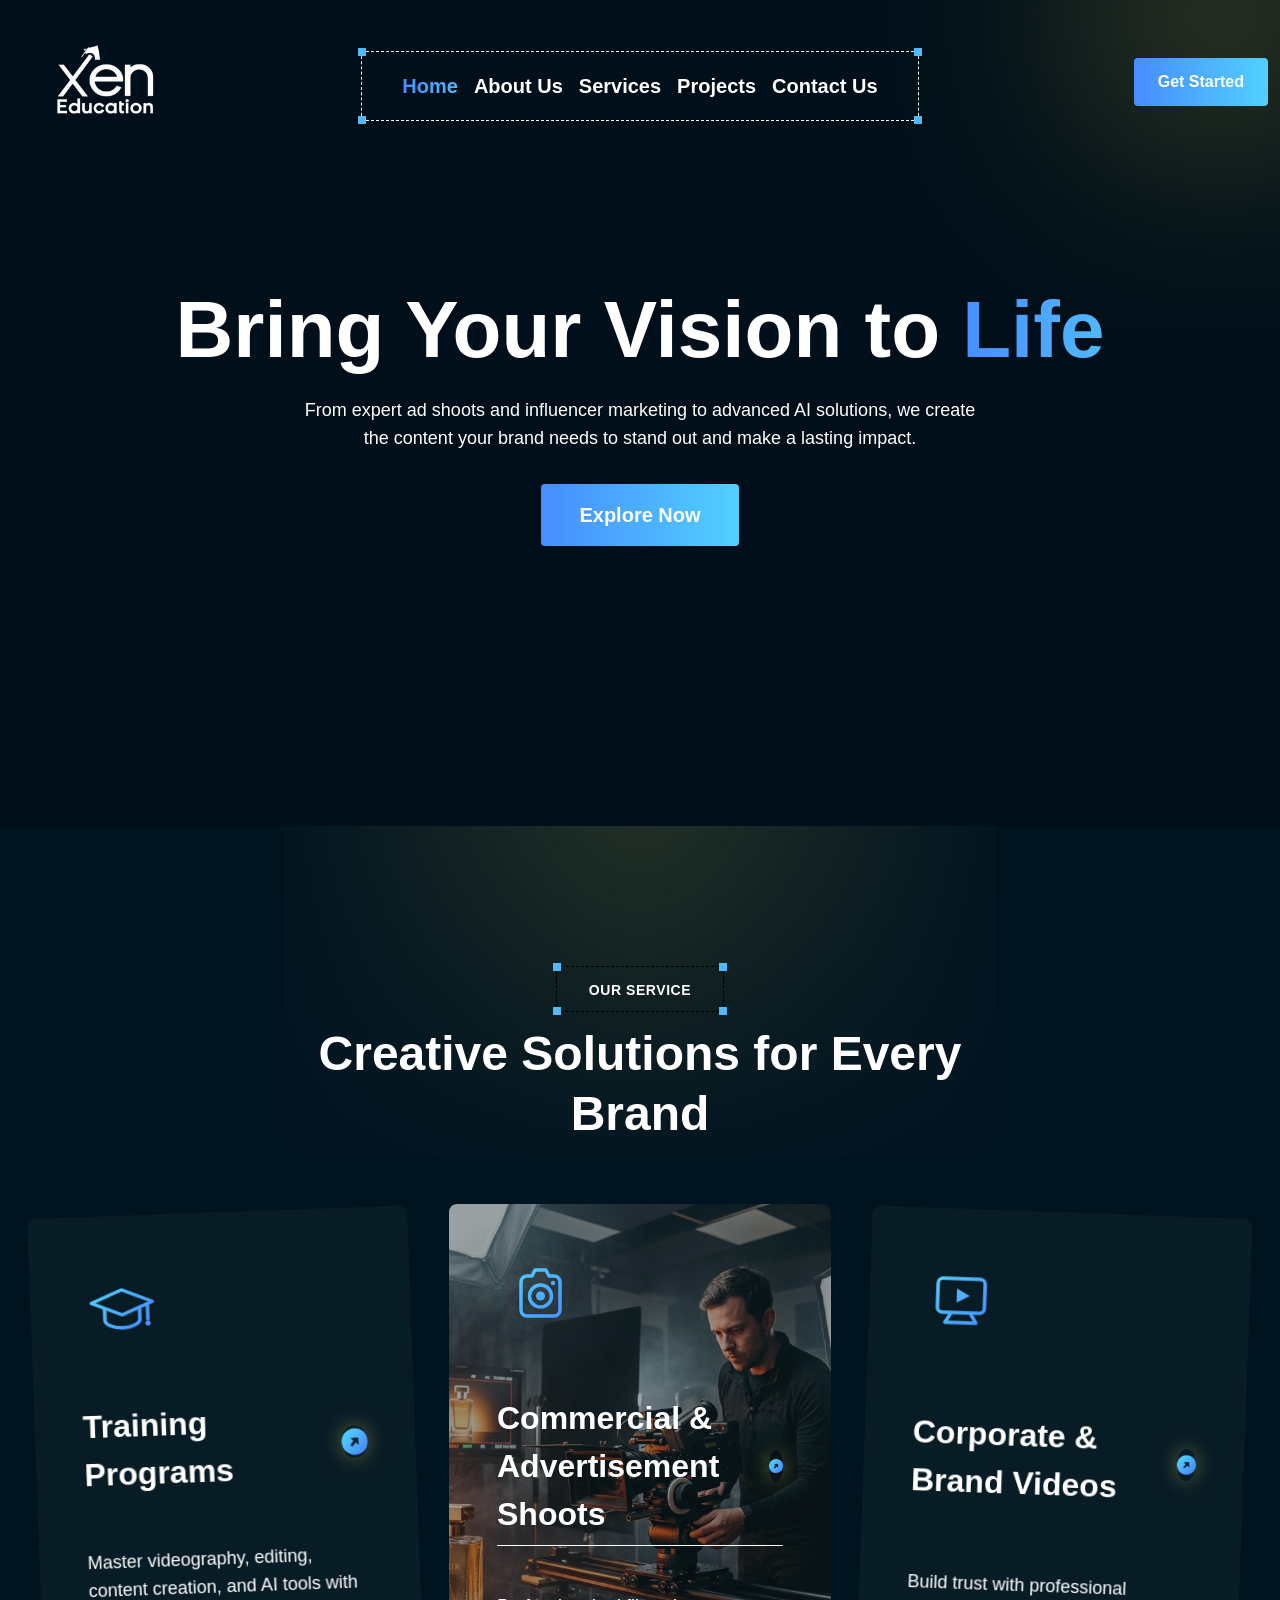
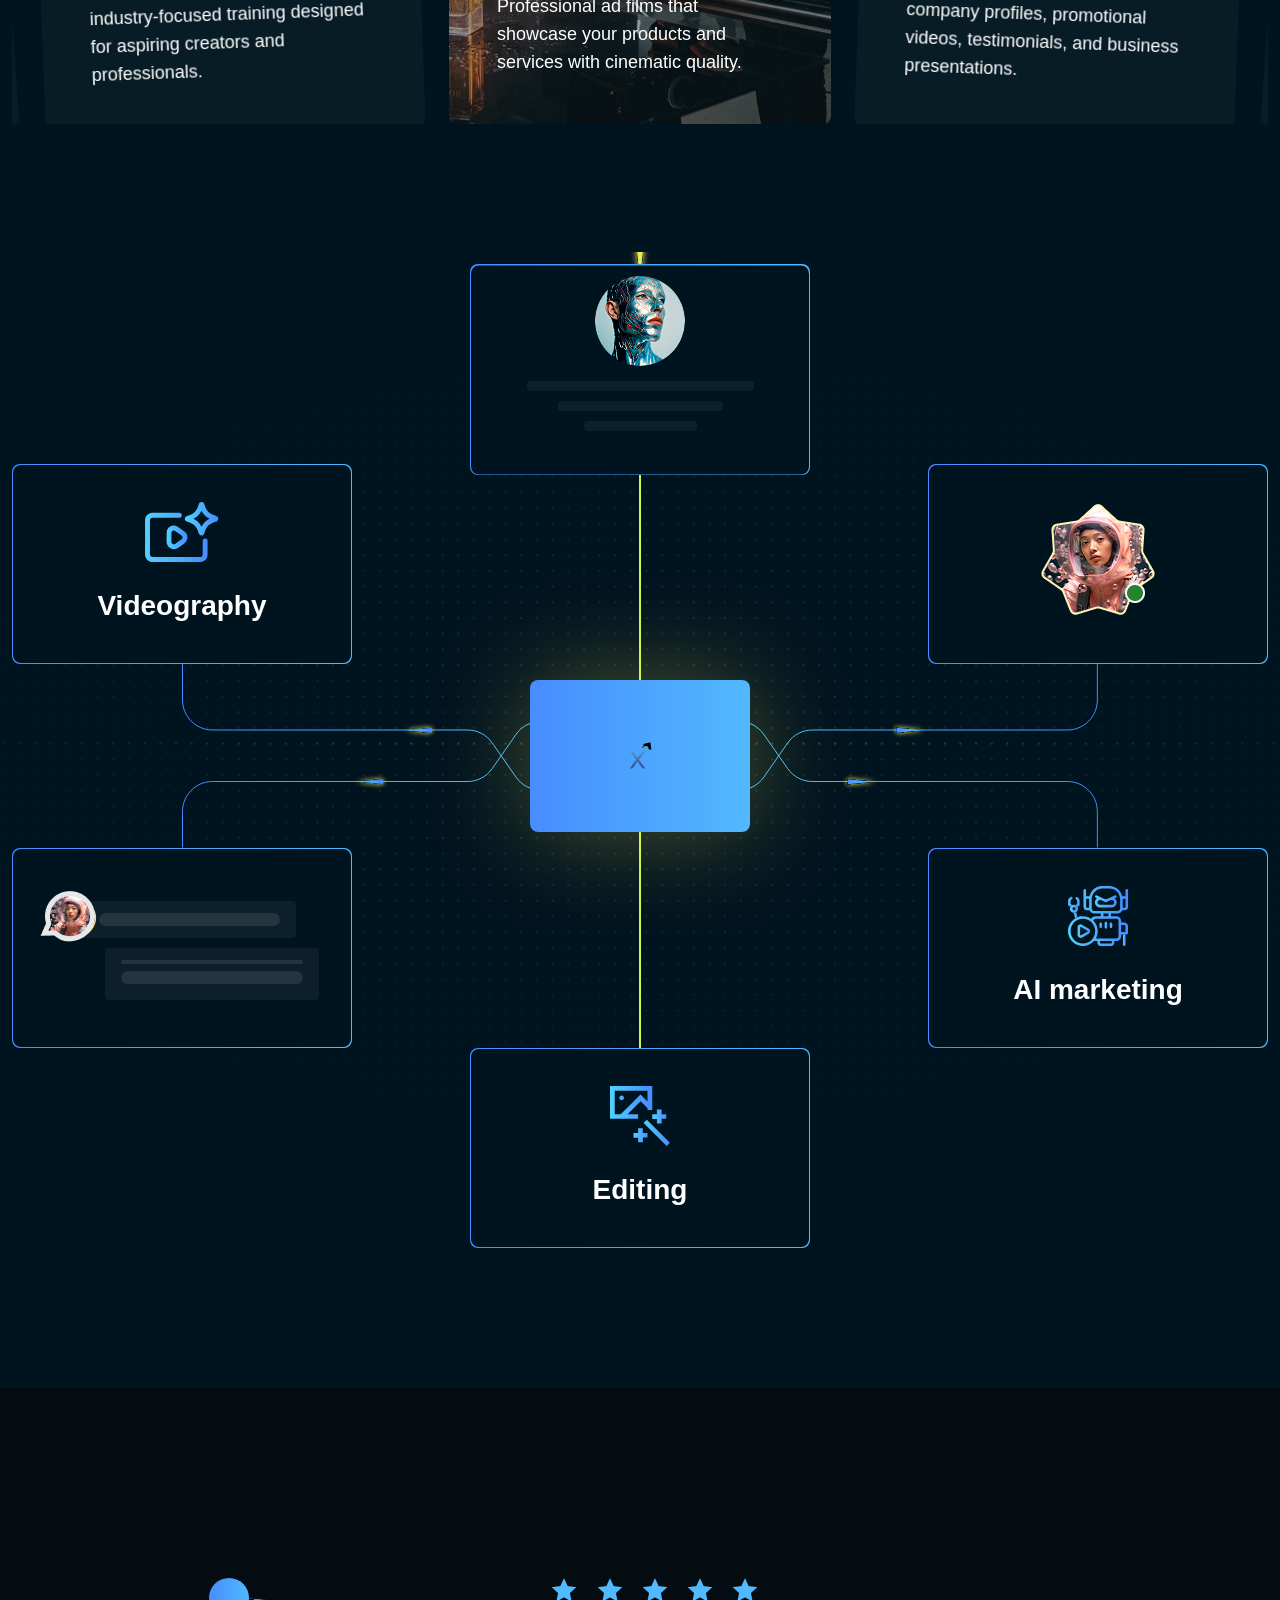
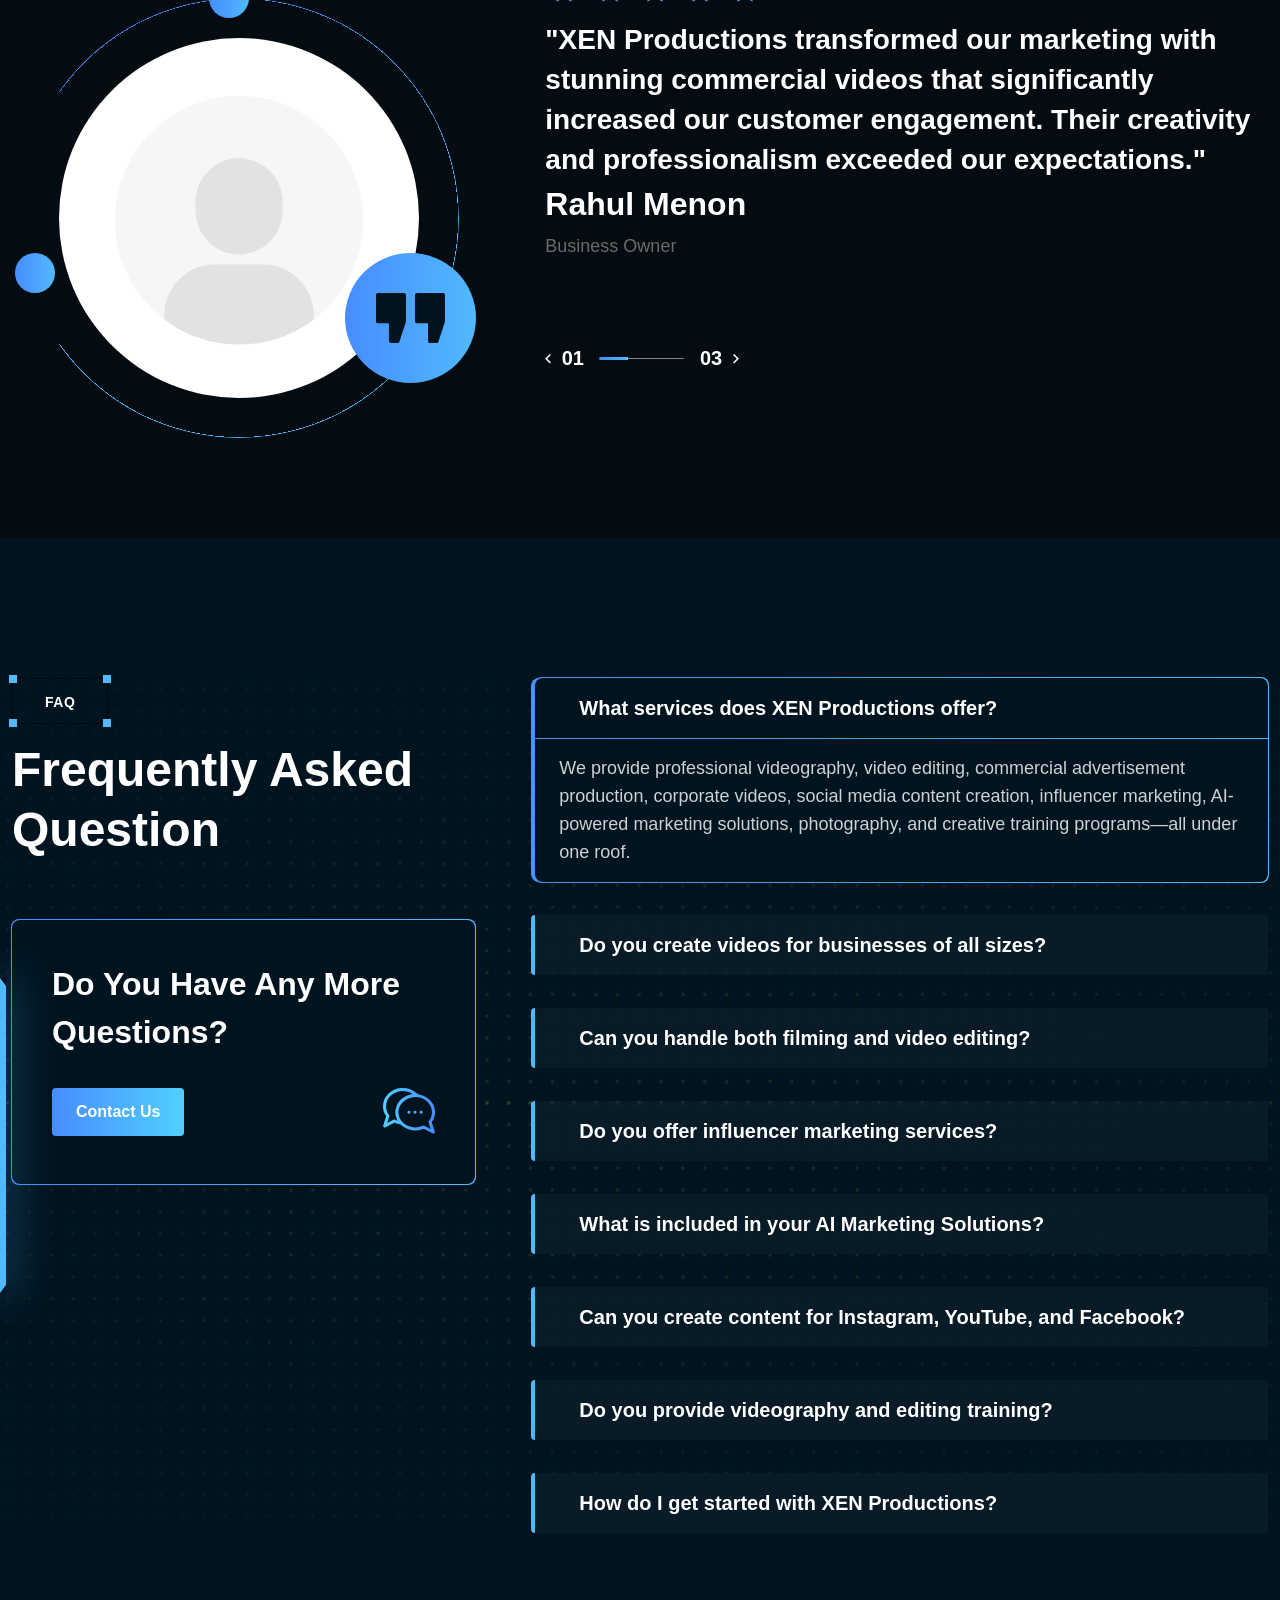
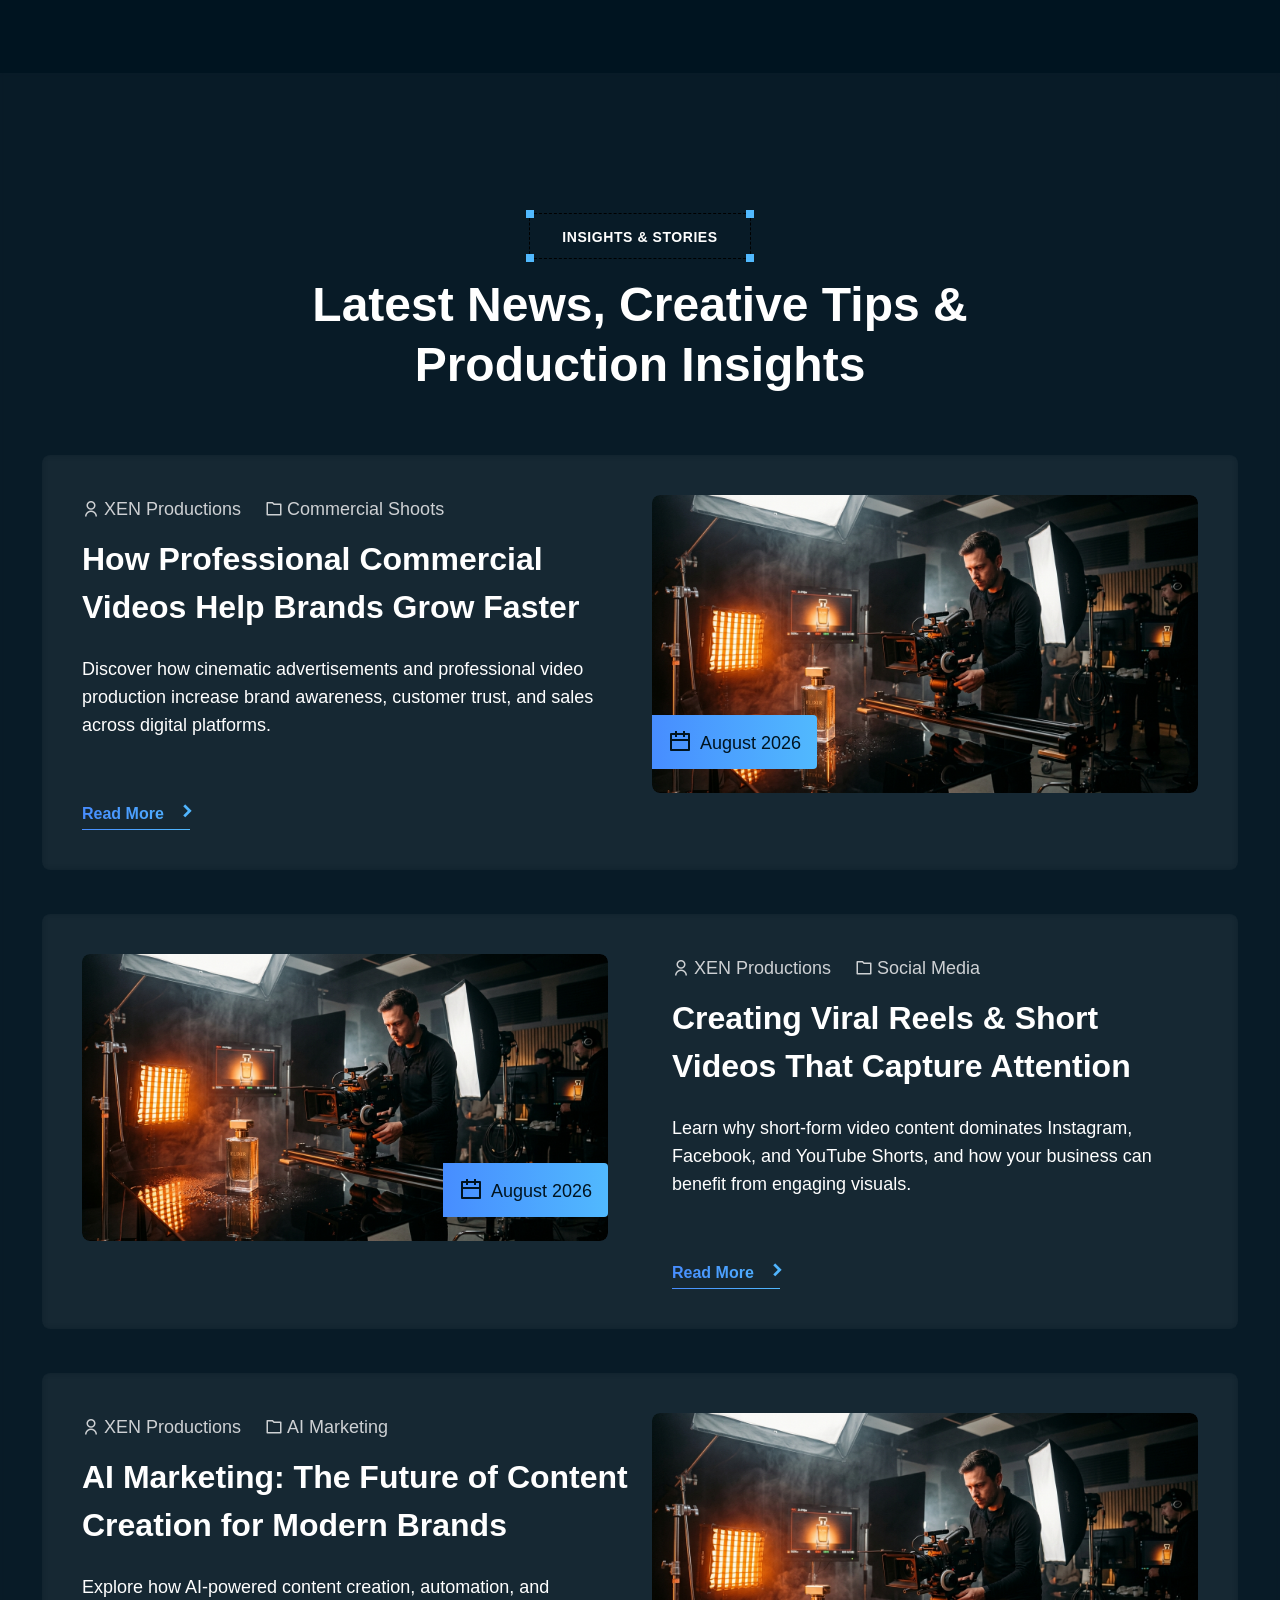
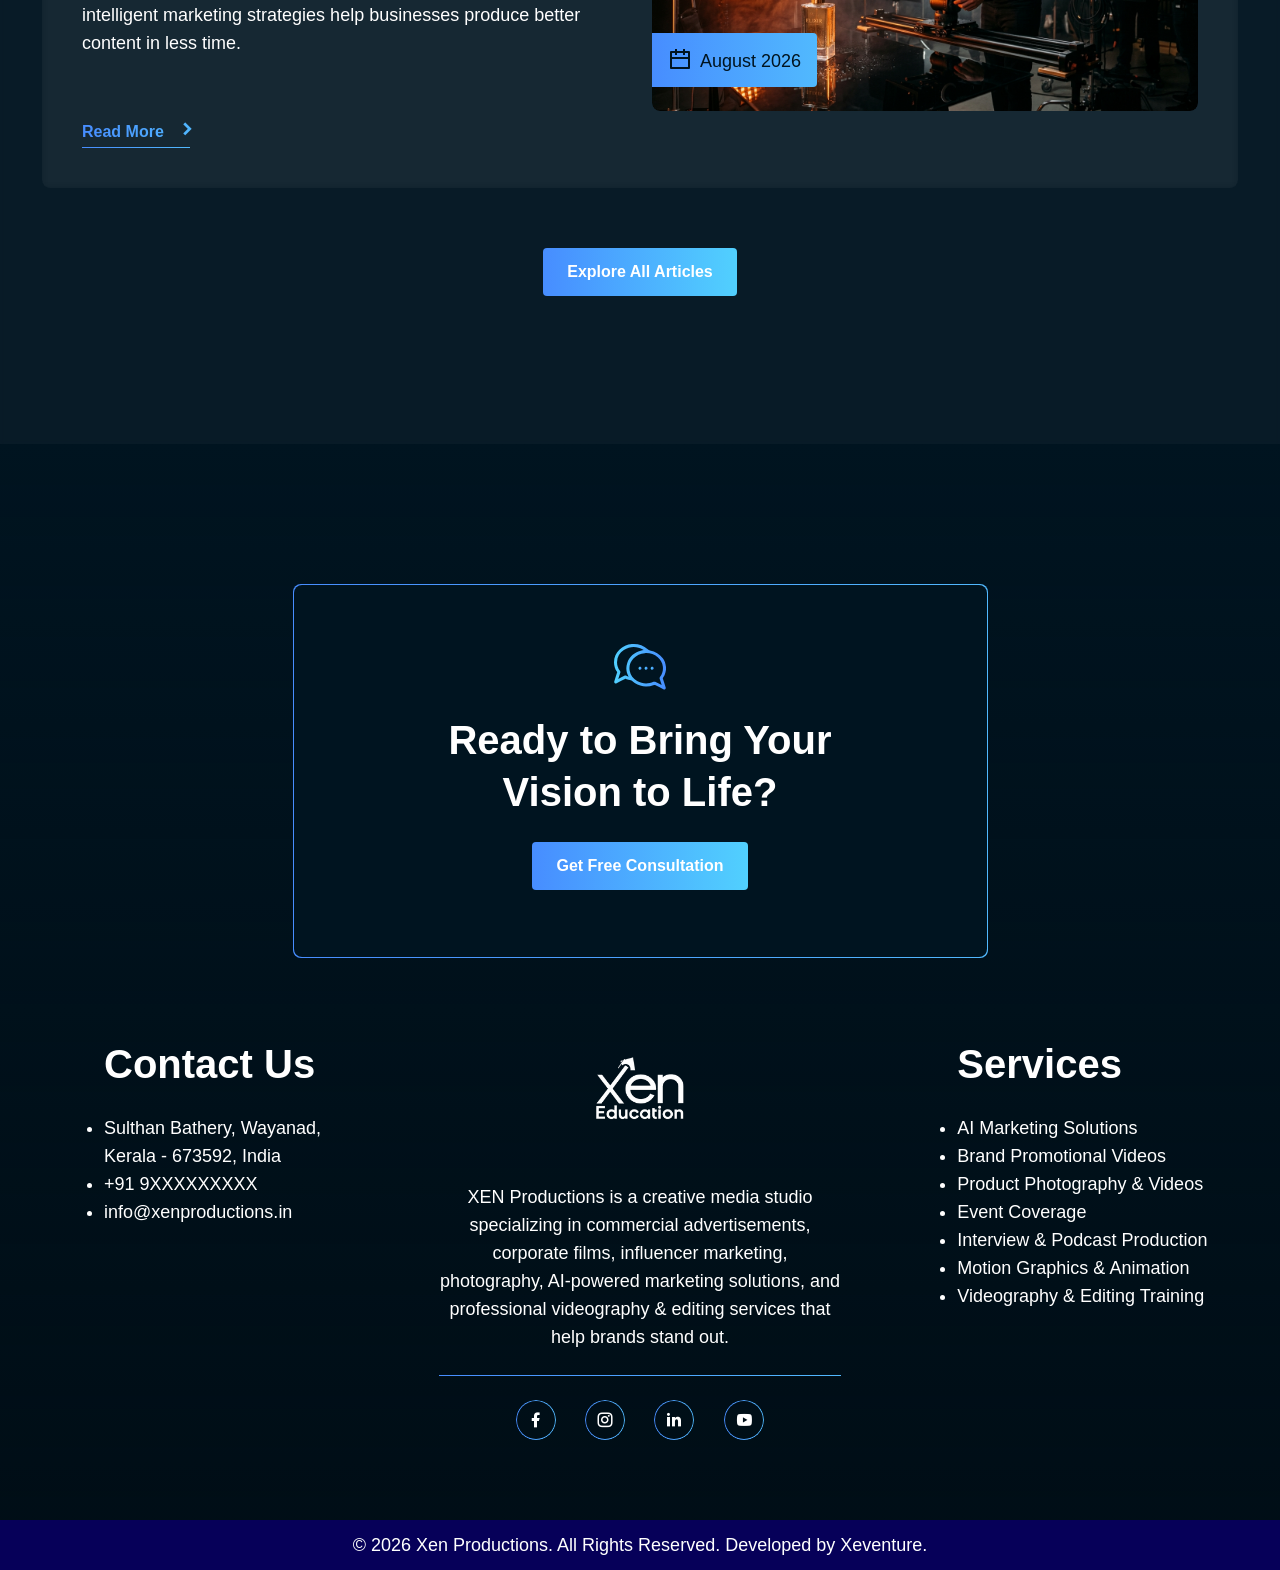
==== index.html @ 7afa9dec "logo in mobile screen" ====
<!DOCTYPE html>
<html lang="en">

<head>
    <meta charset="UTF-8">
    <meta name="viewport" content="width=device-width, initial-scale=1.0">
    <meta name="description"
        content="Vimato is a futuristic AI agent template designed for generating images, videos, and animations—ideal for creative platforms, SaaS tools, and tech startups.">
    <title>Xen Productions - Production Company </title>
    <link rel="icon" type="image/png" href="images/favicon-1.png">
    <link rel="stylesheet" href="css/bootstrap.min.css">
    <link rel="stylesheet" href="css/swiper.min.css">
    <link rel="stylesheet" href="css/offcanvas.css">
    <link rel="stylesheet" href="css/style.css">
    <link rel="stylesheet" href="css/remixicon.css">
    <link rel="stylesheet" href="css/main.css">
</head>
<style>
    .banner-img-area {
        height: 280px;
        visibility: hidden;
    }
</style>

<body>
    <!-- Offcanvas Area Start -->
    <div class="offcanvas-area">
        <div class="offcanvas-wrapper">
            <div class="offcanvas-top d-flex align-items-center justify-content-between">
                <div class="offcanvas-logo">
                    <a href="index.html" aria-label="Vimato Logo">
                        <img src="images/Logo (1).png" width="150" alt="logo">
                    </a>
                </div>
                <div class="offcanvas-close">
                    <button class="offcanvas-close-btn" aria-label="Close menu">
                        <svg width="37" height="38" viewBox="0 0 37 38" fill="none" xmlns="http://www.w3.org/2000/svg">
                            <path d="M9.19141 9.80762L27.5762 28.1924" stroke="currentColor" stroke-width="1.5"
                                stroke-linecap="round" stroke-linejoin="round"></path>
                            <path d="M9.19141 28.1924L27.5762 9.80761" stroke="currentColor" stroke-width="1.5"
                                stroke-linecap="round" stroke-linejoin="round"></path>
                        </svg>
                    </button>
                </div>
            </div>
            <div class="offcanvas-main">

                <div class="offcanvas-menu">
                    <nav></nav>
                </div>

                <div class="offcanvas-social">
                    <h4 class="offcanvas-title sm">Follow Us</h4>
                    <div class="offcanvas-social">
                        <ul>

                            <li><a href="#" aria-label="Facebook Link"><i class="ri-facebook-fill"></i></a></li>
                            <li><a href="#" aria-label="Instagram Link"><i class="ri-instagram-line"></i></a></li>
                        </ul>
                    </div>
                </div>
                <div class="header-button-area"></div>
            </div>
        </div>
    </div>
    <div class="offcanvas-overlay"></div>
    <!-- Offcanvas Area End -->

    <!-- Header Area Start -->
    <header>
        <div class="header-main-area header-main">
            <div class="container header-container">
                <div class="row align-items-center">
                    <div class="col-xl-2 col-lg-2 col-md-4 col-sm-5 col-5">
                        <div class="logo-wrapper">
                            <a href="index.html"><img src="images/white.png" aria-label="Link to Logo" alt="Vimato"></a>
                        </div>
                    </div>
                    <div class="col-xl-8 col-lg-8 col-md-4 col-sm-2 col-1 d-flex justify-content-center">
                        <div class="main-menu">
                            <div class="main-menu-shape"></div>
                            <nav class="mobile-menu-active">
                                <ul>
                                    <li>
                                        <a href="index.html" class="active"><span>Home</span></a>

                                    </li>
                                    <li>
                                        <a href="about.html"><span>About Us</span></a>
                                    </li>
                                    <li>
                                        <a href="service.html"><span>Services</span> </a>

                                    </li>
                                    <li>
                                        <a href="project.html"><span>Projects</span></a>

                                    </li>
                                    <li>
                                        <a href="contact.html"><span>Contact Us</span></a>
                                    </li>
                                </ul>
                            </nav>
                        </div>
                    </div>
                    <div class="col-xl-2 col-lg-2 col-md-4 col-sm-5 col-6">
                        <div class="nav-menu-right-area">
                            <div class="header-offcanvas-menu">
                                <a href="#" aria-label="Offcanvas Menu Fill"><i class="ri-menu-2-fill"></i></a>
                            </div>
                            <div class="button-wrapper">
                                <a class="primary-btn clickable" href="service-details.html">Get Started</a>
                            </div>
                        </div>
                    </div>
                </div>
            </div>
        </div>
    </header>
    <!-- Header Area End -->
    <main>
        <!-- Hero Area Start -->
        <section class="hero-banner-area hero-banner pt-140">
            <video class="hero-bg-video" autoplay muted loop playsinline>
                <source src="./videos/bannervideo.mp4" type="video/mp4">
            </video>
            <div class="hero-shape"></div>
            <div class="hero-banner-container">
                <h1 class="mb-16">Bring Your Vision to <span> Life</span></h1>
                <div class="hero-desc-wrapper mb-32">
                    <p>From expert ad shoots and influencer marketing to advanced AI solutions, we create the content
                        your brand needs to stand out and make a lasting impact.</p>
                </div>
                <div class="generated-form-wrapper">
                    <button class="primary-btn generate-btn" type="text">
                        <span>Explore Now</span>
                    </button>
                </div>
            </div>
            <div class="banner-img-area">
                <img src="images/bg.png" alt="">
            </div>
        </section>
        <!-- Hero Area End -->

        <!-- Service Area Start -->
        <section class="service-area pt-140 pb-140">
            <div class="container large-container">
                <div class="heading-container text-center">
                    <div class="section-heading-wrapper">
                        <div class="sub-heading mb-12">
                            <span>Our Service</span>
                        </div>
                        <h2 class="mb-60">Creative Solutions for Every Brand</h2>
                    </div>
                </div>
                <div class="service-carousel">
                    <div class="carousel">
                        <div class="swiper">
                            <div class="swiper-wrapper">

                                <!-- 1. Commercial & Advertisement Shoots — CAMERA icon -->
                                <div class="swiper-slide">
                                    <div class="single">
                                        <div class="single-card">
                                            <div class="top-icon">
                                                <svg width="87" height="87" viewBox="0 0 87 87" fill="none"
                                                    xmlns="http://www.w3.org/2000/svg">
                                                    <defs>
                                                        <linearGradient id="g_cam" x1="15" y1="15" x2="72" y2="72"
                                                            gradientUnits="userSpaceOnUse">
                                                            <stop offset="0" stop-color="#51d0fe"></stop>
                                                            <stop offset="1" stop-color="#478dff"></stop>
                                                        </linearGradient>
                                                    </defs>
                                                    <path
                                                        d="M30 24H35L38 18H49L52 24H57C60.3137 24 63 26.6863 63 30V58C63 61.3137 60.3137 64 57 64H30C26.6863 64 24 61.3137 24 58V30C24 26.6863 26.6863 24 30 24Z"
                                                        stroke="url(#g_cam)" stroke-width="3.5" stroke-linejoin="round">
                                                    </path>
                                                    <circle cx="43.5" cy="44" r="11" stroke="url(#g_cam)"
                                                        stroke-width="3.5"></circle>
                                                    <circle cx="43.5" cy="44" r="4.5" fill="url(#g_cam)"></circle>
                                                    <circle cx="56" cy="31" r="2.2" fill="url(#g_cam)"></circle>
                                                </svg>
                                            </div>
                                            <div class="action-button-area">
                                                <a href="service-details.html" class="clickable">
                                                    <h3 class="title-sm"> Commercial & Advertisement Shoots</h3>
                                                    <svg width="32" height="32" viewBox="0 0 32 32" fill="none"
                                                        xmlns="http://www.w3.org/2000/svg">
                                                        <path
                                                            d="M26.2831 3.74139C33.0488 9.41849 33.9323 19.517 28.2552 26.2827C22.5781 33.0484 12.4796 33.9319 5.71387 28.2548C-1.05183 22.5777 -1.93534 12.4792 3.74177 5.7135C9.41887 -1.05221 19.5174 -1.93571 26.2831 3.74139ZM17.2241 17.0266L20.9012 20.1119L20.1123 11.0954L11.0958 11.8843L14.7728 14.9696L10.659 19.8723L13.1103 21.9292L17.2241 17.0266Z"
                                                            fill="url(#arrow_2)"></path>
                                                        <defs>
                                                            <linearGradient id="arrow_2" x1="3.74177" y1="5.7135"
                                                                x2="28.2552" y2="26.2827"
                                                                gradientUnits="userSpaceOnUse">
                                                                <stop offset="0" stop-color="#51d0fe"></stop>
                                                                <stop offset="1" stop-color="#478dff"></stop>
                                                            </linearGradient>
                                                        </defs>
                                                    </svg>
                                                </a>
                                            </div>
                                            <p class="service-desc">Professional ad films that showcase your products
                                                and services with cinematic quality.</p>
                                        </div>
                                        <div class="card-image" style="background-image: url('images/sr1.png');"></div>
                                        <div class="active-shadow"></div>
                                    </div>
                                </div>

                                <!-- 2. Corporate & Brand Videos — PLAY SCREEN icon -->
                                <div class="swiper-slide">
                                    <div class="single">
                                        <div class="single-card">
                                            <div class="top-icon">
                                                <svg width="87" height="87" viewBox="0 0 87 87" fill="none"
                                                    xmlns="http://www.w3.org/2000/svg">
                                                    <defs>
                                                        <linearGradient id="g_play" x1="15" y1="20" x2="72" y2="68"
                                                            gradientUnits="userSpaceOnUse">
                                                            <stop offset="0" stop-color="#51d0fe"></stop>
                                                            <stop offset="1" stop-color="#478dff"></stop>
                                                        </linearGradient>
                                                    </defs>
                                                    <rect x="20" y="22" width="47" height="34" rx="5"
                                                        stroke="url(#g_play)" stroke-width="3.5"></rect>
                                                    <path d="M33 58L28 66H59L54 58" stroke="url(#g_play)"
                                                        stroke-width="3.5" stroke-linecap="round"
                                                        stroke-linejoin="round"></path>
                                                    <path d="M39 32L52 39L39 46V32Z" fill="url(#g_play)"></path>
                                                </svg>
                                            </div>
                                            <div class="action-button-area">
                                                <a href="service-details.html">
                                                    <h3 class="title-sm"> Corporate & Brand Videos</h3>
                                                    <svg width="32" height="32" viewBox="0 0 32 32" fill="none"
                                                        xmlns="http://www.w3.org/2000/svg">
                                                        <path
                                                            d="M26.2831 3.74139C33.0488 9.41849 33.9323 19.517 28.2552 26.2827C22.5781 33.0484 12.4796 33.9319 5.71387 28.2548C-1.05183 22.5777 -1.93534 12.4792 3.74177 5.7135C9.41887 -1.05221 19.5174 -1.93571 26.2831 3.74139ZM17.2241 17.0266L20.9012 20.1119L20.1123 11.0954L11.0958 11.8843L14.7728 14.9696L10.659 19.8723L13.1103 21.9292L17.2241 17.0266Z"
                                                            fill="url(#arrow_2)"></path>
                                                        <defs>
                                                            <linearGradient id="arrow_2" x1="3.74177" y1="5.7135"
                                                                x2="28.2552" y2="26.2827"
                                                                gradientUnits="userSpaceOnUse">
                                                                <stop offset="0" stop-color="#51d0fe"></stop>
                                                                <stop offset="1" stop-color="#478dff"></stop>
                                                            </linearGradient>
                                                        </defs>
                                                    </svg>
                                                </a>
                                            </div>
                                            <p class="service-desc">Build trust with professional company profiles,
                                                promotional videos, testimonials, and business presentations.</p>
                                        </div>
                                        <div class="card-image" style="background-image: url('images/sr2.png');"></div>
                                        <div class="active-shadow"></div>
                                    </div>
                                </div>

                                <!-- 3. Social Media Content Creation — PHONE / SHARE icon -->
                                <div class="swiper-slide">
                                    <div class="single">
                                        <div class="single-card">
                                            <div class="top-icon">
                                                <svg width="87" height="87" viewBox="0 0 87 87" fill="none"
                                                    xmlns="http://www.w3.org/2000/svg">
                                                    <defs>
                                                        <linearGradient id="g_soc" x1="20" y1="14" x2="68" y2="72"
                                                            gradientUnits="userSpaceOnUse">
                                                            <stop offset="0" stop-color="#51d0fe"></stop>
                                                            <stop offset="1" stop-color="#478dff"></stop>
                                                        </linearGradient>
                                                    </defs>
                                                    <rect x="28" y="14" width="26" height="46" rx="5"
                                                        stroke="url(#g_soc)" stroke-width="3.5"></rect>
                                                    <line x1="28" y1="49" x2="54" y2="49" stroke="url(#g_soc)"
                                                        stroke-width="3"></line>
                                                    <circle cx="41" cy="54.5" r="1.8" fill="url(#g_soc)"></circle>
                                                    <circle cx="64" cy="27" r="5.5" stroke="url(#g_soc)"
                                                        stroke-width="3"></circle>
                                                    <circle cx="66" cy="60" r="5.5" stroke="url(#g_soc)"
                                                        stroke-width="3"></circle>
                                                    <path d="M46 30L59 27" stroke="url(#g_soc)" stroke-width="3"></path>
                                                    <path d="M47 45L61 56" stroke="url(#g_soc)" stroke-width="3"></path>
                                                </svg>
                                            </div>
                                            <div class="action-button-area">
                                                <a href="service-details.html">
                                                    <h3 class="title-sm"> Social Media Content Creation</h3>
                                                    <svg width="32" height="32" viewBox="0 0 32 32" fill="none"
                                                        xmlns="http://www.w3.org/2000/svg">
                                                        <path
                                                            d="M26.2831 3.74139C33.0488 9.41849 33.9323 19.517 28.2552 26.2827C22.5781 33.0484 12.4796 33.9319 5.71387 28.2548C-1.05183 22.5777 -1.93534 12.4792 3.74177 5.7135C9.41887 -1.05221 19.5174 -1.93571 26.2831 3.74139ZM17.2241 17.0266L20.9012 20.1119L20.1123 11.0954L11.0958 11.8843L14.7728 14.9696L10.659 19.8723L13.1103 21.9292L17.2241 17.0266Z"
                                                            fill="url(#arrow_3)"></path>
                                                        <defs>
                                                            <linearGradient id="arrow_3" x1="3.74177" y1="5.7135"
                                                                x2="28.2552" y2="26.2827"
                                                                gradientUnits="userSpaceOnUse">
                                                                <stop offset="0" stop-color="#51d0fe"></stop>
                                                                <stop offset="1" stop-color="#478dff"></stop>
                                                            </linearGradient>
                                                        </defs>
                                                    </svg>
                                                </a>
                                            </div>
                                            <p class="service-desc">High-quality Instagram Reels, YouTube videos,
                                                Shorts, Facebook content, and promotional campaigns designed for maximum
                                                engagement.</p>
                                        </div>
                                        <div class="card-image" style="background-image: url('images/sr3.png');"></div>
                                        <div class="active-shadow"></div>
                                    </div>
                                </div>

                                <!-- 4. Professional Video Editing — CLAPPERBOARD icon -->
                                <div class="swiper-slide">
                                    <div class="single">
                                        <div class="single-card">
                                            <div class="top-icon">
                                                <svg width="87" height="87" viewBox="0 0 87 87" fill="none"
                                                    xmlns="http://www.w3.org/2000/svg">
                                                    <defs>
                                                        <linearGradient id="g_clap" x1="16" y1="18" x2="70" y2="68"
                                                            gradientUnits="userSpaceOnUse">
                                                            <stop offset="0" stop-color="#51d0fe"></stop>
                                                            <stop offset="1" stop-color="#478dff"></stop>
                                                        </linearGradient>
                                                    </defs>
                                                    <rect x="19" y="33" width="49" height="32" rx="4"
                                                        stroke="url(#g_clap)" stroke-width="3.5"></rect>
                                                    <path d="M19 33L23 20L68 27L64 33H19Z" stroke="url(#g_clap)"
                                                        stroke-width="3.5" stroke-linejoin="round"></path>
                                                    <path d="M31 22L35 32" stroke="url(#g_clap)" stroke-width="3">
                                                    </path>
                                                    <path d="M45 24.5L49 34.5" stroke="url(#g_clap)" stroke-width="3">
                                                    </path>
                                                    <path d="M38 47L47 52.5L38 58V47Z" fill="url(#g_clap)"></path>
                                                </svg>
                                            </div>
                                            <div class="action-button-area">
                                                <a href="service-details.html">
                                                    <h3 class="title-sm"> Professional Video Editing</h3>
                                                    <svg width="32" height="32" viewBox="0 0 32 32" fill="none"
                                                        xmlns="http://www.w3.org/2000/svg">
                                                        <path
                                                            d="M26.2831 3.74139C33.0488 9.41849 33.9323 19.517 28.2552 26.2827C22.5781 33.0484 12.4796 33.9319 5.71387 28.2548C-1.05183 22.5777 -1.93534 12.4792 3.74177 5.7135C9.41887 -1.05221 19.5174 -1.93571 26.2831 3.74139ZM17.2241 17.0266L20.9012 20.1119L20.1123 11.0954L11.0958 11.8843L14.7728 14.9696L10.659 19.8723L13.1103 21.9292L17.2241 17.0266Z"
                                                            fill="url(#arrow_4)"></path>
                                                        <defs>
                                                            <linearGradient id="arrow_4" x1="3.74177" y1="5.7135"
                                                                x2="28.2552" y2="26.2827"
                                                                gradientUnits="userSpaceOnUse">
                                                                <stop offset="0" stop-color="#51d0fe"></stop>
                                                                <stop offset="1" stop-color="#478dff"></stop>
                                                            </linearGradient>
                                                        </defs>
                                                    </svg>
                                                </a>
                                            </div>
                                            <p class="service-desc">From cinematic color grading and motion graphics to
                                                advanced visual effects, we transform raw footage into compelling
                                                stories.</p>
                                        </div>
                                        <div class="card-image" style="background-image: url('images/sr4.png');"></div>
                                        <div class="active-shadow"></div>
                                    </div>
                                </div>

                                <!-- 5. Influencer Marketing — MEGAPHONE icon -->
                                <div class="swiper-slide">
                                    <div class="single">
                                        <div class="single-card">
                                            <div class="top-icon">
                                                <svg width="87" height="87" viewBox="0 0 87 87" fill="none"
                                                    xmlns="http://www.w3.org/2000/svg">
                                                    <defs>
                                                        <linearGradient id="g_mega" x1="15" y1="20" x2="68" y2="66"
                                                            gradientUnits="userSpaceOnUse">
                                                            <stop offset="0" stop-color="#51d0fe"></stop>
                                                            <stop offset="1" stop-color="#478dff"></stop>
                                                        </linearGradient>
                                                    </defs>
                                                    <path d="M20 38V50H27L45 60V28L27 38H20Z" stroke="url(#g_mega)"
                                                        stroke-width="3.5" stroke-linejoin="round"></path>
                                                    <path d="M45 28C55 31 61 37 61 44C61 51 55 57 45 60"
                                                        stroke="url(#g_mega)" stroke-width="3.5" stroke-linecap="round">
                                                    </path>
                                                    <path d="M53 22C60 27 64 35 64 44C64 53 60 61 53 66"
                                                        stroke="url(#g_mega)" stroke-width="3" stroke-linecap="round">
                                                    </path>
                                                    <path d="M27 50V60C27 63 24.5 65 22 63L20 61V50"
                                                        fill="url(#g_mega)"></path>
                                                </svg>
                                            </div>
                                            <div class="action-button-area">
                                                <a href="service-details.html">
                                                    <h3 class="title-sm"> Influencer Marketing</h3>
                                                    <svg width="32" height="32" viewBox="0 0 32 32" fill="none"
                                                        xmlns="http://www.w3.org/2000/svg">
                                                        <path
                                                            d="M26.2831 3.74139C33.0488 9.41849 33.9323 19.517 28.2552 26.2827C22.5781 33.0484 12.4796 33.9319 5.71387 28.2548C-1.05183 22.5777 -1.93534 12.4792 3.74177 5.7135C9.41887 -1.05221 19.5174 -1.93571 26.2831 3.74139ZM17.2241 17.0266L20.9012 20.1119L20.1123 11.0954L11.0958 11.8843L14.7728 14.9696L10.659 19.8723L13.1103 21.9292L17.2241 17.0266Z"
                                                            fill="url(#arrow_5)"></path>
                                                        <defs>
                                                            <linearGradient id="arrow_5" x1="3.74177" y1="5.7135"
                                                                x2="28.2552" y2="26.2827"
                                                                gradientUnits="userSpaceOnUse">
                                                                <stop offset="0" stop-color="#51d0fe"></stop>
                                                                <stop offset="1" stop-color="#478dff"></stop>
                                                            </linearGradient>
                                                        </defs>
                                                    </svg>
                                                </a>
                                            </div>
                                            <p class="service-desc">Connect your brand with trusted creators to increase
                                                visibility, engagement, and sales through authentic collaborations.</p>
                                        </div>
                                        <div class="card-image" style="background-image: url('images/sr5.png');">
                                        </div>
                                        <div class="active-shadow"></div>
                                    </div>
                                </div>

                                <!-- 6. AI Marketing Solutions — AI CHIP icon -->
                                <div class="swiper-slide">
                                    <div class="single">
                                        <div class="single-card">
                                            <div class="top-icon">
                                                <svg width="87" height="87" viewBox="0 0 87 87" fill="none"
                                                    xmlns="http://www.w3.org/2000/svg">
                                                    <defs>
                                                        <linearGradient id="g_ai" x1="18" y1="18" x2="70" y2="70"
                                                            gradientUnits="userSpaceOnUse">
                                                            <stop offset="0" stop-color="#51d0fe"></stop>
                                                            <stop offset="1" stop-color="#478dff"></stop>
                                                        </linearGradient>
                                                    </defs>
                                                    <rect x="27" y="27" width="34" height="34" rx="6"
                                                        stroke="url(#g_ai)" stroke-width="3.5"></rect>
                                                    <circle cx="37" cy="39" r="2.5" fill="url(#g_ai)"></circle>
                                                    <circle cx="51" cy="39" r="2.5" fill="url(#g_ai)"></circle>
                                                    <path d="M36 50C39 53 45 53 48 50" stroke="url(#g_ai)"
                                                        stroke-width="3" stroke-linecap="round"></path>
                                                    <path d="M44 27V17" stroke="url(#g_ai)" stroke-width="3"
                                                        stroke-linecap="round"></path>
                                                    <path d="M27 40H17" stroke="url(#g_ai)" stroke-width="3"
                                                        stroke-linecap="round"></path>
                                                    <path d="M61 40H71" stroke="url(#g_ai)" stroke-width="3"
                                                        stroke-linecap="round"></path>
                                                    <path d="M27 52H17" stroke="url(#g_ai)" stroke-width="3"
                                                        stroke-linecap="round"></path>
                                                    <path d="M61 52H71" stroke="url(#g_ai)" stroke-width="3"
                                                        stroke-linecap="round"></path>
                                                </svg>
                                            </div>
                                            <div class="action-button-area">
                                                <a href="service-details.html">
                                                    <h3 class="title-sm"> AI Marketing Solutions</h3>
                                                    <svg width="32" height="32" viewBox="0 0 32 32" fill="none"
                                                        xmlns="http://www.w3.org/2000/svg">
                                                        <path
                                                            d="M26.2831 3.74139C33.0488 9.41849 33.9323 19.517 28.2552 26.2827C22.5781 33.0484 12.4796 33.9319 5.71387 28.2548C-1.05183 22.5777 -1.93534 12.4792 3.74177 5.7135C9.41887 -1.05221 19.5174 -1.93571 26.2831 3.74139ZM17.2241 17.0266L20.9012 20.1119L20.1123 11.0954L11.0958 11.8843L14.7728 14.9696L10.659 19.8723L13.1103 21.9292L17.2241 17.0266Z"
                                                            fill="url(#arrow_6)"></path>
                                                        <defs>
                                                            <linearGradient id="arrow_6" x1="3.74177" y1="5.7135"
                                                                x2="28.2552" y2="26.2827"
                                                                gradientUnits="userSpaceOnUse">
                                                                <stop offset="0" stop-color="#51d0fe"></stop>
                                                                <stop offset="1" stop-color="#478dff"></stop>
                                                            </linearGradient>
                                                        </defs>
                                                    </svg>
                                                </a>
                                            </div>
                                            <p class="service-desc">Leverage AI-powered content creation, automation,
                                                strategy, and analytics to grow your digital presence faster and
                                                smarter.</p>
                                        </div>
                                        <div class="card-image" style="background-image: url('images/sr6.png');"></div>
                                        <div class="active-shadow"></div>
                                    </div>
                                </div>

                                <!-- 7. Training Programs — GRADUATION CAP icon -->
                                <div class="swiper-slide">
                                    <div class="single">
                                        <div class="single-card">
                                            <div class="top-icon">
                                                <svg width="87" height="87" viewBox="0 0 87 87" fill="none"
                                                    xmlns="http://www.w3.org/2000/svg">
                                                    <defs>
                                                        <linearGradient id="g_grad" x1="15" y1="24" x2="70" y2="66"
                                                            gradientUnits="userSpaceOnUse">
                                                            <stop offset="0" stop-color="#51d0fe"></stop>
                                                            <stop offset="1" stop-color="#478dff"></stop>
                                                        </linearGradient>
                                                    </defs>
                                                    <path d="M43.5 26L74 38.5L43.5 51L13 38.5L43.5 26Z"
                                                        stroke="url(#g_grad)" stroke-width="3.5"
                                                        stroke-linejoin="round"></path>
                                                    <path d="M26 44V56C26 60 33.9 64 43.5 64C53.1 64 61 60 61 56V44"
                                                        stroke="url(#g_grad)" stroke-width="3.5"></path>
                                                    <path d="M69 41V56" stroke="url(#g_grad)" stroke-width="3.5"
                                                        stroke-linecap="round"></path>
                                                    <circle cx="69" cy="60" r="2.6" fill="url(#g_grad)"></circle>
                                                </svg>
                                            </div>
                                            <div class="action-button-area">
                                                <a href="service-details.html">
                                                    <h3 class="title-sm"> Training Programs</h3>
                                                    <svg width="32" height="32" viewBox="0 0 32 32" fill="none"
                                                        xmlns="http://www.w3.org/2000/svg">
                                                        <path
                                                            d="M26.2831 3.74139C33.0488 9.41849 33.9323 19.517 28.2552 26.2827C22.5781 33.0484 12.4796 33.9319 5.71387 28.2548C-1.05183 22.5777 -1.93534 12.4792 3.74177 5.7135C9.41887 -1.05221 19.5174 -1.93571 26.2831 3.74139ZM17.2241 17.0266L20.9012 20.1119L20.1123 11.0954L11.0958 11.8843L14.7728 14.9696L10.659 19.8723L13.1103 21.9292L17.2241 17.0266Z"
                                                            fill="url(#arrow_7)"></path>
                                                        <defs>
                                                            <linearGradient id="arrow_7" x1="3.74177" y1="5.7135"
                                                                x2="28.2552" y2="26.2827"
                                                                gradientUnits="userSpaceOnUse">
                                                                <stop offset="0" stop-color="#51d0fe"></stop>
                                                                <stop offset="1" stop-color="#478dff"></stop>
                                                            </linearGradient>
                                                        </defs>
                                                    </svg>
                                                </a>
                                            </div>
                                            <p class="service-desc">Master videography, editing, content creation, and
                                                AI tools with industry-focused training designed for aspiring creators
                                                and professionals.</p>
                                        </div>
                                        <div class="card-image" style="background-image: url('images/sr7.png');"></div>
                                        <div class="active-shadow"></div>
                                    </div>
                                </div>

                            </div>
                        </div>
                    </div>
                </div>
            </div>
        </section>
        <!-- Service Area End -->

        <!-- Gallery Area Start -->
        <!-- <section class="gallery-area pt-140" style="background-image: url('images/gallery-bg-img.png');"
            aria-label="Gallery Section">
            <div class="gallery-container">

                <div class="gallery-marquee-wrapper">
                    <div class="gallery-marquee-inner">
                        <div class="ratio ratio-1x1">
                            <img src="images/sr1.png" alt="gallery-img">
                            <div class="button-area">
                                <a class="explore-btn" href="#">
                                    <span>View Prompt</span>
                                </a>
                                <button aria-label="Copy Image" type="button"><i class="ri-file-copy-line"></i></button>
                            </div>
                        </div>
                        <div class="ratio ratio-1x1">
                            <img src="images/sr2.png" alt="gallery-img">
                            <div class="button-area">
                                <a class="explore-btn" href="#">
                                    <span>View Prompt</span>
                                </a>
                                <button aria-label="Copy Image" type="button"><i class="ri-file-copy-line"></i></button>
                            </div>
                        </div>
                        <div class="ratio ratio-1x1">
                            <img src="images/sr3.png" alt="gallery-img">
                            <div class="button-area">
                                <a class="explore-btn" href="#">
                                    <span>View Prompt</span>
                                </a>
                                <button aria-label="Copy Image" type="button"><i class="ri-file-copy-line"></i></button>
                            </div>
                        </div>
                        <div class="ratio ratio-1x1">
                            <img src="images/sr4.png" alt="gallery-img">
                            <div class="button-area">
                                <a class="explore-btn" href="#">
                                    <span>View Prompt</span>
                                </a>
                                <button aria-label="Copy Image" type="button"><i class="ri-file-copy-line"></i></button>
                            </div>
                        </div>
                        <div class="ratio ratio-1x1">
                            <img src="images/sr5.png" alt="gallery-img">
                            <div class="button-area">
                                <a class="explore-btn" href="#">
                                    <span>View Prompt</span>
                                </a>
                                <button aria-label="Copy Image" type="button"><i class="ri-file-copy-line"></i></button>
                            </div>
                        </div>
                        <div class="ratio ratio-1x1">
                            <img src="images/sr6.png" alt="gallery-img">
                            <div class="button-area">
                                <a class="explore-btn" href="#">
                                    <span>View Prompt</span>
                                </a>
                                <button aria-label="Copy Image" type="button"><i class="ri-file-copy-line"></i></button>
                            </div>
                        </div>
                        <div class="ratio ratio-1x1">
                            <img src="images/sr7.png" alt="gallery-img">
                            <div class="button-area">
                                <a class="explore-btn" href="#">
                                    <span>View Prompt</span>
                                </a>
                                <button aria-label="Copy Image" type="button"><i class="ri-file-copy-line"></i></button>
                            </div>
                        </div>
                    </div>
                </div>

                <div class="marquee-row pb-140">
                    <div class="marquee-block marquee1">
                        <ul class="marquee-item-list">
                            <li>
                                <svg width="75" height="75" viewBox="0 0 75 75" fill="none"
                                    xmlns="http://www.w3.org/2000/svg">
                                    <path
                                        d="M16.4983 28.75C16.2483 28 16.9983 27.5 17.7483 27.5C20.2483 27 22.7483 26.5 25.2483 26C29.9983 24.75 34.2483 22.75 37.4983 19C39.4983 16.75 40.7483 14.25 41.4983 11.25C42.4983 8 43.2483 4.75 43.9983 1.5C43.9983 0.5 44.2483 0 44.9983 0C45.7483 0 46.2483 0.5 46.4983 1.25C46.9983 3.25 47.2483 5.5 47.7483 7.5C48.9983 12.75 50.9983 17.5 55.2483 21C57.7483 23 60.7483 24.5 63.9983 25.5C66.9982 26.25 69.7482 26.75 72.7482 27.5C73.4982 27.75 73.9982 28 73.9982 28.75C73.9982 29.5 73.4982 30 72.4982 30.25C70.7482 30.5 68.9982 31 66.9982 31.25C62.9983 32.25 59.2482 33.5 55.9983 36C53.2483 38 50.9983 41 49.7483 44.25C48.2482 47.75 47.2483 51.5 46.7483 55.5C46.7483 56 46.4983 56.25 46.4983 56.75C46.2483 57.5 45.9983 57.75 45.2483 57.75C44.4983 57.75 43.9983 57.5 43.9983 56.75C43.7483 55.25 43.2483 53.75 42.9983 52.25C41.9983 48 40.7483 43.75 38.2483 40.25C35.9983 37.25 32.9983 35 29.4983 33.5C26.4983 32.25 23.4983 31.5 20.2483 31C19.4983 30.75 18.7483 30.75 17.9983 30.5C16.9983 30 16.2483 29.75 16.4983 28.75Z"
                                        fill="url(#paint0_linear_412_837_ga_01)"></path>
                                    <path
                                        d="M17 74C16.75 73.5 16.5 73.25 16.25 72.75C15.75 70.5 15.25 68.25 14.25 66.25C12.75 63.5 10.75 62 7.75 61C6.25 60.5 5 60.25 3.5 60C3 60 2.75 59.5 2.5 59.25C2.75 59 3.25 58.5 3.5 58.25C5 57.75 6.5 57.5 8 57.25C11.25 56.25 13.75 54.25 14.75 50.75C15.25 49 15.75 47.25 16.25 45.5C16.25 45.25 16.75 44.75 17 44.75C17.25 44.75 17.75 45 17.75 45.5C18.25 47 18.5 48.75 19 50.25C20.25 53.25 22.25 55.5 25.25 56.75C27 57.5 28.75 57.75 30.5 58.25H30.75C31 58.5 31.75 58.75 31.75 59.25C31.75 60 31.25 60 30.75 60.25C28.25 60.75 25.75 61.25 23.5 62.75C21.5 64 20.25 66 19.5 68.25C19 69.75 18.75 71.25 18.25 72.75C18 73.25 17.75 73.75 17.5 74C17.5 74 17.25 74 17 74Z"
                                        fill="url(#paint0_linear_412_837_ga_02)"></path>
                                    <path
                                        d="M70.5 12.5C70.25 12.75 69.75 12.75 69.5 13C67.5 13.5 66.25 14.75 65.75 16.75V17C65.5 17 65.25 17.25 65.25 17.5C65 17.25 65 17.25 64.75 17C64.25 15.25 63.5 14 61.75 13.25C61.25 13 60.75 13 60.25 12.75C60 12.75 60 12.5 59.5 12.25C62.5 11.75 64.25 10.25 64.75 7.25H65C65.25 7.25 65.5 7.25 65.75 7.5C66.25 10 67.75 11.25 70 11.75C70.25 11.75 70.25 12 70.5 12C70.5 12.25 70.5 12.25 70.5 12.5Z"
                                        fill="url(#paint0_linear_412_837_ga_03)"></path>
                                    <defs>
                                        <linearGradient id="paint0_linear_412_837_ga_01" x1="16.4492" y1="28.875"
                                            x2="73.9982" y2="28.875" gradientUnits="userSpaceOnUse">
                                            <stop offset="0" stop-color="#51d0fe"></stop>
                                            <stop offset="1" stop-color="#478dff"></stop>
                                        </linearGradient>
                                        <linearGradient id="paint0_linear_412_837_ga_02" x1="2.5" y1="59.375" x2="31.75"
                                            y2="59.375" gradientUnits="userSpaceOnUse">
                                            <stop offset="0" stop-color="#51d0fe"></stop>
                                            <stop offset="1" stop-color="#478dff"></stop>
                                        </linearGradient>
                                        <linearGradient id="paint0_linear_412_837_ga_03" x1="59.5" y1="12.375" x2="70.5"
                                            y2="12.375" gradientUnits="userSpaceOnUse">
                                            <stop offset="0" stop-color="#51d0fe"></stop>
                                            <stop offset="1" stop-color="#478dff"></stop>
                                        </linearGradient>
                                    </defs>
                                </svg>
                                <span>Animation Generator</span>
                            </li>
                            <li>
                                <svg width="75" height="75" viewBox="0 0 75 75" fill="none"
                                    xmlns="http://www.w3.org/2000/svg">
                                    <path
                                        d="M16.4983 28.75C16.2483 28 16.9983 27.5 17.7483 27.5C20.2483 27 22.7483 26.5 25.2483 26C29.9983 24.75 34.2483 22.75 37.4983 19C39.4983 16.75 40.7483 14.25 41.4983 11.25C42.4983 8 43.2483 4.75 43.9983 1.5C43.9983 0.5 44.2483 0 44.9983 0C45.7483 0 46.2483 0.5 46.4983 1.25C46.9983 3.25 47.2483 5.5 47.7483 7.5C48.9983 12.75 50.9983 17.5 55.2483 21C57.7483 23 60.7483 24.5 63.9983 25.5C66.9982 26.25 69.7482 26.75 72.7482 27.5C73.4982 27.75 73.9982 28 73.9982 28.75C73.9982 29.5 73.4982 30 72.4982 30.25C70.7482 30.5 68.9982 31 66.9982 31.25C62.9983 32.25 59.2482 33.5 55.9983 36C53.2483 38 50.9983 41 49.7483 44.25C48.2482 47.75 47.2483 51.5 46.7483 55.5C46.7483 56 46.4983 56.25 46.4983 56.75C46.2483 57.5 45.9983 57.75 45.2483 57.75C44.4983 57.75 43.9983 57.5 43.9983 56.75C43.7483 55.25 43.2483 53.75 42.9983 52.25C41.9983 48 40.7483 43.75 38.2483 40.25C35.9983 37.25 32.9983 35 29.4983 33.5C26.4983 32.25 23.4983 31.5 20.2483 31C19.4983 30.75 18.7483 30.75 17.9983 30.5C16.9983 30 16.2483 29.75 16.4983 28.75Z"
                                        fill="url(#paint0_linear_412_837_ga_04)"></path>
                                    <path
                                        d="M17 74C16.75 73.5 16.5 73.25 16.25 72.75C15.75 70.5 15.25 68.25 14.25 66.25C12.75 63.5 10.75 62 7.75 61C6.25 60.5 5 60.25 3.5 60C3 60 2.75 59.5 2.5 59.25C2.75 59 3.25 58.5 3.5 58.25C5 57.75 6.5 57.5 8 57.25C11.25 56.25 13.75 54.25 14.75 50.75C15.25 49 15.75 47.25 16.25 45.5C16.25 45.25 16.75 44.75 17 44.75C17.25 44.75 17.75 45 17.75 45.5C18.25 47 18.5 48.75 19 50.25C20.25 53.25 22.25 55.5 25.25 56.75C27 57.5 28.75 57.75 30.5 58.25H30.75C31 58.5 31.75 58.75 31.75 59.25C31.75 60 31.25 60 30.75 60.25C28.25 60.75 25.75 61.25 23.5 62.75C21.5 64 20.25 66 19.5 68.25C19 69.75 18.75 71.25 18.25 72.75C18 73.25 17.75 73.75 17.5 74C17.5 74 17.25 74 17 74Z"
                                        fill="url(#paint0_linear_412_837_ga_05)"></path>
                                    <path
                                        d="M70.5 12.5C70.25 12.75 69.75 12.75 69.5 13C67.5 13.5 66.25 14.75 65.75 16.75V17C65.5 17 65.25 17.25 65.25 17.5C65 17.25 65 17.25 64.75 17C64.25 15.25 63.5 14 61.75 13.25C61.25 13 60.75 13 60.25 12.75C60 12.75 60 12.5 59.5 12.25C62.5 11.75 64.25 10.25 64.75 7.25H65C65.25 7.25 65.5 7.25 65.75 7.5C66.25 10 67.75 11.25 70 11.75C70.25 11.75 70.25 12 70.5 12C70.5 12.25 70.5 12.25 70.5 12.5Z"
                                        fill="url(#paint0_linear_412_837_ga_06)"></path>
                                    <defs>
                                        <linearGradient id="paint0_linear_412_837_ga_04" x1="16.4492" y1="28.875"
                                            x2="73.9982" y2="28.875" gradientUnits="userSpaceOnUse">
                                            <stop offset="0" stop-color="#51d0fe"></stop>
                                            <stop offset="1" stop-color="#478dff"></stop>
                                        </linearGradient>
                                        <linearGradient id="paint0_linear_412_837_ga_05" x1="2.5" y1="59.375" x2="31.75"
                                            y2="59.375" gradientUnits="userSpaceOnUse">
                                            <stop offset="0" stop-color="#51d0fe"></stop>
                                            <stop offset="1" stop-color="#478dff"></stop>
                                        </linearGradient>
                                        <linearGradient id="paint0_linear_412_837_ga_06" x1="59.5" y1="12.375" x2="70.5"
                                            y2="12.375" gradientUnits="userSpaceOnUse">
                                            <stop offset="0" stop-color="#51d0fe"></stop>
                                            <stop offset="1" stop-color="#478dff"></stop>
                                        </linearGradient>
                                    </defs>
                                </svg>
                                <span>Video Generator</span>
                            </li>
                            <li>
                                <svg width="75" height="75" viewBox="0 0 75 75" fill="none"
                                    xmlns="http://www.w3.org/2000/svg">
                                    <path
                                        d="M16.4983 28.75C16.2483 28 16.9983 27.5 17.7483 27.5C20.2483 27 22.7483 26.5 25.2483 26C29.9983 24.75 34.2483 22.75 37.4983 19C39.4983 16.75 40.7483 14.25 41.4983 11.25C42.4983 8 43.2483 4.75 43.9983 1.5C43.9983 0.5 44.2483 0 44.9983 0C45.7483 0 46.2483 0.5 46.4983 1.25C46.9983 3.25 47.2483 5.5 47.7483 7.5C48.9983 12.75 50.9983 17.5 55.2483 21C57.7483 23 60.7483 24.5 63.9983 25.5C66.9982 26.25 69.7482 26.75 72.7482 27.5C73.4982 27.75 73.9982 28 73.9982 28.75C73.9982 29.5 73.4982 30 72.4982 30.25C70.7482 30.5 68.9982 31 66.9982 31.25C62.9983 32.25 59.2482 33.5 55.9983 36C53.2483 38 50.9983 41 49.7483 44.25C48.2482 47.75 47.2483 51.5 46.7483 55.5C46.7483 56 46.4983 56.25 46.4983 56.75C46.2483 57.5 45.9983 57.75 45.2483 57.75C44.4983 57.75 43.9983 57.5 43.9983 56.75C43.7483 55.25 43.2483 53.75 42.9983 52.25C41.9983 48 40.7483 43.75 38.2483 40.25C35.9983 37.25 32.9983 35 29.4983 33.5C26.4983 32.25 23.4983 31.5 20.2483 31C19.4983 30.75 18.7483 30.75 17.9983 30.5C16.9983 30 16.2483 29.75 16.4983 28.75Z"
                                        fill="url(#paint0_linear_412_837_ga_07)"></path>
                                    <path
                                        d="M17 74C16.75 73.5 16.5 73.25 16.25 72.75C15.75 70.5 15.25 68.25 14.25 66.25C12.75 63.5 10.75 62 7.75 61C6.25 60.5 5 60.25 3.5 60C3 60 2.75 59.5 2.5 59.25C2.75 59 3.25 58.5 3.5 58.25C5 57.75 6.5 57.5 8 57.25C11.25 56.25 13.75 54.25 14.75 50.75C15.25 49 15.75 47.25 16.25 45.5C16.25 45.25 16.75 44.75 17 44.75C17.25 44.75 17.75 45 17.75 45.5C18.25 47 18.5 48.75 19 50.25C20.25 53.25 22.25 55.5 25.25 56.75C27 57.5 28.75 57.75 30.5 58.25H30.75C31 58.5 31.75 58.75 31.75 59.25C31.75 60 31.25 60 30.75 60.25C28.25 60.75 25.75 61.25 23.5 62.75C21.5 64 20.25 66 19.5 68.25C19 69.75 18.75 71.25 18.25 72.75C18 73.25 17.75 73.75 17.5 74C17.5 74 17.25 74 17 74Z"
                                        fill="url(#paint0_linear_412_837_ga_08)"></path>
                                    <path
                                        d="M70.5 12.5C70.25 12.75 69.75 12.75 69.5 13C67.5 13.5 66.25 14.75 65.75 16.75V17C65.5 17 65.25 17.25 65.25 17.5C65 17.25 65 17.25 64.75 17C64.25 15.25 63.5 14 61.75 13.25C61.25 13 60.75 13 60.25 12.75C60 12.75 60 12.5 59.5 12.25C62.5 11.75 64.25 10.25 64.75 7.25H65C65.25 7.25 65.5 7.25 65.75 7.5C66.25 10 67.75 11.25 70 11.75C70.25 11.75 70.25 12 70.5 12C70.5 12.25 70.5 12.25 70.5 12.5Z"
                                        fill="url(#paint0_linear_412_837_ga_09)"></path>
                                    <defs>
                                        <linearGradient id="paint0_linear_412_837_ga_07" x1="16.4492" y1="28.875"
                                            x2="73.9982" y2="28.875" gradientUnits="userSpaceOnUse">
                                            <stop offset="0" stop-color="#51d0fe"></stop>
                                            <stop offset="1" stop-color="#478dff"></stop>
                                        </linearGradient>
                                        <linearGradient id="paint0_linear_412_837_ga_08" x1="2.5" y1="59.375" x2="31.75"
                                            y2="59.375" gradientUnits="userSpaceOnUse">
                                            <stop offset="0" stop-color="#51d0fe"></stop>
                                            <stop offset="1" stop-color="#478dff"></stop>
                                        </linearGradient>
                                        <linearGradient id="paint0_linear_412_837_ga_09" x1="59.5" y1="12.375" x2="70.5"
                                            y2="12.375" gradientUnits="userSpaceOnUse">
                                            <stop offset="0" stop-color="#51d0fe"></stop>
                                            <stop offset="1" stop-color="#478dff"></stop>
                                        </linearGradient>
                                    </defs>
                                </svg>
                                <span>Image Generator</span>
                            </li>
                        </ul>
                    </div>
                </div>
            </div>
        </section> -->
        <!-- Gallery Area End -->

        <!-- Generation Feature Area Start -->
        <section class="generation-feature-area pb-140">
            <div class="feature-inner" style="background-image: url(images/feature-bg.png);">
                <div class="container common-container">
                    <div class="feature-item-wrapper">
                        <div class="feature-item mt-200">
                            <div class="shape-path video-generation-path">
                                <svg width="455" height="127" viewBox="0 0 455 127" fill="none"
                                    xmlns="http://www.w3.org/2000/svg">
                                    <path id="motionPath"
                                        d="M454.861 126H358.675C348.866 126 339.677 121.205 334.067 113.16L310.135 78.8401C304.524 70.7947 295.335 66 285.527 66H30.5002C13.9316 66 0.500153 52.5685 0.500153 36V0"
                                        stroke="url(#paint0_linear_522_201)"></path>
                                    <defs>
                                        <linearGradient id="paint0_linear_522_201" x1="454.861" y1="63" x2="0.500151"
                                            y2="63" gradientUnits="userSpaceOnUse">
                                            <stop offset="0" stop-color="#51d0fe"></stop>
                                            <stop offset="1" stop-color="#478dff"></stop>
                                        </linearGradient>
                                    </defs>
                                </svg>
                                <!-- FOLLOWER SVG -->
                                <svg class="follower" width="35" height="15" viewBox="0 0 35 15" fill="none"
                                    xmlns="http://www.w3.org/2000/svg">
                                    <g filter="url(#filter0_d_522_207_genf_0011001)">
                                        <path d="M30 7.5L5 5V10L30 7.5Z"
                                            fill="url(#paint0_linear_522_207_genf_0011002)"></path>
                                    </g>
                                    <defs>
                                        <filter id="filter0_d_522_207_genf_0011001" x="0" y="0" width="35" height="15"
                                            filterUnits="userSpaceOnUse" color-interpolation-filters="sRGB">
                                            <feFlood flood-opacity="0" result="BackgroundImageFix"></feFlood>
                                            <feColorMatrix in="SourceAlpha" type="matrix"
                                                values="0 0 0 0 0 0 0 0 0 0 0 0 0 0 0 0 0 0 127 0" result="hardAlpha">
                                            </feColorMatrix>
                                            <feOffset></feOffset>
                                            <feGaussianBlur stdDeviation="2.5"></feGaussianBlur>
                                            <feComposite in2="hardAlpha" operator="out"></feComposite>
                                            <feColorMatrix type="matrix"
                                                values="0 0 0 0 0.992157 0 0 0 0 0.898039 0 0 0 0 0.313726 0 0 0 1 0">
                                            </feColorMatrix>
                                            <feBlend mode="normal" in2="BackgroundImageFix"
                                                result="effect1_dropShadow_522_207"></feBlend>
                                            <feBlend mode="normal" in="SourceGraphic" in2="effect1_dropShadow_522_207"
                                                result="shape"></feBlend>
                                        </filter>
                                        <linearGradient id="paint0_linear_522_207_genf_0011002" x1="30" y1="7.5" x2="5"
                                            y2="7.5" gradientUnits="userSpaceOnUse">
                                            <stop offset="0" stop-color="#51d0fe"></stop>
                                            <stop offset="1" stop-color="#478dff"></stop>
                                        </linearGradient>
                                    </defs>
                                </svg>
                            </div>
                            <svg width="74" height="60" viewBox="0 0 74 60" fill="none"
                                xmlns="http://www.w3.org/2000/svg">
                                <path
                                    d="M31.1961 59.9536C23.4201 59.9536 15.6441 59.8616 7.86805 59.9996C3.45091 60.0456 0 56.6407 0 52.1316C0.0920238 40.9047 0.0460288 29.6317 0.0460288 18.4048C0.0460288 14.6779 2.39263 11.7331 5.93555 10.9969C6.44168 10.9049 6.99382 10.8589 7.54597 10.8589C16.4263 10.8589 25.3066 10.8589 34.1869 10.8589C35.8433 10.8589 36.9016 11.8711 36.8556 13.3895C36.8096 14.4478 36.0734 15.4141 35.0151 15.6441C34.601 15.7361 34.1869 15.7362 33.8188 15.7362C25.2145 15.7362 16.5643 15.7362 7.96008 15.7362C5.84354 15.7362 4.96931 16.6104 4.96931 18.7269C4.96931 29.8618 4.96931 40.9507 4.96931 52.0856C4.96931 54.1561 5.84354 55.0303 7.96008 55.0303C23.5581 55.0303 39.1561 55.0303 54.7542 55.0303C56.7787 55.0303 57.6529 54.1561 57.699 52.1316C57.699 47.7604 57.699 43.4353 57.699 39.0642C57.699 37.2237 59.1713 36.0274 60.8278 36.5335C61.794 36.8096 62.5762 37.6838 62.5762 38.6961C62.5762 43.5734 62.6682 48.4046 62.5302 53.2819C62.4382 56.8708 59.2633 59.8616 55.6744 59.9076C50.245 59.9996 44.8616 59.9536 39.4322 59.9536C36.5795 59.9536 33.8648 59.9536 31.1961 59.9536Z"
                                    fill="url(#paint0_linear_876_4)"></path>
                                <path
                                    d="M39.8459 16.4723C39.8919 15.46 40.4901 14.5858 41.6404 14.1257C42.7907 13.6655 43.941 13.2974 45.0913 12.8833C48.8642 11.549 51.3949 8.97232 52.7292 5.19934C53.0973 4.14107 53.5115 3.03678 53.8795 1.97851C54.3857 0.690177 55.3519 0 56.5942 0C57.8366 0 58.8028 0.690177 59.2629 1.97851C59.6771 3.0828 60.0451 4.18708 60.4592 5.29137C61.7936 9.01834 64.3243 11.503 68.0052 12.8373C69.1095 13.2514 70.2598 13.6195 71.3641 14.0796C72.5604 14.5398 73.2966 15.552 73.2966 16.7483C73.2966 17.9446 72.6064 18.9569 71.3641 19.417C70.2138 19.8311 69.0635 20.2452 67.9132 20.6594C64.2782 21.9937 61.7936 24.4783 60.4592 28.1133C60.0451 29.2176 59.677 30.3679 59.2169 31.4722C58.7568 32.7605 57.7445 33.4967 56.5482 33.4967C55.3519 33.4967 54.3396 32.8065 53.8335 31.5182C53.4194 30.3679 53.0053 29.2176 52.5912 28.0673C51.2569 24.4783 48.7722 21.9937 45.1833 20.6594C44.033 20.2452 42.8827 19.8311 41.7324 19.417C40.4901 19.0029 39.7999 17.9907 39.8459 16.4723ZM48.4961 16.7943C52.1311 18.5888 54.7538 21.2575 56.5482 24.8004C58.3427 21.2115 60.9654 18.5888 64.5543 16.7943C60.9654 14.9999 58.2967 12.3772 56.5482 8.74226C54.7538 12.3772 52.0851 14.9999 48.4961 16.7943Z"
                                    fill="url(#paint1_linear_876_4)"></path>
                                <path
                                    d="M21.672 35.3832C21.672 33.5427 21.488 31.6562 21.7181 29.8158C22.4082 24.6624 28.2517 21.9477 32.6689 24.7084C35.1075 26.2268 37.5001 27.9293 39.7547 29.7237C43.4817 32.6225 43.3897 38.328 39.6167 41.1807C37.4081 42.8371 35.1995 44.4476 32.8989 45.9199C30.5063 47.4843 27.9757 47.5764 25.445 46.242C22.9144 44.9077 21.672 42.6991 21.58 39.8464C21.534 38.328 21.58 36.8556 21.58 35.3372C21.58 35.3832 21.626 35.3832 21.672 35.3832ZM26.4113 35.4292C26.4113 36.8096 26.4113 38.2359 26.4113 39.6163C26.4113 40.6746 26.7794 41.5028 27.7456 42.0089C28.7119 42.5151 29.5861 42.331 30.4603 41.7329C32.4388 40.3525 34.4173 38.9721 36.3498 37.5458C38.0063 36.3495 38.0063 34.509 36.3498 33.3127C34.3713 31.8863 32.3928 30.5059 30.4603 29.1256C29.5861 28.5274 28.7119 28.3434 27.7456 28.8495C26.7794 29.3556 26.4113 30.1839 26.4113 31.2421C26.4573 32.6225 26.4113 34.0028 26.4113 35.4292Z"
                                    fill="url(#paint2_linear_876_4)"></path>
                                <defs>
                                    <linearGradient id="paint0_linear_876_4" x1="2.33226e-07" y1="35.4295" x2="62.6063"
                                        y2="35.4295" gradientUnits="userSpaceOnUse">
                                        <stop offset="0" stop-color="#51d0fe"></stop>
                                        <stop offset="1" stop-color="#478dff"></stop>
                                    </linearGradient>
                                    <linearGradient id="paint1_linear_876_4" x1="39.8438" y1="16.7483" x2="73.2966"
                                        y2="16.7483" gradientUnits="userSpaceOnUse">
                                        <stop offset="0" stop-color="#51d0fe"></stop>
                                        <stop offset="1" stop-color="#478dff"></stop>
                                    </linearGradient>
                                    <linearGradient id="paint2_linear_876_4" x1="21.5596" y1="35.3917" x2="42.4989"
                                        y2="35.3917" gradientUnits="userSpaceOnUse">
                                        <stop offset="0" stop-color="#51d0fe"></stop>
                                        <stop offset="1" stop-color="#478dff"></stop>
                                    </linearGradient>
                                </defs>
                            </svg>
                            <h4 class="mt-24 title-xs">Videography </h4>
                        </div>
                        <div class="feature-item center-item">
                            <img src="images/rounded-img.png" alt="Feature Image">
                            <div class="skeleton-container">
                                <div class="skeleton skeleton-text"></div>
                                <div class="skeleton skeleton-text"></div>
                                <div class="skeleton skeleton-text"></div>
                            </div>
                        </div>
                        <div class="feature-item mt-200">
                            <div class="shape-path right-top">
                                <svg width="455" height="127" viewBox="0 0 455 127" fill="none"
                                    xmlns="http://www.w3.org/2000/svg">
                                    <path id="motionPath2"
                                        d="M0 126H96.1865C105.995 126 115.184 121.205 120.794 113.16L144.727 78.8401C150.337 70.7947 159.526 66 169.334 66H424.361C440.93 66 454.361 52.5685 454.361 36V0"
                                        stroke="url(#paint0_linear_522_218)"></path>
                                    <defs>
                                        <linearGradient id="paint0_linear_522_218" x1="1.69263e-06" y1="63" x2="454.361"
                                            y2="63" gradientUnits="userSpaceOnUse">
                                            <stop offset="0" stop-color="#51d0fe"></stop>
                                            <stop offset="1" stop-color="#478dff"></stop>
                                        </linearGradient>
                                    </defs>
                                </svg>

                                <!-- FOLLOWER SVG -->
                                <svg class="follower2" width="35" height="15" viewBox="0 0 35 15" fill="none"
                                    xmlns="http://www.w3.org/2000/svg">
                                    <g filter="url(#filter0_d_522_207_genf_0011003)">
                                        <path d="M30 7.5L5 5V10L30 7.5Z"
                                            fill="url(#paint0_linear_522_207_genf_0011004)"></path>
                                    </g>
                                    <defs>
                                        <filter id="filter0_d_522_207_genf_0011003" x="0" y="0" width="35" height="15"
                                            filterUnits="userSpaceOnUse" color-interpolation-filters="sRGB">
                                            <feFlood flood-opacity="0" result="BackgroundImageFix"></feFlood>
                                            <feColorMatrix in="SourceAlpha" type="matrix"
                                                values="0 0 0 0 0 0 0 0 0 0 0 0 0 0 0 0 0 0 127 0" result="hardAlpha">
                                            </feColorMatrix>
                                            <feOffset></feOffset>
                                            <feGaussianBlur stdDeviation="2.5"></feGaussianBlur>
                                            <feComposite in2="hardAlpha" operator="out"></feComposite>
                                            <feColorMatrix type="matrix"
                                                values="0 0 0 0 0.992157 0 0 0 0 0.898039 0 0 0 0 0.313726 0 0 0 1 0">
                                            </feColorMatrix>
                                            <feBlend mode="normal" in2="BackgroundImageFix"
                                                result="effect1_dropShadow_522_207"></feBlend>
                                            <feBlend mode="normal" in="SourceGraphic" in2="effect1_dropShadow_522_207"
                                                result="shape"></feBlend>
                                        </filter>
                                        <linearGradient id="paint0_linear_522_207_genf_0011004" x1="30" y1="7.5" x2="5"
                                            y2="7.5" gradientUnits="userSpaceOnUse">
                                            <stop offset="0" stop-color="#51d0fe"></stop>
                                            <stop offset="1" stop-color="#478dff"></stop>
                                        </linearGradient>
                                    </defs>
                                </svg>
                            </div>
                            <img src="images/image-generation.png" alt="">
                        </div>
                    </div>
                    <div class="logo-area-wrapper">
                        <div class="logo-wrapper">
                            <img src="images/favicon-1.png" alt="">
                        </div>
                    </div>
                    <div class="feature-item-wrapper">
                        <div class="feature-item message-feature-item">
                            <div class="shape-path">
                                <svg width="455" height="127" viewBox="0 0 455 127" fill="none"
                                    xmlns="http://www.w3.org/2000/svg">
                                    <path id="motionPath1"
                                        d="M454.861 0.5H358.675C348.866 0.5 339.677 5.29474 334.067 13.3401L310.135 47.6599C304.524 55.7053 295.335 60.5 285.527 60.5H30.5002C13.9316 60.5 0.500153 73.9315 0.500153 90.5V126.5"
                                        stroke="url(#paint0_linear_522_204)"></path>
                                    <defs>
                                        <linearGradient id="paint0_linear_522_204" x1="454.861" y1="63.5" x2="0.500151"
                                            y2="63.5" gradientUnits="userSpaceOnUse">
                                            <stop offset="0" stop-color="#51d0fe"></stop>
                                            <stop offset="1" stop-color="#478dff"></stop>
                                        </linearGradient>
                                    </defs>
                                </svg>
                                <!-- FOLLOWER SVG -->
                                <svg class="follower1" width="35" height="15" viewBox="0 0 35 15" fill="none"
                                    xmlns="http://www.w3.org/2000/svg">
                                    <g filter="url(#filter0_d_522_207_genf_0011008)">
                                        <path d="M30 7.5L5 5V10L30 7.5Z"
                                            fill="url(#paint0_linear_522_207_genf_0011009)"></path>
                                    </g>
                                    <defs>
                                        <filter id="filter0_d_522_207_genf_0011008" x="0" y="0" width="35" height="15"
                                            filterUnits="userSpaceOnUse" color-interpolation-filters="sRGB">
                                            <feFlood flood-opacity="0" result="BackgroundImageFix"></feFlood>
                                            <feColorMatrix in="SourceAlpha" type="matrix"
                                                values="0 0 0 0 0 0 0 0 0 0 0 0 0 0 0 0 0 0 127 0" result="hardAlpha">
                                            </feColorMatrix>
                                            <feOffset></feOffset>
                                            <feGaussianBlur stdDeviation="2.5"></feGaussianBlur>
                                            <feComposite in2="hardAlpha" operator="out"></feComposite>
                                            <feColorMatrix type="matrix"
                                                values="0 0 0 0 0.992157 0 0 0 0 0.898039 0 0 0 0 0.313726 0 0 0 1 0">
                                            </feColorMatrix>
                                            <feBlend mode="normal" in2="BackgroundImageFix"
                                                result="effect1_dropShadow_522_207"></feBlend>
                                            <feBlend mode="normal" in="SourceGraphic" in2="effect1_dropShadow_522_207"
                                                result="shape"></feBlend>
                                        </filter>
                                        <linearGradient id="paint0_linear_522_207_genf_0011009" x1="30" y1="7.5" x2="5"
                                            y2="7.5" gradientUnits="userSpaceOnUse">
                                            <stop offset="0" stop-color="#51d0fe"></stop>
                                            <stop offset="1" stop-color="#478dff"></stop>
                                        </linearGradient>
                                    </defs>
                                </svg>
                            </div>
                            <img src="images/message-icon.png" alt="feature image">
                            <div class="skeleton-container message-skeleton">
                                <div class="skeleton skeleton-text">
                                    <div class="inner-skeleton"></div>
                                </div>
                                <div class="skeleton-wrapper">
                                    <div class="skeleton skeleton-text">
                                        <div class="inner-skeleton thinner-skeleton"></div>
                                        <div class="inner-skeleton"></div>
                                    </div>
                                </div>
                            </div>
                        </div>
                        <div class="feature-item mt-200">
                            <svg width="60" height="60" viewBox="0 0 60 60" fill="none"
                                xmlns="http://www.w3.org/2000/svg">
                                <path
                                    d="M42.257 0.0156749C42.257 7.96238 42.257 15.9248 42.257 23.9028C40.6896 23.9028 39.1693 23.9028 37.5548 23.9028C37.5548 23.4326 37.5705 22.9467 37.5392 22.4765C37.5235 22.2884 37.4608 22.0376 37.3354 21.9122C35.1097 19.6552 32.8683 17.4295 30.6269 15.1881C30.5956 15.1567 30.5643 15.1567 30.5956 15.1724C26.2539 19.5141 21.9436 23.8244 17.6019 28.1505C21.0658 28.1505 24.5925 28.1505 28.1348 28.1505C28.1348 29.7335 28.1348 31.2539 28.1348 32.8526C18.7617 32.8526 9.37304 32.8526 0 32.8526C0 21.9122 0 10.9718 0 0C14.0909 0.015674 28.1818 0.0156749 42.257 0.0156749ZM37.5078 15.4702C37.5078 11.7712 37.5078 8.26018 37.5078 4.74921C26.5517 4.74921 15.6426 4.74921 4.73354 4.74921C4.73354 12.5705 4.73354 20.3448 4.73354 28.1661C6.55172 28.1661 8.35423 28.1505 10.1411 28.1818C10.5956 28.1818 10.8934 28.0407 11.2069 27.7273C17.4608 21.4577 23.7147 15.2038 29.9843 8.93417C30.1411 8.77743 30.3135 8.62069 30.4859 8.44828C32.8213 10.7837 35.1097 13.0721 37.5078 15.4702Z"
                                    fill="url(#paint0_linear_876_34_genf_01)"></path>
                                <path
                                    d="M59.9219 56.7869C58.9031 57.8214 57.8216 58.9185 56.7557 60C49.0598 52.3041 41.3482 44.5925 33.668 36.9123C34.7338 35.8465 35.8153 34.765 36.8655 33.7305C44.5144 41.3794 52.2416 49.1066 59.9219 56.7869Z"
                                    fill="url(#paint1_linear_876_34)"></path>
                                <path
                                    d="M51.6141 28.1664C53.2128 28.1664 54.7332 28.1664 56.2849 28.1664C56.2849 29.7338 56.2849 31.2385 56.2849 32.8372C54.7646 32.8372 53.2285 32.8372 51.6298 32.8372C51.6298 34.4359 51.6298 35.972 51.6298 37.5237C50.0467 37.5237 48.5263 37.5237 46.9432 37.5237C46.9432 35.9877 46.9432 34.4516 46.9432 32.8842C45.3602 32.8842 43.8398 32.8842 42.2881 32.8842C42.2881 31.3011 42.2881 29.7808 42.2881 28.1977C43.8085 28.1977 45.3132 28.1977 46.8962 28.1977C46.8962 26.6146 46.8962 25.0943 46.8962 23.5269C48.495 23.5269 50.031 23.5269 51.5984 23.5269C51.6141 25.0472 51.6141 26.5676 51.6141 28.1664Z"
                                    fill="url(#paint2_linear_876_34_genf_02)"></path>
                                <path
                                    d="M32.8524 46.9437C34.4669 46.9437 35.9716 46.9437 37.5076 46.9437C37.5076 48.4955 37.5076 50.0315 37.5076 51.6146C35.9872 51.6146 34.4669 51.6146 32.8838 51.6146C32.8838 53.1977 32.8838 54.718 32.8838 56.2854C31.285 56.2854 29.749 56.2854 28.1816 56.2854C28.1816 54.7494 28.1816 53.229 28.1816 51.6459C26.5985 51.6459 25.0781 51.6459 23.5107 51.6459C23.5107 50.0629 23.5107 48.5425 23.5107 46.9594C25.0311 46.9594 26.5672 46.9594 28.1346 46.9594C28.1346 45.3763 28.1346 43.856 28.1346 42.2886C29.7176 42.2886 31.238 42.2886 32.8368 42.2886C32.8524 43.8089 32.8524 45.345 32.8524 46.9437Z"
                                    fill="url(#paint3_linear_876_34_genf_03)"></path>
                                <path
                                    d="M14.091 11.7084C14.1067 12.9937 13.0565 14.0752 11.7712 14.0752C10.486 14.0909 9.42015 13.0407 9.40447 11.7554C9.3888 10.4545 10.4233 9.40435 11.7242 9.38867C13.0095 9.38867 14.0753 10.4232 14.091 11.7084Z"
                                    fill="url(#paint4_linear_876_34)"></path>
                                <defs>
                                    <linearGradient id="paint0_linear_876_34_genf_01" x1="1.5742e-07" y1="16.4263"
                                        x2="42.257" y2="16.4263" gradientUnits="userSpaceOnUse">
                                        <stop offset="0" stop-color="#51d0fe"></stop>
                                        <stop offset="1" stop-color="#478dff"></stop>
                                    </linearGradient>
                                    <linearGradient id="paint1_linear_876_34" x1="33.668" y1="46.8653" x2="59.9219"
                                        y2="46.8653" gradientUnits="userSpaceOnUse">
                                        <stop offset="0" stop-color="#51d0fe"></stop>
                                        <stop offset="1" stop-color="#478dff"></stop>
                                    </linearGradient>
                                    <linearGradient id="paint2_linear_876_34_genf_02" x1="42.2881" y1="30.5253"
                                        x2="56.2849" y2="30.5253" gradientUnits="userSpaceOnUse">
                                        <stop offset="0" stop-color="#51d0fe"></stop>
                                        <stop offset="1" stop-color="#478dff"></stop>
                                    </linearGradient>
                                    <linearGradient id="paint3_linear_876_34_genf_03" x1="23.5107" y1="49.287"
                                        x2="37.5076" y2="49.287" gradientUnits="userSpaceOnUse">
                                        <stop offset="0" stop-color="#51d0fe"></stop>
                                        <stop offset="1" stop-color="#478dff"></stop>
                                    </linearGradient>
                                    <linearGradient id="paint4_linear_876_34" x1="9.4043" y1="11.732" x2="14.0912"
                                        y2="11.732" gradientUnits="userSpaceOnUse">
                                        <stop offset="0" stop-color="#51d0fe"></stop>
                                        <stop offset="1" stop-color="#478dff"></stop>
                                    </linearGradient>
                                </defs>
                            </svg>
                            <h5 class="mt-24">Editing</h5>
                        </div>
                        <div class="feature-item">
                            <div class="shape-path right-bottom">
                                <svg width="455" height="127" viewBox="0 0 455 127" fill="none"
                                    xmlns="http://www.w3.org/2000/svg">
                                    <path id="motionPath3"
                                        d="M0 0.5H96.1865C105.995 0.5 115.184 5.29474 120.794 13.3401L144.727 47.6599C150.337 55.7053 159.526 60.5 169.334 60.5H424.361C440.93 60.5 454.361 73.9315 454.361 90.5V126.5"
                                        stroke="url(#paint0_linear_522_221)"></path>
                                    <defs>
                                        <linearGradient id="paint0_linear_522_221" x1="1.69263e-06" y1="63.5"
                                            x2="454.361" y2="63.5" gradientUnits="userSpaceOnUse">
                                            <stop offset="0" stop-color="#51d0fe"></stop>
                                            <stop offset="1" stop-color="#478dff"></stop>
                                        </linearGradient>
                                    </defs>
                                </svg>

                                <!-- FOLLOWER SVG -->
                                <svg class="follower3" width="35" height="15" viewBox="0 0 35 15" fill="none"
                                    xmlns="http://www.w3.org/2000/svg">
                                    <g filter="url(#filter0_d_522_207_genf_00110015)">
                                        <path d="M30 7.5L5 5V10L30 7.5Z" fill="url(#paint0_linear_522_2016)"></path>
                                    </g>
                                    <defs>
                                        <filter id="filter0_d_522_207_genf_00110015" x="0" y="0" width="35" height="15"
                                            filterUnits="userSpaceOnUse" color-interpolation-filters="sRGB">
                                            <feFlood flood-opacity="0" result="BackgroundImageFix"></feFlood>
                                            <feColorMatrix in="SourceAlpha" type="matrix"
                                                values="0 0 0 0 0 0 0 0 0 0 0 0 0 0 0 0 0 0 127 0" result="hardAlpha">
                                            </feColorMatrix>
                                            <feOffset></feOffset>
                                            <feGaussianBlur stdDeviation="2.5"></feGaussianBlur>
                                            <feComposite in2="hardAlpha" operator="out"></feComposite>
                                            <feColorMatrix type="matrix"
                                                values="0 0 0 0 0.992157 0 0 0 0 0.898039 0 0 0 0 0.313726 0 0 0 1 0">
                                            </feColorMatrix>
                                            <feBlend mode="normal" in2="BackgroundImageFix"
                                                result="effect1_dropShadow_522_207"></feBlend>
                                            <feBlend mode="normal" in="SourceGraphic" in2="effect1_dropShadow_522_207"
                                                result="shape"></feBlend>
                                        </filter>
                                        <linearGradient id="paint0_linear_522_2016" x1="30" y1="7.5" x2="5" y2="7.5"
                                            gradientUnits="userSpaceOnUse">
                                            <stop offset="0" stop-color="#51d0fe"></stop>
                                            <stop offset="1" stop-color="#478dff"></stop>
                                        </linearGradient>
                                    </defs>
                                </svg>
                            </div>
                            <svg width="61" height="60" viewBox="0 0 61 60" fill="none"
                                xmlns="http://www.w3.org/2000/svg">
                                <path
                                    d="M60.0843 3.83903C60.0843 9.82479 60.0843 15.7949 60.0843 21.7806C59.9276 21.812 59.9432 21.953 59.9119 22.047C59.3165 23.52 58.2509 24.2408 56.6683 24.2564C56.0415 24.2564 55.4147 24.2721 54.788 24.2564C54.5373 24.2564 54.3806 24.3034 54.2395 24.5542C53.2367 26.5755 51.56 27.5157 49.3193 27.5157C47.439 27.5157 45.5743 27.547 43.6939 27.5C43.0672 27.4844 42.9261 27.6881 42.9888 28.2522C43.0358 28.7222 43.0358 29.1923 42.9888 29.6624C42.9418 30.1638 43.0828 30.3362 43.6156 30.3205C45.3079 30.2892 47.0159 30.2735 48.7082 30.3519C50.6669 30.4302 52.3435 31.7935 52.939 33.6895C53.127 34.3006 53.174 34.9117 53.1583 35.5385C53.1427 36.4943 53.1583 36.4943 54.1298 36.4943C54.835 36.4943 55.5401 36.4787 56.2452 36.4943C58.2353 36.557 59.6925 37.8733 59.9746 39.8476C59.9746 42.3547 59.9746 44.8619 59.9746 47.369C59.7709 48.1525 59.3635 48.4815 58.58 48.5129C58.2509 48.5285 57.9219 48.5285 57.5928 48.5442C56.731 48.5442 55.8692 48.5442 55.0073 48.5442C54.5373 48.5285 54.0672 48.5442 53.5971 48.5129C53.2523 48.4815 53.1113 48.5755 53.1427 48.9516C53.174 49.453 53.1583 49.9701 53.1427 50.4715C53.0957 52.6026 51.6854 54.3733 49.617 54.8904C48.7082 55.1097 47.7837 55.0157 46.8749 55.0157C46.5145 55.0157 46.3891 55.1097 46.4048 55.4701C46.4361 55.8932 46.4204 56.332 46.4048 56.755C46.3264 58.5884 45.0729 59.9359 43.2552 59.9516C39.6825 59.9986 36.1099 59.9986 32.5372 59.9516C30.7509 59.9359 29.4817 58.604 29.4033 56.8177C29.3877 56.3633 29.372 55.9245 29.4033 55.4701C29.419 55.1097 29.2936 55 28.9332 55C28.1184 55.0157 27.2879 55.0784 26.4731 54.9374C26.1441 54.8747 25.9874 54.9687 25.7837 55.1881C22.1013 59.0271 17.6355 60.6254 12.3705 59.7793C2.01299 58.1183 -3.34599 46.1468 2.2637 37.2778C3.5016 35.3191 5.1469 33.7522 7.05858 32.4673C7.84205 32.0755 8.62553 31.6838 9.40901 31.292C10.7409 30.8533 12.0885 30.4616 13.4988 30.3519C16.8677 30.0855 20.0016 30.8063 22.8691 32.6553C23.0572 32.7807 23.1825 32.906 23.3706 32.6083C24.4047 30.9473 25.956 30.2579 27.8677 30.3049C29.3093 30.3362 30.7666 30.2892 32.2082 30.3205C32.6783 30.3362 32.882 30.2422 32.835 29.7251C32.7879 29.161 32.7879 28.5969 32.835 28.0328C32.8663 27.594 32.6939 27.5314 32.3022 27.5314C30.3748 27.547 28.4318 27.5314 26.5045 27.547C24.2637 27.547 22.6028 26.6069 21.5842 24.6012C21.4589 24.3504 21.3022 24.2878 21.0358 24.2878C20.315 24.3034 19.5942 24.3034 18.8734 24.2878C16.8677 24.2564 15.5045 22.8775 15.4888 20.8718C15.4888 15.4031 15.4888 9.93448 15.4888 4.46582C15.4888 3.52564 16.0215 2.9302 16.805 2.94587C17.5728 2.96154 18.0586 3.54131 18.0586 4.46582C18.0586 6.20513 18.0743 7.94445 18.0429 9.68377C18.0429 10.1068 18.1683 10.2009 18.5757 10.1852C19.3592 10.1539 20.1426 10.1539 20.9261 10.1852C21.3335 10.2009 21.4745 10.0598 21.5999 9.68377C23.1512 4.74787 26.4418 1.61396 31.456 0.32906C31.9105 0.203704 32.4119 0.250712 32.835 0C36.1569 0 39.4788 0 42.8008 0C42.9888 0.235043 43.2709 0.109687 43.4902 0.156695C48.9589 1.25356 52.5316 4.45015 54.1925 9.77779C54.2865 10.1068 54.4432 10.1852 54.7566 10.1852C55.4931 10.1539 56.2452 10.1539 56.9817 10.1852C57.3891 10.2009 57.4518 10.0598 57.4518 9.68377C57.4361 7.88177 57.4361 6.09545 57.4518 4.29345C57.4518 3.60399 57.8435 3.11824 58.4546 2.96154C59.0501 2.82052 59.5828 3.11824 59.9119 3.74502C59.9902 3.77636 60.0373 3.8077 60.0843 3.83903ZM27.8677 52.3832C28.0087 52.3989 28.0714 52.4146 28.1184 52.4146C34.9033 52.4146 41.6726 52.4302 48.4575 52.4146C49.7737 52.4146 50.5729 51.5527 50.5729 50.2052C50.5729 45.2223 50.5729 40.2393 50.5729 35.2564C50.5729 35.0371 50.5729 34.8177 50.5259 34.614C50.2908 33.5641 49.476 32.8747 48.3321 32.8747C41.4219 32.859 34.5116 32.859 27.5857 32.859C27.476 32.859 27.3506 32.8747 27.2409 32.8903C26.5045 32.9687 25.9717 33.3448 25.58 33.9559C25.3449 34.3319 25.3449 34.5983 25.6896 34.9587C29.184 38.8134 30.4218 43.2949 29.372 48.3875C29.0899 49.7821 28.5572 51.067 27.8677 52.3832ZM37.9119 24.9302C41.7666 24.9302 45.6056 24.9302 49.4603 24.9302C51.0586 24.9302 52.1241 23.896 52.1398 22.3134C52.1555 19.2735 52.1868 16.218 52.1241 13.1781C52.0145 7.16098 47.3136 2.58547 41.2965 2.5698C39.0244 2.5698 36.768 2.5698 34.4959 2.5698C33.8221 2.5698 33.164 2.61681 32.5216 2.74217C27.2566 3.79203 23.731 8.06981 23.6996 13.4601C23.6839 16.359 23.6996 19.2422 23.6996 22.141C23.6996 23.943 24.7181 24.9616 26.5358 24.9616C30.3278 24.9302 34.1199 24.9302 37.9119 24.9302ZM14.8933 32.8747C8.13978 32.8747 2.63977 38.3747 2.63977 45.1282C2.6241 51.9132 8.15545 57.4288 14.909 57.4288C21.6782 57.4288 27.1783 51.8975 27.1626 45.1126C27.1312 38.3433 21.6469 32.859 14.8933 32.8747ZM37.9276 55C36.4703 55 34.9973 55 33.5401 55C31.8948 55 31.9105 55 32.0045 56.6453C32.0358 57.1154 32.2395 57.3818 32.7253 57.3818C36.2039 57.3818 39.6669 57.3818 43.1455 57.3818C43.6313 57.3818 43.8663 57.1311 43.8663 56.661C43.8663 56.2693 43.8506 55.8775 43.882 55.4858C43.9133 55.0941 43.7723 54.9844 43.3805 55C41.5629 55 39.7452 55 37.9276 55ZM53.1583 42.4801C53.1583 43.4829 53.174 44.4701 53.1583 45.473C53.1583 45.7707 53.1897 45.9274 53.5501 45.9274C54.7096 45.896 55.8535 45.896 57.013 45.9274C57.3734 45.9274 57.4204 45.7864 57.4204 45.473C57.4048 43.7493 57.4204 42.0413 57.4048 40.3177C57.4048 39.5029 56.966 39.0641 56.1199 39.0485C55.258 39.0328 54.3962 39.0641 53.5344 39.0328C53.221 39.0328 53.127 39.1268 53.1427 39.4245C53.174 40.4431 53.1583 41.4616 53.1583 42.4801ZM21.1298 17.1895C21.1298 15.8419 21.1141 14.4943 21.1455 13.1467C21.1455 12.8177 21.0828 12.708 20.7381 12.708C20.0016 12.7393 19.2495 12.7237 18.513 12.708C18.2153 12.708 18.1056 12.7707 18.1056 13.0841C18.1213 15.6539 18.1056 18.2393 18.1213 20.8091C18.1213 21.4046 18.372 21.6396 18.9831 21.6553C19.5315 21.671 20.08 21.6396 20.6284 21.671C21.0358 21.7023 21.1612 21.5926 21.1455 21.1695C21.1141 19.8533 21.1298 18.5214 21.1298 17.1895ZM54.7253 17.1581C54.7253 18.5214 54.741 19.8846 54.7253 21.2479C54.7253 21.5299 54.7566 21.6866 55.1014 21.671C55.6498 21.6396 56.1982 21.671 56.7467 21.6553C57.2481 21.6553 57.5145 21.3889 57.5145 20.9032C57.5145 18.2863 57.5145 15.6695 57.5301 13.0684C57.5301 12.7863 57.4361 12.708 57.1697 12.708C56.5116 12.7237 55.8378 12.7393 55.1797 12.708C54.8036 12.6923 54.741 12.8177 54.741 13.1781C54.741 14.51 54.7253 15.8419 54.7253 17.1581ZM37.9276 27.5157C37.2224 27.5157 36.5173 27.5314 35.8278 27.5157C35.5301 27.5 35.4204 27.594 35.4361 27.9074C35.4518 28.5656 35.4518 29.2393 35.4361 29.8975C35.4361 30.1795 35.4831 30.3205 35.8122 30.3205C37.2224 30.3049 38.617 30.3049 40.0273 30.3205C40.3407 30.3205 40.4347 30.2265 40.419 29.9131C40.4033 29.2707 40.3877 28.6282 40.419 27.9858C40.4347 27.6411 40.3563 27.5 39.9803 27.5314C39.2908 27.5314 38.617 27.5157 37.9276 27.5157Z"
                                    fill="url(#paint0_linear_877_43)"></path>
                                <path
                                    d="M57.5924 48.5127C57.5924 51.819 57.5924 55.1096 57.5924 58.4158C57.5924 59.3717 57.0127 59.9985 56.1978 59.9358C55.4771 59.8731 55.0226 59.3717 55.007 58.6039C54.9913 56.6765 55.007 54.7335 55.007 52.8061C55.007 51.3802 55.007 49.9543 55.007 48.5284C55.8688 48.5127 56.7306 48.5127 57.5924 48.5127Z"
                                    fill="url(#paint1_linear_877_43)"></path>
                                <path
                                    d="M7.08995 32.4674C6.61986 30.6027 6.14977 28.738 5.67969 26.8734C6.58852 26.9047 7.43467 26.701 8.21815 26.2466C8.62556 27.9232 9.03297 29.5999 9.44037 31.2922C8.6569 31.6839 7.87342 32.0756 7.08995 32.4674Z"
                                    fill="url(#paint2_linear_877_43)"></path>
                                <path
                                    d="M8.21828 26.2465C7.4348 26.701 6.58864 26.9047 5.67981 26.8733C2.68693 26.4346 1.18266 23.8021 2.32653 21.0129C2.35787 20.9502 2.35787 20.8719 2.37354 20.7935C2.87497 20.1041 3.45474 19.493 4.20688 19.0699C5.39776 18.5998 6.57298 18.5841 7.76386 19.0699C8.54734 19.493 9.15845 20.1041 9.6442 20.8562C10.177 22.0941 10.271 23.332 9.65987 24.5856C9.33081 25.275 8.81372 25.7921 8.21828 26.2465ZM6.00887 24.2722C6.83936 24.2722 7.49748 23.6141 7.51315 22.7992C7.52882 21.9844 6.85503 21.3106 6.04021 21.295C5.19406 21.2793 4.5046 21.9531 4.5046 22.7992C4.5046 23.6141 5.17839 24.2722 6.00887 24.2722Z"
                                    fill="url(#paint3_linear_877_43)"></path>
                                <path
                                    d="M4.20689 19.07C3.45475 19.4931 2.87498 20.1042 2.37355 20.7937C1.6841 20.4019 1.11999 19.8848 0.508881 19.3834C0.242499 19.164 0.132812 18.8506 0.132812 18.4902C0.148482 16.9546 0.148482 15.4033 0.164152 13.8677C0.164152 13.4603 0.336516 13.1156 0.634237 12.8335C1.22968 12.2694 1.82512 11.7053 2.42056 11.1569C3.01601 10.6241 3.81515 10.6241 4.30091 11.1569C4.78666 11.6897 4.72398 12.4575 4.15988 13.0372C4.14421 13.0529 4.12854 13.0686 4.11287 13.0842C2.20119 14.1811 2.76529 16.0458 2.70262 17.7224C2.68695 17.9418 2.87498 18.0045 3.01601 18.1142C3.42341 18.4276 3.81515 18.7409 4.20689 19.07Z"
                                    fill="url(#paint4_linear_877_43)"></path>
                                <path
                                    d="M9.64384 20.856C9.17375 20.1039 8.56264 19.4928 7.76349 19.0697C7.82617 19.0227 7.87318 18.9443 7.93586 18.913C9.00139 18.4586 9.39313 17.6594 9.18942 16.5469C9.17375 16.4685 9.17375 16.3902 9.18942 16.3118C9.37746 15.0583 9.0484 14.0241 8.04555 13.1466C7.40309 12.5825 7.48144 11.7363 8.02988 11.2349C8.60965 10.7178 9.31478 10.7962 9.94156 11.4386C11.7749 13.3503 11.7749 13.3503 11.7592 15.9984C11.7592 16.8603 11.7436 17.7221 11.7436 18.5682C11.7436 19.1324 11.5242 19.5868 11.0384 19.9002C10.584 20.2135 10.1139 20.5426 9.64384 20.856Z"
                                    fill="url(#paint5_linear_877_43)"></path>
                                <path
                                    d="M39.2124 39.268C39.2124 39.9575 39.2281 40.6313 39.2124 41.3207C39.1967 42.1042 38.6796 42.6526 37.9589 42.6683C37.2067 42.684 36.6426 42.1512 36.6426 41.3364C36.6269 39.9418 36.6269 38.5629 36.6426 37.1683C36.6583 36.4005 37.2067 35.8521 37.9275 35.8521C38.6483 35.8521 39.1811 36.3848 39.2124 37.1683C39.2124 37.1996 39.2124 37.2466 39.2124 37.278C39.2124 37.9361 39.2124 38.6099 39.2124 39.268Z"
                                    fill="url(#paint6_linear_877_43)"></path>
                                <path
                                    d="M34.0572 39.2523C34.0572 39.7381 34.0728 40.2239 34.0572 40.7096C34.0258 41.4461 33.5557 41.9475 32.8663 41.9788C32.1455 42.0102 31.5344 41.5558 31.503 40.8193C31.456 39.7851 31.456 38.7509 31.503 37.7167C31.5344 36.9803 32.1298 36.5102 32.8349 36.5415C33.5401 36.5729 34.0258 37.0899 34.0572 37.8421C34.0728 38.3122 34.0572 38.7823 34.0572 39.2523Z"
                                    fill="url(#paint7_linear_877_43)"></path>
                                <path
                                    d="M41.7824 39.268C41.7824 38.7822 41.7667 38.2965 41.7824 37.8107C41.8137 37.0743 42.3308 36.5572 43.0516 36.5415C43.7567 36.5415 44.3208 37.0273 44.3522 37.7637C44.3835 38.7509 44.3835 39.7538 44.3522 40.7409C44.3208 41.5087 43.741 41.9945 43.0046 41.9632C42.2995 41.9318 41.8137 41.4147 41.798 40.6469C41.7824 40.1925 41.7824 39.7381 41.7824 39.268Z"
                                    fill="url(#paint8_linear_877_43)"></path>
                                <path
                                    d="M46.6716 12.3007C47.7214 13.1626 48.3796 14.1811 48.6146 15.4817C49.1474 18.5059 46.8753 21.3577 43.804 21.4047C39.824 21.4517 35.8283 21.4674 31.8482 21.4047C29.6858 21.3577 28.1188 20.2295 27.2884 18.2082C26.4892 16.2965 26.975 14.1654 28.5106 12.7395C28.9807 12.3007 28.8553 12.1754 28.3696 12.003C28.1659 11.9403 27.9778 11.8307 27.7898 11.7366C27.116 11.3762 26.8653 10.7025 27.163 10.06C27.4451 9.43322 28.1502 9.11983 28.8396 9.40188C29.6545 9.73094 30.4379 10.1227 31.2371 10.4831C33.3055 11.4389 35.3895 12.3791 37.4579 13.3349C37.7713 13.476 38.0063 13.4133 38.2884 13.2879C41.0305 12.0187 43.7884 10.7651 46.5305 9.51157C46.9066 9.3392 47.2984 9.21385 47.7214 9.35487C48.2385 9.52724 48.5362 9.9033 48.5989 10.4204C48.6773 10.9845 48.4266 11.4076 47.9408 11.6896C47.5334 11.909 47.126 12.0814 46.6716 12.3007ZM37.7399 18.8349C39.6986 18.8349 41.6417 18.8349 43.6003 18.8349C44.6815 18.8349 45.559 18.2238 45.9351 17.268C46.3112 16.2965 46.0761 15.3093 45.3553 14.5728C44.7286 13.9304 43.381 13.711 42.5818 14.1184C41.2969 14.7765 39.965 15.325 38.6488 15.9361C38.1003 16.1868 37.5832 16.2181 37.0191 15.9517C35.6402 15.2936 34.2456 14.6825 32.8667 14.0557C32.6944 13.9774 32.522 13.899 32.3183 13.8834C30.7827 13.7737 29.5291 14.8235 29.4821 16.2651C29.4351 17.7067 30.579 18.8036 32.1146 18.8193C33.9949 18.8506 35.8753 18.8349 37.7399 18.8349Z"
                                    fill="url(#paint9_linear_877_43)"></path>
                                <path
                                    d="M9.58111 44.8307C9.62811 43.6869 9.45575 42.2609 9.64378 40.835C9.91016 38.845 12.0099 37.6854 13.7805 38.6256C16.2093 39.9105 18.5911 41.2737 20.9415 42.7153C22.8062 43.8592 22.6808 46.523 20.7535 47.6826C19.0612 48.6854 17.3375 49.6413 15.6295 50.6285C15.1438 50.9105 14.658 51.1926 14.1566 51.4746C11.9472 52.7125 9.64378 51.4119 9.58111 48.8578C9.54977 47.6199 9.58111 46.3663 9.58111 44.8307ZM12.1509 45.1128C12.1509 46.3037 12.1509 47.4945 12.1509 48.6854C12.1509 49.4062 12.3703 49.5316 12.9971 49.1712C15.0654 47.996 17.1181 46.8208 19.1865 45.6299C19.829 45.2695 19.8133 45.0344 19.1865 44.674C17.1025 43.4831 15.0184 42.2923 12.9344 41.1171C12.3703 40.788 12.1509 40.9133 12.1509 41.5558C12.1509 42.731 12.1509 43.9219 12.1509 45.1128Z"
                                    fill="url(#paint10_linear_877_43)"></path>
                                <defs>
                                    <linearGradient id="paint0_linear_877_43" x1="2.23831e-07" y1="30" x2="60.0843"
                                        y2="30" gradientUnits="userSpaceOnUse">
                                        <stop offset="0" stop-color="#51d0fe"></stop>
                                        <stop offset="1" stop-color="#478dff"></stop>
                                    </linearGradient>
                                    <linearGradient id="paint1_linear_877_43" x1="55" y1="54.2264" x2="57.5924"
                                        y2="54.2264" gradientUnits="userSpaceOnUse">
                                        <stop offset="0" stop-color="#51d0fe"></stop>
                                        <stop offset="1" stop-color="#478dff"></stop>
                                    </linearGradient>
                                    <linearGradient id="paint2_linear_877_43" x1="5.67969" y1="29.357" x2="9.44037"
                                        y2="29.357" gradientUnits="userSpaceOnUse">
                                        <stop offset="0" stop-color="#51d0fe"></stop>
                                        <stop offset="1" stop-color="#478dff"></stop>
                                    </linearGradient>
                                    <linearGradient id="paint3_linear_877_43" x1="1.94336" y1="22.7939" x2="10.082"
                                        y2="22.7939" gradientUnits="userSpaceOnUse">
                                        <stop offset="0" stop-color="#51d0fe"></stop>
                                        <stop offset="1" stop-color="#478dff"></stop>
                                    </linearGradient>
                                    <linearGradient id="paint4_linear_877_43" x1="0.132813" y1="15.7755" x2="4.62779"
                                        y2="15.7755" gradientUnits="userSpaceOnUse">
                                        <stop offset="0" stop-color="#51d0fe"></stop>
                                        <stop offset="1" stop-color="#478dff"></stop>
                                    </linearGradient>
                                    <linearGradient id="paint5_linear_877_43" x1="7.59082" y1="15.8758" x2="11.7618"
                                        y2="15.8758" gradientUnits="userSpaceOnUse">
                                        <stop offset="0" stop-color="#51d0fe"></stop>
                                        <stop offset="1" stop-color="#478dff"></stop>
                                    </linearGradient>
                                    <linearGradient id="paint6_linear_877_43" x1="36.6309" y1="39.2603" x2="39.2194"
                                        y2="39.2603" gradientUnits="userSpaceOnUse">
                                        <stop offset="0" stop-color="#51d0fe"></stop>
                                        <stop offset="1" stop-color="#478dff"></stop>
                                    </linearGradient>
                                    <linearGradient id="paint7_linear_877_43" x1="31.4678" y1="39.2602" x2="34.0641"
                                        y2="39.2602" gradientUnits="userSpaceOnUse">
                                        <stop offset="0" stop-color="#51d0fe"></stop>
                                        <stop offset="1" stop-color="#478dff"></stop>
                                    </linearGradient>
                                    <linearGradient id="paint8_linear_877_43" x1="41.7754" y1="39.253" x2="44.3757"
                                        y2="39.253" gradientUnits="userSpaceOnUse">
                                        <stop offset="0" stop-color="#51d0fe"></stop>
                                        <stop offset="1" stop-color="#478dff"></stop>
                                    </linearGradient>
                                    <linearGradient id="paint9_linear_877_43" x1="26.9082" y1="15.37" x2="48.6923"
                                        y2="15.37" gradientUnits="userSpaceOnUse">
                                        <stop offset="0" stop-color="#51d0fe"></stop>
                                        <stop offset="1" stop-color="#478dff"></stop>
                                    </linearGradient>
                                    <linearGradient id="paint10_linear_877_43" x1="9.55371" y1="45.121" x2="22.2719"
                                        y2="45.121" gradientUnits="userSpaceOnUse">
                                        <stop offset="0" stop-color="#51d0fe"></stop>
                                        <stop offset="1" stop-color="#478dff"></stop>
                                    </linearGradient>
                                </defs>
                            </svg>
                            <h5 class="mt-24">AI marketing</h5>
                        </div>
                    </div>
                </div>
            </div>
        </section>
        <!-- Generation Feature Area End -->

        <!-- Pricing Table Area Start -->
        <!-- <section class="pricing-area pb-140" style="background-image: url('images/pricing-table-bg.png');">
            <div class="container common-container">
                <div class="row">
                    <div class="col-xl-4 col-lg-4 col-md-12">
                        <div class="pricing-table-left-area">
                            <div class="section-heading-wrapper">
                                <div class="sub-heading mb-16">
                                    <span>Pricing Plan</span>
                                </div>
                                <h2 class="mb-60">Find the Perfect Plan That Fits With Your Needs</h2>
                            </div>
                            <div class="plan-option">
                                <div class="billing-labels">
                                    <span>Monthly</span>
                                    <input type="checkbox" id="billing-toggle">
                                    <label class="switch-wrapper" for="billing-toggle">
                                        <span class="slider"></span>
                                    </label>
                                    <span>Yearly</span>
                                </div>
                            </div>
                            <div class="floating-img-wrapper">
                                <img src="images/pricing-section-img.png" alt="Floating Image">
                            </div>
                        </div>
                    </div>
                    <div class="col-xl-8 col-lg-8 col-md-12">
                        <div class="pricing-table-right-area">
                            <div class="pricing-content">
                                <div class="monthly-container">
                                    <div class="pricing-item popular-item">
                                        <div class="pricing-label">
                                            <h3 class="popular-tag title-xss">Popular</h3>
                                            <h3 class="mb-30">Pro Plan</h3>
                                            <div class="price-wrapper mb-24">
                                                <h2 class="price-ammount">$40</h2>
                                                <p>/Month</p>
                                            </div>
                                            <a href="service-details.html" class="secondary-btn-black">Get Started</a>
                                        </div>
                                        <div class="pricing-feature">
                                            <ul>
                                                <li><i class="ri-check-line"></i>50 AI-generated images/month</li>
                                                <li><i class="ri-check-line"></i>Standard resolution (1080p)</li>
                                                <li><i class="ri-check-line"></i>Basic customization options</li>
                                                <li><i class="ri-check-line"></i>Commercial usage rights</li>
                                                <li><i class="ri-check-line"></i>API access for automation</li>
                                                <li><i class="ri-check-line"></i>Official email support</li>

                                            </ul>
                                        </div>
                                    </div>
                                    <div class="pricing-item">
                                        <div class="pricing-label">
                                            <h3 class="mb-60">Basic Plan</h3>
                                            <div class="price-wrapper mb-24">
                                                <h2 class="price-ammount">$29</h2>
                                                <p>/Month</p>
                                            </div>
                                            <a class="explore-btn" href="service-details.html">
                                                <span>Get Started</span>
                                            </a>
                                        </div>
                                        <div class="pricing-feature">
                                            <ul>
                                                <li><i class="ri-check-line"></i>50 AI-generated images/month</li>
                                                <li><i class="ri-check-line"></i>Standard resolution (1080p)</li>
                                                <li><i class="ri-check-line"></i>Basic customization options</li>
                                                <li><i class="ri-check-line"></i>Commercial usage rights</li>
                                                <li><i class="ri-check-line"></i>API access for automation</li>
                                                <li><i class="ri-check-line"></i>Official email support</li>

                                            </ul>
                                        </div>
                                    </div>
                                </div>
                                <div class="yearly-container">
                                    <div class="pricing-item popular-item">
                                        <div class="pricing-label">
                                            <h3 class="popular-tag title-xss">Popular</h3>
                                            <h3 class="mb-30">Pro Plan</h3>
                                            <div class="price-wrapper mb-24">
                                                <h2 class="price-ammount">$60</h2>
                                                <p>/Year</p>
                                            </div>
                                            <a href="service-details.html" class="secondary-btn-black">Get Started</a>
                                        </div>
                                        <div class="pricing-feature">
                                            <ul>
                                                <li><i class="ri-check-line"></i>50 AI-generated images/month</li>
                                                <li><i class="ri-check-line"></i>Standard resolution (1080p)</li>
                                                <li><i class="ri-check-line"></i>Basic customization options</li>
                                                <li><i class="ri-check-line"></i>Commercial usage rights</li>
                                                <li><i class="ri-check-line"></i>API access for automation</li>
                                                <li><i class="ri-check-line"></i>Official email support</li>

                                            </ul>
                                        </div>
                                    </div>
                                    <div class="pricing-item">
                                        <div class="pricing-label">
                                            <h3 class="mb-60">Basic Plan</h3>
                                            <div class="price-wrapper mb-24">
                                                <h2 class="price-ammount">$32</h2>
                                                <p>/Year</p>
                                            </div>
                                            <a class="explore-btn" href="service-details.html">
                                                <span>Get Started</span>
                                            </a>
                                        </div>
                                        <div class="pricing-feature">
                                            <ul>
                                                <li><i class="ri-check-line"></i>50 AI-generated images/month</li>
                                                <li><i class="ri-check-line"></i>Standard resolution (1080p)</li>
                                                <li><i class="ri-check-line"></i>Basic customization options</li>
                                                <li><i class="ri-check-line"></i>Commercial usage rights</li>
                                                <li><i class="ri-check-line"></i>API access for automation</li>
                                                <li><i class="ri-check-line"></i>Official email support</li>

                                            </ul>
                                        </div>
                                    </div>
                                </div>
                            </div>
                        </div>
                    </div>
                </div>
            </div>
        </section> -->
        <!-- Pricing Table Area End -->

        <!-- Testimonials Area Start  -->
        <section class="testimonials-area pt-140 pb-140" style="
    background-image:
        linear-gradient(rgba(0, 0, 0, 0.55), rgba(0, 0, 0, 0.55)),
        url('./images/im (1).jpg');
    background-size: cover;
    background-position: center;
">
          
            <div class="container common-container">
                <div class="testimonial-carrousel">
                    <div class="swiper-wrapper">
                        <div class="single-testimonial-card swiper-slide">
                            <div class="row">
                                <div class="col-xl-5 col-lg-5 col-md-12 col-sm-12">
                                    <div class="left-wrapper">
                                        <div class="testimonial-image">
                                            <div class="testimonial-ring"></div>
                                            <img src="images/testi.png" alt="testimonial-1-image">
                                        </div>
                                        <div class="quote-icon">
                                            <svg width="83" height="60" viewBox="0 0 83 60" fill="none"
                                                xmlns="http://www.w3.org/2000/svg">
                                                <g clip-path="url(#clip0_testimonial_1)">
                                                    <path
                                                        d="M0 1.81942C0.649548 0.408859 1.76596 0 3.26804 0C13.2142 0.0408859 23.1401 0.0204429 33.0863 0.0204429C35.2583 0.0204429 36.1311 0.899489 36.1311 3.08688C36.1311 13.1244 36.1311 23.1618 36.1108 33.1993C36.1108 33.9148 35.989 34.6712 35.7657 35.3458C33.3096 42.8279 30.8332 50.2896 28.3568 57.7717C27.7885 59.4889 27.0983 60 25.3324 60C23.0589 60 20.7855 60 18.5324 60C16.5026 60 15.6094 59.1005 15.6094 57.0562C15.6094 50.5349 15.6094 43.9932 15.6094 37.4719C15.6094 37.1448 15.6094 36.8382 15.6094 36.4089C15.2441 36.4089 14.9599 36.4089 14.6757 36.4089C10.819 36.4089 6.94204 36.3884 3.08535 36.4293C1.58327 36.4497 0.527757 35.9387 0 34.4668C0 23.5911 0 12.6951 0 1.81942Z"
                                                        fill="#001420"></path>
                                                    <path
                                                        d="M62.5192 36.4089C62.1132 36.4089 61.8087 36.4089 61.5246 36.4089C57.607 36.4089 53.6894 36.4089 49.7718 36.4089C47.8232 36.4089 46.8691 35.4481 46.8691 33.506C46.8691 23.305 46.8691 13.104 46.8691 2.90296C46.8691 0.960883 47.8232 0.0205078 49.7718 0.0205078C59.8804 0.0205078 69.9687 0.0205078 80.0773 0.0205078C82.0868 0.0205078 83.0002 0.94044 83.0002 2.96429C83.0002 13.104 83.0002 23.2641 82.9799 33.4038C82.9799 34.0171 82.8581 34.6508 82.6754 35.2437C80.1991 42.8076 77.7024 50.351 75.2057 57.8944C74.6982 59.4481 73.9675 60.0001 72.3436 60.0001C69.989 60.0205 67.6344 60.0205 65.3001 60.0001C63.4326 60.0001 62.5192 59.0801 62.5192 57.1789C62.5192 50.6168 62.5192 44.075 62.5192 37.5128C62.5192 37.1858 62.5192 36.8587 62.5192 36.4089Z"
                                                        fill="#001420"></path>
                                                </g>
                                                <defs>
                                                    <clipPath id="clip0_testimonial_1">
                                                        <rect width="83" height="60" fill="white"></rect>
                                                    </clipPath>
                                                </defs>
                                            </svg>

                                        </div>
                                    </div>
                                </div>
                                <div class="col-xl-7 col-lg-7 col-md-12 col-sm-12">
                                    <div class="right-wrapper">
                                        <div class="rating">
                                            <i class="ri-star-fill"></i>
                                            <i class="ri-star-fill"></i>
                                            <i class="ri-star-fill"></i>
                                            <i class="ri-star-fill"></i>
                                            <i class="ri-star-fill"></i>
                                        </div>

                                        <h3 class="title-xs">
                                            "XEN Productions transformed our marketing with stunning commercial videos
                                            that significantly increased our customer engagement. Their creativity and
                                            professionalism exceeded our expectations."


                                        </h3>
                                        <div class="testimonial-author">
                                            <h4>
                                                Rahul Menon

                                            </h4>
                                            <p>
                                                Business Owner
                                            </p>
                                        </div>
                                    </div>
                                </div>
                            </div>
                        </div>
                        <div class="single-testimonial-card swiper-slide">
                            <div class="row">
                                <div class="col-xl-5 col-lg-5 col-md-12 col-sm-12">
                                    <div class="left-wrapper">
                                        <div class="testimonial-image">
                                            <div class="testimonial-ring"></div>
                                            <img src="images/testi.png" alt="testimonial-1-image">
                                        </div>
                                        <div class="quote-icon">
                                            <svg width="83" height="60" viewBox="0 0 83 60" fill="none"
                                                xmlns="http://www.w3.org/2000/svg">
                                                <g clip-path="url(#clip0_testimonial_1_001)">
                                                    <path
                                                        d="M0 1.81942C0.649548 0.408859 1.76596 0 3.26804 0C13.2142 0.0408859 23.1401 0.0204429 33.0863 0.0204429C35.2583 0.0204429 36.1311 0.899489 36.1311 3.08688C36.1311 13.1244 36.1311 23.1618 36.1108 33.1993C36.1108 33.9148 35.989 34.6712 35.7657 35.3458C33.3096 42.8279 30.8332 50.2896 28.3568 57.7717C27.7885 59.4889 27.0983 60 25.3324 60C23.0589 60 20.7855 60 18.5324 60C16.5026 60 15.6094 59.1005 15.6094 57.0562C15.6094 50.5349 15.6094 43.9932 15.6094 37.4719C15.6094 37.1448 15.6094 36.8382 15.6094 36.4089C15.2441 36.4089 14.9599 36.4089 14.6757 36.4089C10.819 36.4089 6.94204 36.3884 3.08535 36.4293C1.58327 36.4497 0.527757 35.9387 0 34.4668C0 23.5911 0 12.6951 0 1.81942Z"
                                                        fill="#001420"></path>
                                                    <path
                                                        d="M62.5192 36.4089C62.1132 36.4089 61.8087 36.4089 61.5246 36.4089C57.607 36.4089 53.6894 36.4089 49.7718 36.4089C47.8232 36.4089 46.8691 35.4481 46.8691 33.506C46.8691 23.305 46.8691 13.104 46.8691 2.90296C46.8691 0.960883 47.8232 0.0205078 49.7718 0.0205078C59.8804 0.0205078 69.9687 0.0205078 80.0773 0.0205078C82.0868 0.0205078 83.0002 0.94044 83.0002 2.96429C83.0002 13.104 83.0002 23.2641 82.9799 33.4038C82.9799 34.0171 82.8581 34.6508 82.6754 35.2437C80.1991 42.8076 77.7024 50.351 75.2057 57.8944C74.6982 59.4481 73.9675 60.0001 72.3436 60.0001C69.989 60.0205 67.6344 60.0205 65.3001 60.0001C63.4326 60.0001 62.5192 59.0801 62.5192 57.1789C62.5192 50.6168 62.5192 44.075 62.5192 37.5128C62.5192 37.1858 62.5192 36.8587 62.5192 36.4089Z"
                                                        fill="#001420"></path>
                                                </g>
                                                <defs>
                                                    <clipPath id="clip0_testimonial_1_001">
                                                        <rect width="83" height="60" fill="white"></rect>
                                                    </clipPath>
                                                </defs>
                                            </svg>

                                        </div>
                                    </div>
                                </div>
                                <div class="col-xl-7 col-lg-7 col-md-12 col-sm-12">
                                    <div class="right-wrapper">
                                        <div class="rating">
                                            <i class="ri-star-fill"></i>
                                            <i class="ri-star-fill"></i>
                                            <i class="ri-star-fill"></i>
                                            <i class="ri-star-fill"></i>
                                            <i class="ri-star-fill"></i>
                                        </div>

                                        <h5>
                                            "The influencer campaign managed by XEN Productions generated outstanding
                                            reach and helped us build a stronger online presence."

                                        </h5>
                                        <div class="testimonial-author">
                                            <h4>

                                                Aiswarya Nair

                                            </h4>
                                            <p>
                                                Brand Manager </p>
                                        </div>
                                    </div>
                                </div>
                            </div>
                        </div>
                        <div class="single-testimonial-card swiper-slide">
                            <div class="row">
                                <div class="col-xl-5 col-lg-5 col-md-12 col-sm-12">
                                    <div class="left-wrapper">
                                        <div class="testimonial-image">
                                            <div class="testimonial-ring"></div>
                                            <img src="images/testi.png" alt="testimonial-1-image">
                                        </div>
                                        <div class="quote-icon">
                                            <svg width="83" height="60" viewBox="0 0 83 60" fill="none"
                                                xmlns="http://www.w3.org/2000/svg">
                                                <g clip-path="url(#clip0_testimonial_1_0001212)">
                                                    <path
                                                        d="M0 1.81942C0.649548 0.408859 1.76596 0 3.26804 0C13.2142 0.0408859 23.1401 0.0204429 33.0863 0.0204429C35.2583 0.0204429 36.1311 0.899489 36.1311 3.08688C36.1311 13.1244 36.1311 23.1618 36.1108 33.1993C36.1108 33.9148 35.989 34.6712 35.7657 35.3458C33.3096 42.8279 30.8332 50.2896 28.3568 57.7717C27.7885 59.4889 27.0983 60 25.3324 60C23.0589 60 20.7855 60 18.5324 60C16.5026 60 15.6094 59.1005 15.6094 57.0562C15.6094 50.5349 15.6094 43.9932 15.6094 37.4719C15.6094 37.1448 15.6094 36.8382 15.6094 36.4089C15.2441 36.4089 14.9599 36.4089 14.6757 36.4089C10.819 36.4089 6.94204 36.3884 3.08535 36.4293C1.58327 36.4497 0.527757 35.9387 0 34.4668C0 23.5911 0 12.6951 0 1.81942Z"
                                                        fill="#001420"></path>
                                                    <path
                                                        d="M62.5192 36.4089C62.1132 36.4089 61.8087 36.4089 61.5246 36.4089C57.607 36.4089 53.6894 36.4089 49.7718 36.4089C47.8232 36.4089 46.8691 35.4481 46.8691 33.506C46.8691 23.305 46.8691 13.104 46.8691 2.90296C46.8691 0.960883 47.8232 0.0205078 49.7718 0.0205078C59.8804 0.0205078 69.9687 0.0205078 80.0773 0.0205078C82.0868 0.0205078 83.0002 0.94044 83.0002 2.96429C83.0002 13.104 83.0002 23.2641 82.9799 33.4038C82.9799 34.0171 82.8581 34.6508 82.6754 35.2437C80.1991 42.8076 77.7024 50.351 75.2057 57.8944C74.6982 59.4481 73.9675 60.0001 72.3436 60.0001C69.989 60.0205 67.6344 60.0205 65.3001 60.0001C63.4326 60.0001 62.5192 59.0801 62.5192 57.1789C62.5192 50.6168 62.5192 44.075 62.5192 37.5128C62.5192 37.1858 62.5192 36.8587 62.5192 36.4089Z"
                                                        fill="#001420"></path>
                                                </g>
                                                <defs>
                                                    <clipPath id="clip0_testimonial_1_0001212">
                                                        <rect width="83" height="60" fill="white"></rect>
                                                    </clipPath>
                                                </defs>
                                            </svg>

                                        </div>
                                    </div>
                                </div>
                                <div class="col-xl-7 col-lg-7 col-md-12 col-sm-12">
                                    <div class="right-wrapper">
                                        <div class="rating">
                                            <i class="ri-star-fill"></i>
                                            <i class="ri-star-fill"></i>
                                            <i class="ri-star-fill"></i>
                                            <i class="ri-star-fill"></i>
                                            <i class="ri-star-fill"></i>
                                        </div>

                                        <h5>
                                            "From filming to editing, every detail was handled with precision. The final
                                            video perfectly represented our brand."


                                        </h5>
                                        <div class="testimonial-author">
                                            <h4>
                                                Arjun Thomas

                                            </h4>
                                            <p>
                                                Startup Founder
                                            </p>
                                        </div>
                                    </div>
                                </div>
                            </div>
                        </div>
                    </div>
                </div>

                <div class="testimonial-pagination">
                    <div class="testimonial-pagination-btn prev-btn">
                        <i class="ri-arrow-left-s-line"></i> <span>01</span>
                    </div>
                    <div class="testimonial-swiper-pagination"></div>
                    <div class="testimonial-pagination-btn next-btn">
                        <span>05</span> <i class="ri-arrow-right-s-line"></i>
                    </div>
                </div>
            </div>
        </section>
        <!-- Testimonials Area End -->

        <!-- FAQ Area Start -->
        <section class="faq-area pt-140 pb-140" style="background-image: url('images/background.png');">
            <div class="section-prop">
                <div class="prop"></div>
            </div>
            <div class="container common-container">
                <div class="row  gx-0 gy-4">
                    <div class="col-xl-5 col-lg-5 col-md-12 col-sm-12">
                        <div class="left-wrapper">
                            <div class="section-heading-wrapper">
                                <div class="sub-heading mb-16">
                                    <span>FAQ</span>
                                </div>
                                <h2 class="mb-60">Frequently Asked Question</h2>
                            </div>
                            <div class="cta-area">
                                <h3 class="title-sm">
                                    Do You Have Any More Questions?
                                </h3>
                                <div class="cta-bottom-content">
                                    <div class="button-wrapper">
                                        <a class="primary-btn clickable" href="contact.html">Contact Us</a>
                                    </div>
                                    <div class="cta-icon">
                                        <svg width="52" height="46" viewBox="0 0 52 46" fill="none"
                                            xmlns="http://www.w3.org/2000/svg">
                                            <path
                                                d="M52 25.6804C51.8372 26.5299 51.7016 27.393 51.5116 28.2425C51.0504 30.2653 50.2093 32.1262 49.0291 33.8389C48.8256 34.1355 48.7984 34.3783 48.907 34.7154C49.843 37.6147 50.7791 40.514 51.688 43.4132C52.0543 44.573 51.2674 45.5978 50.1143 45.49C49.8566 45.463 49.5988 45.3551 49.3546 45.2337C46.5872 43.8448 43.8061 42.4423 41.0387 41.0264C40.686 40.8511 40.4011 40.8376 40.0484 40.9725C33.2925 43.4807 26.8215 42.9278 20.7033 39.0845C19.5909 38.3833 18.6277 37.4124 17.5967 36.5763C17.3932 36.4145 17.149 36.2527 16.9048 36.2257C15.1955 35.9965 13.5269 35.5649 11.9261 34.9042C11.5734 34.7558 11.3156 34.7828 10.9765 34.9581C8.19543 36.3875 5.40083 37.7765 2.61981 39.1924C2.03647 39.4891 1.4667 39.5565 0.896925 39.2059C0.272889 38.8148 0.0693993 38.1136 0.327153 37.291C1.24964 34.3917 2.17213 31.5059 3.09461 28.6201C3.18958 28.3235 3.18958 28.1077 2.99965 27.8245C-1.74844 20.7583 -0.785258 11.6694 5.36014 5.73596C8.86016 2.36469 13.0656 0.490267 17.8951 0.0857144C23.9048 -0.413233 29.2227 1.25892 33.7402 5.29095C34.4185 5.89778 35.0968 6.24839 36.0057 6.41021C41.2964 7.38114 45.624 9.97027 48.7984 14.3394C50.5484 16.7667 51.5795 19.4772 51.8915 22.4575C51.905 22.5923 51.9593 22.7137 51.9864 22.8485C52 23.7925 52 24.7364 52 25.6804ZM47.6589 40.9455C47.6046 40.7297 47.5775 40.6084 47.5368 40.487C46.9399 38.6126 46.3566 36.7381 45.7325 34.8772C45.4612 34.0681 45.5697 33.4208 46.0852 32.7196C48.3236 29.7124 49.3004 26.3277 48.8391 22.6058C48.3779 18.8704 46.6279 15.7823 43.7654 13.3415C40.0348 10.1456 35.6801 8.82404 30.8099 9.17465C26.3467 9.49829 22.494 11.2109 19.4416 14.4878C16.1994 17.9534 14.8428 22.0664 15.6974 26.7592C16.5249 31.3037 19.1567 34.7019 23.118 36.9809C28.4223 40.015 33.9437 40.2308 39.56 37.8709C40.3061 37.5607 40.9573 37.5338 41.6763 37.9248C43.0329 38.653 44.403 39.3273 45.7732 40.015C46.3837 40.3117 46.9806 40.6084 47.6589 40.9455ZM29.8874 6.11354C29.6704 5.96521 29.5076 5.84384 29.3177 5.73596C22.7789 2.00059 16.2265 1.98711 9.87761 6.04612C5.59076 8.78359 3.23027 12.8291 3.06748 17.9669C2.97252 21.1899 3.98997 24.1026 5.92991 26.6648C6.43185 27.3256 6.55394 27.9459 6.28262 28.728C5.65859 30.562 5.08882 32.4094 4.50548 34.2434C4.45121 34.4187 4.41052 34.6075 4.32912 34.8772C6.39115 33.8254 8.35822 32.8679 10.2982 31.8431C11.0443 31.452 11.709 31.425 12.4551 31.8026C13.0927 32.1128 13.7846 32.3285 14.5579 32.6387C14.4222 32.3555 14.3408 32.2072 14.273 32.0588C12.1431 27.811 11.709 23.3744 13.2691 18.8974C15.5075 12.4785 20.2149 8.64874 26.6587 6.7878C27.7033 6.49112 28.775 6.34279 29.8874 6.11354Z"
                                                fill="url(#paint0_linear_faq_cta)"></path>
                                            <path
                                                d="M25.9943 25.7871C25.1397 25.7871 24.4749 25.0993 24.4885 24.2363C24.5021 23.4002 25.1668 22.7529 26.0079 22.7529C26.8625 22.7529 27.5408 23.4407 27.5273 24.3037C27.5137 25.1263 26.8354 25.7871 25.9943 25.7871Z"
                                                fill="url(#paint1_linear_faq_cta)"></path>
                                            <path
                                                d="M32.0858 25.7871C31.2311 25.7871 30.5664 25.1128 30.5664 24.2363C30.58 23.4002 31.2447 22.7529 32.0858 22.7529C32.9405 22.7529 33.6188 23.4407 33.6052 24.3037C33.6052 25.1263 32.9269 25.7871 32.0858 25.7871Z"
                                                fill="url(#paint2_linear_faq_cta)"></path>
                                            <path
                                                d="M38.1885 25.7873C37.3203 25.7873 36.6556 25.113 36.6691 24.25C36.6827 23.4139 37.3475 22.7666 38.1885 22.7666C39.0432 22.7666 39.7215 23.4543 39.7079 24.3039C39.6944 25.1265 39.0161 25.7873 38.1885 25.7873Z"
                                                fill="url(#paint3_linear_faq_cta)"></path>
                                            <defs>
                                                <linearGradient id="paint0_linear_faq_cta" x1="1.93715e-07" y1="22.7489"
                                                    x2="52" y2="22.7489" gradientUnits="userSpaceOnUse">
                                                    <stop offset="0" stop-color="#51d0fe"></stop>
                                                    <stop offset="1" stop-color="#478dff"></stop>
                                                </linearGradient>
                                                <linearGradient id="paint1_linear_faq_cta" x1="24.4883" y1="24.27"
                                                    x2="27.5275" y2="24.27" gradientUnits="userSpaceOnUse">
                                                    <stop offset="0" stop-color="#51d0fe"></stop>
                                                    <stop offset="1" stop-color="#478dff"></stop>
                                                </linearGradient>
                                                <linearGradient id="paint2_linear_faq_cta" x1="30.5664" y1="24.27"
                                                    x2="33.6054" y2="24.27" gradientUnits="userSpaceOnUse">
                                                    <stop offset="0" stop-color="#51d0fe"></stop>
                                                    <stop offset="1" stop-color="#478dff"></stop>
                                                </linearGradient>
                                                <linearGradient id="paint3_linear_faq_cta" x1="36.6689" y1="24.2769"
                                                    x2="39.7081" y2="24.2769" gradientUnits="userSpaceOnUse">
                                                    <stop offset="0" stop-color="#51d0fe"></stop>
                                                    <stop offset="1" stop-color="#478dff"></stop>
                                                </linearGradient>
                                            </defs>
                                        </svg>
                                    </div>
                                </div>
                            </div>
                        </div>
                    </div>
                    <div class="col-xl-7 col-lg-7 col-md-12 col-sm-12">
                        <div class="right-wrapper">
                            <div class="right-wrapper">

                                <!-- FAQ 1 -->
                                <div class="single-qa-item single-qa-item-active">
                                    <div class="question question-active">
                                        <div class="q-left-items">
                                            <span class="icon">
                                                <!-- Keep your existing SVG icon here -->
                                            </span>
                                            <h5 class="title-xss">What services does XEN Productions offer?</h5>
                                        </div>
                                        <span class="q-right-icon">
                                            <!-- Keep your existing arrow SVG -->
                                        </span>
                                    </div>
                                    <p class="answer answer-active">
                                        We provide professional videography, video editing, commercial advertisement
                                        production,
                                        corporate videos, social media content creation, influencer marketing,
                                        AI-powered marketing
                                        solutions, photography, and creative training programs—all under one roof.
                                    </p>
                                </div>

                                <!-- FAQ 2 -->
                                <div class="single-qa-item">
                                    <div class="question">
                                        <div class="q-left-items">
                                            <span class="icon">
                                                <!-- Existing SVG -->
                                            </span>
                                            <h5 class="title-xss">Do you create videos for businesses of all sizes?</h5>
                                        </div>
                                        <span class="q-right-icon">
                                            <!-- Existing SVG -->
                                        </span>
                                    </div>
                                    <p class="answer">
                                        Absolutely. Whether you're a startup, small business, established company, or
                                        personal
                                        brand, we create customized video content that aligns with your goals, audience,
                                        and budget.
                                    </p>
                                </div>

                             

                                <!-- FAQ 4 -->
                                <div class="single-qa-item">
                                    <div class="question">
                                        <div class="q-left-items">
                                            <span class="icon"></span>
                                            <h5 class="title-xss">Can you handle both filming and video editing?</h5>
                                        </div>
                                        <span class="q-right-icon"></span>
                                    </div>
                                    <p class="answer">
                                        Yes. Our team manages the complete production process—from concept development
                                        and scripting
                                        to filming, editing, color grading, motion graphics, sound design, and final
                                        delivery.
                                    </p>
                                </div>

                                <!-- FAQ 5 -->
                                <div class="single-qa-item">
                                    <div class="question">
                                        <div class="q-left-items">
                                            <span class="icon"></span>
                                            <h5 class="title-xss">Do you offer influencer marketing services?</h5>
                                        </div>
                                        <span class="q-right-icon"></span>
                                    </div>
                                    <p class="answer">
                                        Yes. We connect brands with the right influencers to create authentic campaigns
                                        that increase
                                        brand awareness, engagement, and customer trust across multiple social media
                                        platforms.
                                    </p>
                                </div>

                                <!-- FAQ 6 -->
                                <div class="single-qa-item">
                                    <div class="question">
                                        <div class="q-left-items">
                                            <span class="icon"></span>
                                            <h5 class="title-xss">What is included in your AI Marketing Solutions?</h5>
                                        </div>
                                        <span class="q-right-icon"></span>
                                    </div>
                                    <p class="answer">
                                        Our AI Marketing services include AI-generated content, marketing strategy,
                                        automated content
                                        workflows, AI-assisted video creation, social media optimization, and
                                        data-driven campaign
                                        planning to help brands grow faster.
                                    </p>
                                </div>

                         

                                <!-- FAQ 8 -->
                                <div class="single-qa-item">
                                    <div class="question">
                                        <div class="q-left-items">
                                            <span class="icon"></span>
                                            <h5 class="title-xss">Can you create content for Instagram, YouTube, and
                                                Facebook?</h5>
                                        </div>
                                        <span class="q-right-icon"></span>
                                    </div>
                                    <p class="answer">
                                        Definitely. We produce platform-optimized content including Instagram Reels,
                                        YouTube videos,
                                        YouTube Shorts, Facebook videos, TikTok content, and promotional advertisements
                                        designed to
                                        maximize engagement.
                                    </p>
                                </div>

                                <!-- FAQ 9 -->
                                <div class="single-qa-item">
                                    <div class="question">
                                        <div class="q-left-items">
                                            <span class="icon"></span>
                                            <h5 class="title-xss">Do you provide videography and editing training?</h5>
                                        </div>
                                        <span class="q-right-icon"></span>
                                    </div>
                                    <p class="answer">
                                        Yes. XEN Productions offers practical training in videography, professional
                                        video editing,
                                        cinematic storytelling, AI content creation, color grading, and
                                        industry-standard editing
                                        software to help aspiring creators build successful careers.
                                    </p>
                                </div>

                                <!-- FAQ 10 -->
                                <div class="single-qa-item">
                                    <div class="question">
                                        <div class="q-left-items">
                                            <span class="icon"></span>
                                            <h5 class="title-xss">How do I get started with XEN Productions?</h5>
                                        </div>
                                        <span class="q-right-icon"></span>
                                    </div>
                                    <p class="answer">
                                        Simply contact us through our website, phone, or email. We'll discuss your
                                        project,
                                        understand your requirements, prepare a customized proposal, and guide you
                                        through every
                                        stage of the production process.
                                    </p>
                                </div>

                            </div>
                        </div>
                    </div>
                </div>
            </div>
        </section>
        <!-- FAQ Area End -->

        <!-- Blog & News Area -->
        <section class="blog-news-area pt-140 pb-140">
            <div class="container">
                <div class="heading-container text-center">
                    <div class="section-heading-wrapper">
                        <div class="sub-heading mb-16">
                            <span>Insights & Stories</span>
                        </div>
                        <h2 class="mb-60">Latest News, Creative Tips & Production Insights</h2>
                    </div>
                </div>

                <div class="blog-card-wrapper">

                    <!-- Blog 1 -->
                    <article class="p-40 mb-44">
                        <div class="row">

                            <div class="col-xl-6 col-lg-6 col-md-12 col-sm-12">
                                <div class="blog-content">
                                    <div class="meta">
                                        <span><i class="ri-user-line"></i>XEN Productions</span>
                                        <span><i class="ri-folder-line"></i>Commercial Shoots</span>
                                    </div>

                                    <h3 class="title-sm">
                                        <a href="blog-details.html">
                                            How Professional Commercial Videos Help Brands Grow Faster
                                        </a>
                                    </h3>

                                    <p>
                                        Discover how cinematic advertisements and professional video production
                                        increase brand awareness, customer trust, and sales across digital platforms.
                                    </p>

                                    <a href="blog-details.html" class="read-more-btn">
                                        Read More
                                        <i class="ri-arrow-right-s-line"></i>
                                    </a>
                                </div>
                            </div>

                            <div class="col-xl-6 col-lg-6 col-md-12 col-sm-12">
                                <div class="blog-image image-hover-zoom">
                                    <a href="blog-details.html">
                                        <img src="images/sr1.png" alt="Commercial Video Production">
                                    </a>

                                    <div class="news-date">
                                        <span>
                                            <a href="blog.html">
                                                <i class="ri-calendar-line"></i>August 2026
                                            </a>
                                        </span>
                                    </div>
                                </div>
                            </div>

                        </div>
                    </article>

                    <!-- Blog 2 -->
                    <article class="p-40 mb-44">
                        <div class="row">

                            <div class="col-xl-6 col-lg-6 col-md-12 col-sm-12">
                                <div class="blog-image image-hover-zoom">
                                    <a href="blog-details.html">
                                        <img src="images/sr1.png" alt="Social Media Content">
                                    </a>

                                    <div class="news-date">
                                        <span>
                                            <a href="blog.html">
                                                <i class="ri-calendar-line"></i>August 2026
                                            </a>
                                        </span>
                                    </div>
                                </div>
                            </div>

                            <div class="col-xl-6 col-lg-6 col-md-12 col-sm-12">
                                <div class="blog-content">
                                    <div class="meta">
                                        <span><i class="ri-user-line"></i>XEN Productions</span>
                                        <span><i class="ri-folder-line"></i>Social Media</span>
                                    </div>

                                    <h3 class="title-sm">
                                        <a href="blog-details.html">
                                            Creating Viral Reels & Short Videos That Capture Attention
                                        </a>
                                    </h3>

                                    <p>
                                        Learn why short-form video content dominates Instagram, Facebook, and
                                        YouTube Shorts, and how your business can benefit from engaging visuals.
                                    </p>

                                    <a href="blog-details.html" class="read-more-btn">
                                        Read More
                                        <i class="ri-arrow-right-s-line"></i>
                                    </a>
                                </div>
                            </div>

                        </div>
                    </article>

                    <!-- Blog 3 -->
                    <article class="p-40 mb-44">
                        <div class="row">

                            <div class="col-xl-6 col-lg-6 col-md-12 col-sm-12">
                                <div class="blog-content">
                                    <div class="meta">
                                        <span><i class="ri-user-line"></i>XEN Productions</span>
                                        <span><i class="ri-folder-line"></i>AI Marketing</span>
                                    </div>

                                    <h3 class="title-sm">
                                        <a href="blog-details.html">
                                            AI Marketing: The Future of Content Creation for Modern Brands
                                        </a>
                                    </h3>

                                    <p>
                                        Explore how AI-powered content creation, automation, and intelligent
                                        marketing strategies help businesses produce better content in less time.
                                    </p>

                                    <a href="blog-details.html" class="read-more-btn">
                                        Read More
                                        <i class="ri-arrow-right-s-line"></i>
                                    </a>
                                </div>
                            </div>

                            <div class="col-xl-6 col-lg-6 col-md-12 col-sm-12">
                                <div class="blog-image image-hover-zoom">
                                    <a href="blog-details.html">
                                        <img src="images/sr1.png" alt="AI Marketing">
                                    </a>

                                    <div class="news-date">
                                        <span>
                                            <a href="blog.html">
                                                <i class="ri-calendar-line"></i>August 2026
                                            </a>
                                        </span>
                                    </div>
                                </div>
                            </div>

                        </div>
                    </article>

                </div>

                <div class="see-all-blog pt-60 text-center">
                    <a href="blog.html" class="primary-btn">
                        Explore All Articles
                    </a>
                </div>

            </div>
        </section>
        <!-- Blog & News Area End -->

    </main>

    <footer class="footer-area pt-140">
        <div class="bg-overly"></div>
        <div class="container common-container">
            <div class="cta-area mb-80">
                <span class="cta-icon">
                    <svg width="52" height="46" viewBox="0 0 52 46" fill="none" xmlns="http://www.w3.org/2000/svg">
                        <path
                            d="M52 25.6804C51.8372 26.5299 51.7016 27.393 51.5116 28.2425C51.0504 30.2653 50.2093 32.1262 49.0291 33.8389C48.8256 34.1355 48.7984 34.3783 48.907 34.7154C49.843 37.6147 50.7791 40.514 51.688 43.4132C52.0543 44.573 51.2674 45.5978 50.1143 45.49C49.8566 45.463 49.5988 45.3551 49.3546 45.2337C46.5872 43.8448 43.8061 42.4423 41.0387 41.0264C40.686 40.8511 40.4011 40.8376 40.0484 40.9725C33.2925 43.4807 26.8215 42.9278 20.7033 39.0845C19.5909 38.3833 18.6277 37.4124 17.5967 36.5763C17.3932 36.4145 17.149 36.2527 16.9048 36.2257C15.1955 35.9965 13.5269 35.5649 11.9261 34.9042C11.5734 34.7558 11.3156 34.7828 10.9765 34.9581C8.19543 36.3875 5.40083 37.7765 2.61981 39.1924C2.03647 39.4891 1.4667 39.5565 0.896925 39.2059C0.272889 38.8148 0.0693993 38.1136 0.327153 37.291C1.24964 34.3917 2.17213 31.5059 3.09461 28.6201C3.18958 28.3235 3.18958 28.1077 2.99965 27.8245C-1.74844 20.7583 -0.785258 11.6694 5.36014 5.73596C8.86016 2.36469 13.0656 0.490267 17.8951 0.0857144C23.9048 -0.413233 29.2227 1.25892 33.7402 5.29095C34.4185 5.89778 35.0968 6.24839 36.0057 6.41021C41.2964 7.38114 45.624 9.97027 48.7984 14.3394C50.5484 16.7667 51.5795 19.4772 51.8915 22.4575C51.905 22.5923 51.9593 22.7137 51.9864 22.8485C52 23.7925 52 24.7364 52 25.6804ZM47.6589 40.9455C47.6046 40.7297 47.5775 40.6084 47.5368 40.487C46.9399 38.6126 46.3566 36.7381 45.7325 34.8772C45.4612 34.0681 45.5697 33.4208 46.0852 32.7196C48.3236 29.7124 49.3004 26.3277 48.8391 22.6058C48.3779 18.8704 46.6279 15.7823 43.7654 13.3415C40.0348 10.1456 35.6801 8.82404 30.8099 9.17465C26.3467 9.49829 22.494 11.2109 19.4416 14.4878C16.1994 17.9534 14.8428 22.0664 15.6974 26.7592C16.5249 31.3037 19.1567 34.7019 23.118 36.9809C28.4223 40.015 33.9437 40.2308 39.56 37.8709C40.3061 37.5607 40.9573 37.5338 41.6763 37.9248C43.0329 38.653 44.403 39.3273 45.7732 40.015C46.3837 40.3117 46.9806 40.6084 47.6589 40.9455ZM29.8874 6.11354C29.6704 5.96521 29.5076 5.84384 29.3177 5.73596C22.7789 2.00059 16.2265 1.98711 9.87761 6.04612C5.59076 8.78359 3.23027 12.8291 3.06748 17.9669C2.97252 21.1899 3.98997 24.1026 5.92991 26.6648C6.43185 27.3256 6.55394 27.9459 6.28262 28.728C5.65859 30.562 5.08882 32.4094 4.50548 34.2434C4.45121 34.4187 4.41052 34.6075 4.32912 34.8772C6.39115 33.8254 8.35822 32.8679 10.2982 31.8431C11.0443 31.452 11.709 31.425 12.4551 31.8026C13.0927 32.1128 13.7846 32.3285 14.5579 32.6387C14.4222 32.3555 14.3408 32.2072 14.273 32.0588C12.1431 27.811 11.709 23.3744 13.2691 18.8974C15.5075 12.4785 20.2149 8.64874 26.6587 6.7878C27.7033 6.49112 28.775 6.34279 29.8874 6.11354Z"
                            fill="url(#paint0_linear_0_1)"></path>
                        <path
                            d="M25.9943 25.7871C25.1397 25.7871 24.4749 25.0993 24.4885 24.2363C24.5021 23.4002 25.1668 22.7529 26.0079 22.7529C26.8625 22.7529 27.5408 23.4407 27.5273 24.3037C27.5137 25.1263 26.8354 25.7871 25.9943 25.7871Z"
                            fill="url(#paint1_linear_0_1)"></path>
                        <path
                            d="M32.0858 25.7871C31.2311 25.7871 30.5664 25.1128 30.5664 24.2363C30.58 23.4002 31.2447 22.7529 32.0858 22.7529C32.9405 22.7529 33.6188 23.4407 33.6052 24.3037C33.6052 25.1263 32.9269 25.7871 32.0858 25.7871Z"
                            fill="url(#paint2_linear_0_1)"></path>
                        <path
                            d="M38.1885 25.7873C37.3203 25.7873 36.6556 25.113 36.6691 24.25C36.6827 23.4139 37.3475 22.7666 38.1885 22.7666C39.0432 22.7666 39.7215 23.4543 39.7079 24.3039C39.6944 25.1265 39.0161 25.7873 38.1885 25.7873Z"
                            fill="url(#paint3_linear_0_1)"></path>
                        <defs>
                            <linearGradient id="paint0_linear_0_1" x1="1.93715e-07" y1="22.7489" x2="52" y2="22.7489"
                                gradientUnits="userSpaceOnUse">
                                <stop offset="0" stop-color="#51d0fe"></stop>
                                <stop offset="1" stop-color="#478dff"></stop>
                            </linearGradient>
                            <linearGradient id="paint1_linear_0_1" x1="24.4883" y1="24.27" x2="27.5275" y2="24.27"
                                gradientUnits="userSpaceOnUse">
                                <stop offset="0" stop-color="#51d0fe"></stop>
                                <stop offset="1" stop-color="#478dff"></stop>
                            </linearGradient>
                            <linearGradient id="paint2_linear_0_1" x1="30.5664" y1="24.27" x2="33.6054" y2="24.27"
                                gradientUnits="userSpaceOnUse">
                                <stop offset="0" stop-color="#51d0fe"></stop>
                                <stop offset="1" stop-color="#478dff"></stop>
                            </linearGradient>
                            <linearGradient id="paint3_linear_0_1" x1="36.6689" y1="24.2769" x2="39.7081" y2="24.2769"
                                gradientUnits="userSpaceOnUse">
                                <stop offset="0" stop-color="#51d0fe"></stop>
                                <stop offset="1" stop-color="#478dff"></stop>
                            </linearGradient>
                        </defs>
                    </svg>

                </span>
                <h3>
                    Ready to Bring Your Vision to Life?
                </h3>

                <div class="cta-btn">
                    <a href="contact.html" class="primary-btn clickable">
                        Get Free Consultation
                    </a>
                </div>

            </div>
            <div class="main-footer mb-80">
                <div class="row gy-4">

                    <div class="col-xl-4 col-lg-4 col-md-12 col-sm-12">
                        <div class="newsletter">
                            <h3>
                                Contact Us
                            </h3>

                            <ul>
                                <li>
                                    Sulthan Bathery, Wayanad,<br>
                                    Kerala - 673592, India
                                </li>

                                <li>
                                    <a href="tel:+919XXXXXXXXX">

                                        +91 9XXXXXXXXX

                                    </a>
                                </li>

                                <li><a href="mailto:info@xenproductions.in" target="_blank">

                                        info@xenproductions.in

                                    </a></li>


                            </ul>

                        </div>
                    </div>





                    <div class="col-xl-4 col-lg-4 col-md-6 col-sm-12">
                        <div class="footer-links company-info">

                            <a href="index.html" class="logo">
                                <img src="images/white.png" width="170" alt="XEN Productions Logo">
                            </a>

                            <p>
                                XEN Productions is a creative media studio specializing in commercial
                                advertisements, corporate films, influencer marketing, photography,
                                AI-powered marketing solutions, and professional videography & editing
                                services that help brands stand out.
                            </p>

                            <div class="social-icons">

                                <a href="https://facebook.com/" target="_blank" aria-label="Facebook">
                                    <span class="icon">
                                        <i class="ri-facebook-fill"></i>
                                    </span>
                                </a>

                                <a href="https://instagram.com/" target="_blank" aria-label="Instagram">
                                    <span class="icon">
                                        <i class="ri-instagram-line"></i>
                                    </span>
                                </a>

                                <a href="https://www.linkedin.com/" target="_blank" aria-label="LinkedIn">
                                    <span class="icon">
                                        <i class="ri-linkedin-fill"></i>
                                    </span>
                                </a>

                                <a href="https://www.youtube.com/" target="_blank" aria-label="YouTube">
                                    <span class="icon">
                                        <i class="ri-youtube-fill"></i>
                                    </span>
                                </a>

                            </div>

                        </div>
                    </div>
                    <div class="col-xl-4 col-lg-4 col-md-12 col-sm-12">
                        <div class="newsletter">
                            <h3>
                                Services
                            </h3>

                            <ul>
                                <li>AI Marketing Solutions</li>
                                <li>Brand Promotional Videos</li>
                                <li>Product Photography & Videos</li>
                                <li>Event Coverage</li>
                                <li>Interview & Podcast Production</li>
                                <li>Motion Graphics & Animation</li>
                                <li>Videography & Editing Training</li>
                            </ul>

                        </div>
                    </div>
                </div>
            </div>
        </div>
        <div class="copyright">
            <div class="container-fluid">
                <p>
                    © 2026 <a href="index.html">Xen Productions</a>. All Rights Reserved. Developed by <a
                        href="https://xeventure.com/">Xeventure</a>.
                </p>
            </div>
        </div>
    </footer>

    <script src="js/gsap.min.js"></script>
    <script src="js/MotionPathPlugin.min.js"></script>
    <script src="js/jquery3.7.1.js"></script>
    <script src="js/bootstrap.min.js"></script>
    <script src="js/swiper.min.js"></script>
    <script src="js/main.js"></script>


</body>

</html>
---- css/offcanvas.css ----
.offcanvas-area {
    position: fixed;
    top: 0;
    right: 0;
    width: 450px;
    height: 100%;
    z-index: 99999;
    padding: 50px 50px;
    overflow-y: scroll;
    overflow-x: hidden;
    scrollbar-width: none;
    background: var(--zo-common-white);
    overscroll-behavior-y: contain;
    -webkit-transform: translateX(calc(100% + 80px));
    -moz-transform: translateX(calc(100% + 80px));
    -ms-transform: translateX(calc(100% + 80px));
    -o-transform: translateX(calc(100% + 80px));
    transform: translateX(calc(100% + 80px));
    transition: all 0.5s ease-in-out;
}

.offcanvas-area.opened {
    -webkit-transform: translateX(0);
    -moz-transform: translateX(0);
    -ms-transform: translateX(0);
    -o-transform: translateX(0);
    transform: translateX(0);
}

@media only screen and (max-width: 400px) {
    .offcanvas-area {
        padding: 35px 30px;
    }
}

@media (max-width: 575px) {
    .offcanvas-area {
        width: 100%;
    }
}

@media only screen and (min-width: 576px) and (max-width: 767px) {
    .offcanvas-area {
        width: 450px;
    }
}

.body-overlay {
    position: fixed;
    top: 0;
    left: 0;
    z-index: 9999;
    width: 100%;
    height: 100%;
    visibility: hidden;
    opacity: 0;
    transition: 0.45s ease-in-out;
    background: rgba(248, 73, 73, 0.4);
}

.body-overlay.opened {
    opacity: 1;
    visibility: visible;
}

@media(min-width:1201px) {
    .header-button-area {
        display: none;
    }
}
.offcanvas-top {
    border-bottom: 1px solid var(--zo-common-black);
    padding-bottom: 30px;
}
.offcanvas-close-btn {
    background: none;
    border: none;
}
.offcanvas-close-btn svg {
    width: 34px;
    height: 34px;
    fill: var(--zo-common-black);
    transition: all 0.3s;
}
.offcanvas-title {
    margin-bottom: 18px;
    color: var(--zo-common-black);
    margin-top: 24px;
}
.offcanvas-content p {
    color: var(--zo-common-black);
    padding-bottom: 18px;
}
.offcanvas-contact .contact-info-list {
    display: flex;
    flex-direction: row;
    gap: 15px;
    align-items: center;
    justify-content: left;
    margin-bottom: 10px;
}
.offcanvas-social ul {
    display: flex;
    flex-direction: row;
    gap: 15px;
}
.header-button-area .header-right-area{
    display: flex;
    gap: 15px;
    margin-top: 40px;
}
.header-button-area .offcanvas-open-btn {
    display: none;
}
.offcanvas-main .contact-btn-wrapper  .orrange-btn {
    padding: 12px 25px;
}
/* Off Canvas Overlay */
.offcanvas-overlay {
    position: fixed;
    top: 0;
    left: 0;
    width: 100%;
    height: 100%;
    background: rgba(0, 0, 0, 0.6);
    opacity: 0;
    visibility: hidden;
    transition: all 0.4s ease-in-out;
    z-index: 9998;
}
.offcanvas-overlay.opened {
    opacity: 1;
    visibility: visible;
}
/*----------------------------------------*/
/* 6.2 Mobile css
  /*----------------------------------------*/
.offcanvas-menu li.active .menu-close {
    transform: rotate(90deg);
}
.offcanvas-social ul {
    list-style: none;
    margin: 0;
    padding: 0;
}
.offcanvas-social ul li i{
    font-size: 20px;
    color: var(--zo-common-black);
    transition: all 0.3s ease-in-out;
}
.offcanvas-social ul li:hover i {
    color: var(--zo-theme-primary);
}
.menu-close {
    position: absolute;
    right: 0;
    top: 0;
    height: 34px;
    width: 34px;
    font-size: 16px;
    line-height: 29px;
    text-align: center;
    border: 1px solid rgba(1, 15, 28, 0.12);
}

.menu-close i {
    transition: all 0.3s;
}
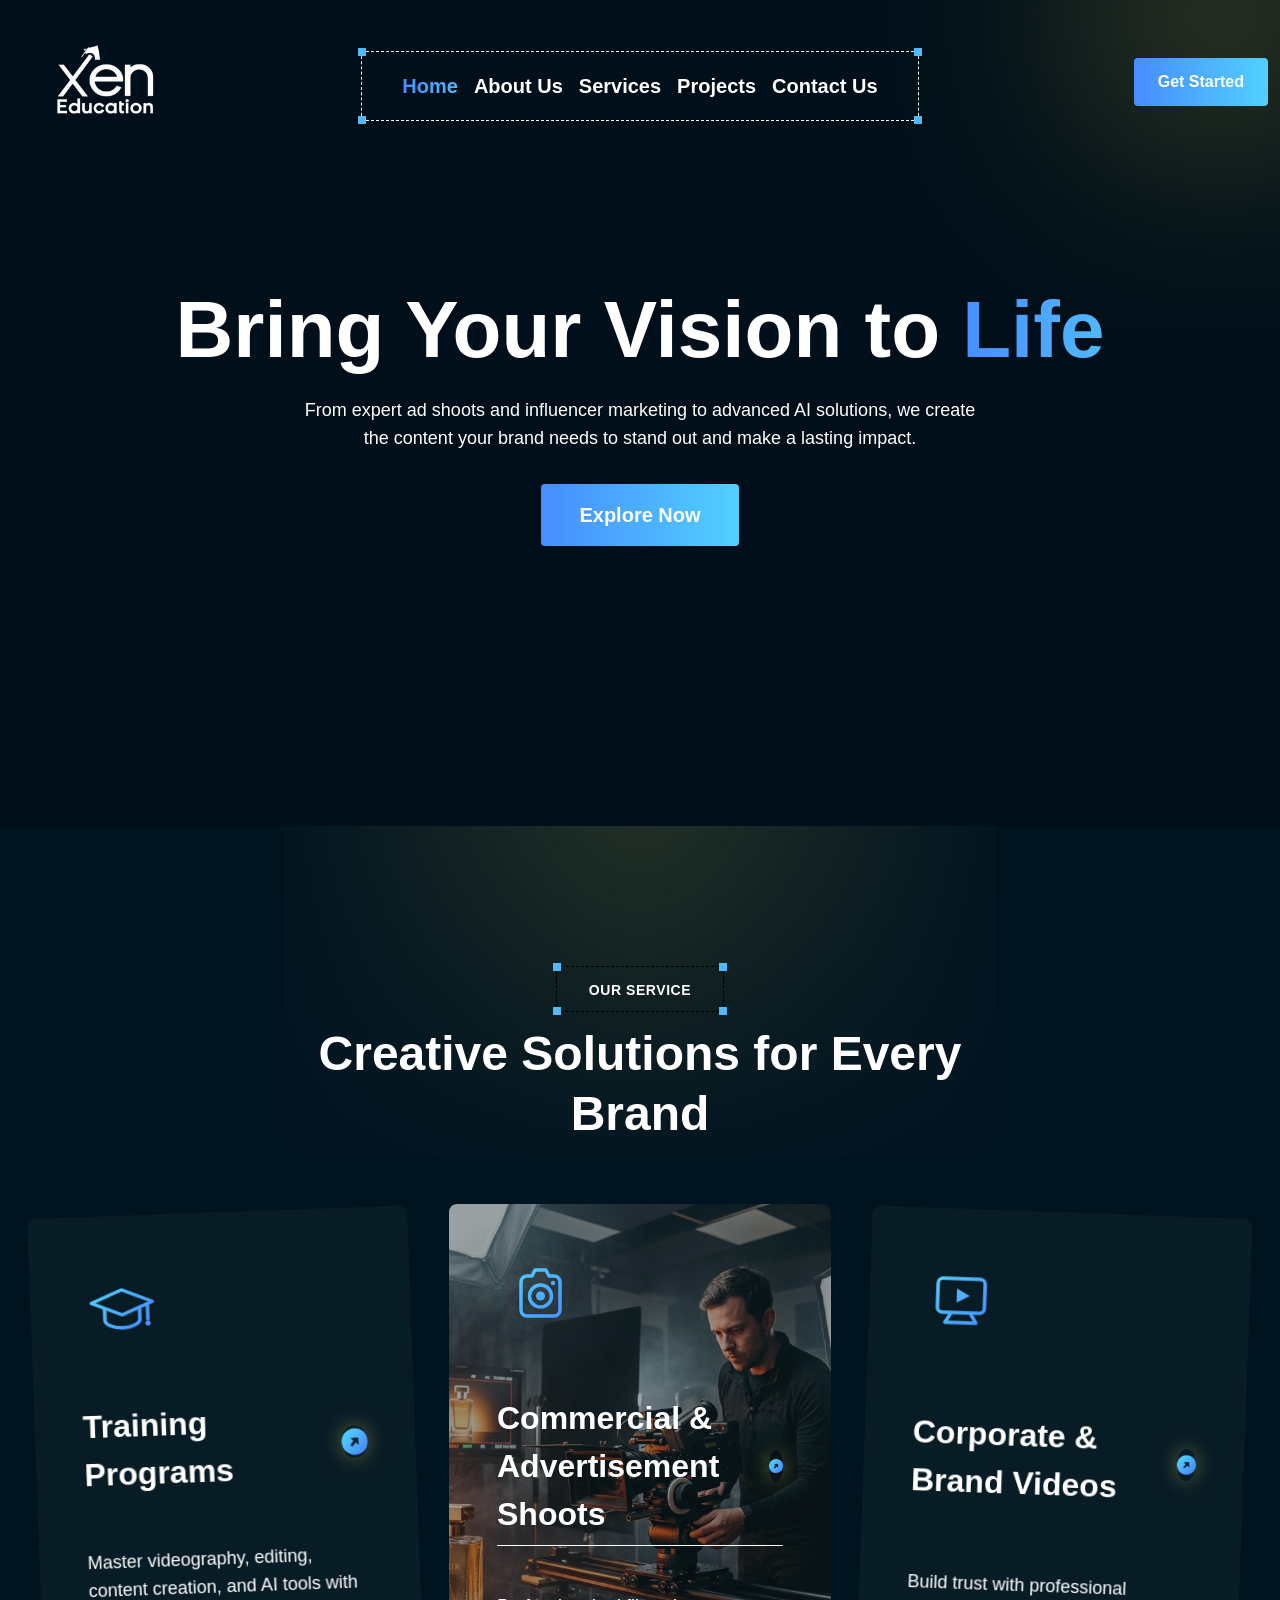
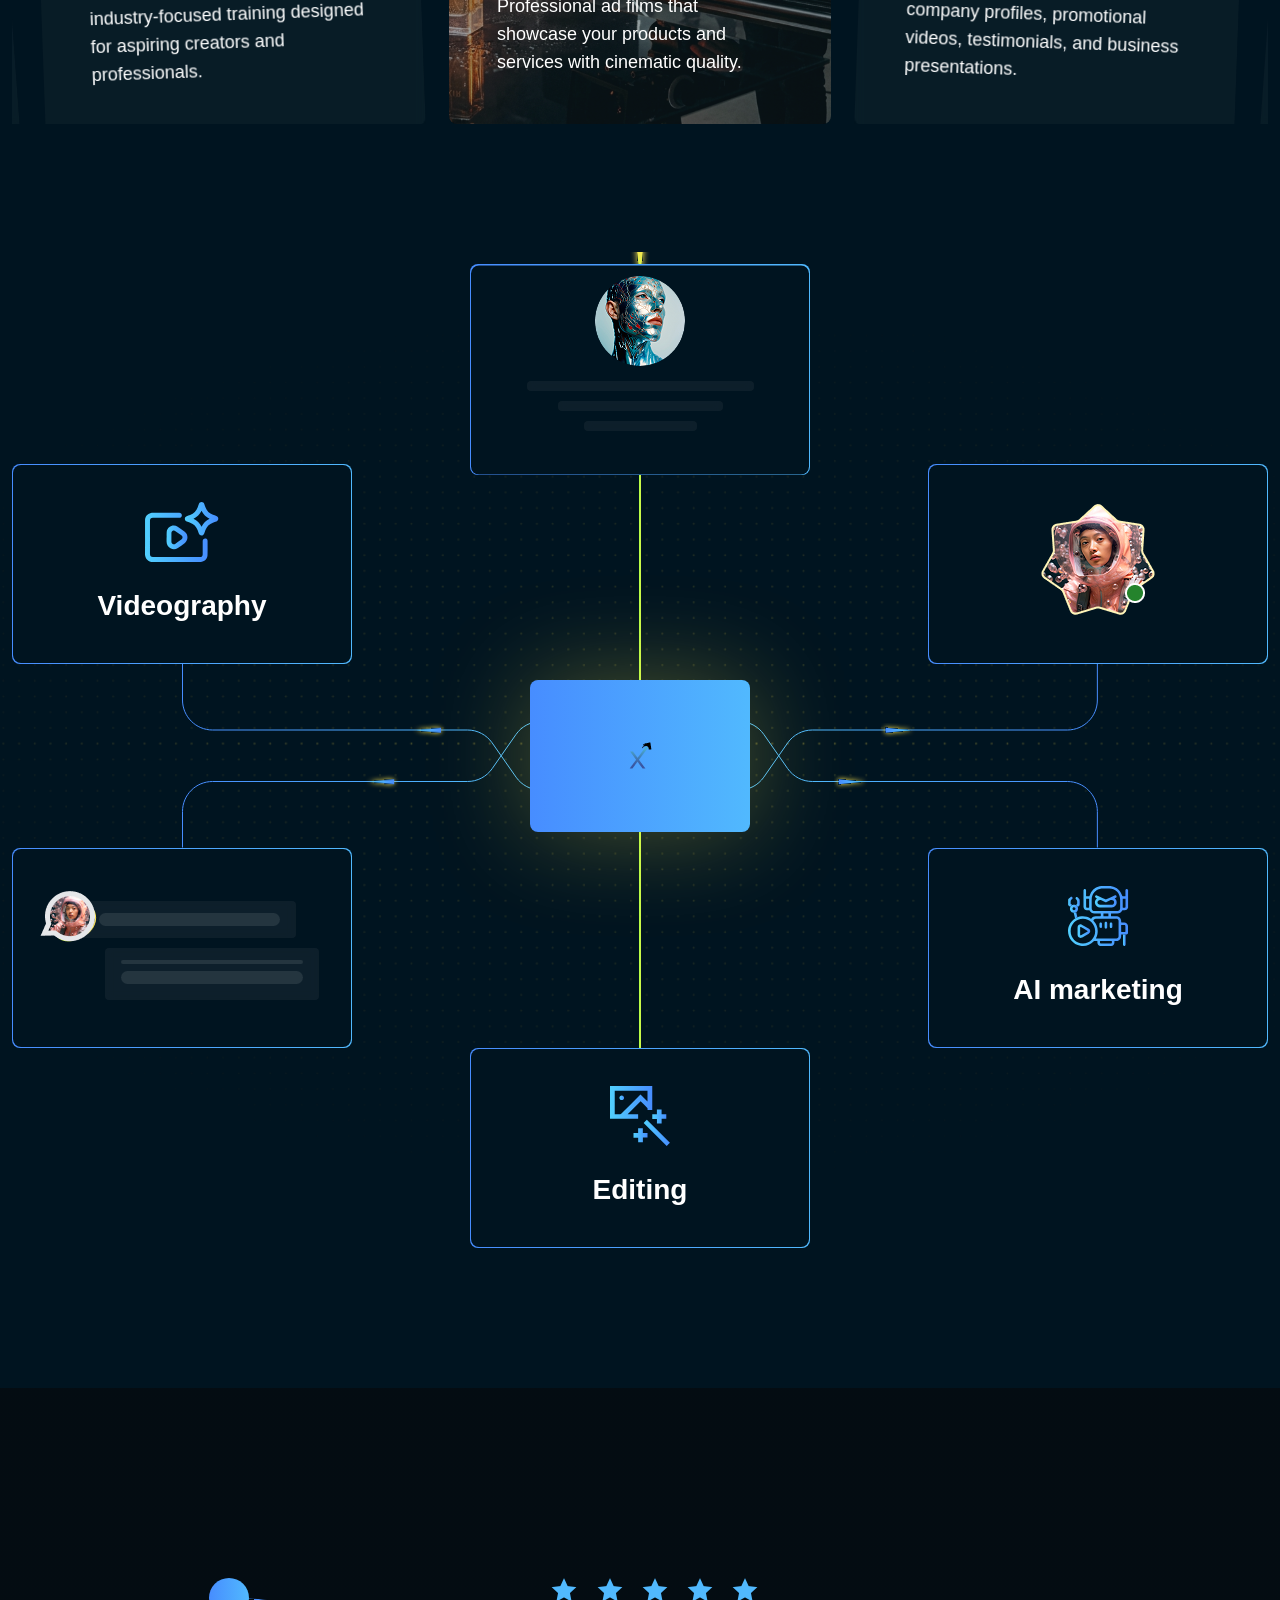
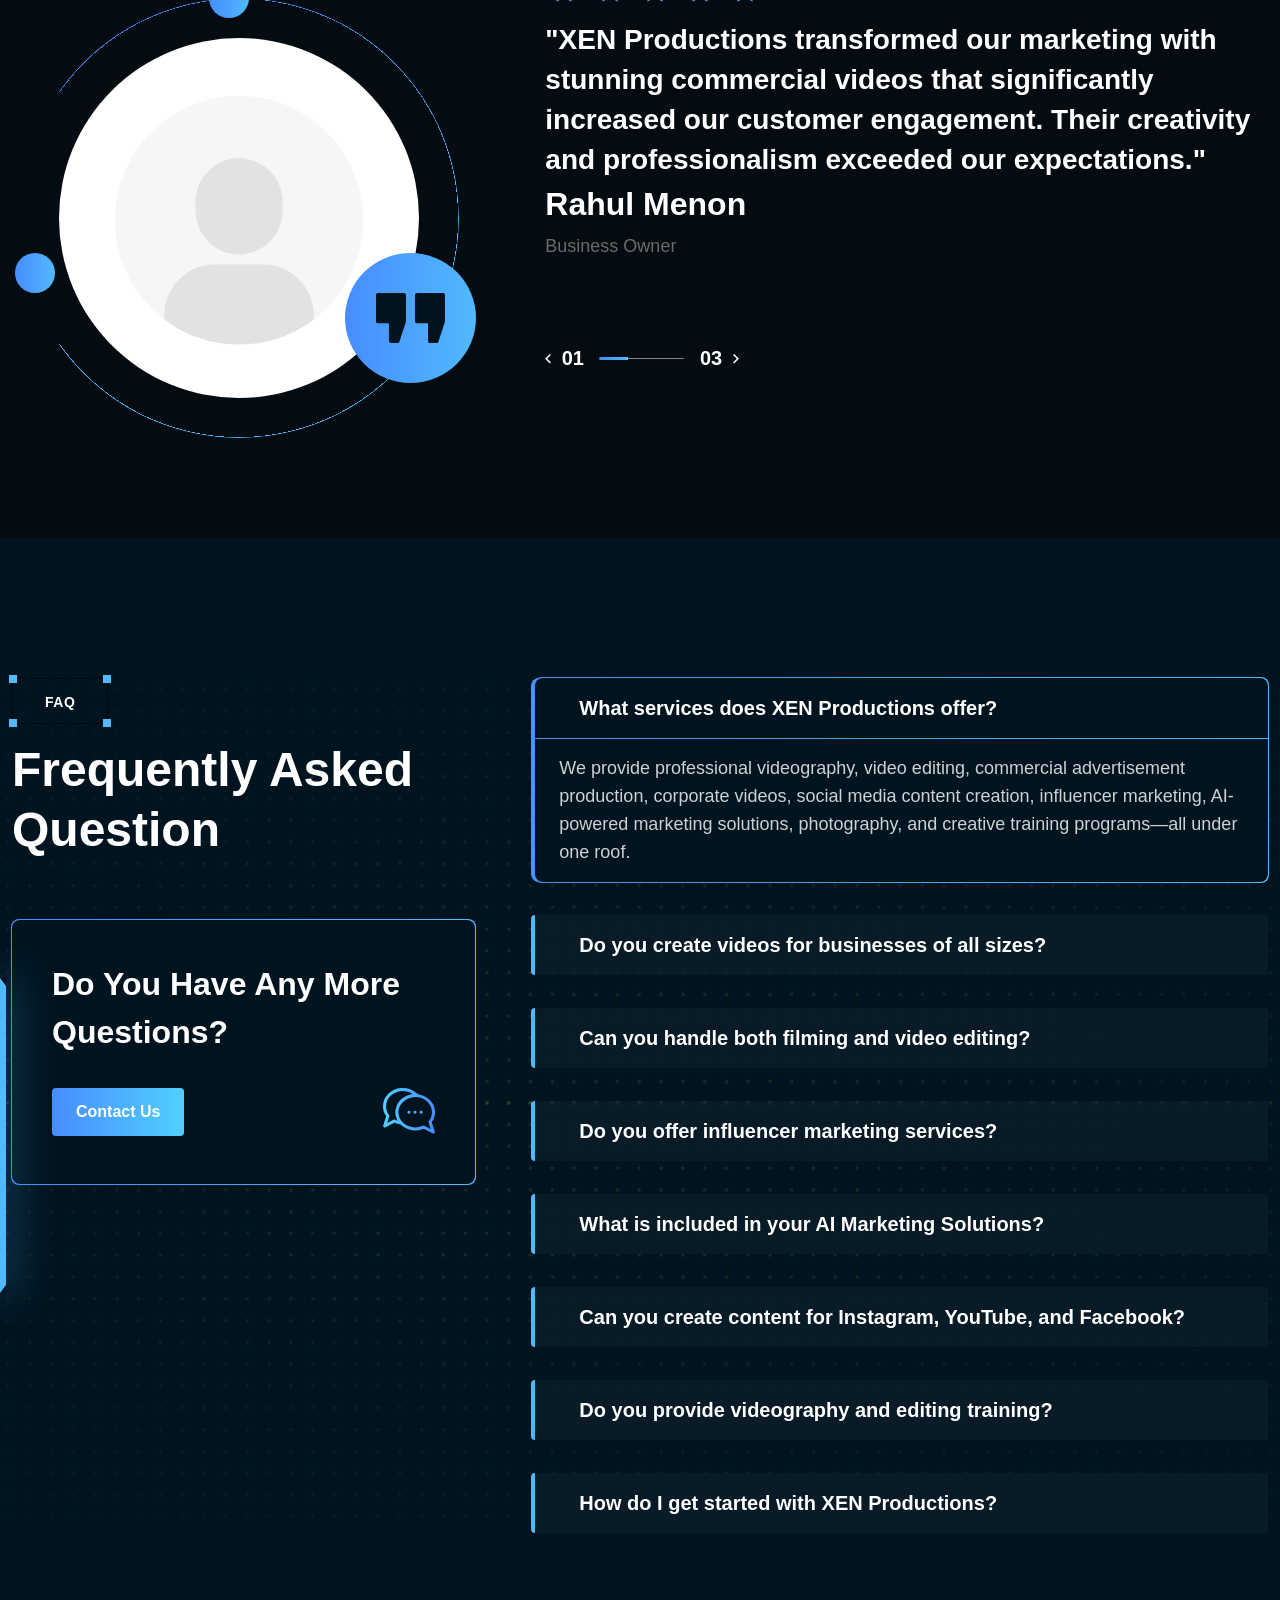
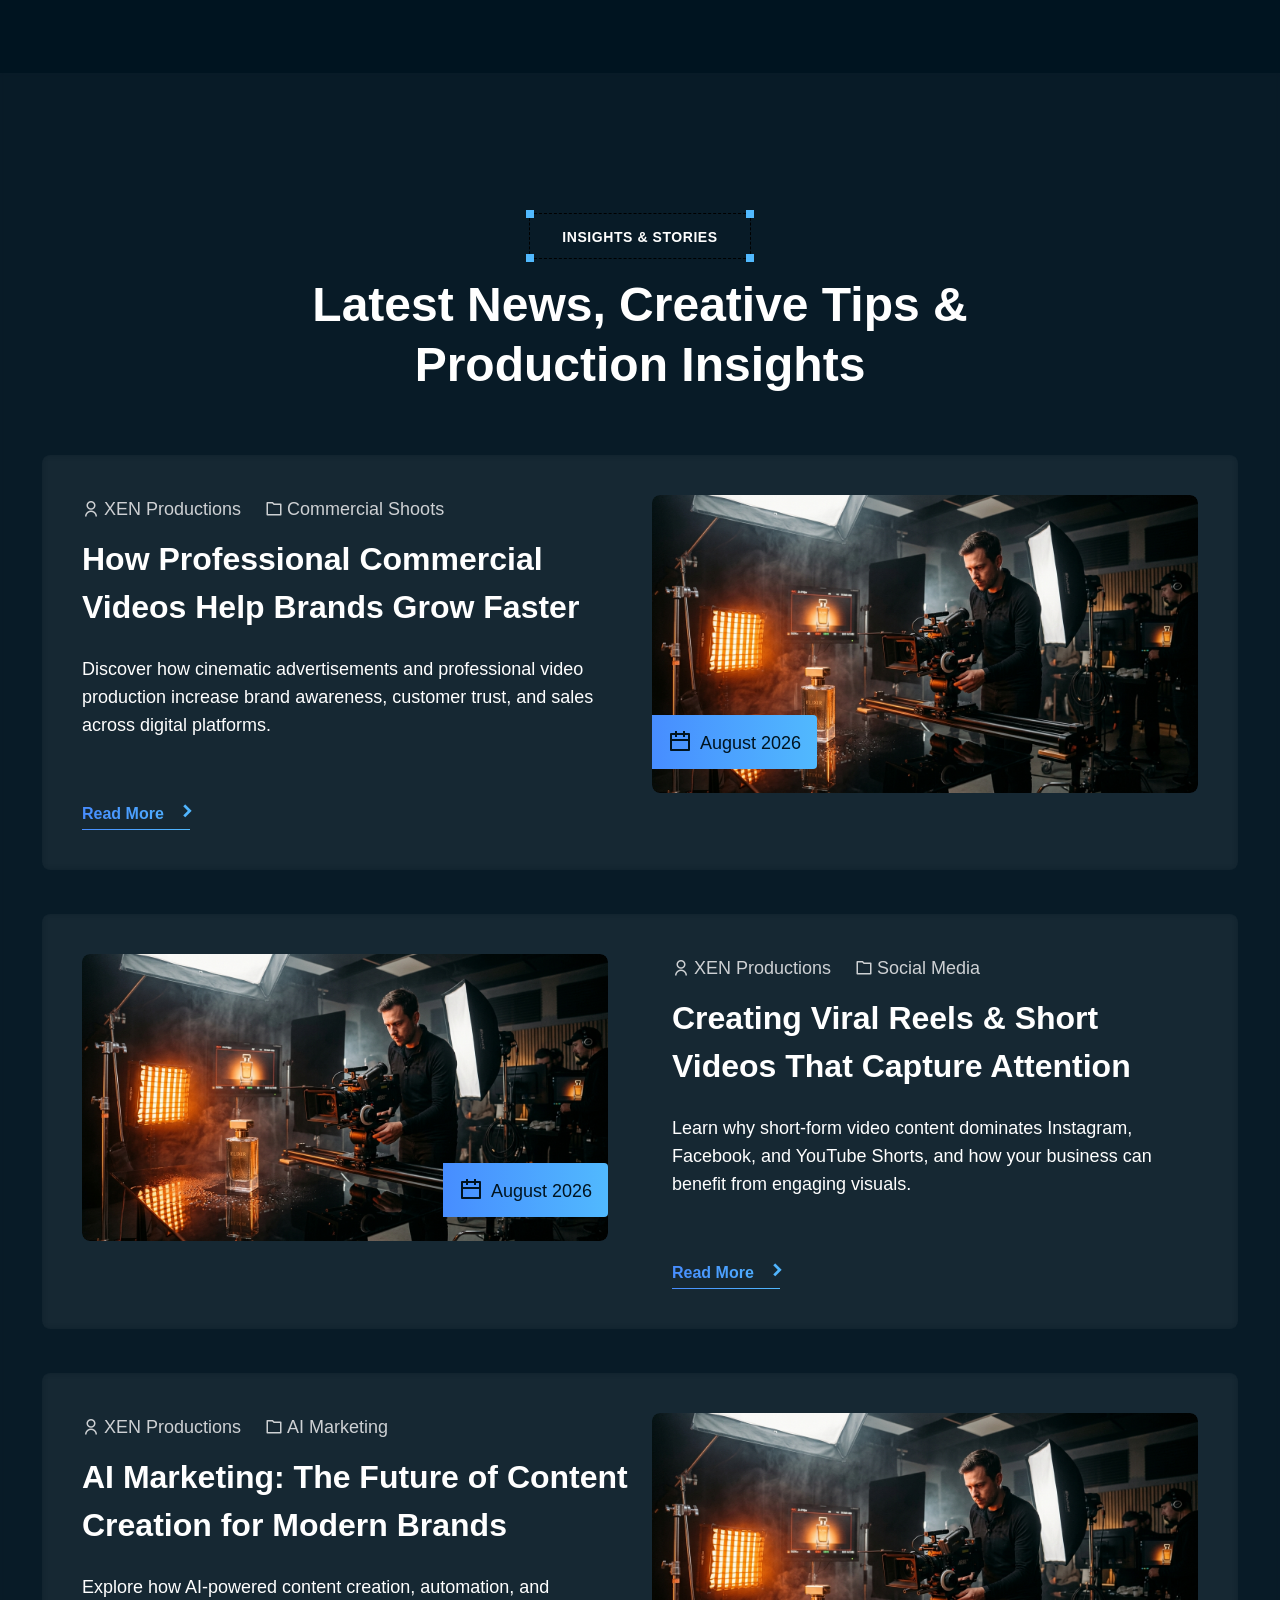
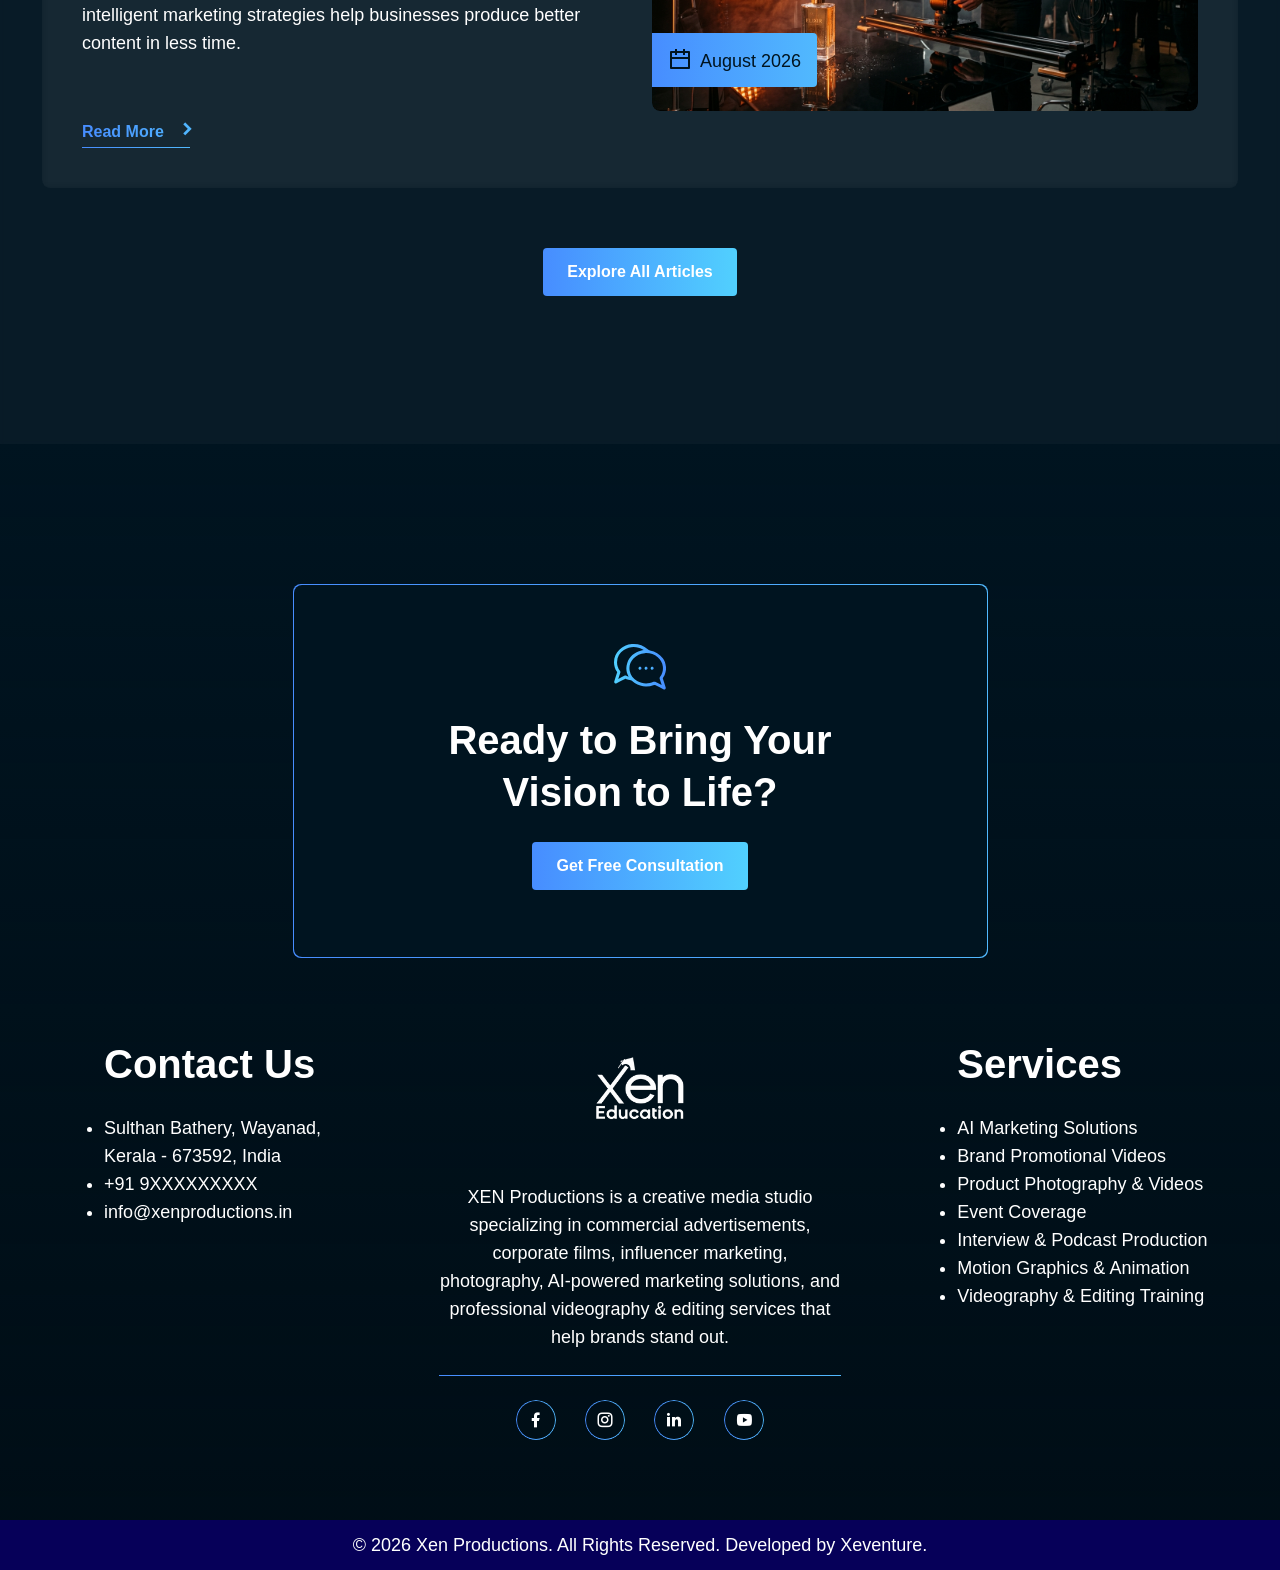
==== commit 638064e5: "logo mobile" ====
--- a/index.html
+++ b/index.html
@@ -5,7 +5,7 @@
     <meta charset="UTF-8">
     <meta name="viewport" content="width=device-width, initial-scale=1.0">
     <meta name="description"
-        content="Vimato is a futuristic AI agent template designed for generating images, videos, and animations—ideal for creative platforms, SaaS tools, and tech startups.">
+        content=" is a futuristic AI agent template designed for generating images, videos, and animations—ideal for creative platforms, SaaS tools, and tech startups.">
     <title>Xen Productions - Production Company </title>
     <link rel="icon" type="image/png" href="images/favicon-1.png">
     <link rel="stylesheet" href="css/bootstrap.min.css">
@@ -28,7 +28,7 @@
         <div class="offcanvas-wrapper">
             <div class="offcanvas-top d-flex align-items-center justify-content-between">
                 <div class="offcanvas-logo">
-                    <a href="index.html" aria-label="Vimato Logo">
+                    <a href="index.html" aria-label=" Logo">
                         <img src="images/Logo (1).png" width="150" alt="logo">
                     </a>
                 </div>
@@ -73,7 +73,7 @@
                 <div class="row align-items-center">
                     <div class="col-xl-2 col-lg-2 col-md-4 col-sm-5 col-5">
                         <div class="logo-wrapper">
-                            <a href="index.html"><img src="images/white.png" aria-label="Link to Logo" alt="Vimato"></a>
+                            <a href="index.html"><img src="images/white.png" aria-label="Link to Logo" alt=""></a>
                         </div>
                     </div>
                     <div class="col-xl-8 col-lg-8 col-md-4 col-sm-2 col-1 d-flex justify-content-center">
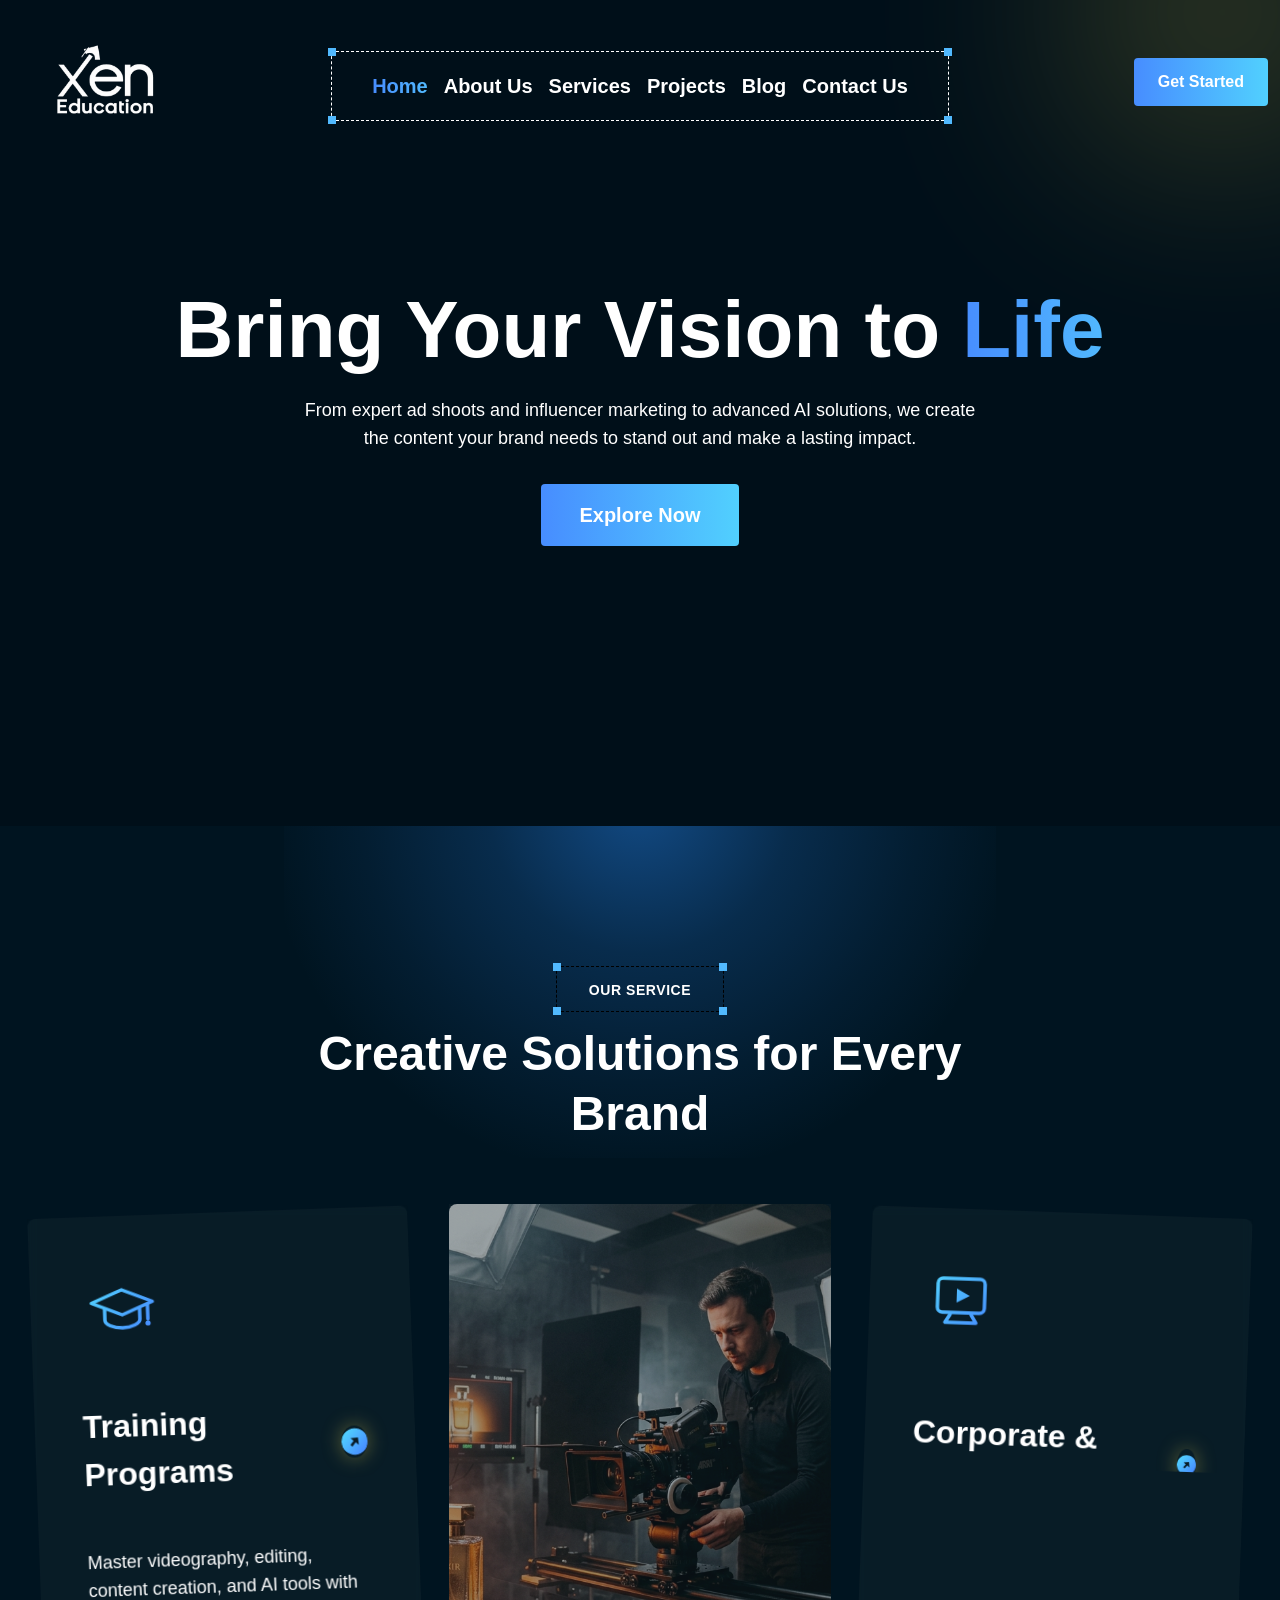
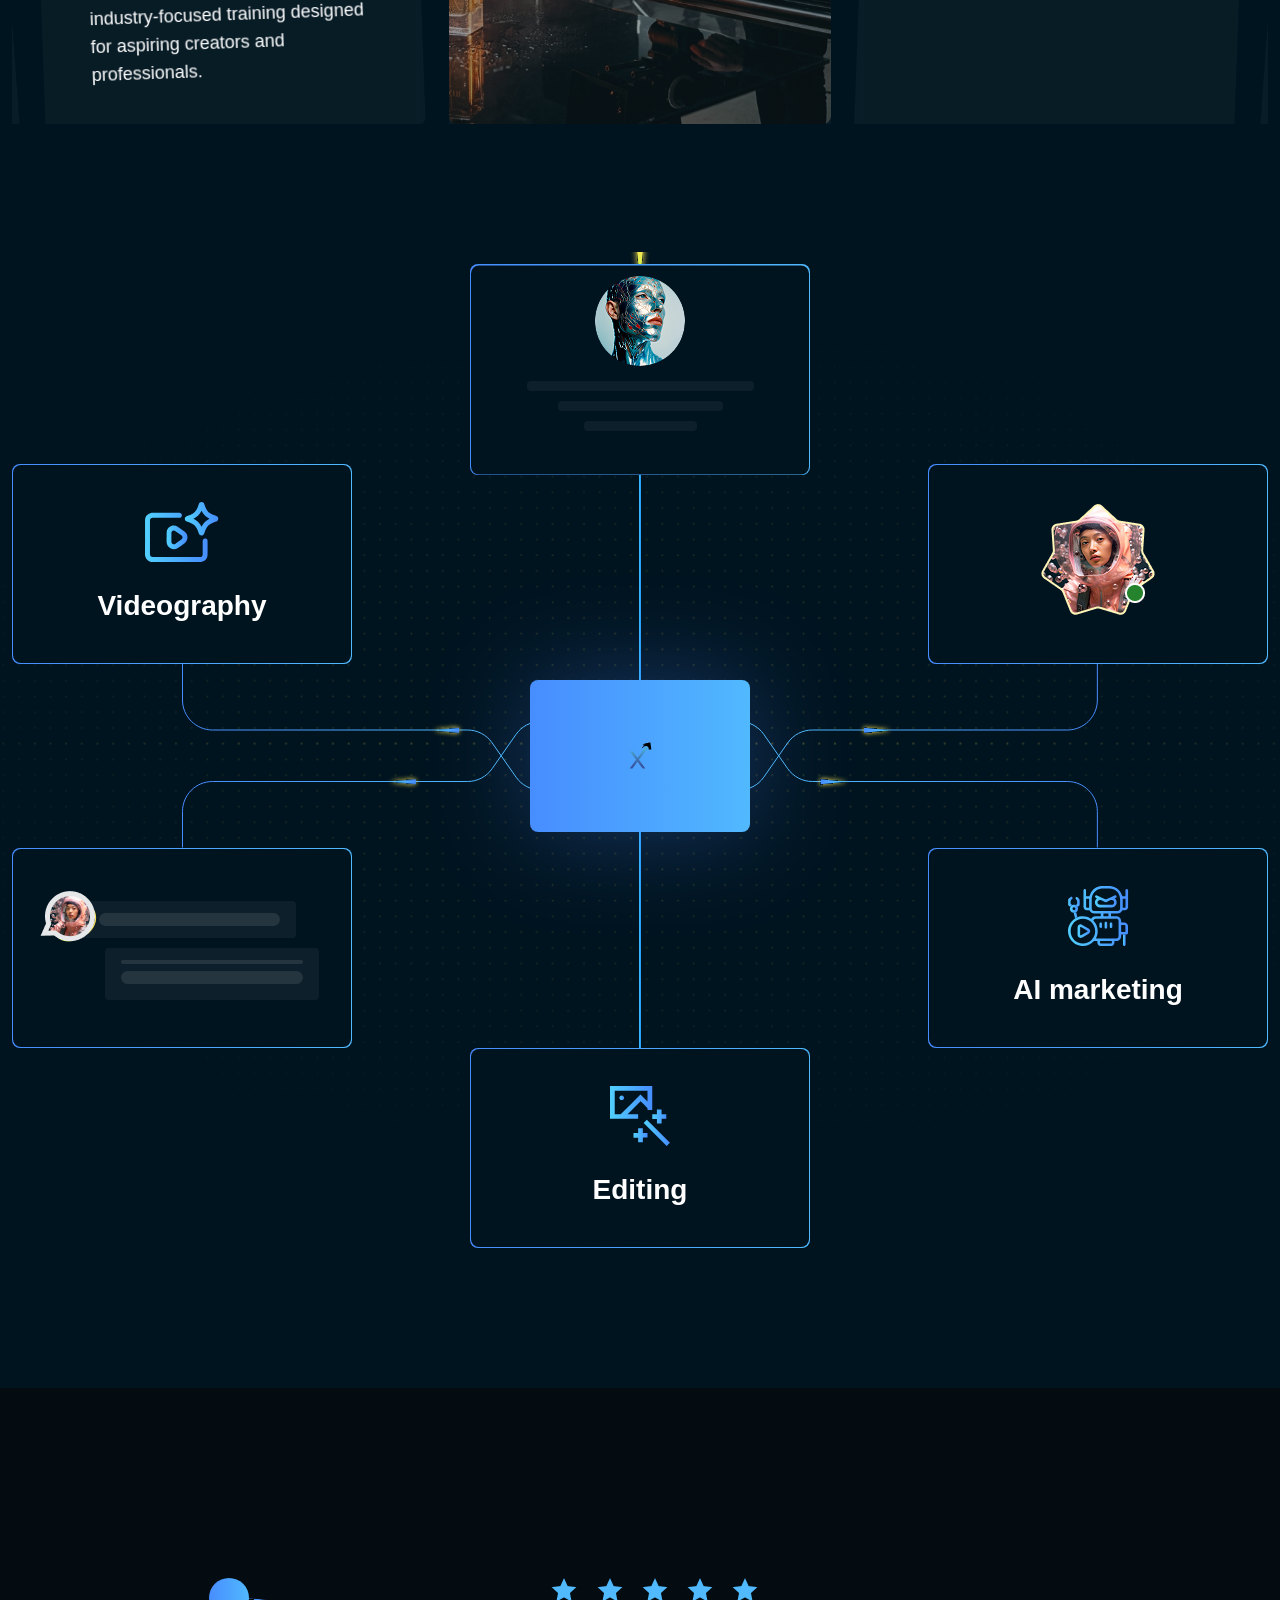
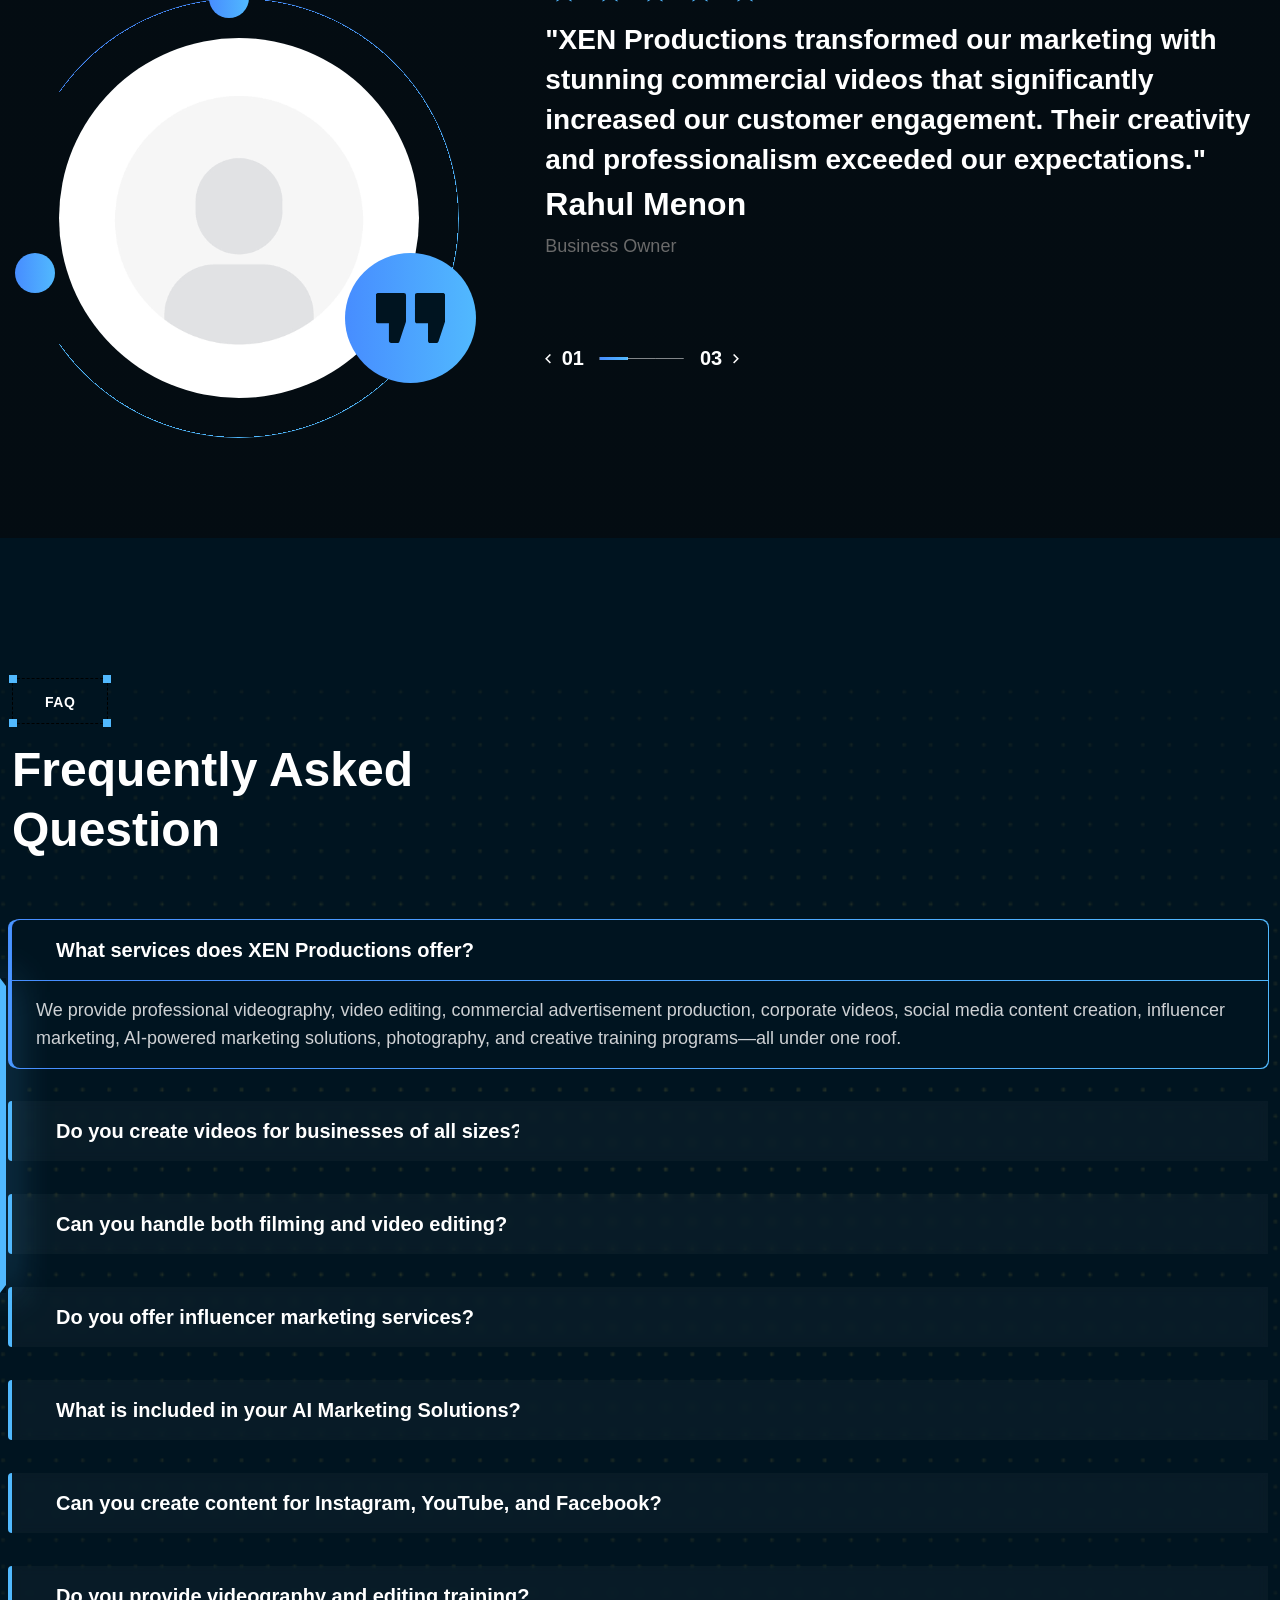
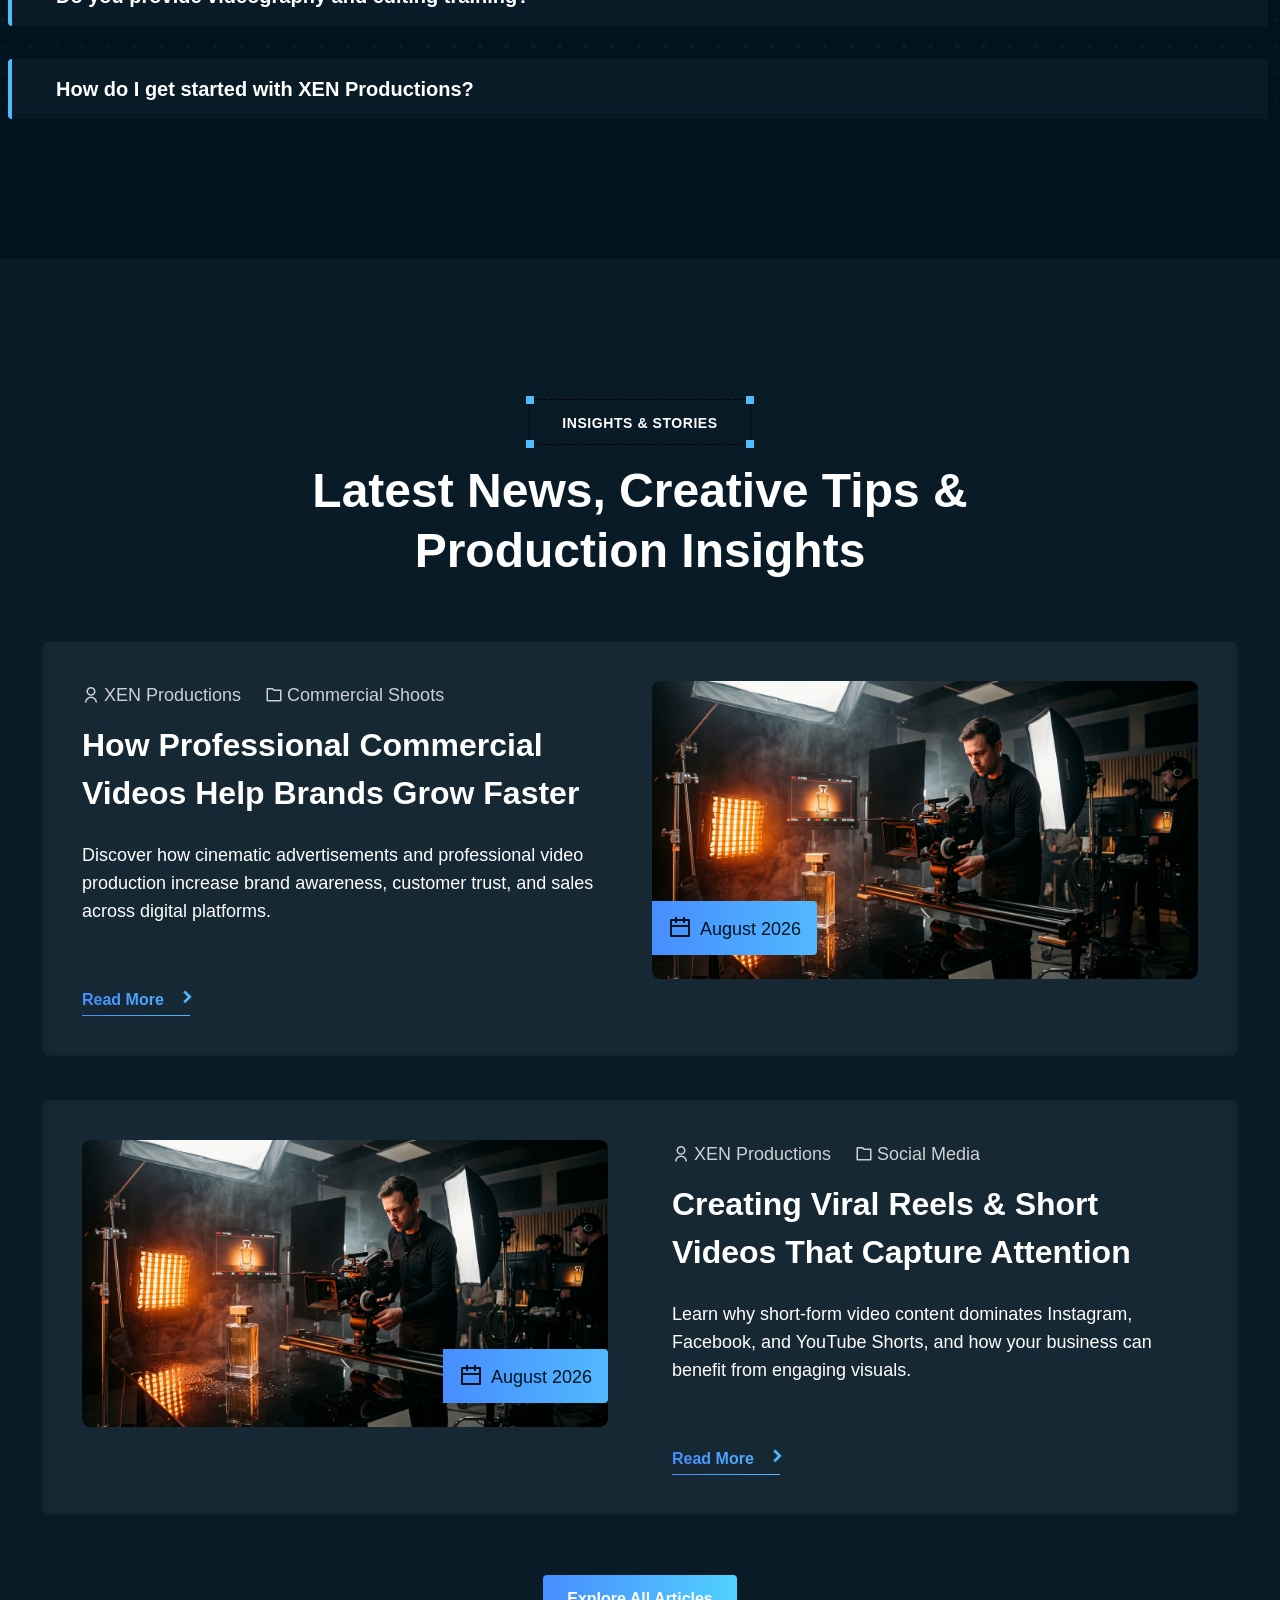
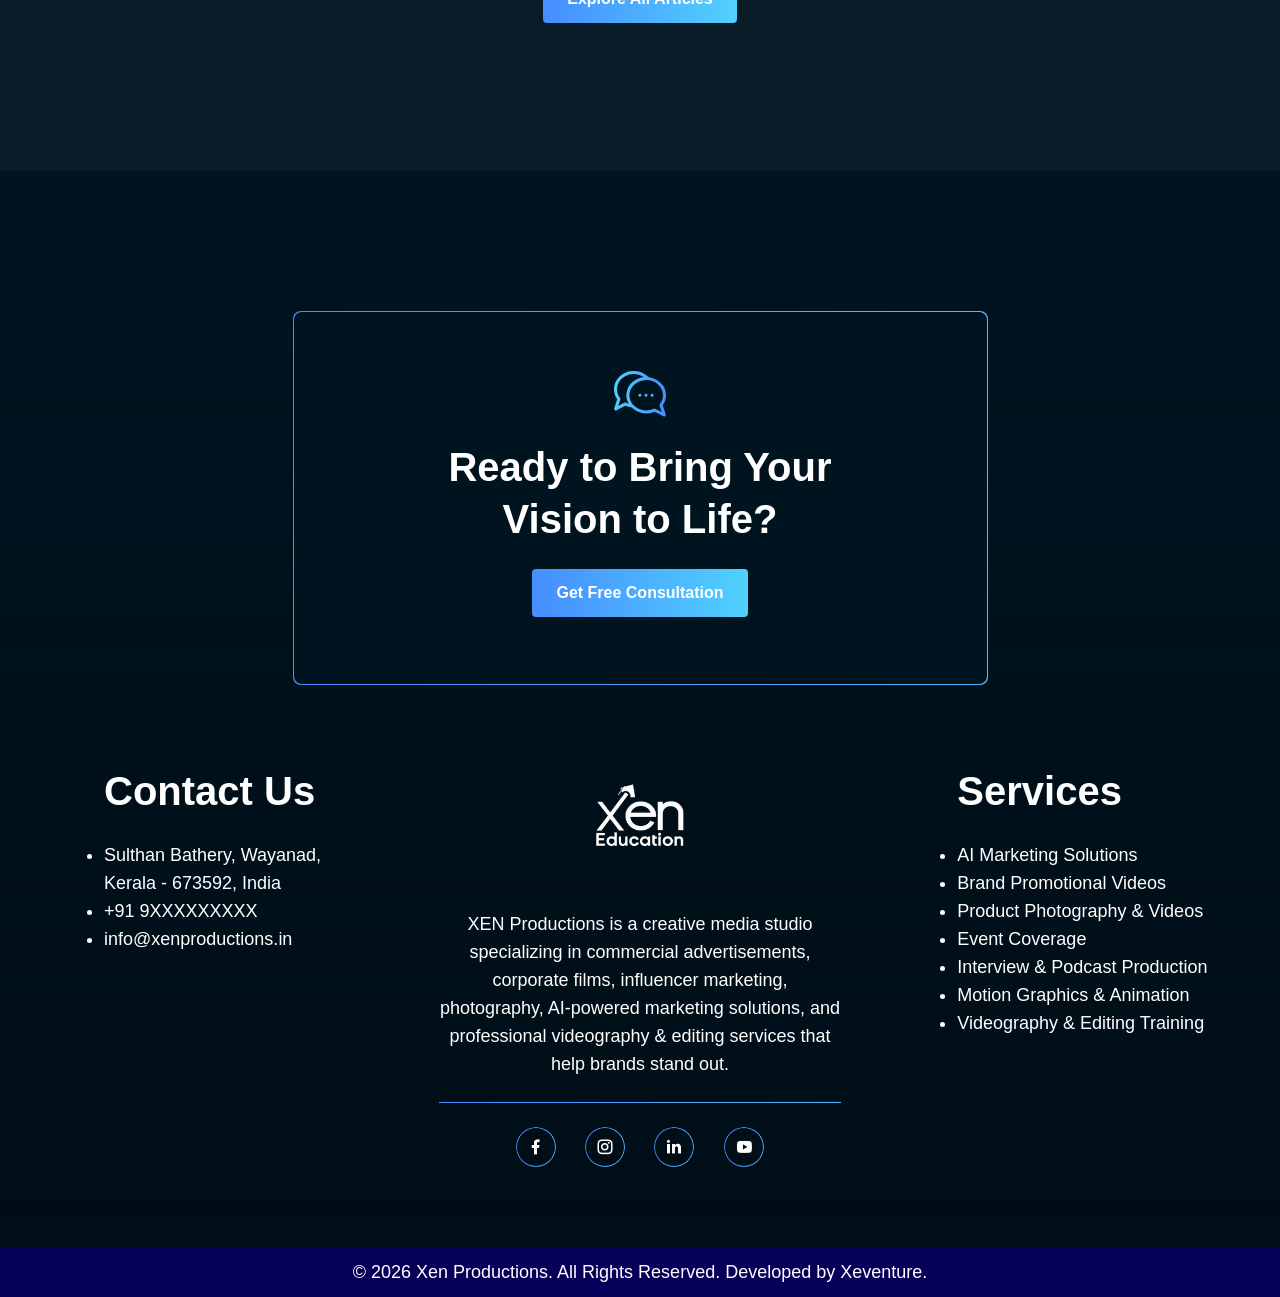
==== commit b40093b4: "blog detls" ====
--- a/index.html
+++ b/index.html
@@ -94,6 +94,10 @@
                                     </li>
                                     <li>
                                         <a href="project.html"><span>Projects</span></a>
+
+                                    </li>
+                                     <li>
+                                        <a href="blog.html"><span>Blog</span></a>
 
                                     </li>
                                     <li>
@@ -1463,75 +1467,22 @@
         <!-- Testimonials Area End -->
 
         <!-- FAQ Area Start -->
-        <section class="faq-area pt-140 pb-140" style="background-image: url('images/background.png');">
+        <section class="faq-area pt-140 pb-140 " style="background-image: url('images/background.png'); ">
             <div class="section-prop">
                 <div class="prop"></div>
             </div>
             <div class="container common-container">
                 <div class="row  gx-0 gy-4">
-                    <div class="col-xl-5 col-lg-5 col-md-12 col-sm-12">
-                        <div class="left-wrapper">
-                            <div class="section-heading-wrapper">
-                                <div class="sub-heading mb-16">
-                                    <span>FAQ</span>
-                                </div>
-                                <h2 class="mb-60">Frequently Asked Question</h2>
-                            </div>
-                            <div class="cta-area">
-                                <h3 class="title-sm">
-                                    Do You Have Any More Questions?
-                                </h3>
-                                <div class="cta-bottom-content">
-                                    <div class="button-wrapper">
-                                        <a class="primary-btn clickable" href="contact.html">Contact Us</a>
-                                    </div>
-                                    <div class="cta-icon">
-                                        <svg width="52" height="46" viewBox="0 0 52 46" fill="none"
-                                            xmlns="http://www.w3.org/2000/svg">
-                                            <path
-                                                d="M52 25.6804C51.8372 26.5299 51.7016 27.393 51.5116 28.2425C51.0504 30.2653 50.2093 32.1262 49.0291 33.8389C48.8256 34.1355 48.7984 34.3783 48.907 34.7154C49.843 37.6147 50.7791 40.514 51.688 43.4132C52.0543 44.573 51.2674 45.5978 50.1143 45.49C49.8566 45.463 49.5988 45.3551 49.3546 45.2337C46.5872 43.8448 43.8061 42.4423 41.0387 41.0264C40.686 40.8511 40.4011 40.8376 40.0484 40.9725C33.2925 43.4807 26.8215 42.9278 20.7033 39.0845C19.5909 38.3833 18.6277 37.4124 17.5967 36.5763C17.3932 36.4145 17.149 36.2527 16.9048 36.2257C15.1955 35.9965 13.5269 35.5649 11.9261 34.9042C11.5734 34.7558 11.3156 34.7828 10.9765 34.9581C8.19543 36.3875 5.40083 37.7765 2.61981 39.1924C2.03647 39.4891 1.4667 39.5565 0.896925 39.2059C0.272889 38.8148 0.0693993 38.1136 0.327153 37.291C1.24964 34.3917 2.17213 31.5059 3.09461 28.6201C3.18958 28.3235 3.18958 28.1077 2.99965 27.8245C-1.74844 20.7583 -0.785258 11.6694 5.36014 5.73596C8.86016 2.36469 13.0656 0.490267 17.8951 0.0857144C23.9048 -0.413233 29.2227 1.25892 33.7402 5.29095C34.4185 5.89778 35.0968 6.24839 36.0057 6.41021C41.2964 7.38114 45.624 9.97027 48.7984 14.3394C50.5484 16.7667 51.5795 19.4772 51.8915 22.4575C51.905 22.5923 51.9593 22.7137 51.9864 22.8485C52 23.7925 52 24.7364 52 25.6804ZM47.6589 40.9455C47.6046 40.7297 47.5775 40.6084 47.5368 40.487C46.9399 38.6126 46.3566 36.7381 45.7325 34.8772C45.4612 34.0681 45.5697 33.4208 46.0852 32.7196C48.3236 29.7124 49.3004 26.3277 48.8391 22.6058C48.3779 18.8704 46.6279 15.7823 43.7654 13.3415C40.0348 10.1456 35.6801 8.82404 30.8099 9.17465C26.3467 9.49829 22.494 11.2109 19.4416 14.4878C16.1994 17.9534 14.8428 22.0664 15.6974 26.7592C16.5249 31.3037 19.1567 34.7019 23.118 36.9809C28.4223 40.015 33.9437 40.2308 39.56 37.8709C40.3061 37.5607 40.9573 37.5338 41.6763 37.9248C43.0329 38.653 44.403 39.3273 45.7732 40.015C46.3837 40.3117 46.9806 40.6084 47.6589 40.9455ZM29.8874 6.11354C29.6704 5.96521 29.5076 5.84384 29.3177 5.73596C22.7789 2.00059 16.2265 1.98711 9.87761 6.04612C5.59076 8.78359 3.23027 12.8291 3.06748 17.9669C2.97252 21.1899 3.98997 24.1026 5.92991 26.6648C6.43185 27.3256 6.55394 27.9459 6.28262 28.728C5.65859 30.562 5.08882 32.4094 4.50548 34.2434C4.45121 34.4187 4.41052 34.6075 4.32912 34.8772C6.39115 33.8254 8.35822 32.8679 10.2982 31.8431C11.0443 31.452 11.709 31.425 12.4551 31.8026C13.0927 32.1128 13.7846 32.3285 14.5579 32.6387C14.4222 32.3555 14.3408 32.2072 14.273 32.0588C12.1431 27.811 11.709 23.3744 13.2691 18.8974C15.5075 12.4785 20.2149 8.64874 26.6587 6.7878C27.7033 6.49112 28.775 6.34279 29.8874 6.11354Z"
-                                                fill="url(#paint0_linear_faq_cta)"></path>
-                                            <path
-                                                d="M25.9943 25.7871C25.1397 25.7871 24.4749 25.0993 24.4885 24.2363C24.5021 23.4002 25.1668 22.7529 26.0079 22.7529C26.8625 22.7529 27.5408 23.4407 27.5273 24.3037C27.5137 25.1263 26.8354 25.7871 25.9943 25.7871Z"
-                                                fill="url(#paint1_linear_faq_cta)"></path>
-                                            <path
-                                                d="M32.0858 25.7871C31.2311 25.7871 30.5664 25.1128 30.5664 24.2363C30.58 23.4002 31.2447 22.7529 32.0858 22.7529C32.9405 22.7529 33.6188 23.4407 33.6052 24.3037C33.6052 25.1263 32.9269 25.7871 32.0858 25.7871Z"
-                                                fill="url(#paint2_linear_faq_cta)"></path>
-                                            <path
-                                                d="M38.1885 25.7873C37.3203 25.7873 36.6556 25.113 36.6691 24.25C36.6827 23.4139 37.3475 22.7666 38.1885 22.7666C39.0432 22.7666 39.7215 23.4543 39.7079 24.3039C39.6944 25.1265 39.0161 25.7873 38.1885 25.7873Z"
-                                                fill="url(#paint3_linear_faq_cta)"></path>
-                                            <defs>
-                                                <linearGradient id="paint0_linear_faq_cta" x1="1.93715e-07" y1="22.7489"
-                                                    x2="52" y2="22.7489" gradientUnits="userSpaceOnUse">
-                                                    <stop offset="0" stop-color="#51d0fe"></stop>
-                                                    <stop offset="1" stop-color="#478dff"></stop>
-                                                </linearGradient>
-                                                <linearGradient id="paint1_linear_faq_cta" x1="24.4883" y1="24.27"
-                                                    x2="27.5275" y2="24.27" gradientUnits="userSpaceOnUse">
-                                                    <stop offset="0" stop-color="#51d0fe"></stop>
-                                                    <stop offset="1" stop-color="#478dff"></stop>
-                                                </linearGradient>
-                                                <linearGradient id="paint2_linear_faq_cta" x1="30.5664" y1="24.27"
-                                                    x2="33.6054" y2="24.27" gradientUnits="userSpaceOnUse">
-                                                    <stop offset="0" stop-color="#51d0fe"></stop>
-                                                    <stop offset="1" stop-color="#478dff"></stop>
-                                                </linearGradient>
-                                                <linearGradient id="paint3_linear_faq_cta" x1="36.6689" y1="24.2769"
-                                                    x2="39.7081" y2="24.2769" gradientUnits="userSpaceOnUse">
-                                                    <stop offset="0" stop-color="#51d0fe"></stop>
-                                                    <stop offset="1" stop-color="#478dff"></stop>
-                                                </linearGradient>
-                                            </defs>
-                                        </svg>
-                                    </div>
-                                </div>
-                            </div>
-                        </div>
-                    </div>
-                    <div class="col-xl-7 col-lg-7 col-md-12 col-sm-12">
+                   
+                    <div class="col-xl-12 col-lg-7 col-md-12 col-sm-12">
                         <div class="right-wrapper">
                             <div class="right-wrapper">
-
+   <div class="section-heading-wrapper">
+                                <div class="sub-heading mb-16">
+                                    <span class="">FAQ</span>
+                                </div>
+                                <h2 class="mb-60 ">Frequently Asked <br> Question</h2>
+                            </div>
                                 <!-- FAQ 1 -->
                                 <div class="single-qa-item single-qa-item-active">
                                     <div class="question question-active">
@@ -1804,53 +1755,7 @@
                         </div>
                     </article>
 
-                    <!-- Blog 3 -->
-                    <article class="p-40 mb-44">
-                        <div class="row">
-
-                            <div class="col-xl-6 col-lg-6 col-md-12 col-sm-12">
-                                <div class="blog-content">
-                                    <div class="meta">
-                                        <span><i class="ri-user-line"></i>XEN Productions</span>
-                                        <span><i class="ri-folder-line"></i>AI Marketing</span>
-                                    </div>
-
-                                    <h3 class="title-sm">
-                                        <a href="blog-details.html">
-                                            AI Marketing: The Future of Content Creation for Modern Brands
-                                        </a>
-                                    </h3>
-
-                                    <p>
-                                        Explore how AI-powered content creation, automation, and intelligent
-                                        marketing strategies help businesses produce better content in less time.
-                                    </p>
-
-                                    <a href="blog-details.html" class="read-more-btn">
-                                        Read More
-                                        <i class="ri-arrow-right-s-line"></i>
-                                    </a>
-                                </div>
-                            </div>
-
-                            <div class="col-xl-6 col-lg-6 col-md-12 col-sm-12">
-                                <div class="blog-image image-hover-zoom">
-                                    <a href="blog-details.html">
-                                        <img src="images/sr1.png" alt="AI Marketing">
-                                    </a>
-
-                                    <div class="news-date">
-                                        <span>
-                                            <a href="blog.html">
-                                                <i class="ri-calendar-line"></i>August 2026
-                                            </a>
-                                        </span>
-                                    </div>
-                                </div>
-                            </div>
-
-                        </div>
-                    </article>
+                 
 
                 </div>
 
--- a/css/main.css
+++ b/css/main.css
@@ -2423,7 +2423,7 @@
 }
 
 .widget-container .categories-widget li input:checked+.check-ui {
-  border-color: #d7ff36;
+  border-color: #3690ff;
 }
 
 .widget-container .categories-widget li input:checked+.check-ui::after {
@@ -2436,7 +2436,7 @@
 }
 
 .widget-container .categories-widget li:hover .check-ui {
-  border-color: #d7ff36;
+  border-color: #3690ff;
 }
 
 body::after {
@@ -2521,7 +2521,7 @@
   }
 
   50% {
-    box-shadow: 0 0 110px rgba(249, 231, 80, 0.5);
+    box-shadow: 0 0 110px rgba(80, 170, 249, 0.5);
   }
 
   100% {
@@ -3378,8 +3378,13 @@
   transform: translateX(-50%);
   width: 712px;
   height: 712px;
-  background-image: url("[data-uri]");
-  background-size: cover;
+background-image: radial-gradient(
+    circle,
+    rgba(40, 140, 255, 0.45) 0%,
+    rgba(40, 140, 255, 0.20) 30%,
+    rgba(40, 140, 255, 0.08) 55%,
+    transparent 75%
+);  background-size: cover;
   background-position: center;
   z-index: -1;
 }
@@ -3951,7 +3956,7 @@
 .generation-feature-area .logo-area-wrapper .logo-wrapper {
   position: relative;
   background: var(--zo-common-gradient);
-  box-shadow: 0px 0px 100px 0px rgba(249, 231, 80, 0.3);
+  box-shadow: 0px 0px 100px 0px rgba(80, 131, 249, 0.3);
   text-align: center;
   max-width: 220px;
   width: 100%;
@@ -4011,8 +4016,7 @@
   transform: translateX(-50%);
   width: 2px;
   height: 652px;
-  background-image: url("data:image/svg+xml,%3Csvg%20width%3D%221%22%20height%3D%22652%22%20viewBox%3D%220%200%201%20652%22%20fill%3D%22none%22%20xmlns%3D%22http%3A%2F%2Fwww.w3.org%2F2000%2Fsvg%22%3E%3Cpath%20d%3D%22M0.5%200L0.500028%20652%22%20stroke%3D%22url(%23paint0_linear_522_145)%22%2F%3E%3Cdefs%3E%3ClinearGradient%20id%3D%22paint0_linear_522_145%22%20x1%3D%220.500014%22%20y1%3D%22326%22%20x2%3D%221.50001%22%20y2%3D%22326%22%20gradientUnits%3D%22userSpaceOnUse%22%3E%3Cstop%20stop-color%3D%22%23B8FF47%22%2F%3E%3Cstop%20offset%3D%221%22%20stop-color%3D%22%23FEE551%22%2F%3E%3C%2FlinearGradient%3E%3C%2Fdefs%3E%3C%2Fsvg%3E");
-  background-position: center center;
+background-image: url("data:image/svg+xml,%3Csvg%20width%3D%221%22%20height%3D%22652%22%20viewBox%3D%220%200%201%20652%22%20fill%3D%22none%22%20xmlns%3D%22http%3A%2F%2Fwww.w3.org%2F2000%2Fsvg%22%3E%3Cpath%20d%3D%22M0.5%200L0.500028%20652%22%20stroke%3D%22url(%23paint0_linear_522_145)%22%2F%3E%3Cdefs%3E%3ClinearGradient%20id%3D%22paint0_linear_522_145%22%20x1%3D%220.500014%22%20y1%3D%22326%22%20x2%3D%221.50001%22%20y2%3D%22326%22%20gradientUnits%3D%22userSpaceOnUse%22%3E%3Cstop%20stop-color%3D%22%2338B6FF%22%2F%3E%3Cstop%20offset%3D%221%22%20stop-color%3D%22%23006BFF%22%2F%3E%3C%2FlinearGradient%3E%3C%2Fdefs%3E%3C%2Fsvg%3E");  background-position: center center;
   background-size: cover;
   background-repeat: no-repeat;
 }
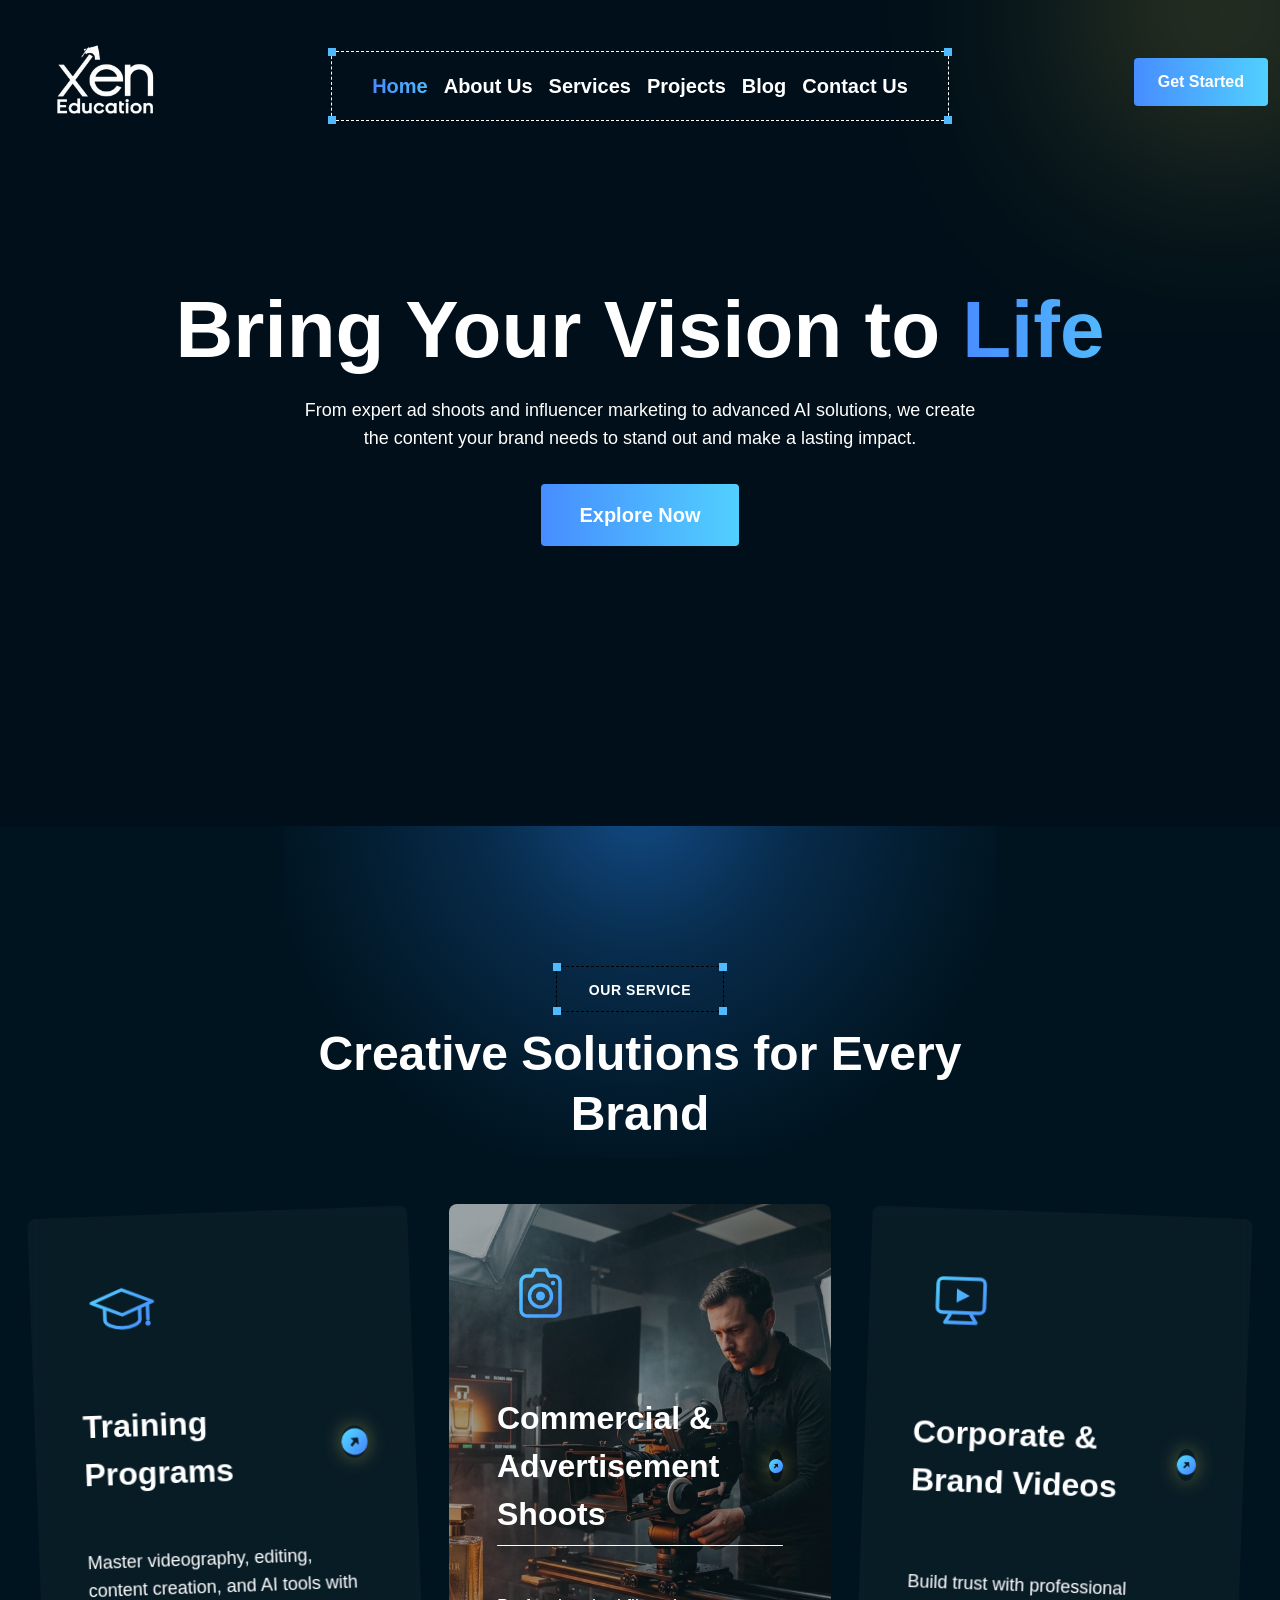
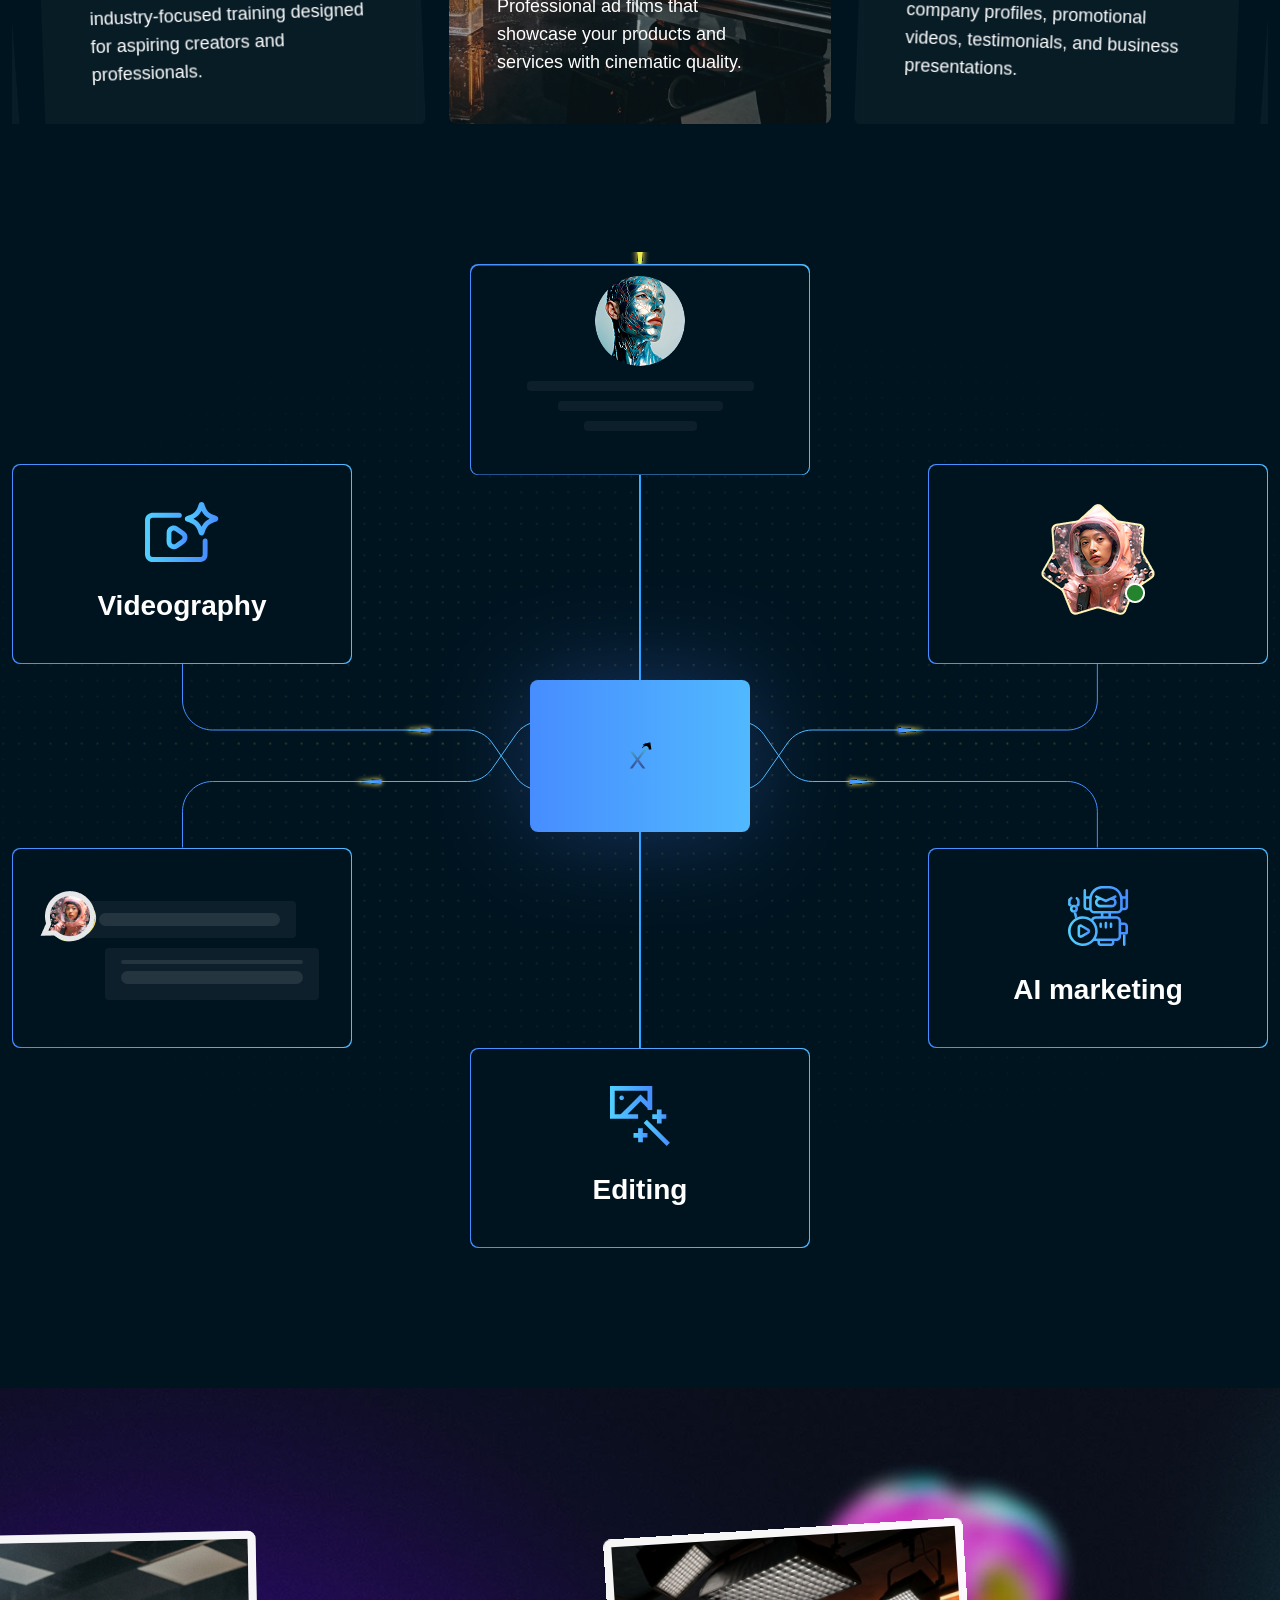
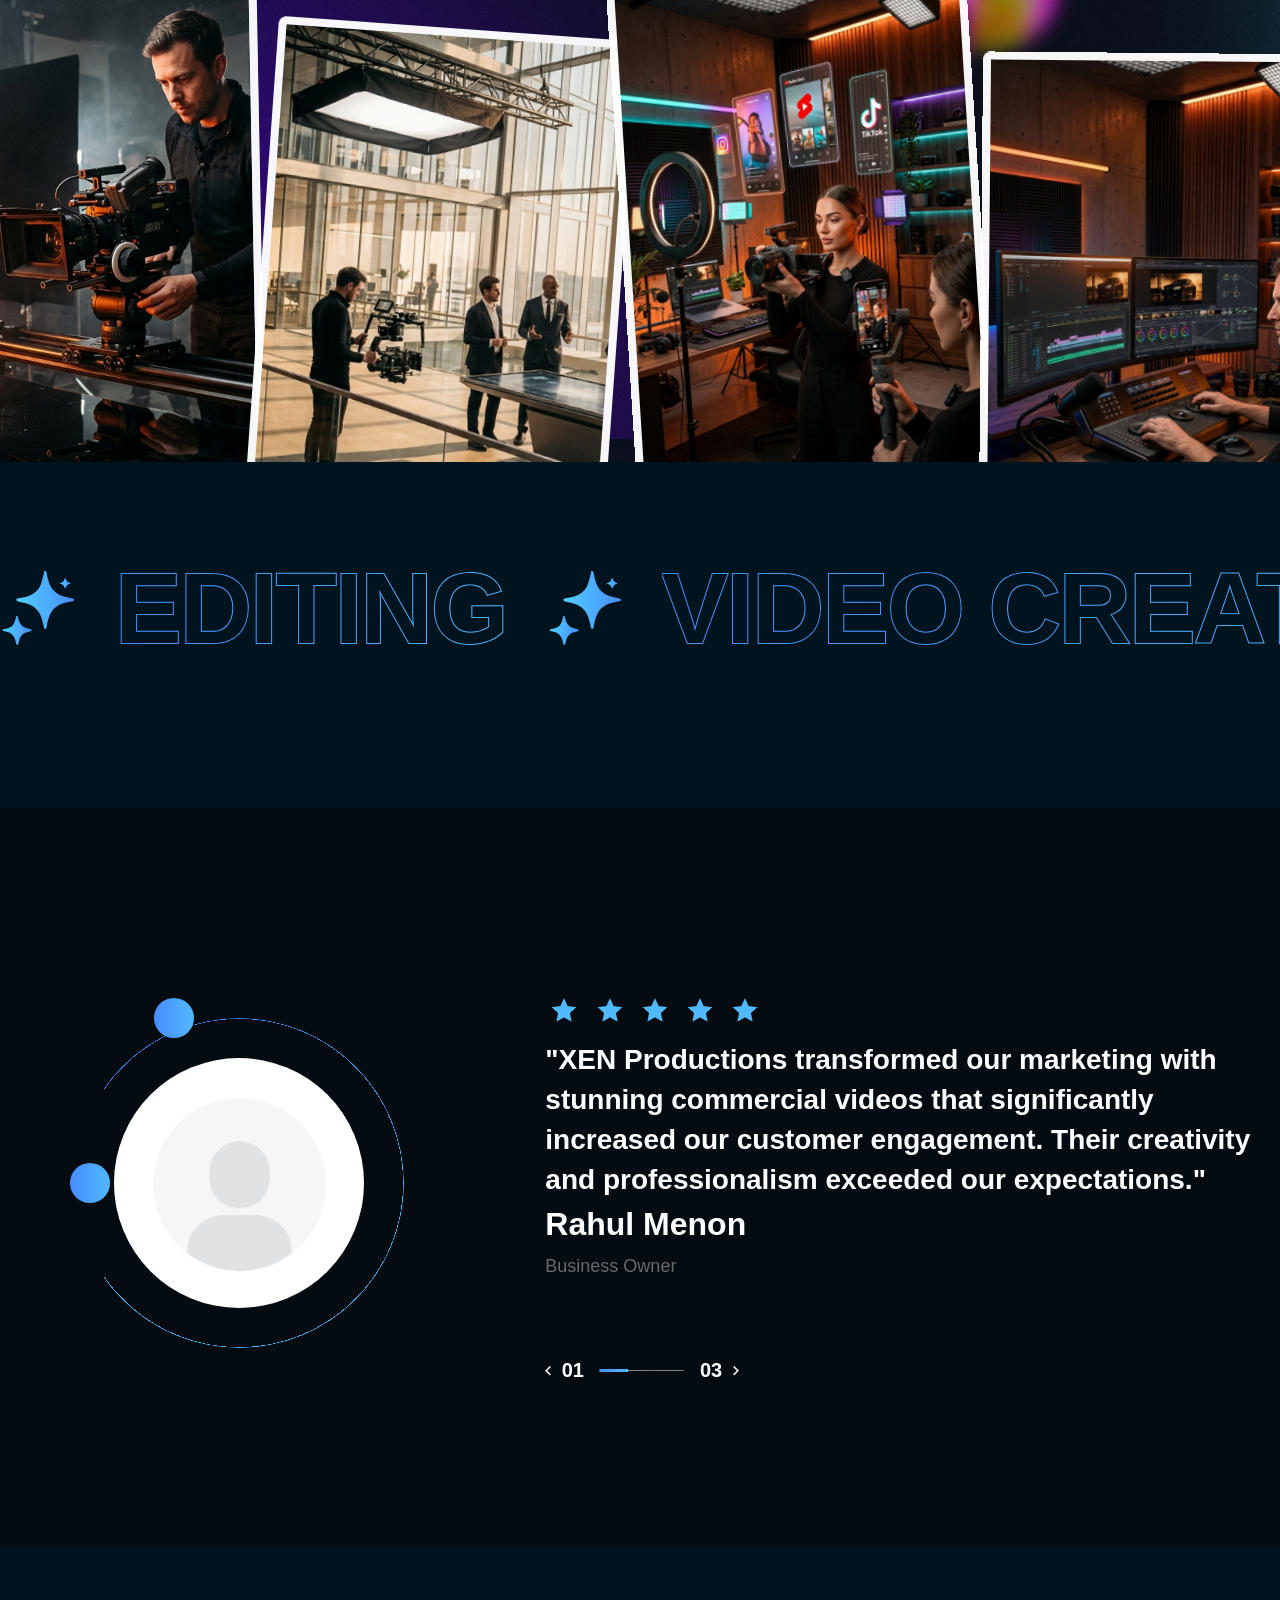
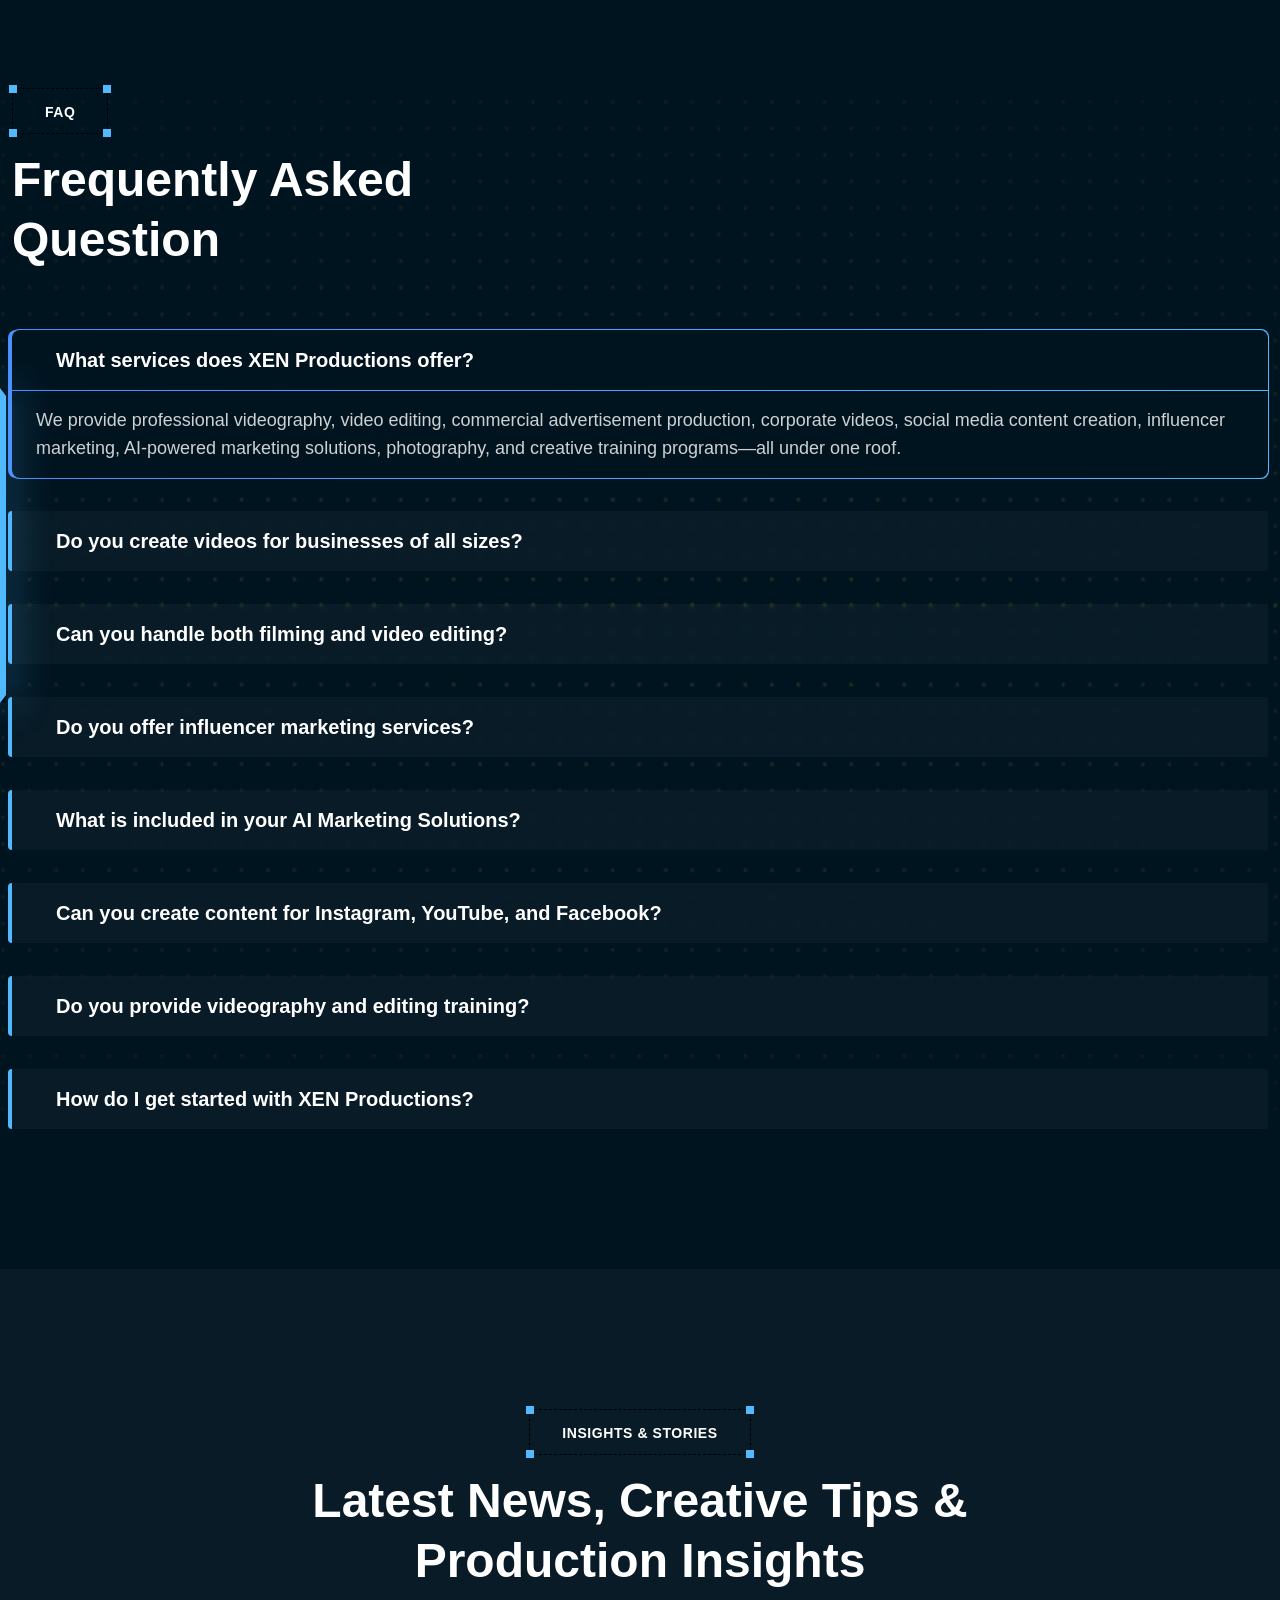
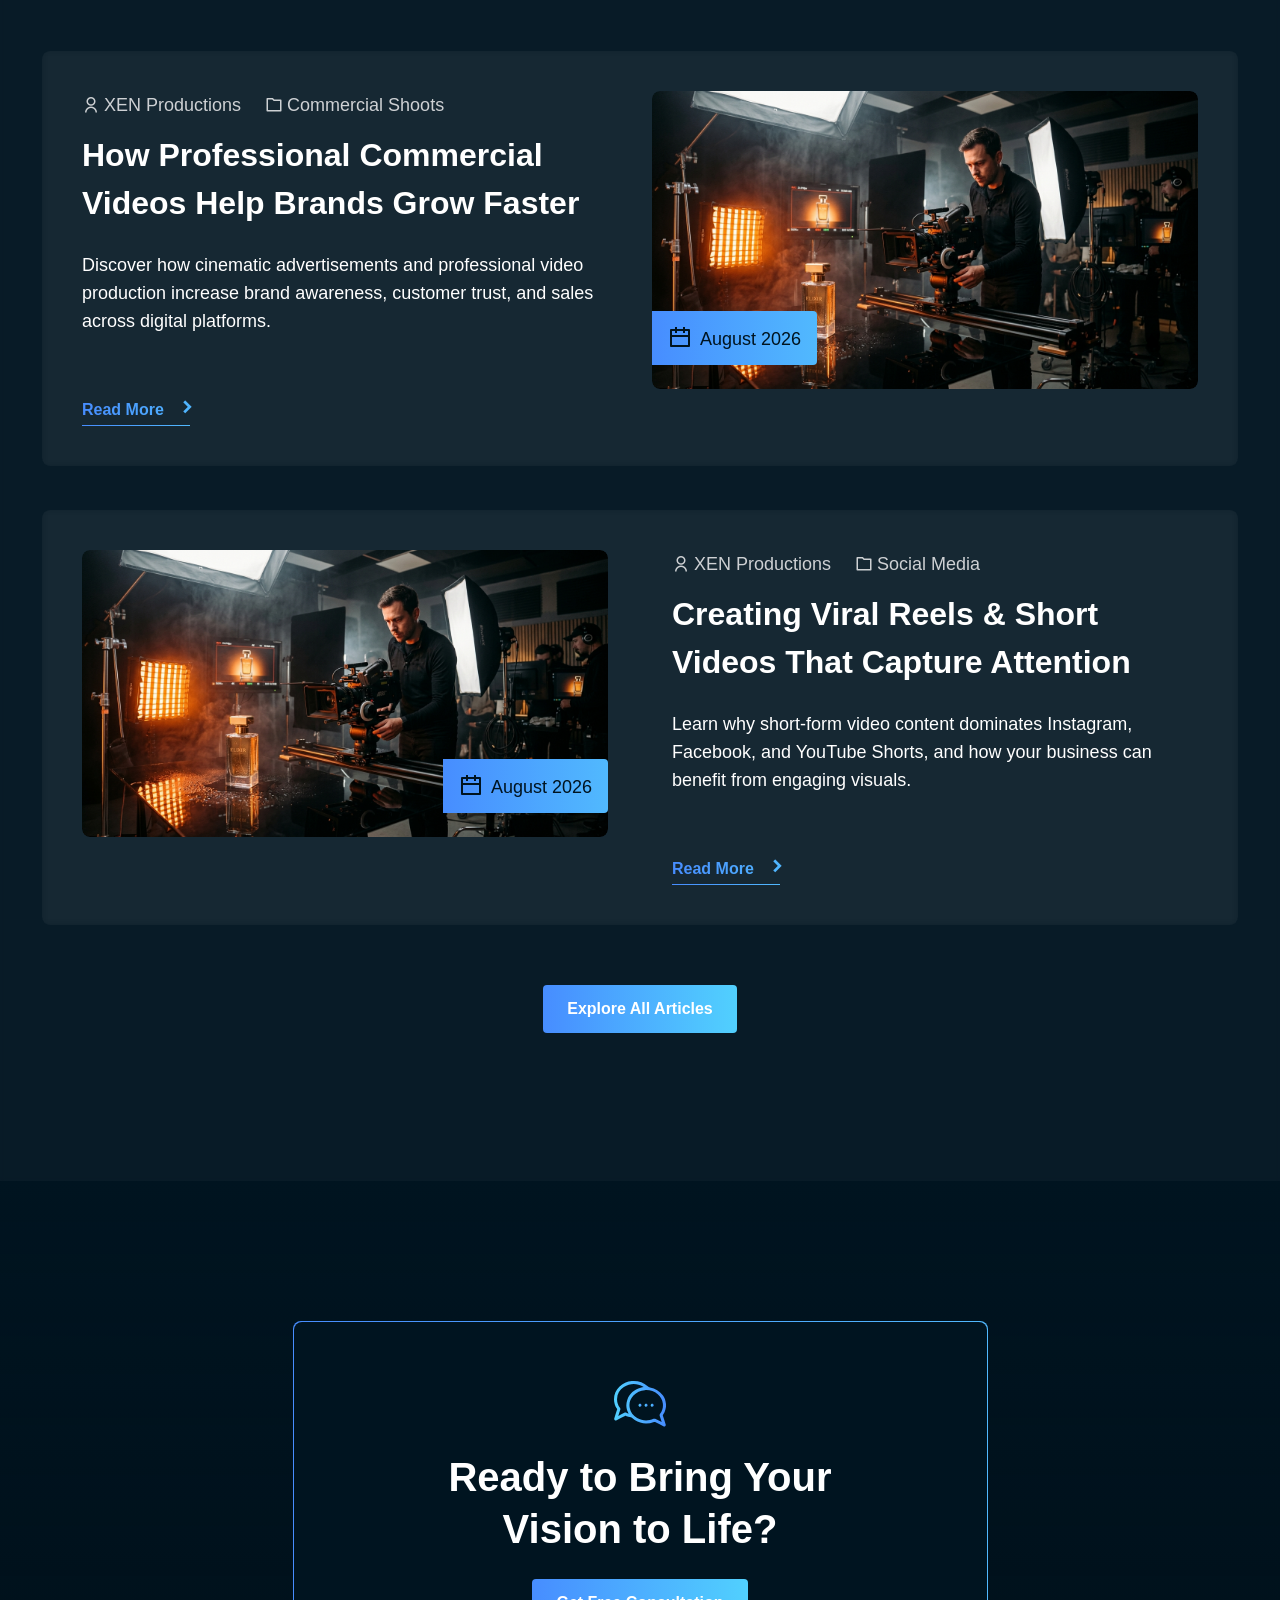
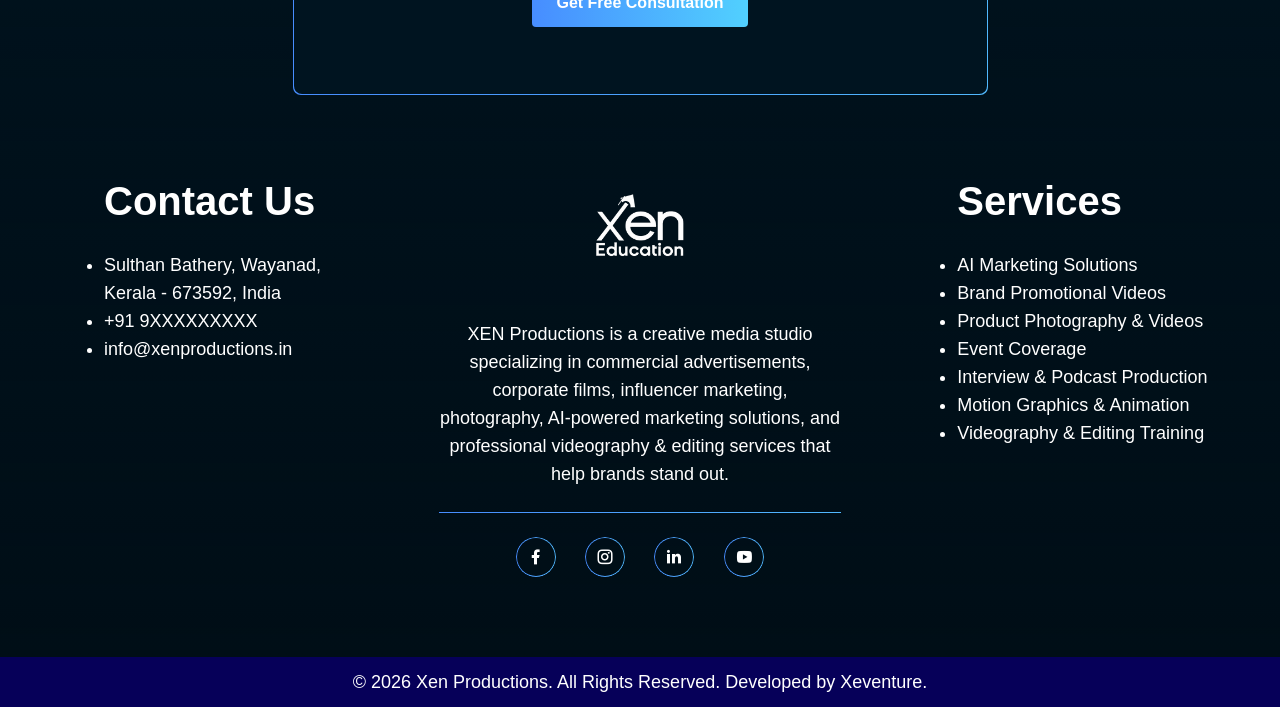
==== commit 5e5d7b4f: "project section in index" ====
--- a/index.html
+++ b/index.html
@@ -96,7 +96,7 @@
                                         <a href="project.html"><span>Projects</span></a>
 
                                     </li>
-                                     <li>
+                                    <li>
                                         <a href="blog.html"><span>Blog</span></a>
 
                                     </li>
@@ -113,7 +113,7 @@
                                 <a href="#" aria-label="Offcanvas Menu Fill"><i class="ri-menu-2-fill"></i></a>
                             </div>
                             <div class="button-wrapper">
-                                <a class="primary-btn clickable" href="service-details.html">Get Started</a>
+                                <a class="primary-btn clickable" href="service.html">Get Started</a>
                             </div>
                         </div>
                     </div>
@@ -188,7 +188,7 @@
                                                 </svg>
                                             </div>
                                             <div class="action-button-area">
-                                                <a href="service-details.html" class="clickable">
+                                                <a href="service.html" class="clickable">
                                                     <h3 class="title-sm"> Commercial & Advertisement Shoots</h3>
                                                     <svg width="32" height="32" viewBox="0 0 32 32" fill="none"
                                                         xmlns="http://www.w3.org/2000/svg">
@@ -237,7 +237,7 @@
                                                 </svg>
                                             </div>
                                             <div class="action-button-area">
-                                                <a href="service-details.html">
+                                                <a href="service.html">
                                                     <h3 class="title-sm"> Corporate & Brand Videos</h3>
                                                     <svg width="32" height="32" viewBox="0 0 32 32" fill="none"
                                                         xmlns="http://www.w3.org/2000/svg">
@@ -291,7 +291,7 @@
                                                 </svg>
                                             </div>
                                             <div class="action-button-area">
-                                                <a href="service-details.html">
+                                                <a href="service.html">
                                                     <h3 class="title-sm"> Social Media Content Creation</h3>
                                                     <svg width="32" height="32" viewBox="0 0 32 32" fill="none"
                                                         xmlns="http://www.w3.org/2000/svg">
@@ -344,7 +344,7 @@
                                                 </svg>
                                             </div>
                                             <div class="action-button-area">
-                                                <a href="service-details.html">
+                                                <a href="service.html">
                                                     <h3 class="title-sm"> Professional Video Editing</h3>
                                                     <svg width="32" height="32" viewBox="0 0 32 32" fill="none"
                                                         xmlns="http://www.w3.org/2000/svg">
@@ -398,7 +398,7 @@
                                                 </svg>
                                             </div>
                                             <div class="action-button-area">
-                                                <a href="service-details.html">
+                                                <a href="service.html">
                                                     <h3 class="title-sm"> Influencer Marketing</h3>
                                                     <svg width="32" height="32" viewBox="0 0 32 32" fill="none"
                                                         xmlns="http://www.w3.org/2000/svg">
@@ -458,7 +458,7 @@
                                                 </svg>
                                             </div>
                                             <div class="action-button-area">
-                                                <a href="service-details.html">
+                                                <a href="service.html">
                                                     <h3 class="title-sm"> AI Marketing Solutions</h3>
                                                     <svg width="32" height="32" viewBox="0 0 32 32" fill="none"
                                                         xmlns="http://www.w3.org/2000/svg">
@@ -510,7 +510,7 @@
                                                 </svg>
                                             </div>
                                             <div class="action-button-area">
-                                                <a href="service-details.html">
+                                                <a href="service.html">
                                                     <h3 class="title-sm"> Training Programs</h3>
                                                     <svg width="32" height="32" viewBox="0 0 32 32" fill="none"
                                                         xmlns="http://www.w3.org/2000/svg">
@@ -546,182 +546,7 @@
         <!-- Service Area End -->
 
         <!-- Gallery Area Start -->
-        <!-- <section class="gallery-area pt-140" style="background-image: url('images/gallery-bg-img.png');"
-            aria-label="Gallery Section">
-            <div class="gallery-container">
-
-                <div class="gallery-marquee-wrapper">
-                    <div class="gallery-marquee-inner">
-                        <div class="ratio ratio-1x1">
-                            <img src="images/sr1.png" alt="gallery-img">
-                            <div class="button-area">
-                                <a class="explore-btn" href="#">
-                                    <span>View Prompt</span>
-                                </a>
-                                <button aria-label="Copy Image" type="button"><i class="ri-file-copy-line"></i></button>
-                            </div>
-                        </div>
-                        <div class="ratio ratio-1x1">
-                            <img src="images/sr2.png" alt="gallery-img">
-                            <div class="button-area">
-                                <a class="explore-btn" href="#">
-                                    <span>View Prompt</span>
-                                </a>
-                                <button aria-label="Copy Image" type="button"><i class="ri-file-copy-line"></i></button>
-                            </div>
-                        </div>
-                        <div class="ratio ratio-1x1">
-                            <img src="images/sr3.png" alt="gallery-img">
-                            <div class="button-area">
-                                <a class="explore-btn" href="#">
-                                    <span>View Prompt</span>
-                                </a>
-                                <button aria-label="Copy Image" type="button"><i class="ri-file-copy-line"></i></button>
-                            </div>
-                        </div>
-                        <div class="ratio ratio-1x1">
-                            <img src="images/sr4.png" alt="gallery-img">
-                            <div class="button-area">
-                                <a class="explore-btn" href="#">
-                                    <span>View Prompt</span>
-                                </a>
-                                <button aria-label="Copy Image" type="button"><i class="ri-file-copy-line"></i></button>
-                            </div>
-                        </div>
-                        <div class="ratio ratio-1x1">
-                            <img src="images/sr5.png" alt="gallery-img">
-                            <div class="button-area">
-                                <a class="explore-btn" href="#">
-                                    <span>View Prompt</span>
-                                </a>
-                                <button aria-label="Copy Image" type="button"><i class="ri-file-copy-line"></i></button>
-                            </div>
-                        </div>
-                        <div class="ratio ratio-1x1">
-                            <img src="images/sr6.png" alt="gallery-img">
-                            <div class="button-area">
-                                <a class="explore-btn" href="#">
-                                    <span>View Prompt</span>
-                                </a>
-                                <button aria-label="Copy Image" type="button"><i class="ri-file-copy-line"></i></button>
-                            </div>
-                        </div>
-                        <div class="ratio ratio-1x1">
-                            <img src="images/sr7.png" alt="gallery-img">
-                            <div class="button-area">
-                                <a class="explore-btn" href="#">
-                                    <span>View Prompt</span>
-                                </a>
-                                <button aria-label="Copy Image" type="button"><i class="ri-file-copy-line"></i></button>
-                            </div>
-                        </div>
-                    </div>
-                </div>
-
-                <div class="marquee-row pb-140">
-                    <div class="marquee-block marquee1">
-                        <ul class="marquee-item-list">
-                            <li>
-                                <svg width="75" height="75" viewBox="0 0 75 75" fill="none"
-                                    xmlns="http://www.w3.org/2000/svg">
-                                    <path
-                                        d="M16.4983 28.75C16.2483 28 16.9983 27.5 17.7483 27.5C20.2483 27 22.7483 26.5 25.2483 26C29.9983 24.75 34.2483 22.75 37.4983 19C39.4983 16.75 40.7483 14.25 41.4983 11.25C42.4983 8 43.2483 4.75 43.9983 1.5C43.9983 0.5 44.2483 0 44.9983 0C45.7483 0 46.2483 0.5 46.4983 1.25C46.9983 3.25 47.2483 5.5 47.7483 7.5C48.9983 12.75 50.9983 17.5 55.2483 21C57.7483 23 60.7483 24.5 63.9983 25.5C66.9982 26.25 69.7482 26.75 72.7482 27.5C73.4982 27.75 73.9982 28 73.9982 28.75C73.9982 29.5 73.4982 30 72.4982 30.25C70.7482 30.5 68.9982 31 66.9982 31.25C62.9983 32.25 59.2482 33.5 55.9983 36C53.2483 38 50.9983 41 49.7483 44.25C48.2482 47.75 47.2483 51.5 46.7483 55.5C46.7483 56 46.4983 56.25 46.4983 56.75C46.2483 57.5 45.9983 57.75 45.2483 57.75C44.4983 57.75 43.9983 57.5 43.9983 56.75C43.7483 55.25 43.2483 53.75 42.9983 52.25C41.9983 48 40.7483 43.75 38.2483 40.25C35.9983 37.25 32.9983 35 29.4983 33.5C26.4983 32.25 23.4983 31.5 20.2483 31C19.4983 30.75 18.7483 30.75 17.9983 30.5C16.9983 30 16.2483 29.75 16.4983 28.75Z"
-                                        fill="url(#paint0_linear_412_837_ga_01)"></path>
-                                    <path
-                                        d="M17 74C16.75 73.5 16.5 73.25 16.25 72.75C15.75 70.5 15.25 68.25 14.25 66.25C12.75 63.5 10.75 62 7.75 61C6.25 60.5 5 60.25 3.5 60C3 60 2.75 59.5 2.5 59.25C2.75 59 3.25 58.5 3.5 58.25C5 57.75 6.5 57.5 8 57.25C11.25 56.25 13.75 54.25 14.75 50.75C15.25 49 15.75 47.25 16.25 45.5C16.25 45.25 16.75 44.75 17 44.75C17.25 44.75 17.75 45 17.75 45.5C18.25 47 18.5 48.75 19 50.25C20.25 53.25 22.25 55.5 25.25 56.75C27 57.5 28.75 57.75 30.5 58.25H30.75C31 58.5 31.75 58.75 31.75 59.25C31.75 60 31.25 60 30.75 60.25C28.25 60.75 25.75 61.25 23.5 62.75C21.5 64 20.25 66 19.5 68.25C19 69.75 18.75 71.25 18.25 72.75C18 73.25 17.75 73.75 17.5 74C17.5 74 17.25 74 17 74Z"
-                                        fill="url(#paint0_linear_412_837_ga_02)"></path>
-                                    <path
-                                        d="M70.5 12.5C70.25 12.75 69.75 12.75 69.5 13C67.5 13.5 66.25 14.75 65.75 16.75V17C65.5 17 65.25 17.25 65.25 17.5C65 17.25 65 17.25 64.75 17C64.25 15.25 63.5 14 61.75 13.25C61.25 13 60.75 13 60.25 12.75C60 12.75 60 12.5 59.5 12.25C62.5 11.75 64.25 10.25 64.75 7.25H65C65.25 7.25 65.5 7.25 65.75 7.5C66.25 10 67.75 11.25 70 11.75C70.25 11.75 70.25 12 70.5 12C70.5 12.25 70.5 12.25 70.5 12.5Z"
-                                        fill="url(#paint0_linear_412_837_ga_03)"></path>
-                                    <defs>
-                                        <linearGradient id="paint0_linear_412_837_ga_01" x1="16.4492" y1="28.875"
-                                            x2="73.9982" y2="28.875" gradientUnits="userSpaceOnUse">
-                                            <stop offset="0" stop-color="#51d0fe"></stop>
-                                            <stop offset="1" stop-color="#478dff"></stop>
-                                        </linearGradient>
-                                        <linearGradient id="paint0_linear_412_837_ga_02" x1="2.5" y1="59.375" x2="31.75"
-                                            y2="59.375" gradientUnits="userSpaceOnUse">
-                                            <stop offset="0" stop-color="#51d0fe"></stop>
-                                            <stop offset="1" stop-color="#478dff"></stop>
-                                        </linearGradient>
-                                        <linearGradient id="paint0_linear_412_837_ga_03" x1="59.5" y1="12.375" x2="70.5"
-                                            y2="12.375" gradientUnits="userSpaceOnUse">
-                                            <stop offset="0" stop-color="#51d0fe"></stop>
-                                            <stop offset="1" stop-color="#478dff"></stop>
-                                        </linearGradient>
-                                    </defs>
-                                </svg>
-                                <span>Animation Generator</span>
-                            </li>
-                            <li>
-                                <svg width="75" height="75" viewBox="0 0 75 75" fill="none"
-                                    xmlns="http://www.w3.org/2000/svg">
-                                    <path
-                                        d="M16.4983 28.75C16.2483 28 16.9983 27.5 17.7483 27.5C20.2483 27 22.7483 26.5 25.2483 26C29.9983 24.75 34.2483 22.75 37.4983 19C39.4983 16.75 40.7483 14.25 41.4983 11.25C42.4983 8 43.2483 4.75 43.9983 1.5C43.9983 0.5 44.2483 0 44.9983 0C45.7483 0 46.2483 0.5 46.4983 1.25C46.9983 3.25 47.2483 5.5 47.7483 7.5C48.9983 12.75 50.9983 17.5 55.2483 21C57.7483 23 60.7483 24.5 63.9983 25.5C66.9982 26.25 69.7482 26.75 72.7482 27.5C73.4982 27.75 73.9982 28 73.9982 28.75C73.9982 29.5 73.4982 30 72.4982 30.25C70.7482 30.5 68.9982 31 66.9982 31.25C62.9983 32.25 59.2482 33.5 55.9983 36C53.2483 38 50.9983 41 49.7483 44.25C48.2482 47.75 47.2483 51.5 46.7483 55.5C46.7483 56 46.4983 56.25 46.4983 56.75C46.2483 57.5 45.9983 57.75 45.2483 57.75C44.4983 57.75 43.9983 57.5 43.9983 56.75C43.7483 55.25 43.2483 53.75 42.9983 52.25C41.9983 48 40.7483 43.75 38.2483 40.25C35.9983 37.25 32.9983 35 29.4983 33.5C26.4983 32.25 23.4983 31.5 20.2483 31C19.4983 30.75 18.7483 30.75 17.9983 30.5C16.9983 30 16.2483 29.75 16.4983 28.75Z"
-                                        fill="url(#paint0_linear_412_837_ga_04)"></path>
-                                    <path
-                                        d="M17 74C16.75 73.5 16.5 73.25 16.25 72.75C15.75 70.5 15.25 68.25 14.25 66.25C12.75 63.5 10.75 62 7.75 61C6.25 60.5 5 60.25 3.5 60C3 60 2.75 59.5 2.5 59.25C2.75 59 3.25 58.5 3.5 58.25C5 57.75 6.5 57.5 8 57.25C11.25 56.25 13.75 54.25 14.75 50.75C15.25 49 15.75 47.25 16.25 45.5C16.25 45.25 16.75 44.75 17 44.75C17.25 44.75 17.75 45 17.75 45.5C18.25 47 18.5 48.75 19 50.25C20.25 53.25 22.25 55.5 25.25 56.75C27 57.5 28.75 57.75 30.5 58.25H30.75C31 58.5 31.75 58.75 31.75 59.25C31.75 60 31.25 60 30.75 60.25C28.25 60.75 25.75 61.25 23.5 62.75C21.5 64 20.25 66 19.5 68.25C19 69.75 18.75 71.25 18.25 72.75C18 73.25 17.75 73.75 17.5 74C17.5 74 17.25 74 17 74Z"
-                                        fill="url(#paint0_linear_412_837_ga_05)"></path>
-                                    <path
-                                        d="M70.5 12.5C70.25 12.75 69.75 12.75 69.5 13C67.5 13.5 66.25 14.75 65.75 16.75V17C65.5 17 65.25 17.25 65.25 17.5C65 17.25 65 17.25 64.75 17C64.25 15.25 63.5 14 61.75 13.25C61.25 13 60.75 13 60.25 12.75C60 12.75 60 12.5 59.5 12.25C62.5 11.75 64.25 10.25 64.75 7.25H65C65.25 7.25 65.5 7.25 65.75 7.5C66.25 10 67.75 11.25 70 11.75C70.25 11.75 70.25 12 70.5 12C70.5 12.25 70.5 12.25 70.5 12.5Z"
-                                        fill="url(#paint0_linear_412_837_ga_06)"></path>
-                                    <defs>
-                                        <linearGradient id="paint0_linear_412_837_ga_04" x1="16.4492" y1="28.875"
-                                            x2="73.9982" y2="28.875" gradientUnits="userSpaceOnUse">
-                                            <stop offset="0" stop-color="#51d0fe"></stop>
-                                            <stop offset="1" stop-color="#478dff"></stop>
-                                        </linearGradient>
-                                        <linearGradient id="paint0_linear_412_837_ga_05" x1="2.5" y1="59.375" x2="31.75"
-                                            y2="59.375" gradientUnits="userSpaceOnUse">
-                                            <stop offset="0" stop-color="#51d0fe"></stop>
-                                            <stop offset="1" stop-color="#478dff"></stop>
-                                        </linearGradient>
-                                        <linearGradient id="paint0_linear_412_837_ga_06" x1="59.5" y1="12.375" x2="70.5"
-                                            y2="12.375" gradientUnits="userSpaceOnUse">
-                                            <stop offset="0" stop-color="#51d0fe"></stop>
-                                            <stop offset="1" stop-color="#478dff"></stop>
-                                        </linearGradient>
-                                    </defs>
-                                </svg>
-                                <span>Video Generator</span>
-                            </li>
-                            <li>
-                                <svg width="75" height="75" viewBox="0 0 75 75" fill="none"
-                                    xmlns="http://www.w3.org/2000/svg">
-                                    <path
-                                        d="M16.4983 28.75C16.2483 28 16.9983 27.5 17.7483 27.5C20.2483 27 22.7483 26.5 25.2483 26C29.9983 24.75 34.2483 22.75 37.4983 19C39.4983 16.75 40.7483 14.25 41.4983 11.25C42.4983 8 43.2483 4.75 43.9983 1.5C43.9983 0.5 44.2483 0 44.9983 0C45.7483 0 46.2483 0.5 46.4983 1.25C46.9983 3.25 47.2483 5.5 47.7483 7.5C48.9983 12.75 50.9983 17.5 55.2483 21C57.7483 23 60.7483 24.5 63.9983 25.5C66.9982 26.25 69.7482 26.75 72.7482 27.5C73.4982 27.75 73.9982 28 73.9982 28.75C73.9982 29.5 73.4982 30 72.4982 30.25C70.7482 30.5 68.9982 31 66.9982 31.25C62.9983 32.25 59.2482 33.5 55.9983 36C53.2483 38 50.9983 41 49.7483 44.25C48.2482 47.75 47.2483 51.5 46.7483 55.5C46.7483 56 46.4983 56.25 46.4983 56.75C46.2483 57.5 45.9983 57.75 45.2483 57.75C44.4983 57.75 43.9983 57.5 43.9983 56.75C43.7483 55.25 43.2483 53.75 42.9983 52.25C41.9983 48 40.7483 43.75 38.2483 40.25C35.9983 37.25 32.9983 35 29.4983 33.5C26.4983 32.25 23.4983 31.5 20.2483 31C19.4983 30.75 18.7483 30.75 17.9983 30.5C16.9983 30 16.2483 29.75 16.4983 28.75Z"
-                                        fill="url(#paint0_linear_412_837_ga_07)"></path>
-                                    <path
-                                        d="M17 74C16.75 73.5 16.5 73.25 16.25 72.75C15.75 70.5 15.25 68.25 14.25 66.25C12.75 63.5 10.75 62 7.75 61C6.25 60.5 5 60.25 3.5 60C3 60 2.75 59.5 2.5 59.25C2.75 59 3.25 58.5 3.5 58.25C5 57.75 6.5 57.5 8 57.25C11.25 56.25 13.75 54.25 14.75 50.75C15.25 49 15.75 47.25 16.25 45.5C16.25 45.25 16.75 44.75 17 44.75C17.25 44.75 17.75 45 17.75 45.5C18.25 47 18.5 48.75 19 50.25C20.25 53.25 22.25 55.5 25.25 56.75C27 57.5 28.75 57.75 30.5 58.25H30.75C31 58.5 31.75 58.75 31.75 59.25C31.75 60 31.25 60 30.75 60.25C28.25 60.75 25.75 61.25 23.5 62.75C21.5 64 20.25 66 19.5 68.25C19 69.75 18.75 71.25 18.25 72.75C18 73.25 17.75 73.75 17.5 74C17.5 74 17.25 74 17 74Z"
-                                        fill="url(#paint0_linear_412_837_ga_08)"></path>
-                                    <path
-                                        d="M70.5 12.5C70.25 12.75 69.75 12.75 69.5 13C67.5 13.5 66.25 14.75 65.75 16.75V17C65.5 17 65.25 17.25 65.25 17.5C65 17.25 65 17.25 64.75 17C64.25 15.25 63.5 14 61.75 13.25C61.25 13 60.75 13 60.25 12.75C60 12.75 60 12.5 59.5 12.25C62.5 11.75 64.25 10.25 64.75 7.25H65C65.25 7.25 65.5 7.25 65.75 7.5C66.25 10 67.75 11.25 70 11.75C70.25 11.75 70.25 12 70.5 12C70.5 12.25 70.5 12.25 70.5 12.5Z"
-                                        fill="url(#paint0_linear_412_837_ga_09)"></path>
-                                    <defs>
-                                        <linearGradient id="paint0_linear_412_837_ga_07" x1="16.4492" y1="28.875"
-                                            x2="73.9982" y2="28.875" gradientUnits="userSpaceOnUse">
-                                            <stop offset="0" stop-color="#51d0fe"></stop>
-                                            <stop offset="1" stop-color="#478dff"></stop>
-                                        </linearGradient>
-                                        <linearGradient id="paint0_linear_412_837_ga_08" x1="2.5" y1="59.375" x2="31.75"
-                                            y2="59.375" gradientUnits="userSpaceOnUse">
-                                            <stop offset="0" stop-color="#51d0fe"></stop>
-                                            <stop offset="1" stop-color="#478dff"></stop>
-                                        </linearGradient>
-                                        <linearGradient id="paint0_linear_412_837_ga_09" x1="59.5" y1="12.375" x2="70.5"
-                                            y2="12.375" gradientUnits="userSpaceOnUse">
-                                            <stop offset="0" stop-color="#51d0fe"></stop>
-                                            <stop offset="1" stop-color="#478dff"></stop>
-                                        </linearGradient>
-                                    </defs>
-                                </svg>
-                                <span>Image Generator</span>
-                            </li>
-                        </ul>
-                    </div>
-                </div>
-            </div>
-        </section> -->
+     
         <!-- Gallery Area End -->
 
         <!-- Generation Feature Area Start -->
@@ -1132,6 +957,191 @@
         </section>
         <!-- Generation Feature Area End -->
 
+
+
+
+
+   <section class="gallery-area pt-140" style="background-image: url('images/gallery-bg-img.png');"
+            aria-label="Gallery Section">
+            <div class="gallery-container">
+
+                <div class="gallery-marquee-wrapper">
+                    <div class="gallery-marquee-inner">
+                        <div class="ratio ratio-1x1">
+                            <img src="images/sr1.png" alt="gallery-img">
+                            <div class="button-area">
+                                <a class="explore-btn" href="project.html">
+                                    <span>View Projects</span>
+                                </a>
+                            </div>
+                        </div>
+                        <div class="ratio ratio-1x1">
+                            <img src="images/sr2.png" alt="gallery-img">
+                            <div class="button-area">
+                                <a class="explore-btn" href="project.html">
+                                    <span>View Projects</span>
+                                </a>
+                            </div>
+                        </div>
+                        <div class="ratio ratio-1x1">
+                            <img src="images/sr3.png" alt="gallery-img">
+                            <div class="button-area">
+                                <a class="explore-btn" href="project.html">
+                                    <span>View Projects</span>
+                                </a>
+                            </div>
+                        </div>
+                        <div class="ratio ratio-1x1">
+                            <img src="images/sr4.png" alt="gallery-img">
+                            <div class="button-area">
+                                <a class="explore-btn" href="project.html">
+                                    <span>View Projects</span>
+                                </a>
+                            </div>
+                        </div>
+                        <div class="ratio ratio-1x1">
+                            <img src="images/sr5.png" alt="gallery-img">
+                            <div class="button-area">
+                                <a class="explore-btn" href="project.html">
+                                    <span>View Projects</span>
+                                </a>
+                            </div>
+                        </div>
+                        <div class="ratio ratio-1x1">
+                            <img src="images/sr6.png" alt="gallery-img">
+                            <div class="button-area">
+                                <a class="explore-btn" href="project.html">
+                                    <span>View Projects</span>
+                                </a>
+                            </div>
+                        </div>
+                        <div class="ratio ratio-1x1">
+                            <img src="images/sr7.png" alt="gallery-img">
+                            <div class="button-area">
+                                <a class="explore-btn" href="project.html">
+                                    <span>View Projects</span>
+                                </a>
+                            </div>
+                        </div>
+                    </div>
+                </div>
+
+                <div class="marquee-row pb-140">
+                    <div class="marquee-block marquee1">
+                        <ul class="marquee-item-list">
+                            <li>
+                                <svg width="75" height="75" viewBox="0 0 75 75" fill="none"
+                                    xmlns="http://www.w3.org/2000/svg">
+                                    <path
+                                        d="M16.4983 28.75C16.2483 28 16.9983 27.5 17.7483 27.5C20.2483 27 22.7483 26.5 25.2483 26C29.9983 24.75 34.2483 22.75 37.4983 19C39.4983 16.75 40.7483 14.25 41.4983 11.25C42.4983 8 43.2483 4.75 43.9983 1.5C43.9983 0.5 44.2483 0 44.9983 0C45.7483 0 46.2483 0.5 46.4983 1.25C46.9983 3.25 47.2483 5.5 47.7483 7.5C48.9983 12.75 50.9983 17.5 55.2483 21C57.7483 23 60.7483 24.5 63.9983 25.5C66.9982 26.25 69.7482 26.75 72.7482 27.5C73.4982 27.75 73.9982 28 73.9982 28.75C73.9982 29.5 73.4982 30 72.4982 30.25C70.7482 30.5 68.9982 31 66.9982 31.25C62.9983 32.25 59.2482 33.5 55.9983 36C53.2483 38 50.9983 41 49.7483 44.25C48.2482 47.75 47.2483 51.5 46.7483 55.5C46.7483 56 46.4983 56.25 46.4983 56.75C46.2483 57.5 45.9983 57.75 45.2483 57.75C44.4983 57.75 43.9983 57.5 43.9983 56.75C43.7483 55.25 43.2483 53.75 42.9983 52.25C41.9983 48 40.7483 43.75 38.2483 40.25C35.9983 37.25 32.9983 35 29.4983 33.5C26.4983 32.25 23.4983 31.5 20.2483 31C19.4983 30.75 18.7483 30.75 17.9983 30.5C16.9983 30 16.2483 29.75 16.4983 28.75Z"
+                                        fill="url(#paint0_linear_412_837_ga_01)"></path>
+                                    <path
+                                        d="M17 74C16.75 73.5 16.5 73.25 16.25 72.75C15.75 70.5 15.25 68.25 14.25 66.25C12.75 63.5 10.75 62 7.75 61C6.25 60.5 5 60.25 3.5 60C3 60 2.75 59.5 2.5 59.25C2.75 59 3.25 58.5 3.5 58.25C5 57.75 6.5 57.5 8 57.25C11.25 56.25 13.75 54.25 14.75 50.75C15.25 49 15.75 47.25 16.25 45.5C16.25 45.25 16.75 44.75 17 44.75C17.25 44.75 17.75 45 17.75 45.5C18.25 47 18.5 48.75 19 50.25C20.25 53.25 22.25 55.5 25.25 56.75C27 57.5 28.75 57.75 30.5 58.25H30.75C31 58.5 31.75 58.75 31.75 59.25C31.75 60 31.25 60 30.75 60.25C28.25 60.75 25.75 61.25 23.5 62.75C21.5 64 20.25 66 19.5 68.25C19 69.75 18.75 71.25 18.25 72.75C18 73.25 17.75 73.75 17.5 74C17.5 74 17.25 74 17 74Z"
+                                        fill="url(#paint0_linear_412_837_ga_02)"></path>
+                                    <path
+                                        d="M70.5 12.5C70.25 12.75 69.75 12.75 69.5 13C67.5 13.5 66.25 14.75 65.75 16.75V17C65.5 17 65.25 17.25 65.25 17.5C65 17.25 65 17.25 64.75 17C64.25 15.25 63.5 14 61.75 13.25C61.25 13 60.75 13 60.25 12.75C60 12.75 60 12.5 59.5 12.25C62.5 11.75 64.25 10.25 64.75 7.25H65C65.25 7.25 65.5 7.25 65.75 7.5C66.25 10 67.75 11.25 70 11.75C70.25 11.75 70.25 12 70.5 12C70.5 12.25 70.5 12.25 70.5 12.5Z"
+                                        fill="url(#paint0_linear_412_837_ga_03)"></path>
+                                    <defs>
+                                        <linearGradient id="paint0_linear_412_837_ga_01" x1="16.4492" y1="28.875"
+                                            x2="73.9982" y2="28.875" gradientUnits="userSpaceOnUse">
+                                            <stop offset="0" stop-color="#51d0fe"></stop>
+                                            <stop offset="1" stop-color="#478dff"></stop>
+                                        </linearGradient>
+                                        <linearGradient id="paint0_linear_412_837_ga_02" x1="2.5" y1="59.375" x2="31.75"
+                                            y2="59.375" gradientUnits="userSpaceOnUse">
+                                            <stop offset="0" stop-color="#51d0fe"></stop>
+                                            <stop offset="1" stop-color="#478dff"></stop>
+                                        </linearGradient>
+                                        <linearGradient id="paint0_linear_412_837_ga_03" x1="59.5" y1="12.375" x2="70.5"
+                                            y2="12.375" gradientUnits="userSpaceOnUse">
+                                            <stop offset="0" stop-color="#51d0fe"></stop>
+                                            <stop offset="1" stop-color="#478dff"></stop>
+                                        </linearGradient>
+                                    </defs>
+                                </svg>
+                                <span>Editing</span>
+                            </li>
+                            <li>
+                                <svg width="75" height="75" viewBox="0 0 75 75" fill="none"
+                                    xmlns="http://www.w3.org/2000/svg">
+                                    <path
+                                        d="M16.4983 28.75C16.2483 28 16.9983 27.5 17.7483 27.5C20.2483 27 22.7483 26.5 25.2483 26C29.9983 24.75 34.2483 22.75 37.4983 19C39.4983 16.75 40.7483 14.25 41.4983 11.25C42.4983 8 43.2483 4.75 43.9983 1.5C43.9983 0.5 44.2483 0 44.9983 0C45.7483 0 46.2483 0.5 46.4983 1.25C46.9983 3.25 47.2483 5.5 47.7483 7.5C48.9983 12.75 50.9983 17.5 55.2483 21C57.7483 23 60.7483 24.5 63.9983 25.5C66.9982 26.25 69.7482 26.75 72.7482 27.5C73.4982 27.75 73.9982 28 73.9982 28.75C73.9982 29.5 73.4982 30 72.4982 30.25C70.7482 30.5 68.9982 31 66.9982 31.25C62.9983 32.25 59.2482 33.5 55.9983 36C53.2483 38 50.9983 41 49.7483 44.25C48.2482 47.75 47.2483 51.5 46.7483 55.5C46.7483 56 46.4983 56.25 46.4983 56.75C46.2483 57.5 45.9983 57.75 45.2483 57.75C44.4983 57.75 43.9983 57.5 43.9983 56.75C43.7483 55.25 43.2483 53.75 42.9983 52.25C41.9983 48 40.7483 43.75 38.2483 40.25C35.9983 37.25 32.9983 35 29.4983 33.5C26.4983 32.25 23.4983 31.5 20.2483 31C19.4983 30.75 18.7483 30.75 17.9983 30.5C16.9983 30 16.2483 29.75 16.4983 28.75Z"
+                                        fill="url(#paint0_linear_412_837_ga_04)"></path>
+                                    <path
+                                        d="M17 74C16.75 73.5 16.5 73.25 16.25 72.75C15.75 70.5 15.25 68.25 14.25 66.25C12.75 63.5 10.75 62 7.75 61C6.25 60.5 5 60.25 3.5 60C3 60 2.75 59.5 2.5 59.25C2.75 59 3.25 58.5 3.5 58.25C5 57.75 6.5 57.5 8 57.25C11.25 56.25 13.75 54.25 14.75 50.75C15.25 49 15.75 47.25 16.25 45.5C16.25 45.25 16.75 44.75 17 44.75C17.25 44.75 17.75 45 17.75 45.5C18.25 47 18.5 48.75 19 50.25C20.25 53.25 22.25 55.5 25.25 56.75C27 57.5 28.75 57.75 30.5 58.25H30.75C31 58.5 31.75 58.75 31.75 59.25C31.75 60 31.25 60 30.75 60.25C28.25 60.75 25.75 61.25 23.5 62.75C21.5 64 20.25 66 19.5 68.25C19 69.75 18.75 71.25 18.25 72.75C18 73.25 17.75 73.75 17.5 74C17.5 74 17.25 74 17 74Z"
+                                        fill="url(#paint0_linear_412_837_ga_05)"></path>
+                                    <path
+                                        d="M70.5 12.5C70.25 12.75 69.75 12.75 69.5 13C67.5 13.5 66.25 14.75 65.75 16.75V17C65.5 17 65.25 17.25 65.25 17.5C65 17.25 65 17.25 64.75 17C64.25 15.25 63.5 14 61.75 13.25C61.25 13 60.75 13 60.25 12.75C60 12.75 60 12.5 59.5 12.25C62.5 11.75 64.25 10.25 64.75 7.25H65C65.25 7.25 65.5 7.25 65.75 7.5C66.25 10 67.75 11.25 70 11.75C70.25 11.75 70.25 12 70.5 12C70.5 12.25 70.5 12.25 70.5 12.5Z"
+                                        fill="url(#paint0_linear_412_837_ga_06)"></path>
+                                    <defs>
+                                        <linearGradient id="paint0_linear_412_837_ga_04" x1="16.4492" y1="28.875"
+                                            x2="73.9982" y2="28.875" gradientUnits="userSpaceOnUse">
+                                            <stop offset="0" stop-color="#51d0fe"></stop>
+                                            <stop offset="1" stop-color="#478dff"></stop>
+                                        </linearGradient>
+                                        <linearGradient id="paint0_linear_412_837_ga_05" x1="2.5" y1="59.375" x2="31.75"
+                                            y2="59.375" gradientUnits="userSpaceOnUse">
+                                            <stop offset="0" stop-color="#51d0fe"></stop>
+                                            <stop offset="1" stop-color="#478dff"></stop>
+                                        </linearGradient>
+                                        <linearGradient id="paint0_linear_412_837_ga_06" x1="59.5" y1="12.375" x2="70.5"
+                                            y2="12.375" gradientUnits="userSpaceOnUse">
+                                            <stop offset="0" stop-color="#51d0fe"></stop>
+                                            <stop offset="1" stop-color="#478dff"></stop>
+                                        </linearGradient>
+                                    </defs>
+                                </svg>
+                                <span>Video Creation</span>
+                            </li>
+                            <li>
+                                <svg width="75" height="75" viewBox="0 0 75 75" fill="none"
+                                    xmlns="http://www.w3.org/2000/svg">
+                                    <path
+                                        d="M16.4983 28.75C16.2483 28 16.9983 27.5 17.7483 27.5C20.2483 27 22.7483 26.5 25.2483 26C29.9983 24.75 34.2483 22.75 37.4983 19C39.4983 16.75 40.7483 14.25 41.4983 11.25C42.4983 8 43.2483 4.75 43.9983 1.5C43.9983 0.5 44.2483 0 44.9983 0C45.7483 0 46.2483 0.5 46.4983 1.25C46.9983 3.25 47.2483 5.5 47.7483 7.5C48.9983 12.75 50.9983 17.5 55.2483 21C57.7483 23 60.7483 24.5 63.9983 25.5C66.9982 26.25 69.7482 26.75 72.7482 27.5C73.4982 27.75 73.9982 28 73.9982 28.75C73.9982 29.5 73.4982 30 72.4982 30.25C70.7482 30.5 68.9982 31 66.9982 31.25C62.9983 32.25 59.2482 33.5 55.9983 36C53.2483 38 50.9983 41 49.7483 44.25C48.2482 47.75 47.2483 51.5 46.7483 55.5C46.7483 56 46.4983 56.25 46.4983 56.75C46.2483 57.5 45.9983 57.75 45.2483 57.75C44.4983 57.75 43.9983 57.5 43.9983 56.75C43.7483 55.25 43.2483 53.75 42.9983 52.25C41.9983 48 40.7483 43.75 38.2483 40.25C35.9983 37.25 32.9983 35 29.4983 33.5C26.4983 32.25 23.4983 31.5 20.2483 31C19.4983 30.75 18.7483 30.75 17.9983 30.5C16.9983 30 16.2483 29.75 16.4983 28.75Z"
+                                        fill="url(#paint0_linear_412_837_ga_07)"></path>
+                                    <path
+                                        d="M17 74C16.75 73.5 16.5 73.25 16.25 72.75C15.75 70.5 15.25 68.25 14.25 66.25C12.75 63.5 10.75 62 7.75 61C6.25 60.5 5 60.25 3.5 60C3 60 2.75 59.5 2.5 59.25C2.75 59 3.25 58.5 3.5 58.25C5 57.75 6.5 57.5 8 57.25C11.25 56.25 13.75 54.25 14.75 50.75C15.25 49 15.75 47.25 16.25 45.5C16.25 45.25 16.75 44.75 17 44.75C17.25 44.75 17.75 45 17.75 45.5C18.25 47 18.5 48.75 19 50.25C20.25 53.25 22.25 55.5 25.25 56.75C27 57.5 28.75 57.75 30.5 58.25H30.75C31 58.5 31.75 58.75 31.75 59.25C31.75 60 31.25 60 30.75 60.25C28.25 60.75 25.75 61.25 23.5 62.75C21.5 64 20.25 66 19.5 68.25C19 69.75 18.75 71.25 18.25 72.75C18 73.25 17.75 73.75 17.5 74C17.5 74 17.25 74 17 74Z"
+                                        fill="url(#paint0_linear_412_837_ga_08)"></path>
+                                    <path
+                                        d="M70.5 12.5C70.25 12.75 69.75 12.75 69.5 13C67.5 13.5 66.25 14.75 65.75 16.75V17C65.5 17 65.25 17.25 65.25 17.5C65 17.25 65 17.25 64.75 17C64.25 15.25 63.5 14 61.75 13.25C61.25 13 60.75 13 60.25 12.75C60 12.75 60 12.5 59.5 12.25C62.5 11.75 64.25 10.25 64.75 7.25H65C65.25 7.25 65.5 7.25 65.75 7.5C66.25 10 67.75 11.25 70 11.75C70.25 11.75 70.25 12 70.5 12C70.5 12.25 70.5 12.25 70.5 12.5Z"
+                                        fill="url(#paint0_linear_412_837_ga_09)"></path>
+                                    <defs>
+                                        <linearGradient id="paint0_linear_412_837_ga_07" x1="16.4492" y1="28.875"
+                                            x2="73.9982" y2="28.875" gradientUnits="userSpaceOnUse">
+                                            <stop offset="0" stop-color="#51d0fe"></stop>
+                                            <stop offset="1" stop-color="#478dff"></stop>
+                                        </linearGradient>
+                                        <linearGradient id="paint0_linear_412_837_ga_08" x1="2.5" y1="59.375" x2="31.75"
+                                            y2="59.375" gradientUnits="userSpaceOnUse">
+                                            <stop offset="0" stop-color="#51d0fe"></stop>
+                                            <stop offset="1" stop-color="#478dff"></stop>
+                                        </linearGradient>
+                                        <linearGradient id="paint0_linear_412_837_ga_09" x1="59.5" y1="12.375" x2="70.5"
+                                            y2="12.375" gradientUnits="userSpaceOnUse">
+                                            <stop offset="0" stop-color="#51d0fe"></stop>
+                                            <stop offset="1" stop-color="#478dff"></stop>
+                                        </linearGradient>
+                                    </defs>
+                                </svg>
+                                <span>AI Marketing</span>
+                            </li>
+                        </ul>
+                    </div>
+                </div>
+            </div>
+        </section>
+
+
+
+
+
+
+
+
+
+
+
+
         <!-- Pricing Table Area Start -->
         <!-- <section class="pricing-area pb-140" style="background-image: url('images/pricing-table-bg.png');">
             <div class="container common-container">
@@ -1171,7 +1181,7 @@
                                                 <h2 class="price-ammount">$40</h2>
                                                 <p>/Month</p>
                                             </div>
-                                            <a href="service-details.html" class="secondary-btn-black">Get Started</a>
+                                            <a href="service.html" class="secondary-btn-black">Get Started</a>
                                         </div>
                                         <div class="pricing-feature">
                                             <ul>
@@ -1192,7 +1202,7 @@
                                                 <h2 class="price-ammount">$29</h2>
                                                 <p>/Month</p>
                                             </div>
-                                            <a class="explore-btn" href="service-details.html">
+                                            <a class="explore-btn" href="service.html">
                                                 <span>Get Started</span>
                                             </a>
                                         </div>
@@ -1218,7 +1228,7 @@
                                                 <h2 class="price-ammount">$60</h2>
                                                 <p>/Year</p>
                                             </div>
-                                            <a href="service-details.html" class="secondary-btn-black">Get Started</a>
+                                            <a href="service.html" class="secondary-btn-black">Get Started</a>
                                         </div>
                                         <div class="pricing-feature">
                                             <ul>
@@ -1239,7 +1249,7 @@
                                                 <h2 class="price-ammount">$32</h2>
                                                 <p>/Year</p>
                                             </div>
-                                            <a class="explore-btn" href="service-details.html">
+                                            <a class="explore-btn" href="service.html">
                                                 <span>Get Started</span>
                                             </a>
                                         </div>
@@ -1272,7 +1282,7 @@
     background-size: cover;
     background-position: center;
 ">
-          
+
             <div class="container common-container">
                 <div class="testimonial-carrousel">
                     <div class="swiper-wrapper">
@@ -1282,27 +1292,9 @@
                                     <div class="left-wrapper">
                                         <div class="testimonial-image">
                                             <div class="testimonial-ring"></div>
-                                            <img src="images/testi.png" alt="testimonial-1-image">
-                                        </div>
-                                        <div class="quote-icon">
-                                            <svg width="83" height="60" viewBox="0 0 83 60" fill="none"
-                                                xmlns="http://www.w3.org/2000/svg">
-                                                <g clip-path="url(#clip0_testimonial_1)">
-                                                    <path
-                                                        d="M0 1.81942C0.649548 0.408859 1.76596 0 3.26804 0C13.2142 0.0408859 23.1401 0.0204429 33.0863 0.0204429C35.2583 0.0204429 36.1311 0.899489 36.1311 3.08688C36.1311 13.1244 36.1311 23.1618 36.1108 33.1993C36.1108 33.9148 35.989 34.6712 35.7657 35.3458C33.3096 42.8279 30.8332 50.2896 28.3568 57.7717C27.7885 59.4889 27.0983 60 25.3324 60C23.0589 60 20.7855 60 18.5324 60C16.5026 60 15.6094 59.1005 15.6094 57.0562C15.6094 50.5349 15.6094 43.9932 15.6094 37.4719C15.6094 37.1448 15.6094 36.8382 15.6094 36.4089C15.2441 36.4089 14.9599 36.4089 14.6757 36.4089C10.819 36.4089 6.94204 36.3884 3.08535 36.4293C1.58327 36.4497 0.527757 35.9387 0 34.4668C0 23.5911 0 12.6951 0 1.81942Z"
-                                                        fill="#001420"></path>
-                                                    <path
-                                                        d="M62.5192 36.4089C62.1132 36.4089 61.8087 36.4089 61.5246 36.4089C57.607 36.4089 53.6894 36.4089 49.7718 36.4089C47.8232 36.4089 46.8691 35.4481 46.8691 33.506C46.8691 23.305 46.8691 13.104 46.8691 2.90296C46.8691 0.960883 47.8232 0.0205078 49.7718 0.0205078C59.8804 0.0205078 69.9687 0.0205078 80.0773 0.0205078C82.0868 0.0205078 83.0002 0.94044 83.0002 2.96429C83.0002 13.104 83.0002 23.2641 82.9799 33.4038C82.9799 34.0171 82.8581 34.6508 82.6754 35.2437C80.1991 42.8076 77.7024 50.351 75.2057 57.8944C74.6982 59.4481 73.9675 60.0001 72.3436 60.0001C69.989 60.0205 67.6344 60.0205 65.3001 60.0001C63.4326 60.0001 62.5192 59.0801 62.5192 57.1789C62.5192 50.6168 62.5192 44.075 62.5192 37.5128C62.5192 37.1858 62.5192 36.8587 62.5192 36.4089Z"
-                                                        fill="#001420"></path>
-                                                </g>
-                                                <defs>
-                                                    <clipPath id="clip0_testimonial_1">
-                                                        <rect width="83" height="60" fill="white"></rect>
-                                                    </clipPath>
-                                                </defs>
-                                            </svg>
-
-                                        </div>
+                                            <img src="images/testi.png" width="250" alt="testimonial-1-image">
+                                        </div>
+
                                     </div>
                                 </div>
                                 <div class="col-xl-7 col-lg-7 col-md-12 col-sm-12">
@@ -1341,27 +1333,9 @@
                                     <div class="left-wrapper">
                                         <div class="testimonial-image">
                                             <div class="testimonial-ring"></div>
-                                            <img src="images/testi.png" alt="testimonial-1-image">
-                                        </div>
-                                        <div class="quote-icon">
-                                            <svg width="83" height="60" viewBox="0 0 83 60" fill="none"
-                                                xmlns="http://www.w3.org/2000/svg">
-                                                <g clip-path="url(#clip0_testimonial_1_001)">
-                                                    <path
-                                                        d="M0 1.81942C0.649548 0.408859 1.76596 0 3.26804 0C13.2142 0.0408859 23.1401 0.0204429 33.0863 0.0204429C35.2583 0.0204429 36.1311 0.899489 36.1311 3.08688C36.1311 13.1244 36.1311 23.1618 36.1108 33.1993C36.1108 33.9148 35.989 34.6712 35.7657 35.3458C33.3096 42.8279 30.8332 50.2896 28.3568 57.7717C27.7885 59.4889 27.0983 60 25.3324 60C23.0589 60 20.7855 60 18.5324 60C16.5026 60 15.6094 59.1005 15.6094 57.0562C15.6094 50.5349 15.6094 43.9932 15.6094 37.4719C15.6094 37.1448 15.6094 36.8382 15.6094 36.4089C15.2441 36.4089 14.9599 36.4089 14.6757 36.4089C10.819 36.4089 6.94204 36.3884 3.08535 36.4293C1.58327 36.4497 0.527757 35.9387 0 34.4668C0 23.5911 0 12.6951 0 1.81942Z"
-                                                        fill="#001420"></path>
-                                                    <path
-                                                        d="M62.5192 36.4089C62.1132 36.4089 61.8087 36.4089 61.5246 36.4089C57.607 36.4089 53.6894 36.4089 49.7718 36.4089C47.8232 36.4089 46.8691 35.4481 46.8691 33.506C46.8691 23.305 46.8691 13.104 46.8691 2.90296C46.8691 0.960883 47.8232 0.0205078 49.7718 0.0205078C59.8804 0.0205078 69.9687 0.0205078 80.0773 0.0205078C82.0868 0.0205078 83.0002 0.94044 83.0002 2.96429C83.0002 13.104 83.0002 23.2641 82.9799 33.4038C82.9799 34.0171 82.8581 34.6508 82.6754 35.2437C80.1991 42.8076 77.7024 50.351 75.2057 57.8944C74.6982 59.4481 73.9675 60.0001 72.3436 60.0001C69.989 60.0205 67.6344 60.0205 65.3001 60.0001C63.4326 60.0001 62.5192 59.0801 62.5192 57.1789C62.5192 50.6168 62.5192 44.075 62.5192 37.5128C62.5192 37.1858 62.5192 36.8587 62.5192 36.4089Z"
-                                                        fill="#001420"></path>
-                                                </g>
-                                                <defs>
-                                                    <clipPath id="clip0_testimonial_1_001">
-                                                        <rect width="83" height="60" fill="white"></rect>
-                                                    </clipPath>
-                                                </defs>
-                                            </svg>
-
-                                        </div>
+                                            <img src="images/testi.png" width="250" alt="testimonial-1-image">
+                                        </div>
+                                        v>
                                     </div>
                                 </div>
                                 <div class="col-xl-7 col-lg-7 col-md-12 col-sm-12">
@@ -1398,27 +1372,9 @@
                                     <div class="left-wrapper">
                                         <div class="testimonial-image">
                                             <div class="testimonial-ring"></div>
-                                            <img src="images/testi.png" alt="testimonial-1-image">
-                                        </div>
-                                        <div class="quote-icon">
-                                            <svg width="83" height="60" viewBox="0 0 83 60" fill="none"
-                                                xmlns="http://www.w3.org/2000/svg">
-                                                <g clip-path="url(#clip0_testimonial_1_0001212)">
-                                                    <path
-                                                        d="M0 1.81942C0.649548 0.408859 1.76596 0 3.26804 0C13.2142 0.0408859 23.1401 0.0204429 33.0863 0.0204429C35.2583 0.0204429 36.1311 0.899489 36.1311 3.08688C36.1311 13.1244 36.1311 23.1618 36.1108 33.1993C36.1108 33.9148 35.989 34.6712 35.7657 35.3458C33.3096 42.8279 30.8332 50.2896 28.3568 57.7717C27.7885 59.4889 27.0983 60 25.3324 60C23.0589 60 20.7855 60 18.5324 60C16.5026 60 15.6094 59.1005 15.6094 57.0562C15.6094 50.5349 15.6094 43.9932 15.6094 37.4719C15.6094 37.1448 15.6094 36.8382 15.6094 36.4089C15.2441 36.4089 14.9599 36.4089 14.6757 36.4089C10.819 36.4089 6.94204 36.3884 3.08535 36.4293C1.58327 36.4497 0.527757 35.9387 0 34.4668C0 23.5911 0 12.6951 0 1.81942Z"
-                                                        fill="#001420"></path>
-                                                    <path
-                                                        d="M62.5192 36.4089C62.1132 36.4089 61.8087 36.4089 61.5246 36.4089C57.607 36.4089 53.6894 36.4089 49.7718 36.4089C47.8232 36.4089 46.8691 35.4481 46.8691 33.506C46.8691 23.305 46.8691 13.104 46.8691 2.90296C46.8691 0.960883 47.8232 0.0205078 49.7718 0.0205078C59.8804 0.0205078 69.9687 0.0205078 80.0773 0.0205078C82.0868 0.0205078 83.0002 0.94044 83.0002 2.96429C83.0002 13.104 83.0002 23.2641 82.9799 33.4038C82.9799 34.0171 82.8581 34.6508 82.6754 35.2437C80.1991 42.8076 77.7024 50.351 75.2057 57.8944C74.6982 59.4481 73.9675 60.0001 72.3436 60.0001C69.989 60.0205 67.6344 60.0205 65.3001 60.0001C63.4326 60.0001 62.5192 59.0801 62.5192 57.1789C62.5192 50.6168 62.5192 44.075 62.5192 37.5128C62.5192 37.1858 62.5192 36.8587 62.5192 36.4089Z"
-                                                        fill="#001420"></path>
-                                                </g>
-                                                <defs>
-                                                    <clipPath id="clip0_testimonial_1_0001212">
-                                                        <rect width="83" height="60" fill="white"></rect>
-                                                    </clipPath>
-                                                </defs>
-                                            </svg>
-
-                                        </div>
+                                            <img src="images/testi.png" width="250" alt="testimonial-1-image">
+                                        </div>
+
                                     </div>
                                 </div>
                                 <div class="col-xl-7 col-lg-7 col-md-12 col-sm-12">
@@ -1473,16 +1429,16 @@
             </div>
             <div class="container common-container">
                 <div class="row  gx-0 gy-4">
-                   
+
                     <div class="col-xl-12 col-lg-7 col-md-12 col-sm-12">
                         <div class="right-wrapper">
                             <div class="right-wrapper">
-   <div class="section-heading-wrapper">
-                                <div class="sub-heading mb-16">
-                                    <span class="">FAQ</span>
-                                </div>
-                                <h2 class="mb-60 ">Frequently Asked <br> Question</h2>
-                            </div>
+                                <div class="section-heading-wrapper">
+                                    <div class="sub-heading mb-16">
+                                        <span class="">FAQ</span>
+                                    </div>
+                                    <h2 class="mb-60 ">Frequently Asked <br> Question</h2>
+                                </div>
                                 <!-- FAQ 1 -->
                                 <div class="single-qa-item single-qa-item-active">
                                     <div class="question question-active">
@@ -1526,7 +1482,7 @@
                                     </p>
                                 </div>
 
-                             
+
 
                                 <!-- FAQ 4 -->
                                 <div class="single-qa-item">
@@ -1580,7 +1536,7 @@
                                     </p>
                                 </div>
 
-                         
+
 
                                 <!-- FAQ 8 -->
                                 <div class="single-qa-item">
@@ -1755,7 +1711,7 @@
                         </div>
                     </article>
 
-                 
+
 
                 </div>
 
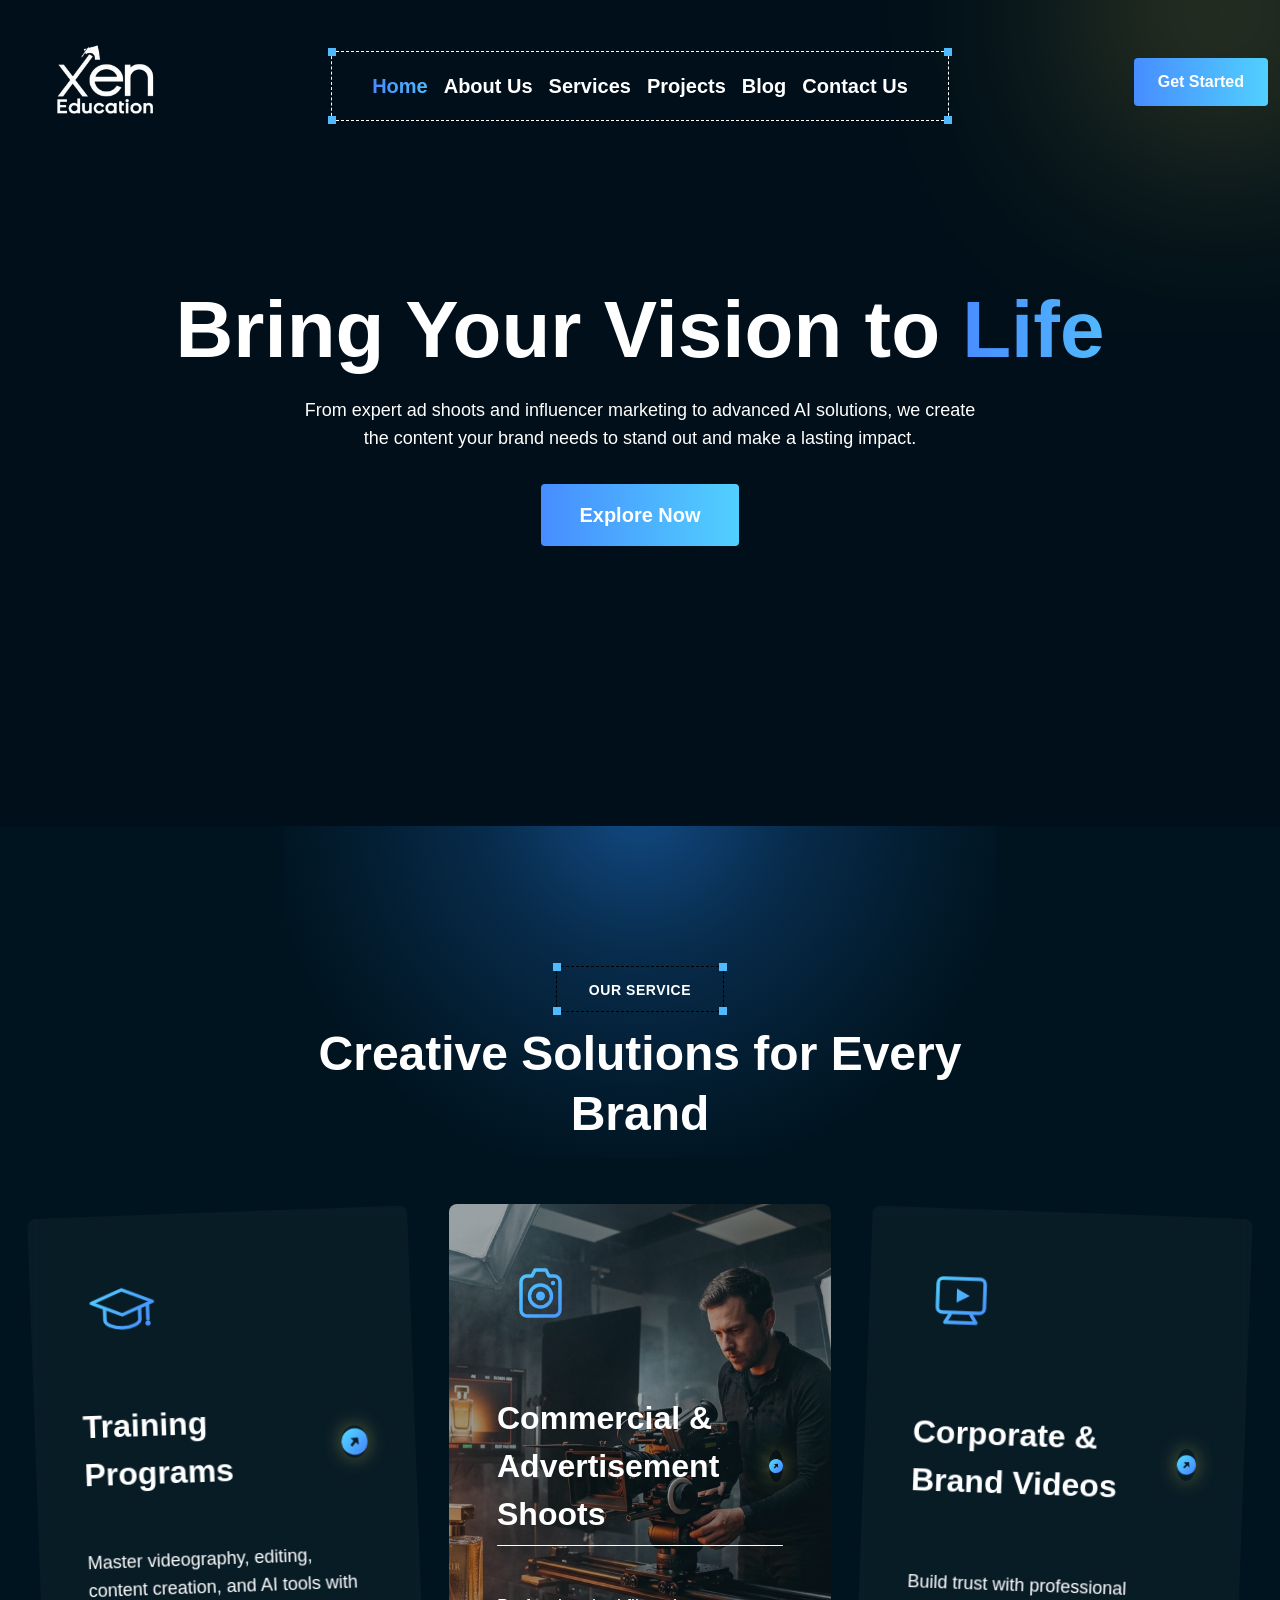
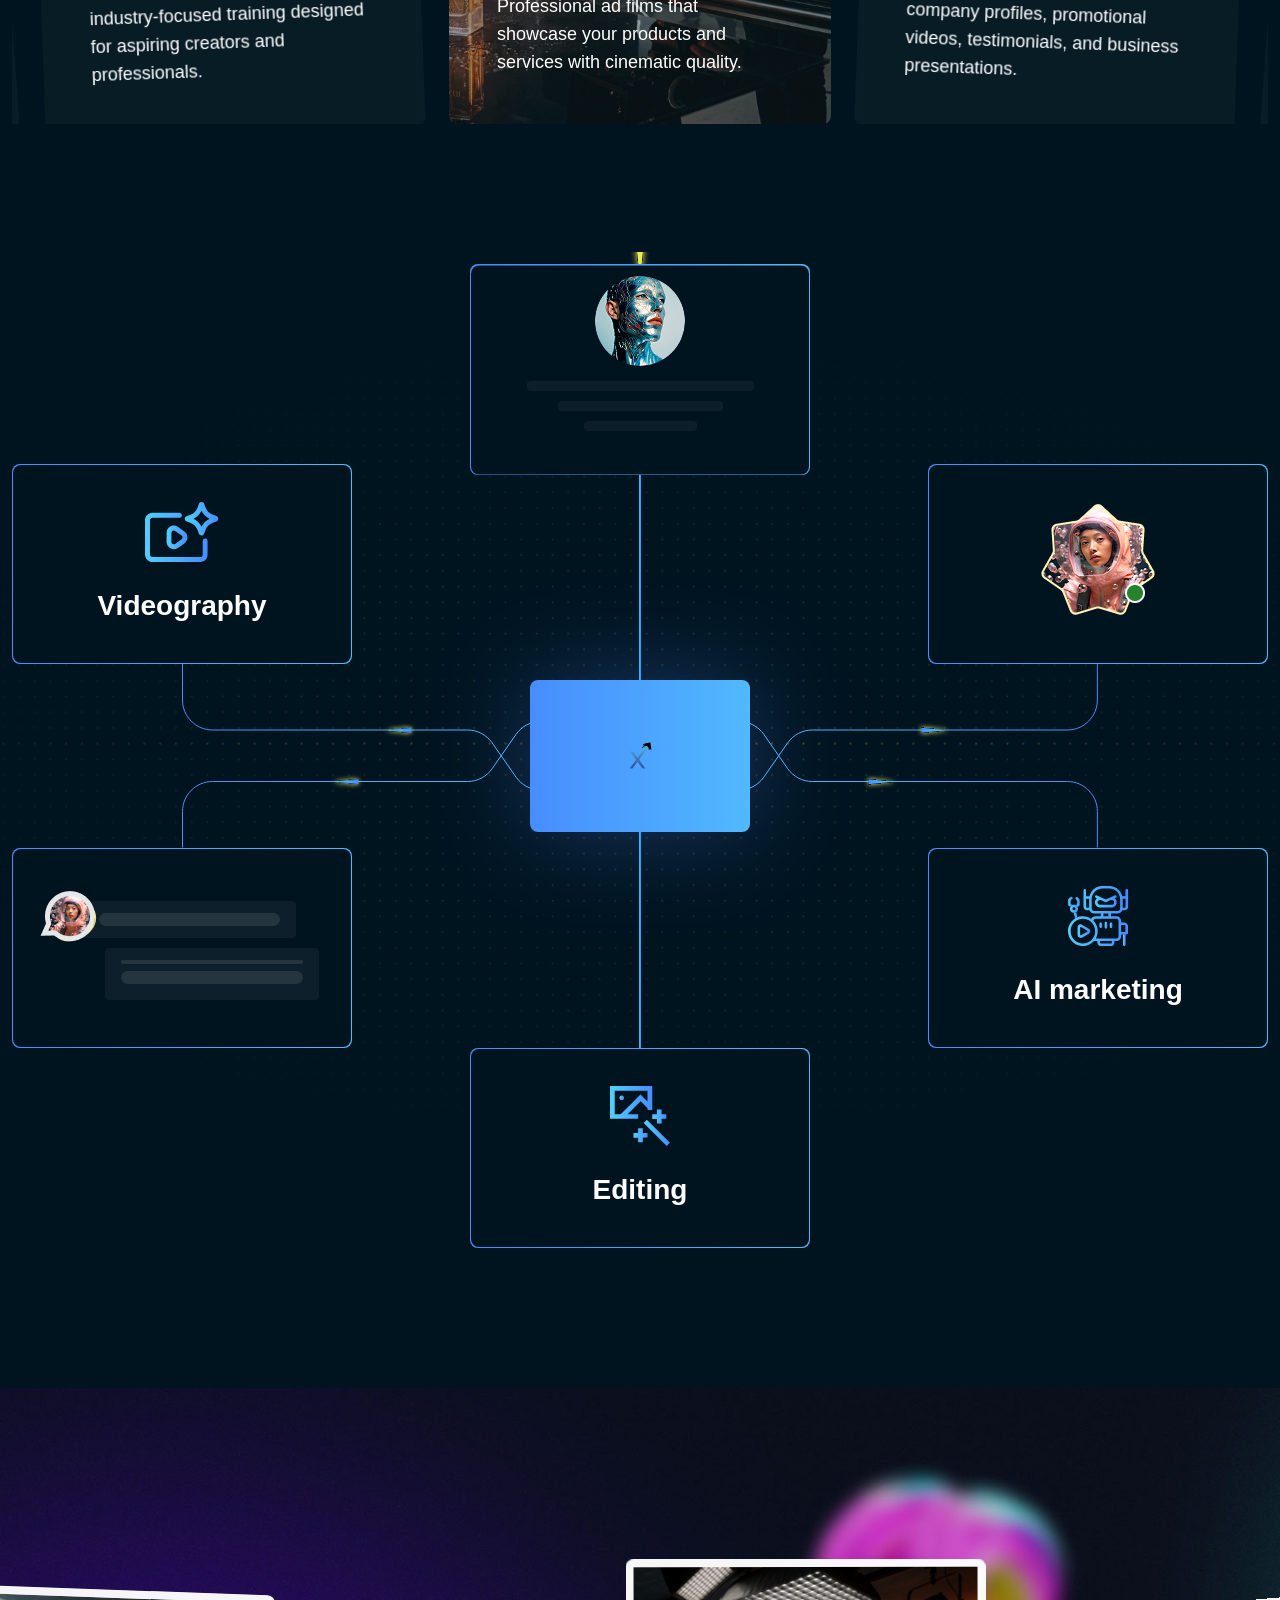
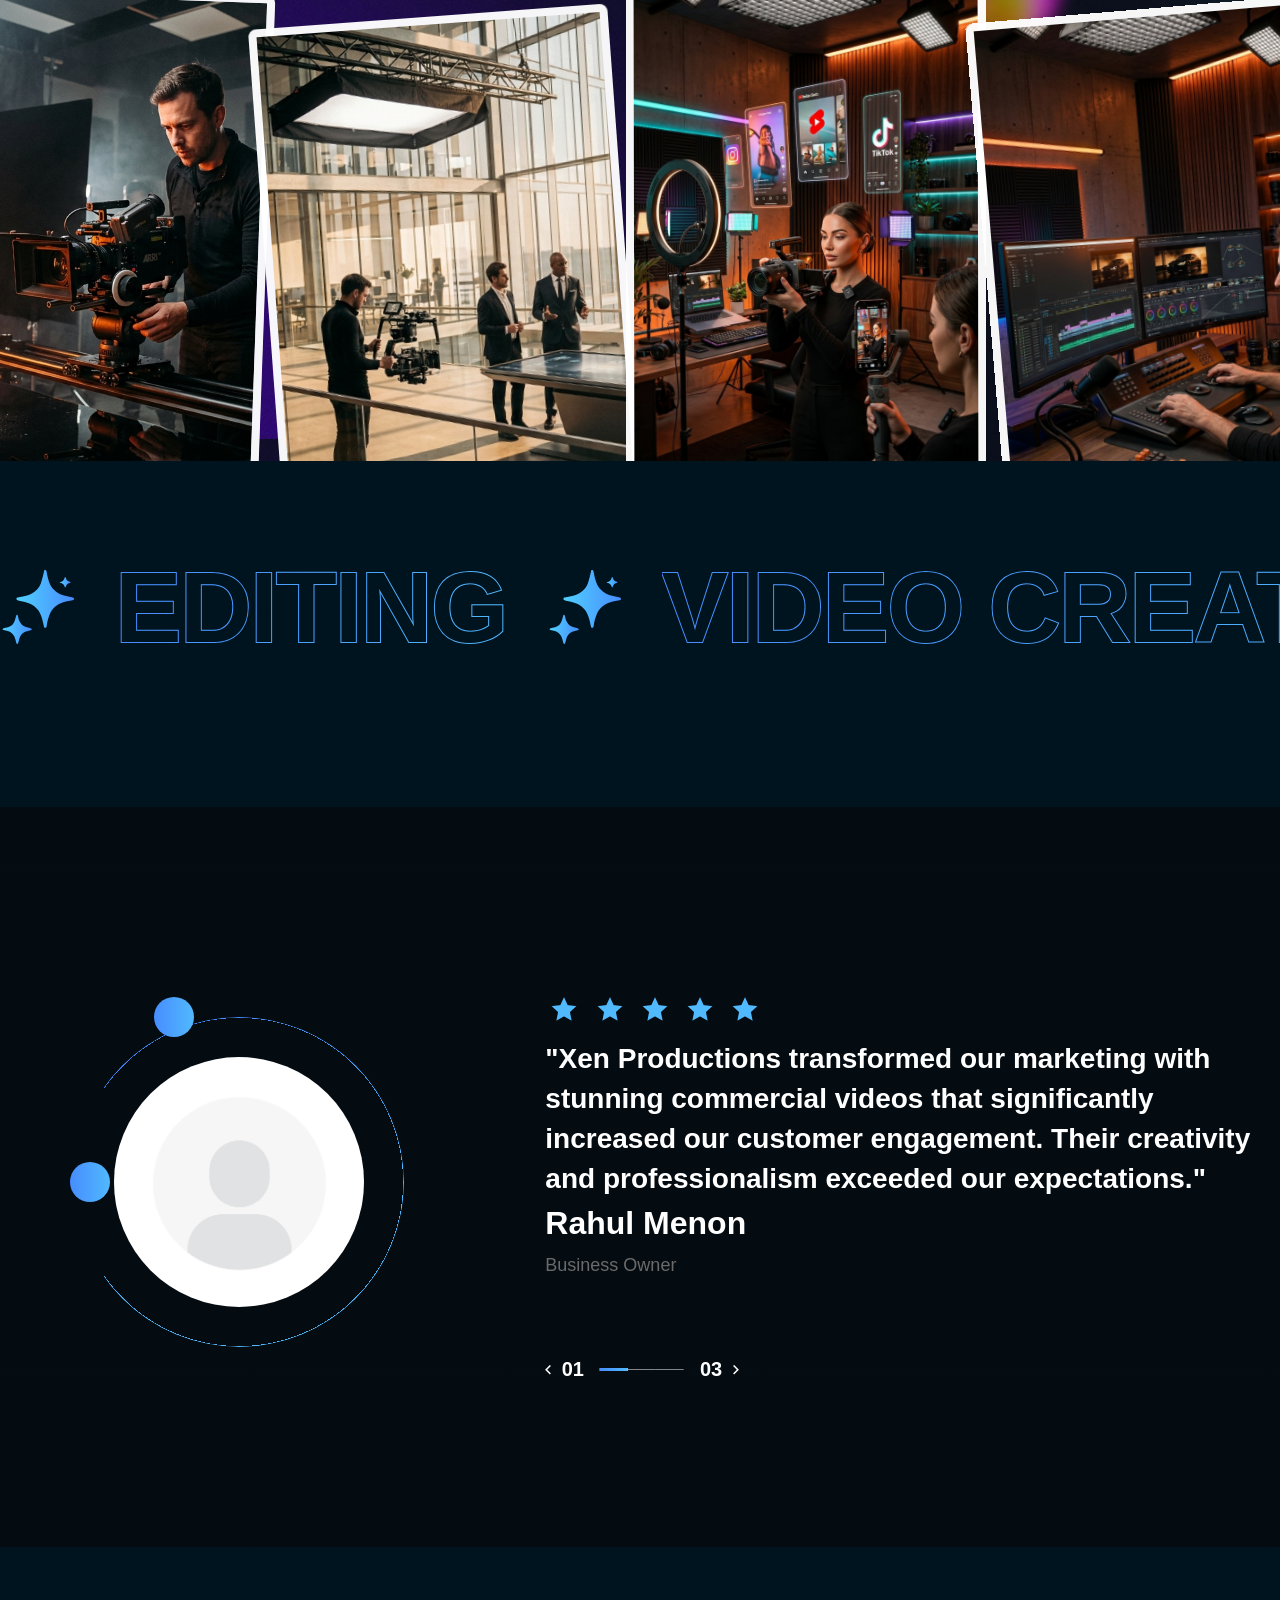
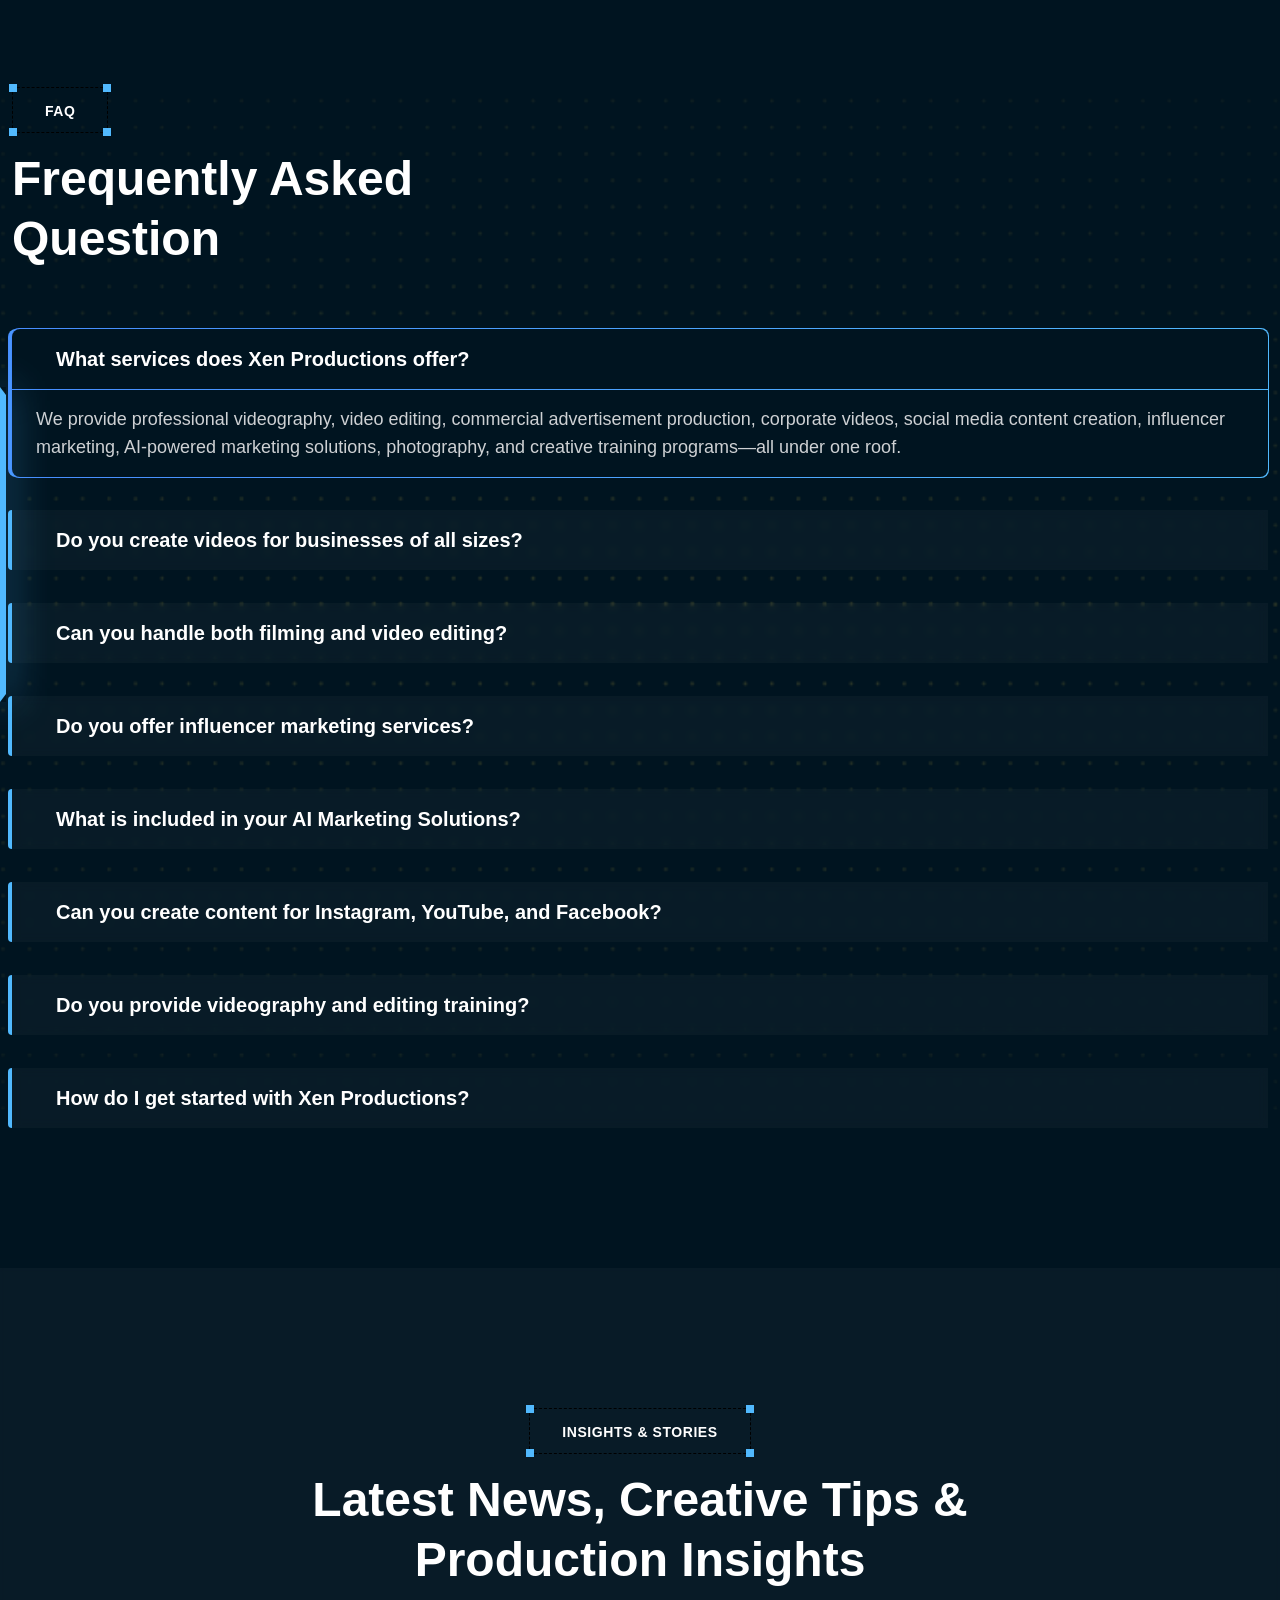
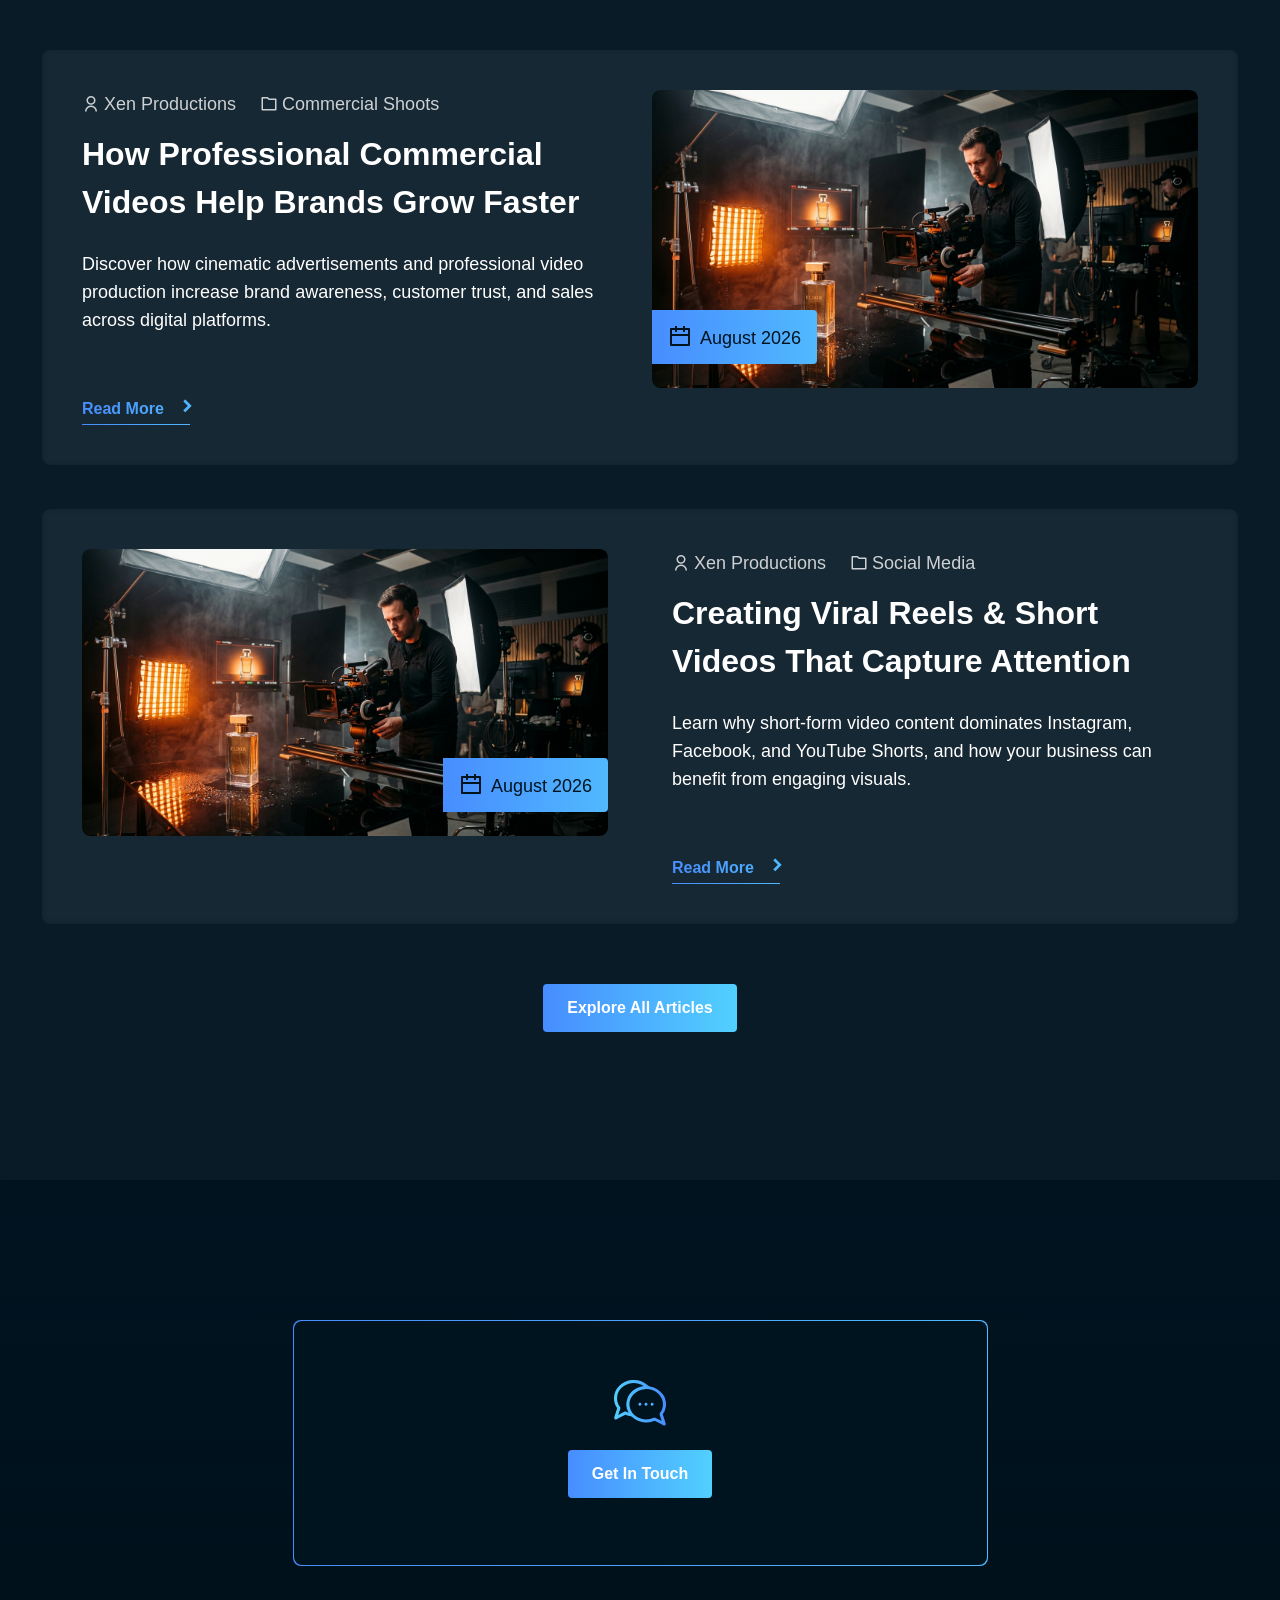
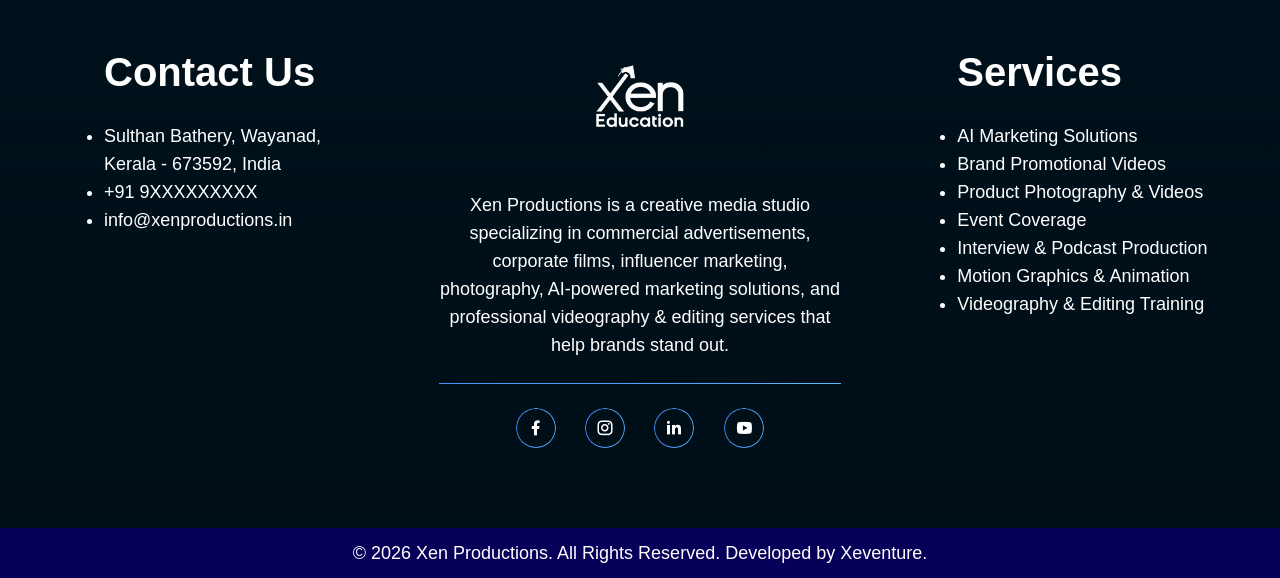
==== commit 57877daa: "some changes" ====
--- a/index.html
+++ b/index.html
@@ -1308,7 +1308,7 @@
                                         </div>
 
                                         <h3 class="title-xs">
-                                            "XEN Productions transformed our marketing with stunning commercial videos
+                                            "Xen Productions transformed our marketing with stunning commercial videos
                                             that significantly increased our customer engagement. Their creativity and
                                             professionalism exceeded our expectations."
 
@@ -1349,7 +1349,7 @@
                                         </div>
 
                                         <h5>
-                                            "The influencer campaign managed by XEN Productions generated outstanding
+                                            "The influencer campaign managed by Xen Productions generated outstanding
                                             reach and helped us build a stronger online presence."
 
                                         </h5>
@@ -1446,7 +1446,7 @@
                                             <span class="icon">
                                                 <!-- Keep your existing SVG icon here -->
                                             </span>
-                                            <h5 class="title-xss">What services does XEN Productions offer?</h5>
+                                            <h5 class="title-xss">What services does Xen Productions offer?</h5>
                                         </div>
                                         <span class="q-right-icon">
                                             <!-- Keep your existing arrow SVG -->
@@ -1567,7 +1567,7 @@
                                         <span class="q-right-icon"></span>
                                     </div>
                                     <p class="answer">
-                                        Yes. XEN Productions offers practical training in videography, professional
+                                        Yes. Xen Productions offers practical training in videography, professional
                                         video editing,
                                         cinematic storytelling, AI content creation, color grading, and
                                         industry-standard editing
@@ -1580,7 +1580,7 @@
                                     <div class="question">
                                         <div class="q-left-items">
                                             <span class="icon"></span>
-                                            <h5 class="title-xss">How do I get started with XEN Productions?</h5>
+                                            <h5 class="title-xss">How do I get started with Xen Productions?</h5>
                                         </div>
                                         <span class="q-right-icon"></span>
                                     </div>
@@ -1622,7 +1622,7 @@
                             <div class="col-xl-6 col-lg-6 col-md-12 col-sm-12">
                                 <div class="blog-content">
                                     <div class="meta">
-                                        <span><i class="ri-user-line"></i>XEN Productions</span>
+                                        <span><i class="ri-user-line"></i>Xen Productions</span>
                                         <span><i class="ri-folder-line"></i>Commercial Shoots</span>
                                     </div>
 
@@ -1686,7 +1686,7 @@
                             <div class="col-xl-6 col-lg-6 col-md-12 col-sm-12">
                                 <div class="blog-content">
                                     <div class="meta">
-                                        <span><i class="ri-user-line"></i>XEN Productions</span>
+                                        <span><i class="ri-user-line"></i>Xen Productions</span>
                                         <span><i class="ri-folder-line"></i>Social Media</span>
                                     </div>
 
@@ -1770,13 +1770,11 @@
                     </svg>
 
                 </span>
-                <h3>
-                    Ready to Bring Your Vision to Life?
-                </h3>
+               
 
                 <div class="cta-btn">
                     <a href="contact.html" class="primary-btn clickable">
-                        Get Free Consultation
+                        Get In Touch
                     </a>
                 </div>
 
@@ -1824,11 +1822,11 @@
                         <div class="footer-links company-info">
 
                             <a href="index.html" class="logo">
-                                <img src="images/white.png" width="170" alt="XEN Productions Logo">
+                                <img src="images/white.png" width="170" alt="Xen Productions Logo">
                             </a>
 
                             <p>
-                                XEN Productions is a creative media studio specializing in commercial
+                                Xen Productions is a creative media studio specializing in commercial
                                 advertisements, corporate films, influencer marketing, photography,
                                 AI-powered marketing solutions, and professional videography & editing
                                 services that help brands stand out.
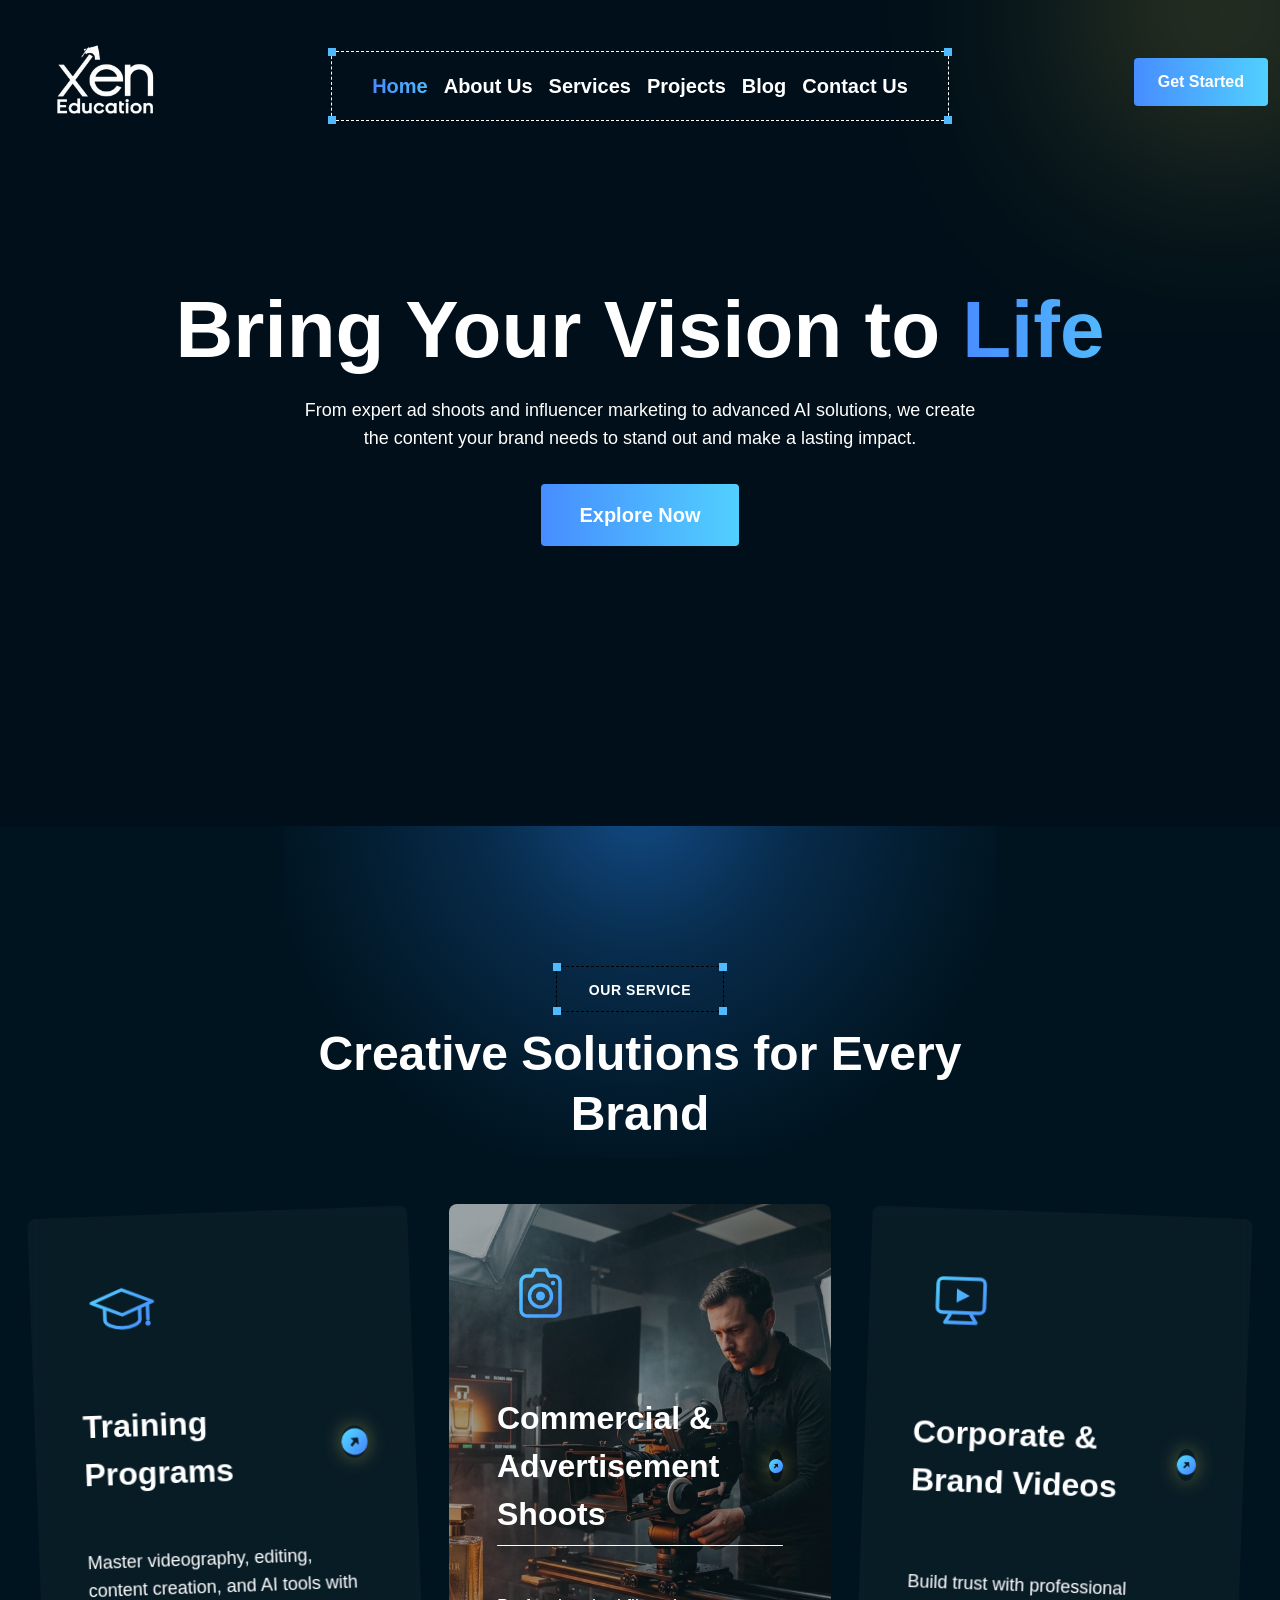
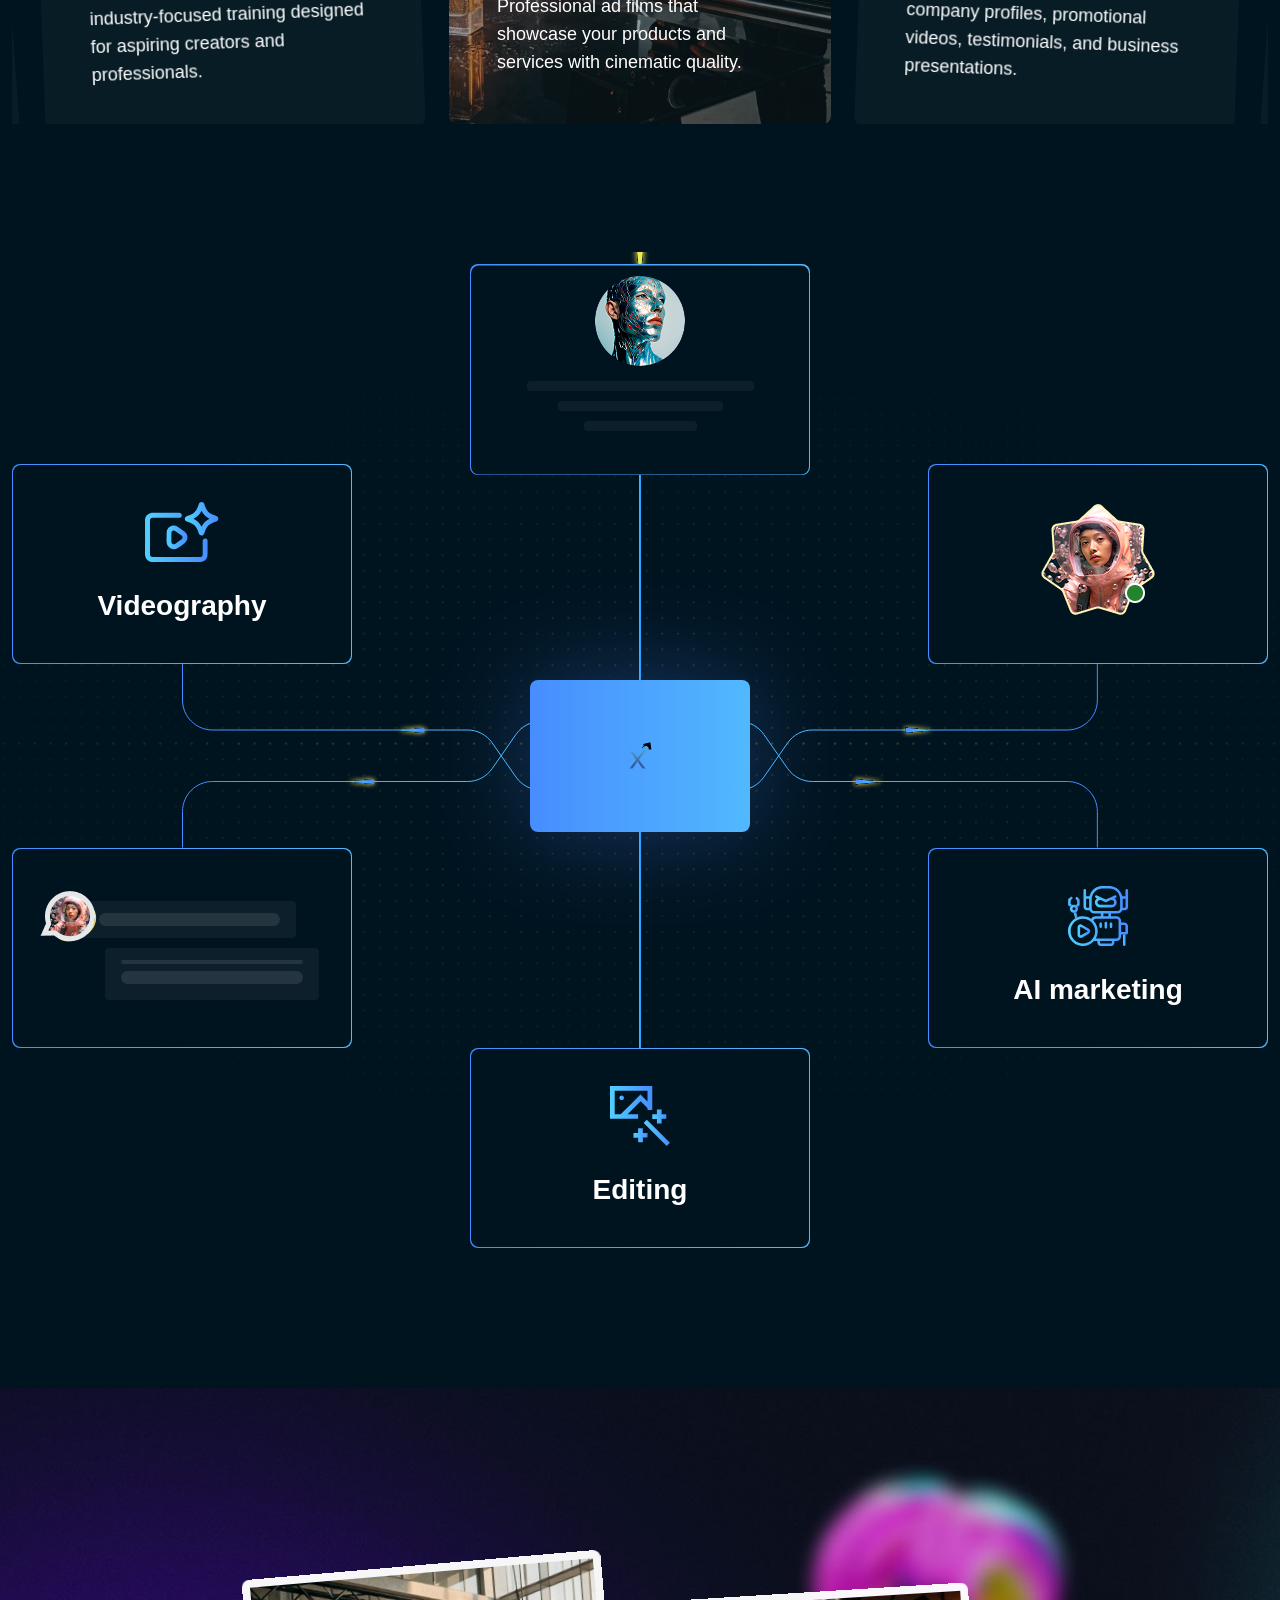
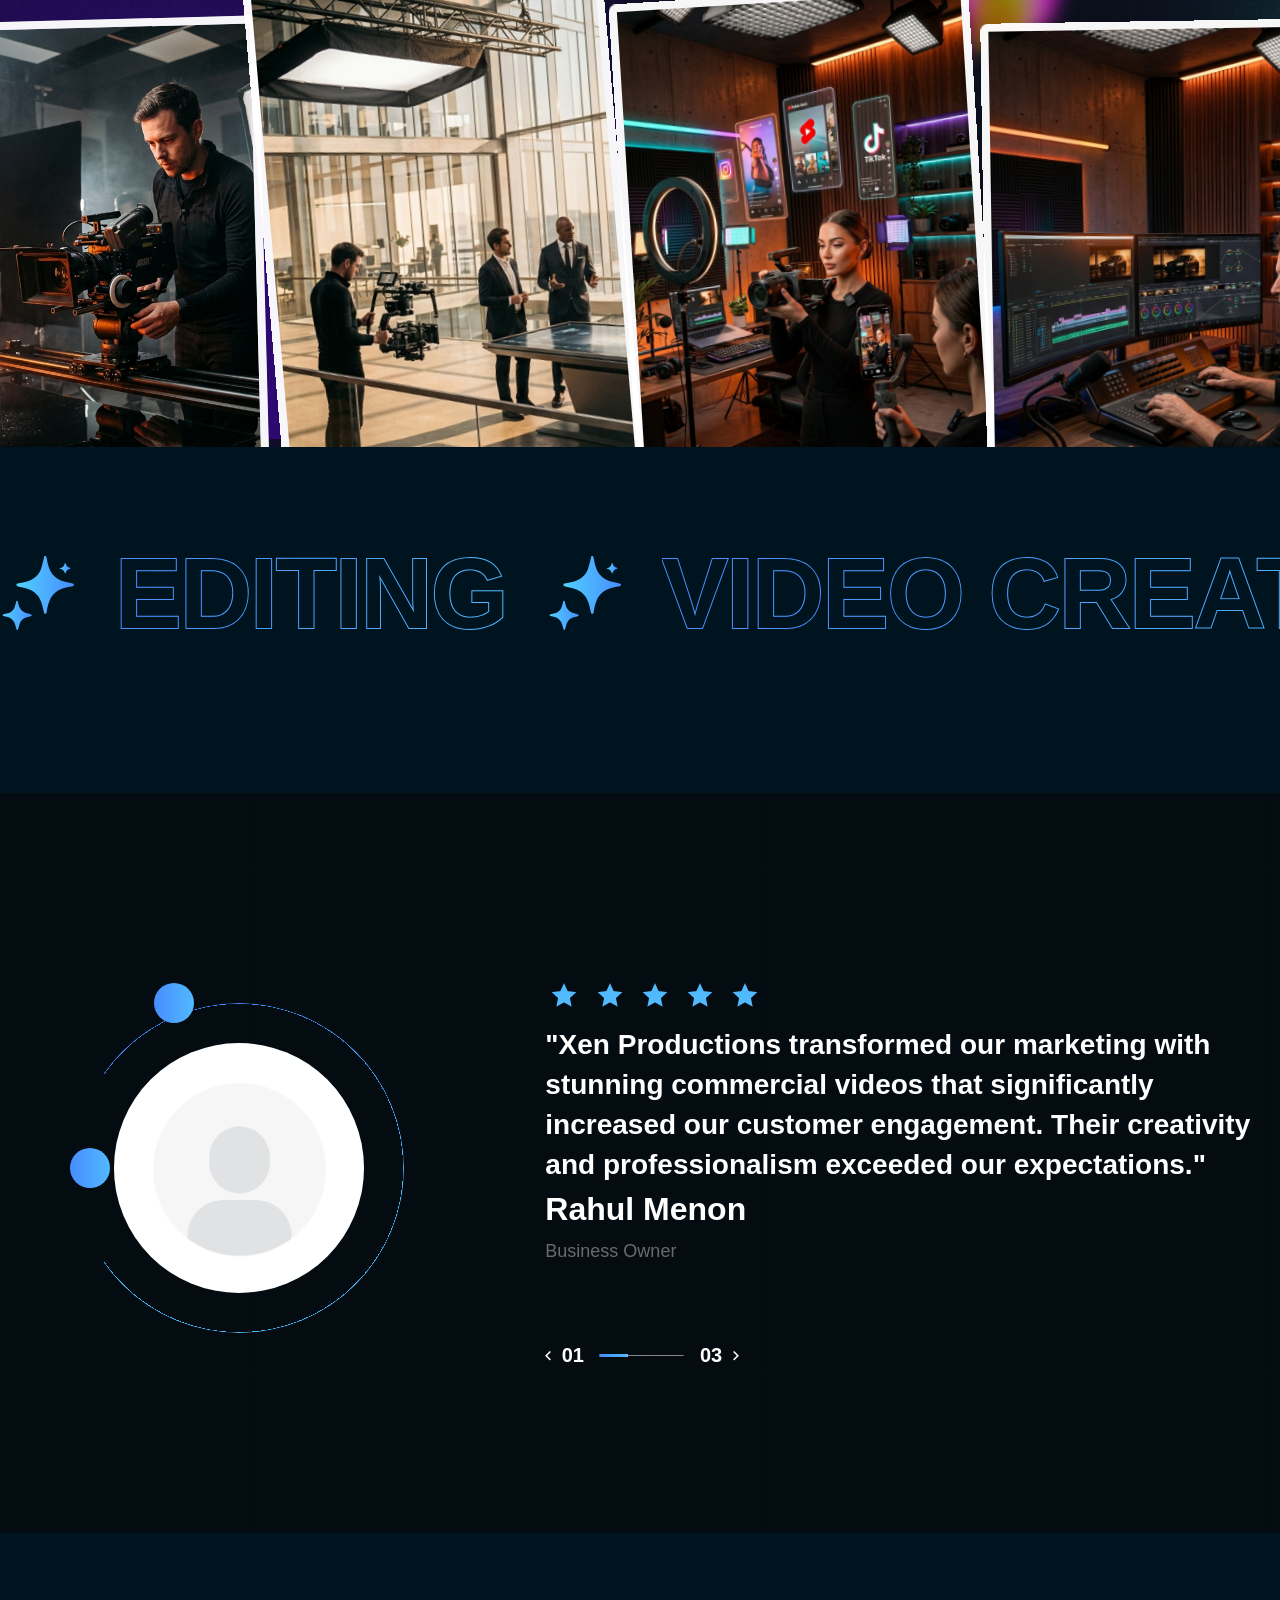
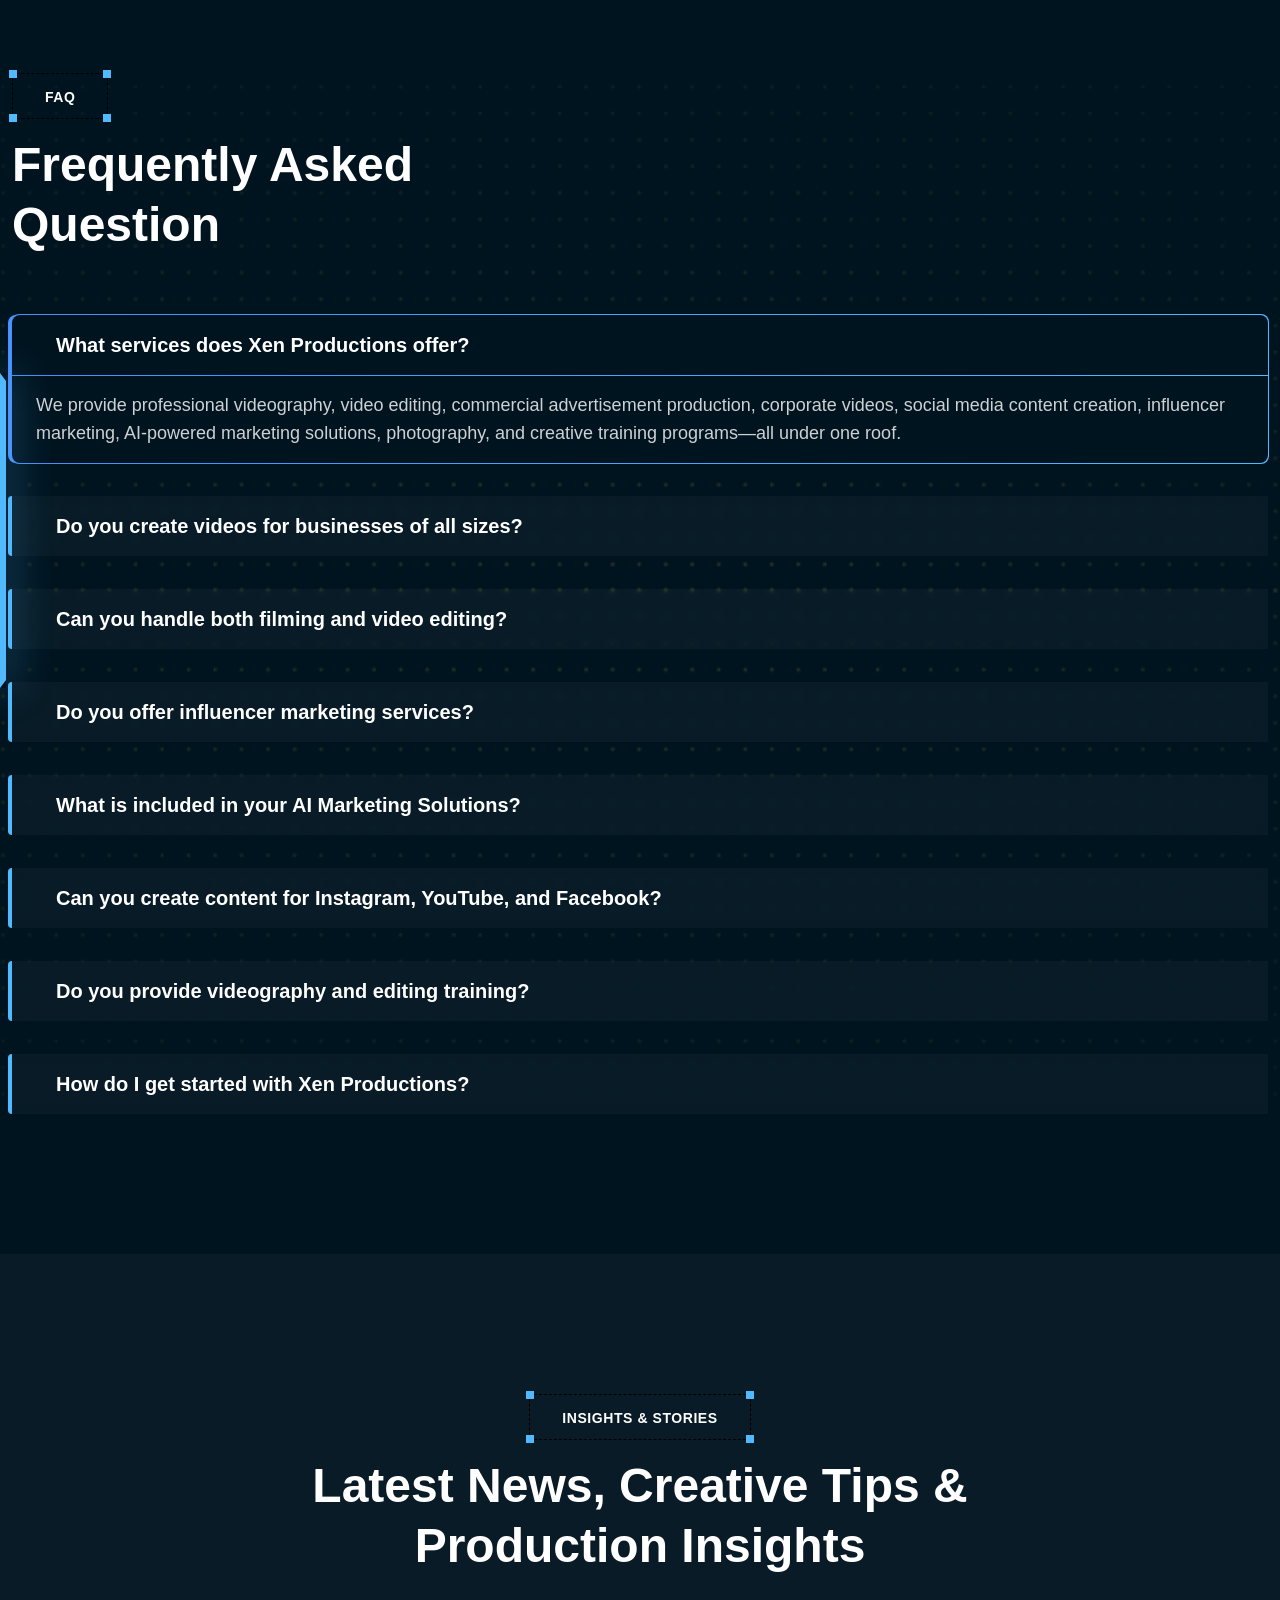
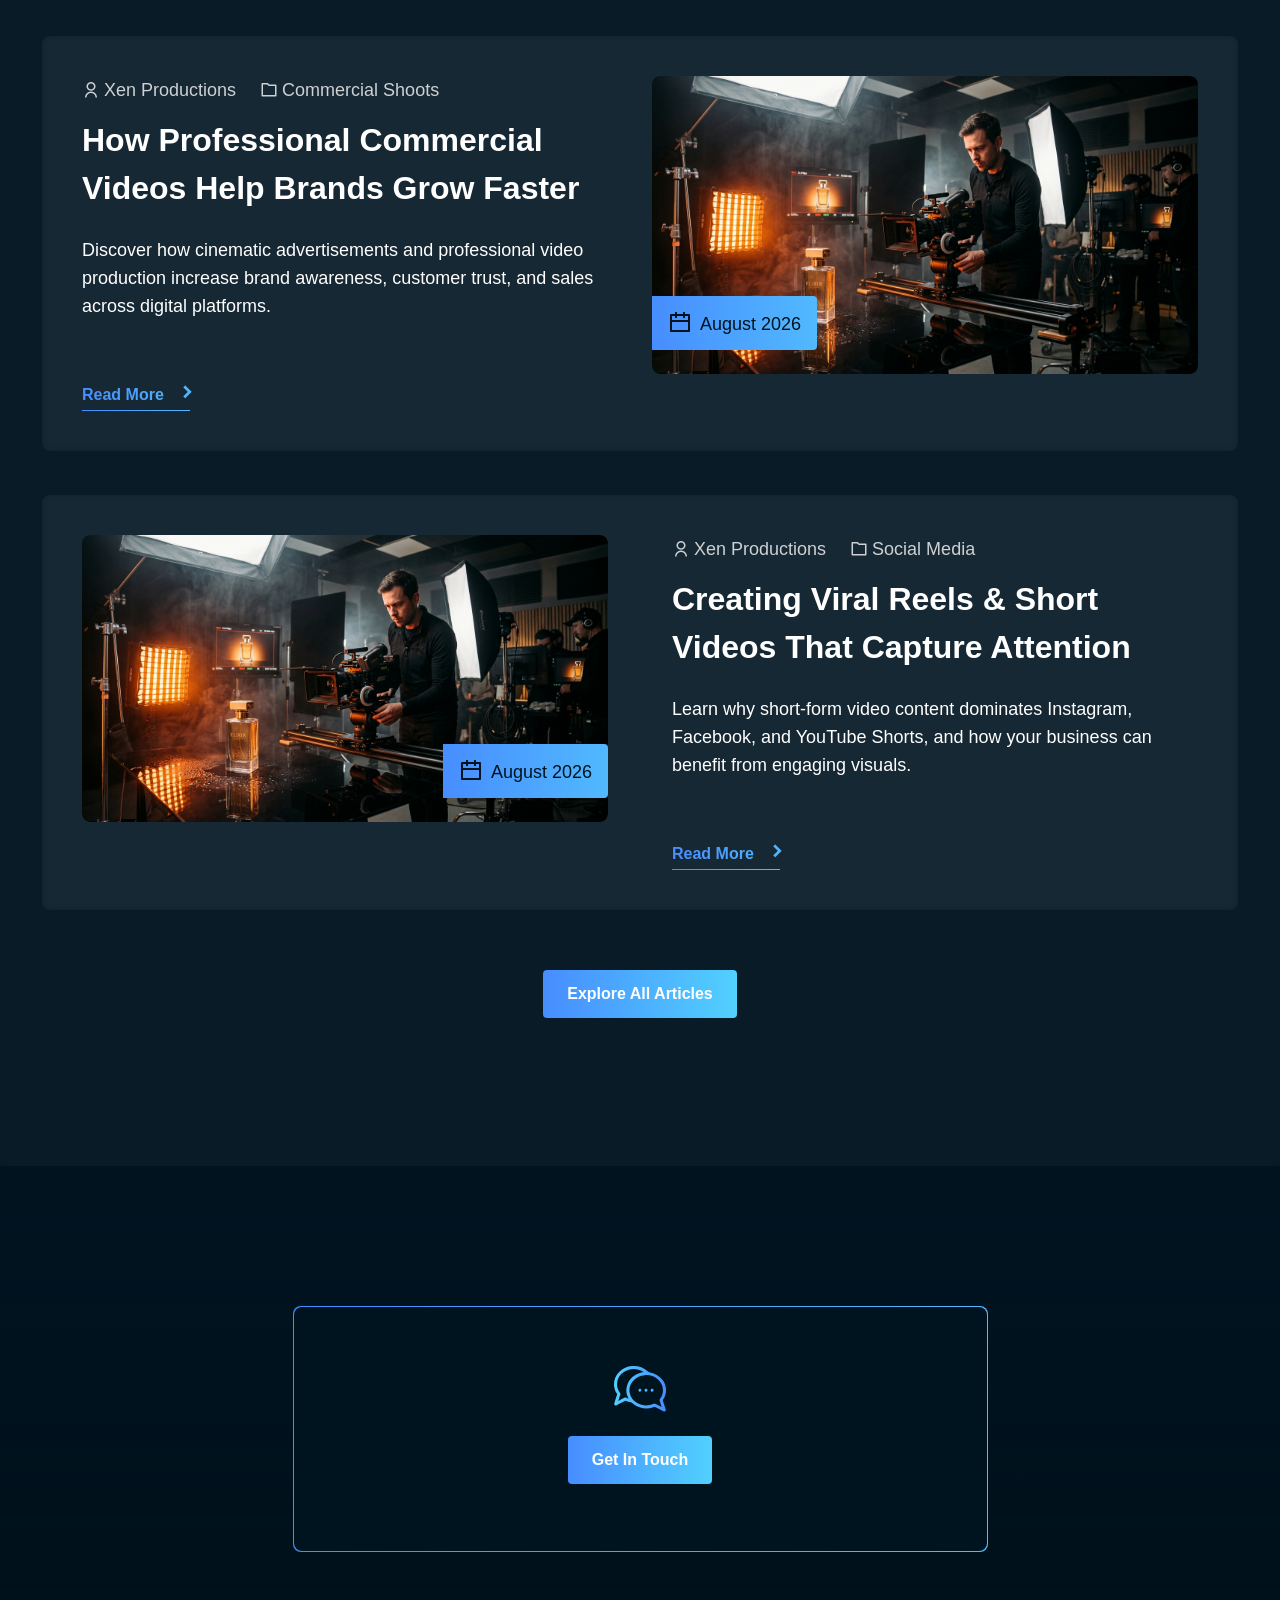
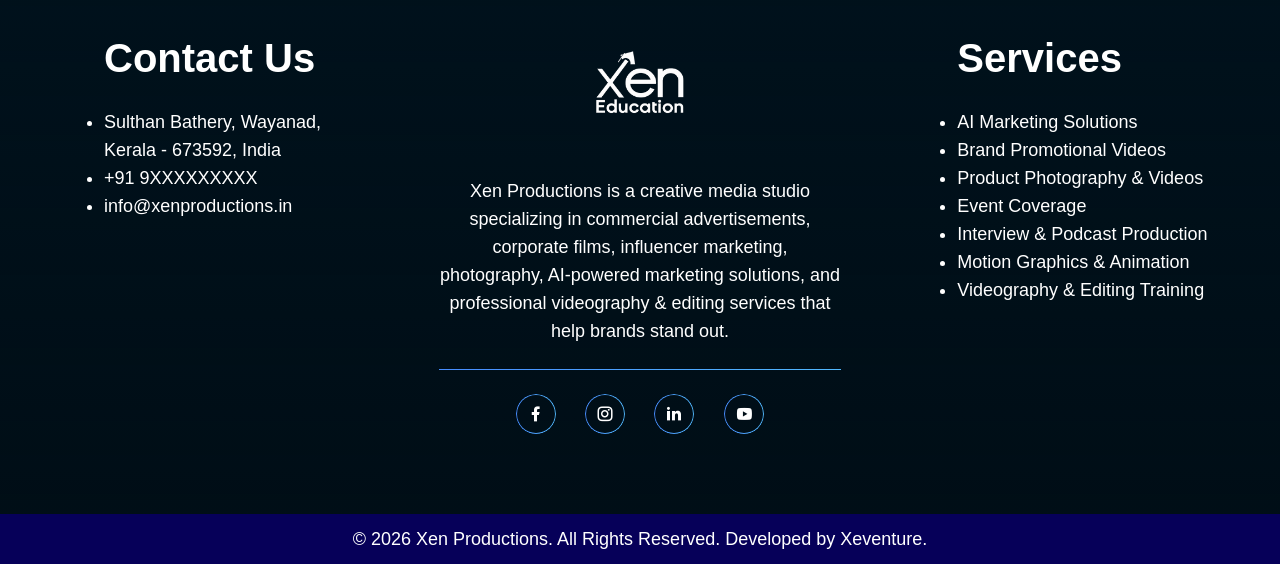
==== commit ec965a7d: "discription chan" ====
--- a/index.html
+++ b/index.html
@@ -5,9 +5,13 @@
     <meta charset="UTF-8">
     <meta name="viewport" content="width=device-width, initial-scale=1.0">
     <meta name="description"
-        content=" is a futuristic AI agent template designed for generating images, videos, and animations—ideal for creative platforms, SaaS tools, and tech startups.">
-    <title>Xen Productions - Production Company </title>
-    <link rel="icon" type="image/png" href="images/favicon-1.png">
+    content="Xen Productions is a creative production company specializing in 
+    commercial shoots, brand videos, social media content, professional video
+     editing, influencer marketing, and AI-powered creative solutions.">
+
+<title>Xen Productions - Creative Video & Production Company</title>
+
+<link rel="icon" type="image/png" href="images/favicon-1.png">
     <link rel="stylesheet" href="css/bootstrap.min.css">
     <link rel="stylesheet" href="css/swiper.min.css">
     <link rel="stylesheet" href="css/offcanvas.css">
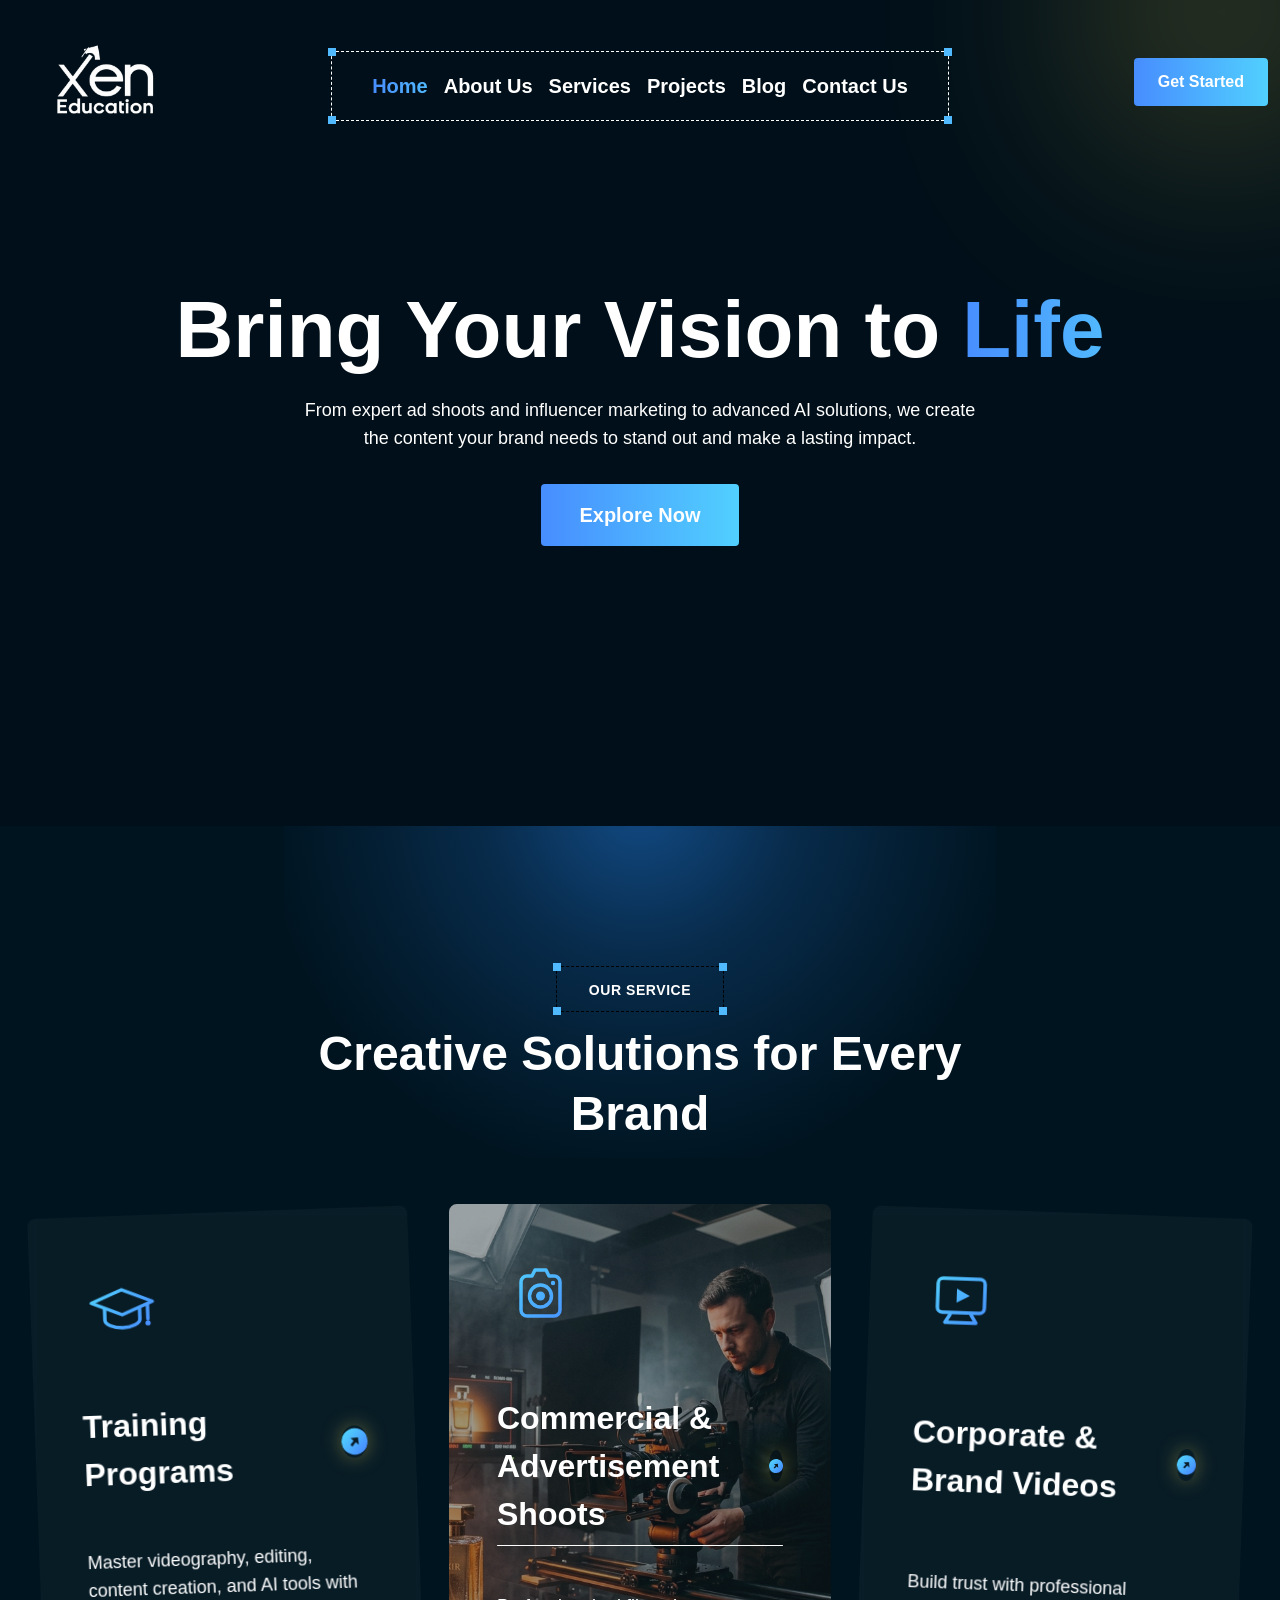
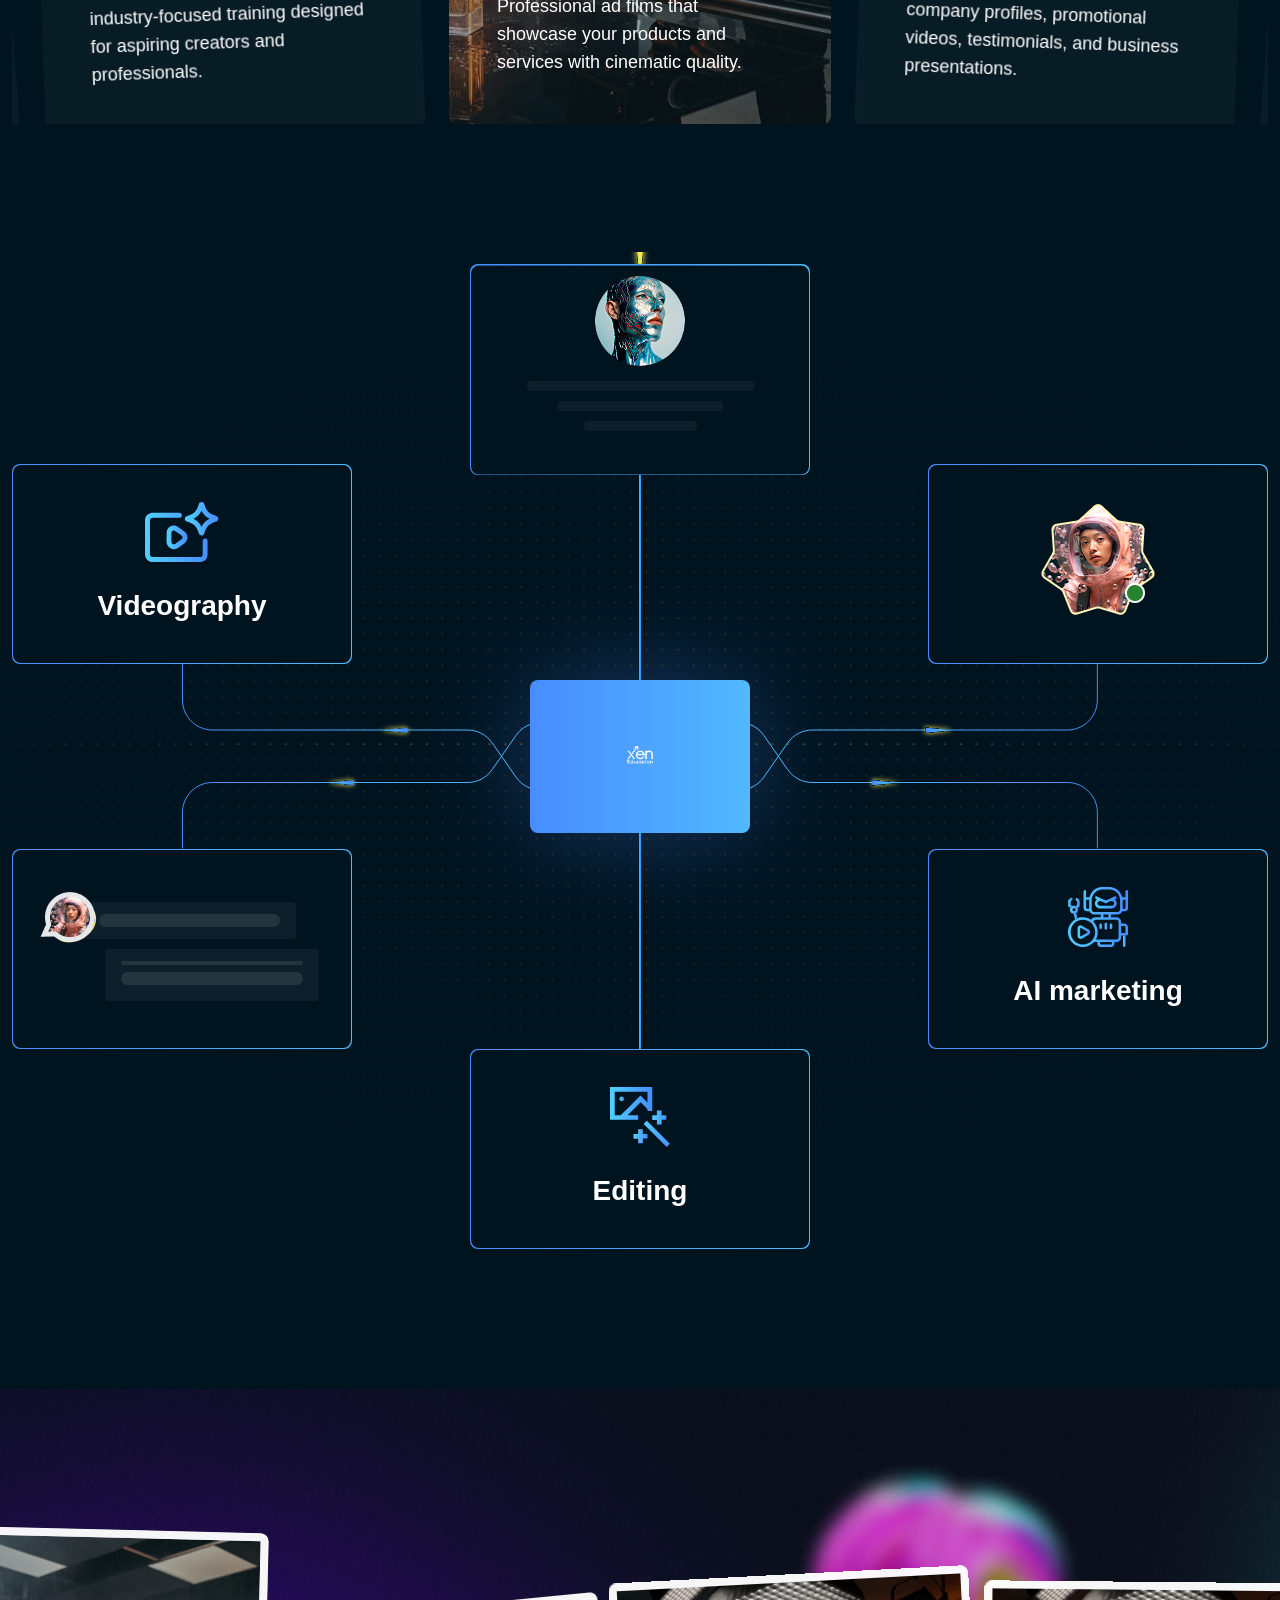
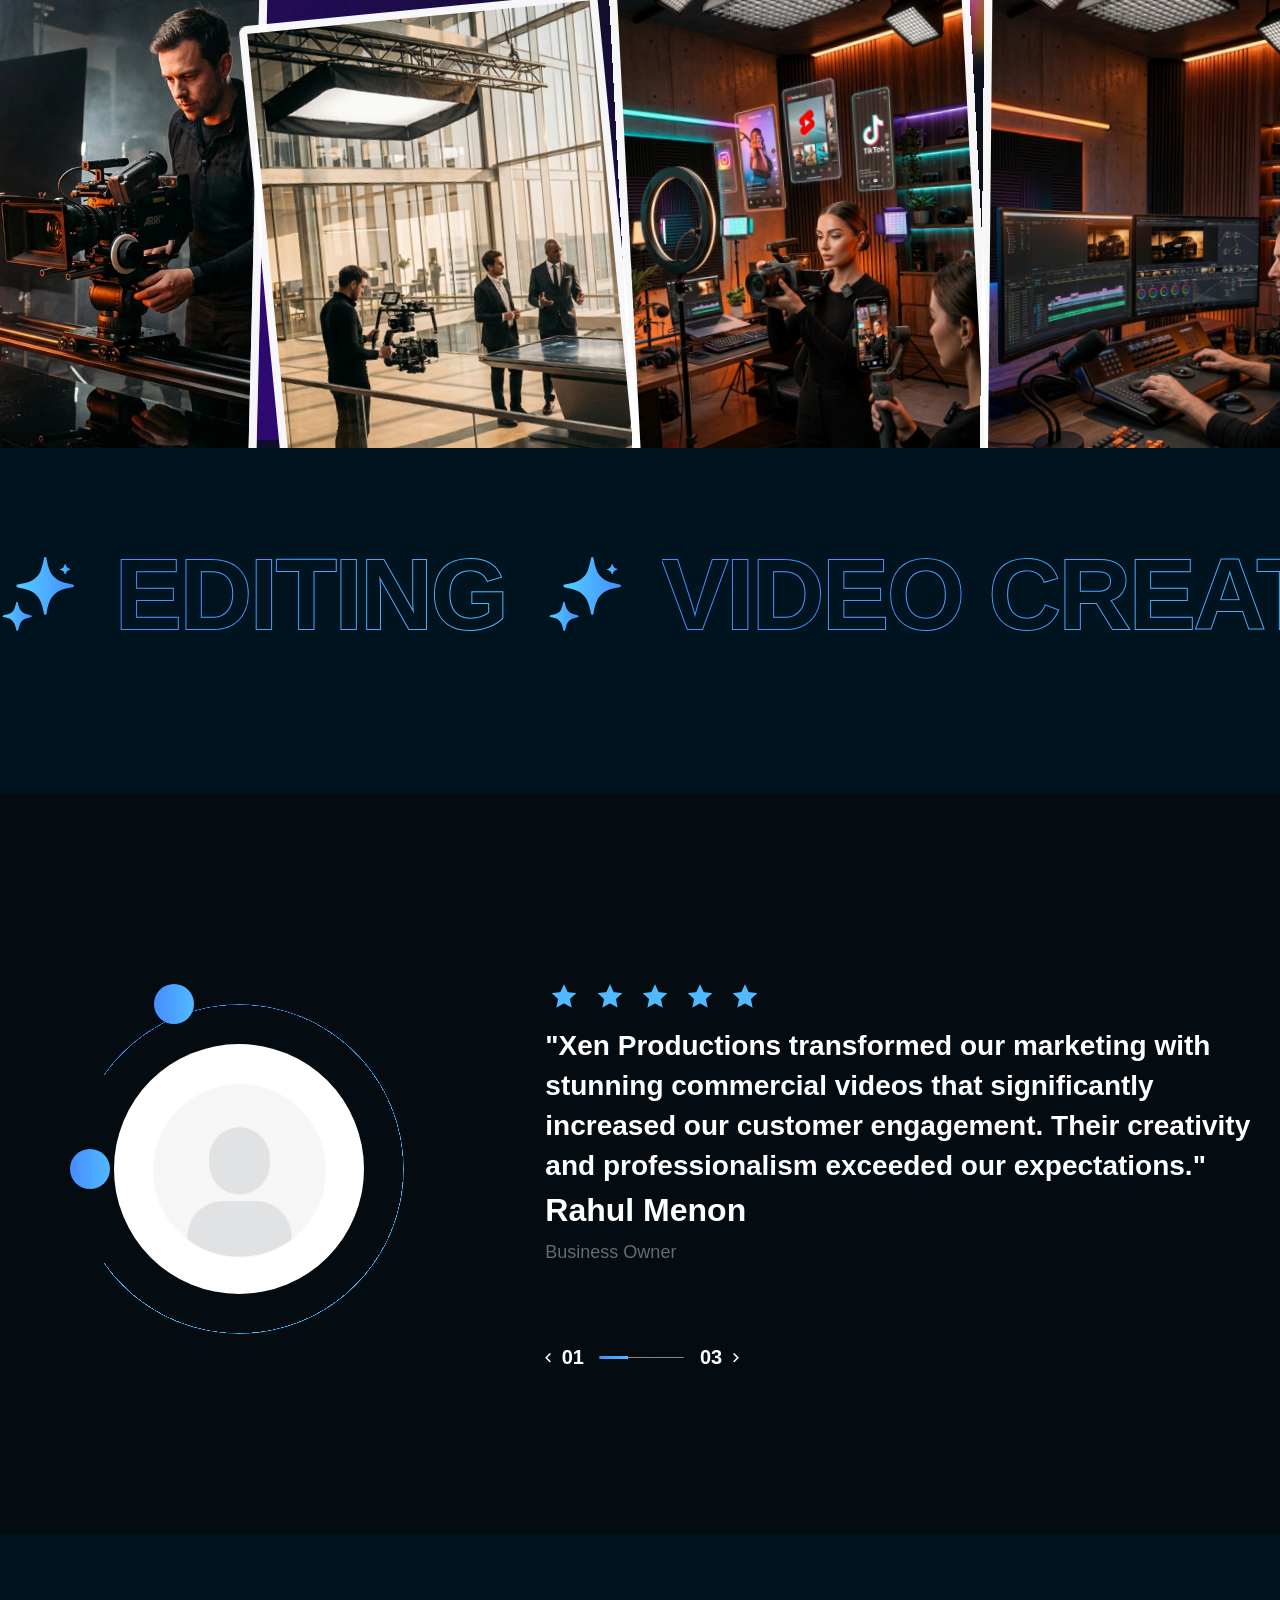
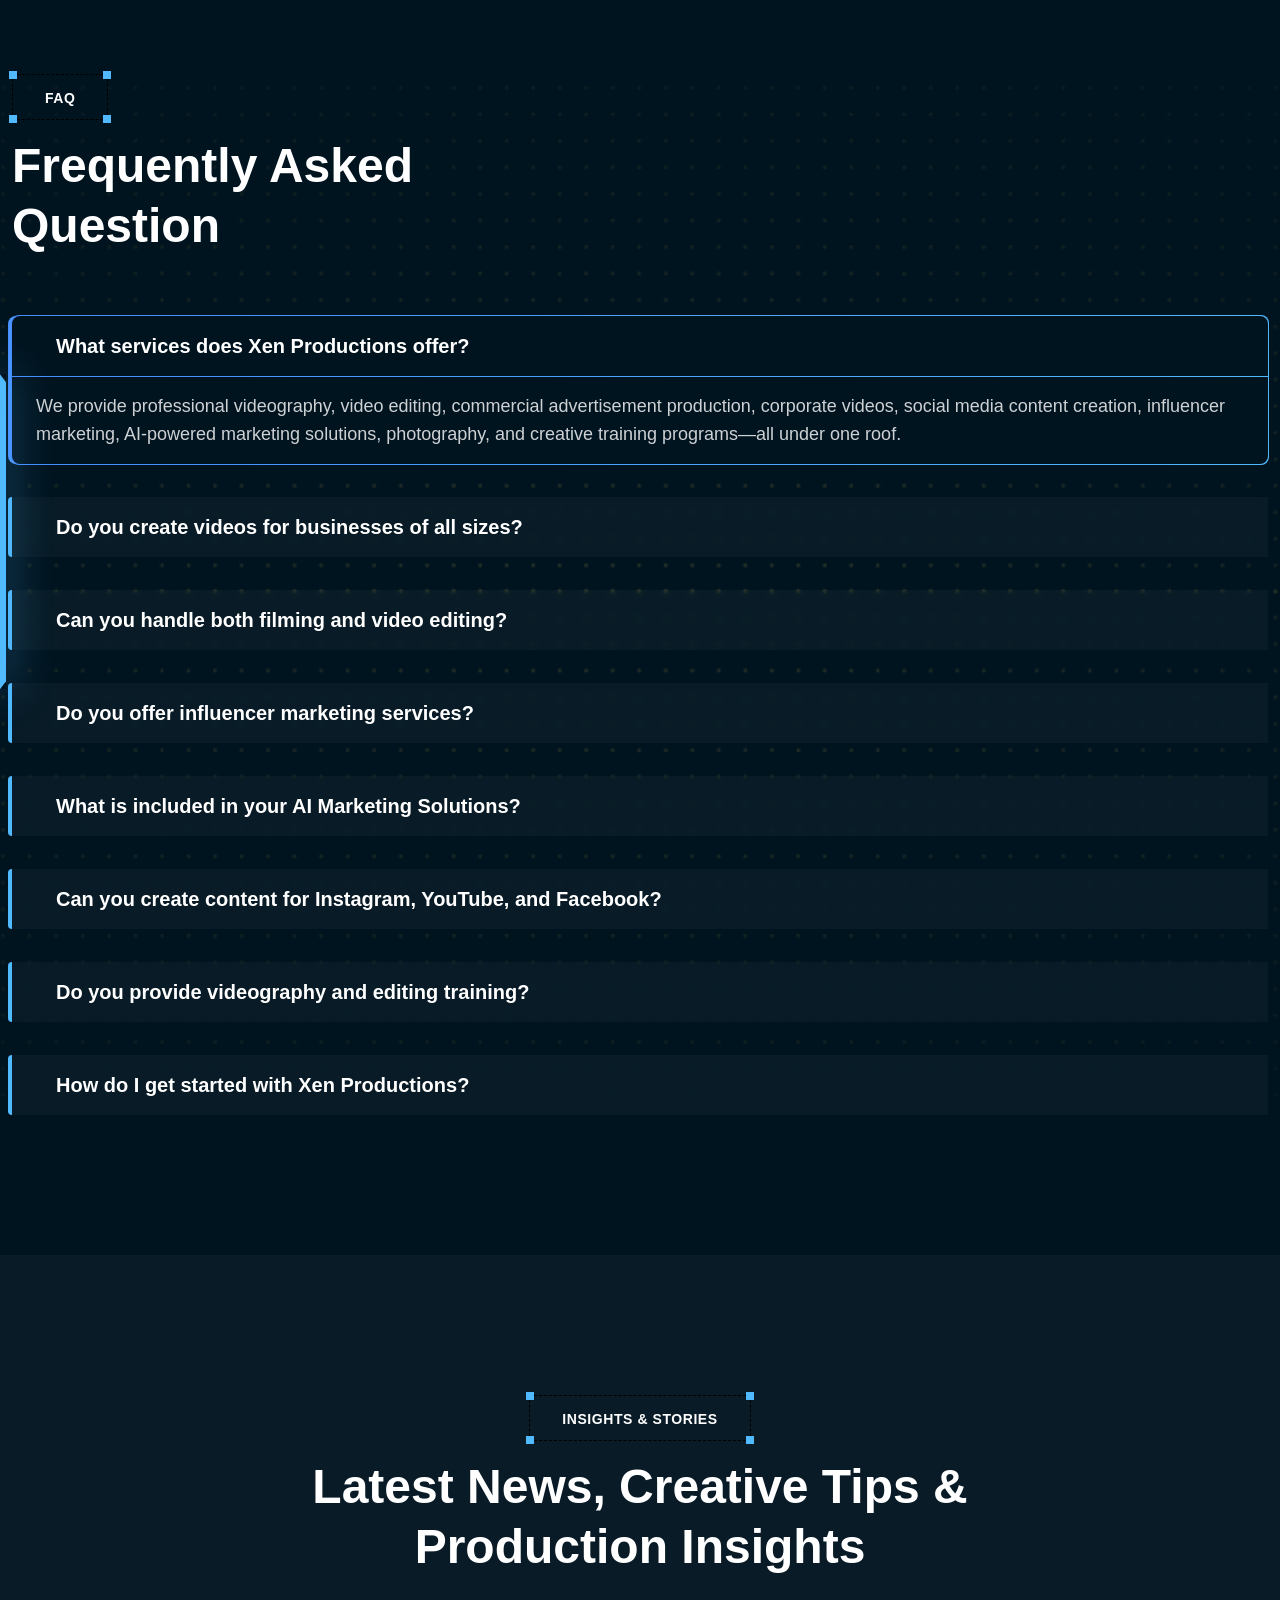
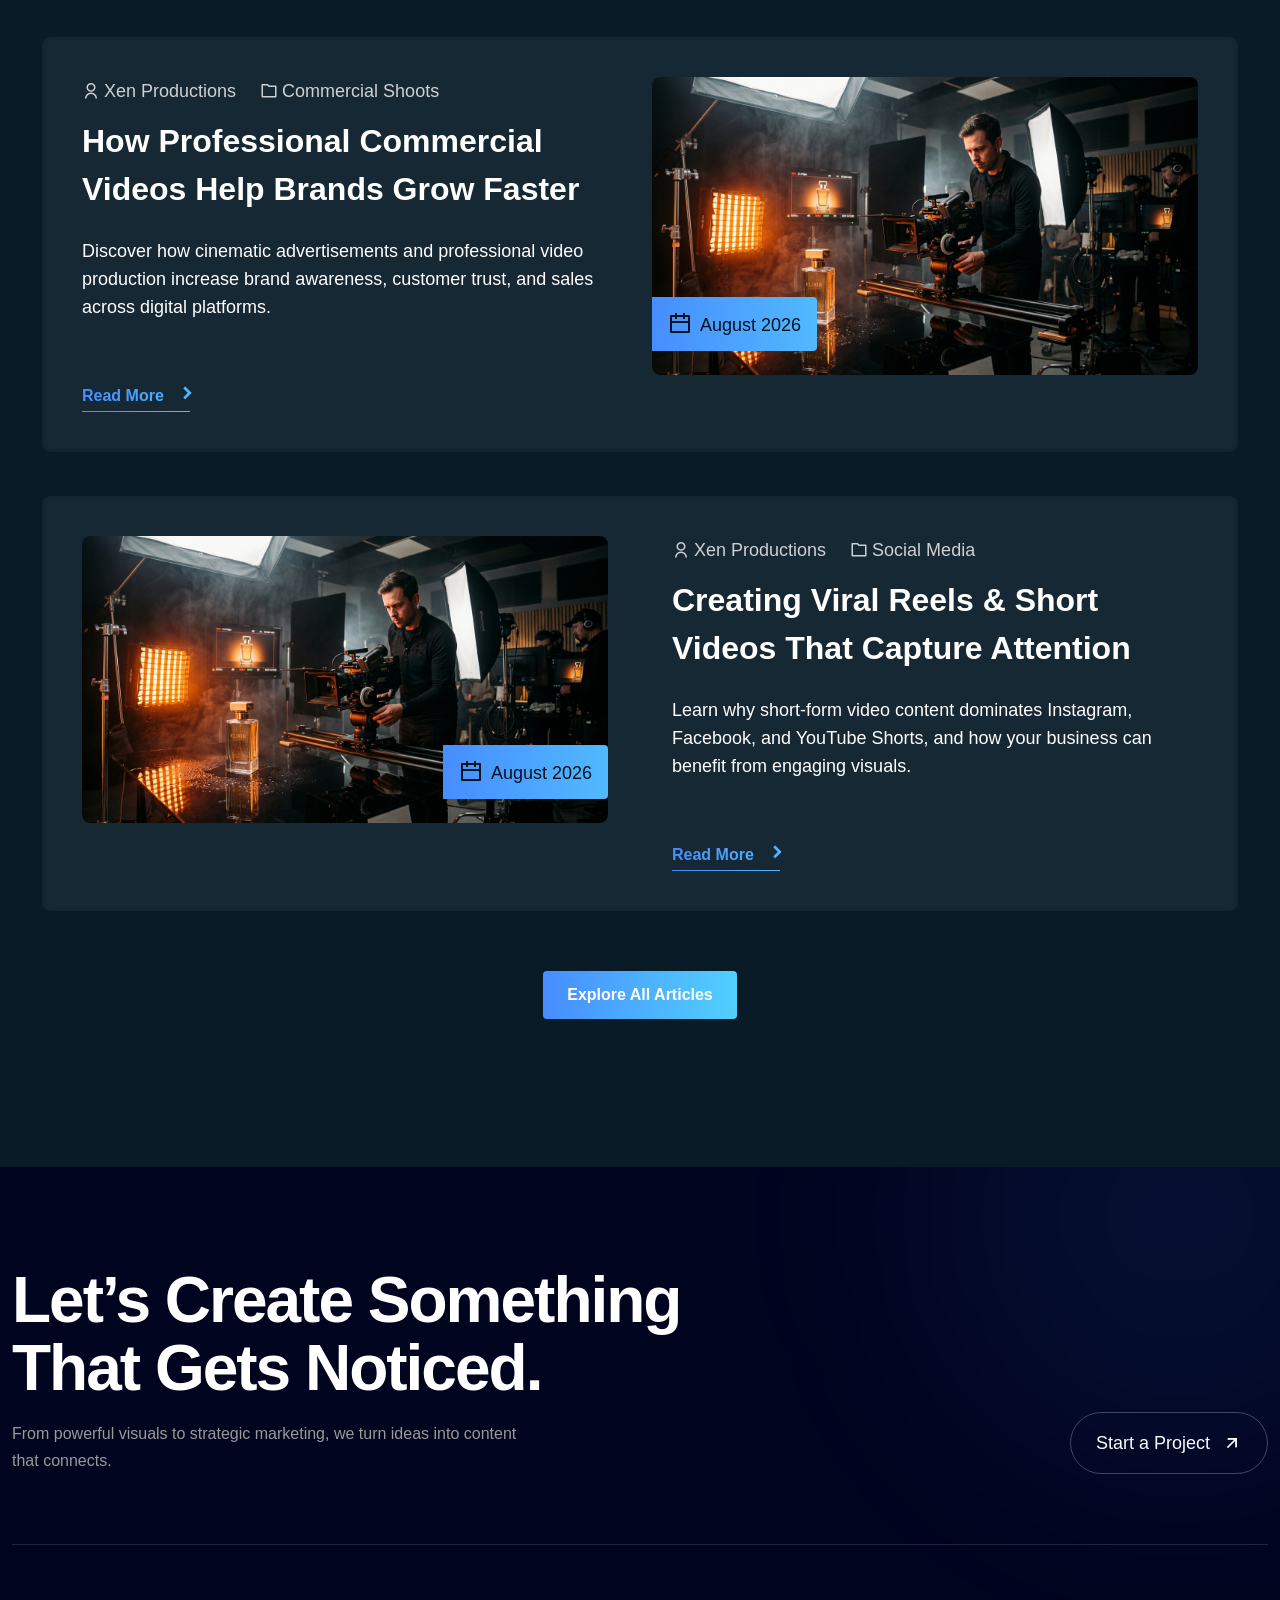
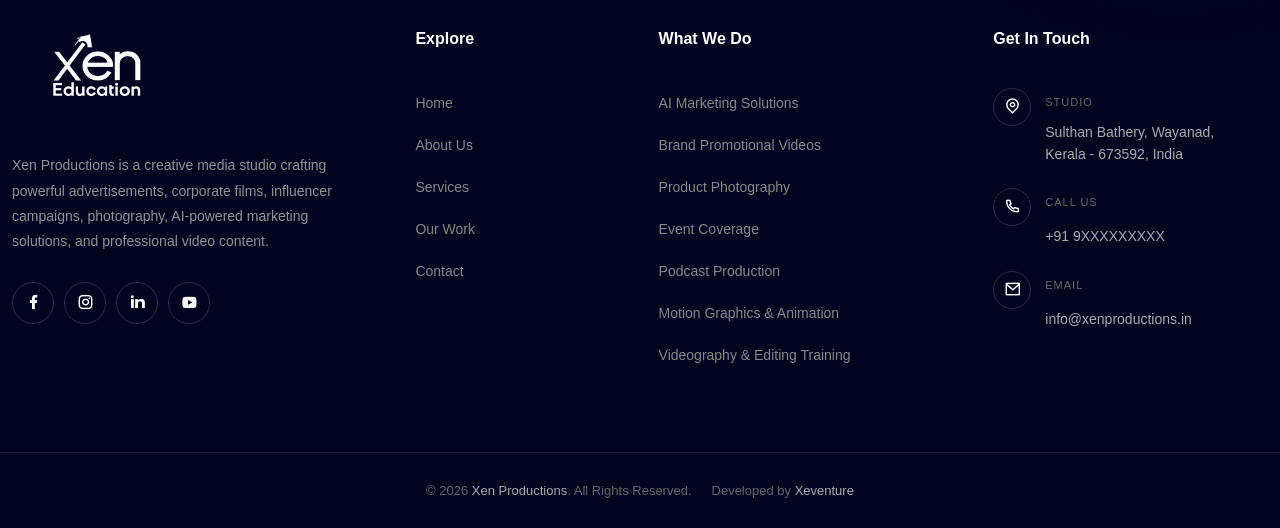
==== commit 4ccc1a13: "footer changed" ====
--- a/index.html
+++ b/index.html
@@ -699,7 +699,7 @@
                     </div>
                     <div class="logo-area-wrapper">
                         <div class="logo-wrapper">
-                            <img src="images/favicon-1.png" alt="">
+                            <img src="images/white.png" width="50" alt="">
                         </div>
                     </div>
                     <div class="feature-item-wrapper">
@@ -1146,137 +1146,7 @@
 
 
 
-        <!-- Pricing Table Area Start -->
-        <!-- <section class="pricing-area pb-140" style="background-image: url('images/pricing-table-bg.png');">
-            <div class="container common-container">
-                <div class="row">
-                    <div class="col-xl-4 col-lg-4 col-md-12">
-                        <div class="pricing-table-left-area">
-                            <div class="section-heading-wrapper">
-                                <div class="sub-heading mb-16">
-                                    <span>Pricing Plan</span>
-                                </div>
-                                <h2 class="mb-60">Find the Perfect Plan That Fits With Your Needs</h2>
-                            </div>
-                            <div class="plan-option">
-                                <div class="billing-labels">
-                                    <span>Monthly</span>
-                                    <input type="checkbox" id="billing-toggle">
-                                    <label class="switch-wrapper" for="billing-toggle">
-                                        <span class="slider"></span>
-                                    </label>
-                                    <span>Yearly</span>
-                                </div>
-                            </div>
-                            <div class="floating-img-wrapper">
-                                <img src="images/pricing-section-img.png" alt="Floating Image">
-                            </div>
-                        </div>
-                    </div>
-                    <div class="col-xl-8 col-lg-8 col-md-12">
-                        <div class="pricing-table-right-area">
-                            <div class="pricing-content">
-                                <div class="monthly-container">
-                                    <div class="pricing-item popular-item">
-                                        <div class="pricing-label">
-                                            <h3 class="popular-tag title-xss">Popular</h3>
-                                            <h3 class="mb-30">Pro Plan</h3>
-                                            <div class="price-wrapper mb-24">
-                                                <h2 class="price-ammount">$40</h2>
-                                                <p>/Month</p>
-                                            </div>
-                                            <a href="service.html" class="secondary-btn-black">Get Started</a>
-                                        </div>
-                                        <div class="pricing-feature">
-                                            <ul>
-                                                <li><i class="ri-check-line"></i>50 AI-generated images/month</li>
-                                                <li><i class="ri-check-line"></i>Standard resolution (1080p)</li>
-                                                <li><i class="ri-check-line"></i>Basic customization options</li>
-                                                <li><i class="ri-check-line"></i>Commercial usage rights</li>
-                                                <li><i class="ri-check-line"></i>API access for automation</li>
-                                                <li><i class="ri-check-line"></i>Official email support</li>
-
-                                            </ul>
-                                        </div>
-                                    </div>
-                                    <div class="pricing-item">
-                                        <div class="pricing-label">
-                                            <h3 class="mb-60">Basic Plan</h3>
-                                            <div class="price-wrapper mb-24">
-                                                <h2 class="price-ammount">$29</h2>
-                                                <p>/Month</p>
-                                            </div>
-                                            <a class="explore-btn" href="service.html">
-                                                <span>Get Started</span>
-                                            </a>
-                                        </div>
-                                        <div class="pricing-feature">
-                                            <ul>
-                                                <li><i class="ri-check-line"></i>50 AI-generated images/month</li>
-                                                <li><i class="ri-check-line"></i>Standard resolution (1080p)</li>
-                                                <li><i class="ri-check-line"></i>Basic customization options</li>
-                                                <li><i class="ri-check-line"></i>Commercial usage rights</li>
-                                                <li><i class="ri-check-line"></i>API access for automation</li>
-                                                <li><i class="ri-check-line"></i>Official email support</li>
-
-                                            </ul>
-                                        </div>
-                                    </div>
-                                </div>
-                                <div class="yearly-container">
-                                    <div class="pricing-item popular-item">
-                                        <div class="pricing-label">
-                                            <h3 class="popular-tag title-xss">Popular</h3>
-                                            <h3 class="mb-30">Pro Plan</h3>
-                                            <div class="price-wrapper mb-24">
-                                                <h2 class="price-ammount">$60</h2>
-                                                <p>/Year</p>
-                                            </div>
-                                            <a href="service.html" class="secondary-btn-black">Get Started</a>
-                                        </div>
-                                        <div class="pricing-feature">
-                                            <ul>
-                                                <li><i class="ri-check-line"></i>50 AI-generated images/month</li>
-                                                <li><i class="ri-check-line"></i>Standard resolution (1080p)</li>
-                                                <li><i class="ri-check-line"></i>Basic customization options</li>
-                                                <li><i class="ri-check-line"></i>Commercial usage rights</li>
-                                                <li><i class="ri-check-line"></i>API access for automation</li>
-                                                <li><i class="ri-check-line"></i>Official email support</li>
-
-                                            </ul>
-                                        </div>
-                                    </div>
-                                    <div class="pricing-item">
-                                        <div class="pricing-label">
-                                            <h3 class="mb-60">Basic Plan</h3>
-                                            <div class="price-wrapper mb-24">
-                                                <h2 class="price-ammount">$32</h2>
-                                                <p>/Year</p>
-                                            </div>
-                                            <a class="explore-btn" href="service.html">
-                                                <span>Get Started</span>
-                                            </a>
-                                        </div>
-                                        <div class="pricing-feature">
-                                            <ul>
-                                                <li><i class="ri-check-line"></i>50 AI-generated images/month</li>
-                                                <li><i class="ri-check-line"></i>Standard resolution (1080p)</li>
-                                                <li><i class="ri-check-line"></i>Basic customization options</li>
-                                                <li><i class="ri-check-line"></i>Commercial usage rights</li>
-                                                <li><i class="ri-check-line"></i>API access for automation</li>
-                                                <li><i class="ri-check-line"></i>Official email support</li>
-
-                                            </ul>
-                                        </div>
-                                    </div>
-                                </div>
-                            </div>
-                        </div>
-                    </div>
-                </div>
-            </div>
-        </section> -->
-        <!-- Pricing Table Area End -->
+    
 
         <!-- Testimonials Area Start  -->
         <section class="testimonials-area pt-140 pb-140" style="
@@ -1731,171 +1601,223 @@
 
     </main>
 
-    <footer class="footer-area pt-140">
-        <div class="bg-overly"></div>
+
+
+<!--  Footer Start -->
+<footer class="xen-footer">
+
+    <div class="xen-footer-top">
         <div class="container common-container">
-            <div class="cta-area mb-80">
-                <span class="cta-icon">
-                    <svg width="52" height="46" viewBox="0 0 52 46" fill="none" xmlns="http://www.w3.org/2000/svg">
-                        <path
-                            d="M52 25.6804C51.8372 26.5299 51.7016 27.393 51.5116 28.2425C51.0504 30.2653 50.2093 32.1262 49.0291 33.8389C48.8256 34.1355 48.7984 34.3783 48.907 34.7154C49.843 37.6147 50.7791 40.514 51.688 43.4132C52.0543 44.573 51.2674 45.5978 50.1143 45.49C49.8566 45.463 49.5988 45.3551 49.3546 45.2337C46.5872 43.8448 43.8061 42.4423 41.0387 41.0264C40.686 40.8511 40.4011 40.8376 40.0484 40.9725C33.2925 43.4807 26.8215 42.9278 20.7033 39.0845C19.5909 38.3833 18.6277 37.4124 17.5967 36.5763C17.3932 36.4145 17.149 36.2527 16.9048 36.2257C15.1955 35.9965 13.5269 35.5649 11.9261 34.9042C11.5734 34.7558 11.3156 34.7828 10.9765 34.9581C8.19543 36.3875 5.40083 37.7765 2.61981 39.1924C2.03647 39.4891 1.4667 39.5565 0.896925 39.2059C0.272889 38.8148 0.0693993 38.1136 0.327153 37.291C1.24964 34.3917 2.17213 31.5059 3.09461 28.6201C3.18958 28.3235 3.18958 28.1077 2.99965 27.8245C-1.74844 20.7583 -0.785258 11.6694 5.36014 5.73596C8.86016 2.36469 13.0656 0.490267 17.8951 0.0857144C23.9048 -0.413233 29.2227 1.25892 33.7402 5.29095C34.4185 5.89778 35.0968 6.24839 36.0057 6.41021C41.2964 7.38114 45.624 9.97027 48.7984 14.3394C50.5484 16.7667 51.5795 19.4772 51.8915 22.4575C51.905 22.5923 51.9593 22.7137 51.9864 22.8485C52 23.7925 52 24.7364 52 25.6804ZM47.6589 40.9455C47.6046 40.7297 47.5775 40.6084 47.5368 40.487C46.9399 38.6126 46.3566 36.7381 45.7325 34.8772C45.4612 34.0681 45.5697 33.4208 46.0852 32.7196C48.3236 29.7124 49.3004 26.3277 48.8391 22.6058C48.3779 18.8704 46.6279 15.7823 43.7654 13.3415C40.0348 10.1456 35.6801 8.82404 30.8099 9.17465C26.3467 9.49829 22.494 11.2109 19.4416 14.4878C16.1994 17.9534 14.8428 22.0664 15.6974 26.7592C16.5249 31.3037 19.1567 34.7019 23.118 36.9809C28.4223 40.015 33.9437 40.2308 39.56 37.8709C40.3061 37.5607 40.9573 37.5338 41.6763 37.9248C43.0329 38.653 44.403 39.3273 45.7732 40.015C46.3837 40.3117 46.9806 40.6084 47.6589 40.9455ZM29.8874 6.11354C29.6704 5.96521 29.5076 5.84384 29.3177 5.73596C22.7789 2.00059 16.2265 1.98711 9.87761 6.04612C5.59076 8.78359 3.23027 12.8291 3.06748 17.9669C2.97252 21.1899 3.98997 24.1026 5.92991 26.6648C6.43185 27.3256 6.55394 27.9459 6.28262 28.728C5.65859 30.562 5.08882 32.4094 4.50548 34.2434C4.45121 34.4187 4.41052 34.6075 4.32912 34.8772C6.39115 33.8254 8.35822 32.8679 10.2982 31.8431C11.0443 31.452 11.709 31.425 12.4551 31.8026C13.0927 32.1128 13.7846 32.3285 14.5579 32.6387C14.4222 32.3555 14.3408 32.2072 14.273 32.0588C12.1431 27.811 11.709 23.3744 13.2691 18.8974C15.5075 12.4785 20.2149 8.64874 26.6587 6.7878C27.7033 6.49112 28.775 6.34279 29.8874 6.11354Z"
-                            fill="url(#paint0_linear_0_1)"></path>
-                        <path
-                            d="M25.9943 25.7871C25.1397 25.7871 24.4749 25.0993 24.4885 24.2363C24.5021 23.4002 25.1668 22.7529 26.0079 22.7529C26.8625 22.7529 27.5408 23.4407 27.5273 24.3037C27.5137 25.1263 26.8354 25.7871 25.9943 25.7871Z"
-                            fill="url(#paint1_linear_0_1)"></path>
-                        <path
-                            d="M32.0858 25.7871C31.2311 25.7871 30.5664 25.1128 30.5664 24.2363C30.58 23.4002 31.2447 22.7529 32.0858 22.7529C32.9405 22.7529 33.6188 23.4407 33.6052 24.3037C33.6052 25.1263 32.9269 25.7871 32.0858 25.7871Z"
-                            fill="url(#paint2_linear_0_1)"></path>
-                        <path
-                            d="M38.1885 25.7873C37.3203 25.7873 36.6556 25.113 36.6691 24.25C36.6827 23.4139 37.3475 22.7666 38.1885 22.7666C39.0432 22.7666 39.7215 23.4543 39.7079 24.3039C39.6944 25.1265 39.0161 25.7873 38.1885 25.7873Z"
-                            fill="url(#paint3_linear_0_1)"></path>
-                        <defs>
-                            <linearGradient id="paint0_linear_0_1" x1="1.93715e-07" y1="22.7489" x2="52" y2="22.7489"
-                                gradientUnits="userSpaceOnUse">
-                                <stop offset="0" stop-color="#51d0fe"></stop>
-                                <stop offset="1" stop-color="#478dff"></stop>
-                            </linearGradient>
-                            <linearGradient id="paint1_linear_0_1" x1="24.4883" y1="24.27" x2="27.5275" y2="24.27"
-                                gradientUnits="userSpaceOnUse">
-                                <stop offset="0" stop-color="#51d0fe"></stop>
-                                <stop offset="1" stop-color="#478dff"></stop>
-                            </linearGradient>
-                            <linearGradient id="paint2_linear_0_1" x1="30.5664" y1="24.27" x2="33.6054" y2="24.27"
-                                gradientUnits="userSpaceOnUse">
-                                <stop offset="0" stop-color="#51d0fe"></stop>
-                                <stop offset="1" stop-color="#478dff"></stop>
-                            </linearGradient>
-                            <linearGradient id="paint3_linear_0_1" x1="36.6689" y1="24.2769" x2="39.7081" y2="24.2769"
-                                gradientUnits="userSpaceOnUse">
-                                <stop offset="0" stop-color="#51d0fe"></stop>
-                                <stop offset="1" stop-color="#478dff"></stop>
-                            </linearGradient>
-                        </defs>
-                    </svg>
-
-                </span>
-               
-
-                <div class="cta-btn">
-                    <a href="contact.html" class="primary-btn clickable">
-                        Get In Touch
+
+            <!-- CTA -->
+            <div class="xen-footer-cta">
+                <div>
+                    <h2>Let’s Create Something<br>That Gets Noticed.</h2>
+                    <p>
+                        From powerful visuals to strategic marketing,
+                        we turn ideas into content that connects.
+                    </p>
+                </div>
+
+                <a href="contact.html" class="footer-cta-btn">
+                    Start a Project
+                    <i class="ri-arrow-right-up-line"></i>
+                </a>
+            </div>
+
+
+            <!-- Footer Main -->
+            <div class="xen-footer-main">
+
+                <!-- Brand -->
+                <div class="footer-brand">
+                    <a href="index.html" class="footer-logo">
+                        <img src="images/white.png"
+                             width="170"
+                             alt="Xen Productions Logo">
                     </a>
-                </div>
-
-            </div>
-            <div class="main-footer mb-80">
-                <div class="row gy-4">
-
-                    <div class="col-xl-4 col-lg-4 col-md-12 col-sm-12">
-                        <div class="newsletter">
-                            <h3>
-                                Contact Us
-                            </h3>
-
-                            <ul>
-                                <li>
-                                    Sulthan Bathery, Wayanad,<br>
-                                    Kerala - 673592, India
-                                </li>
-
-                                <li>
-                                    <a href="tel:+919XXXXXXXXX">
-
-                                        +91 9XXXXXXXXX
-
-                                    </a>
-                                </li>
-
-                                <li><a href="mailto:info@xenproductions.in" target="_blank">
-
-                                        info@xenproductions.in
-
-                                    </a></li>
-
-
-                            </ul>
-
-                        </div>
-                    </div>
-
-
-
-
-
-                    <div class="col-xl-4 col-lg-4 col-md-6 col-sm-12">
-                        <div class="footer-links company-info">
-
-                            <a href="index.html" class="logo">
-                                <img src="images/white.png" width="170" alt="Xen Productions Logo">
+
+                    <p>
+                        Xen Productions is a creative media studio crafting
+                        powerful advertisements, corporate films, influencer
+                        campaigns, photography, AI-powered marketing solutions,
+                        and professional video content.
+                    </p>
+
+                    <div class="footer-socials">
+
+                        <a href="https://facebook.com/"
+                           target="_blank"
+                           aria-label="Facebook">
+                            <i class="ri-facebook-fill"></i>
+                        </a>
+
+                        <a href="https://instagram.com/"
+                           target="_blank"
+                           aria-label="Instagram">
+                            <i class="ri-instagram-line"></i>
+                        </a>
+
+                        <a href="https://www.linkedin.com/"
+                           target="_blank"
+                           aria-label="LinkedIn">
+                            <i class="ri-linkedin-fill"></i>
+                        </a>
+
+                        <a href="https://www.youtube.com/"
+                           target="_blank"
+                           aria-label="YouTube">
+                            <i class="ri-youtube-fill"></i>
+                        </a>
+
+                    </div>
+                </div>
+
+
+                <!-- Quick Links -->
+                <div class="footer-column">
+                    <h4>Explore</h4>
+
+                    <ul>
+                        <li>
+                            <a href="index.html">Home</a>
+                        </li>
+
+                        <li>
+                            <a href="about.html">About Us</a>
+                        </li>
+
+                        <li>
+                            <a href="services.html">Services</a>
+                        </li>
+
+                        <li>
+                            <a href="portfolio.html">Our Work</a>
+                        </li>
+
+                        <li>
+                            <a href="contact.html">Contact</a>
+                        </li>
+                    </ul>
+                </div>
+
+
+                <!-- Services -->
+                <div class="footer-column">
+                    <h4>What We Do</h4>
+
+                    <ul>
+                        <li>
+                            <a href="services.html">AI Marketing Solutions</a>
+                        </li>
+
+                        <li>
+                            <a href="services.html">Brand Promotional Videos</a>
+                        </li>
+
+                        <li>
+                            <a href="services.html">Product Photography</a>
+                        </li>
+
+                        <li>
+                            <a href="services.html">Event Coverage</a>
+                        </li>
+
+                        <li>
+                            <a href="services.html">Podcast Production</a>
+                        </li>
+
+                        <li>
+                            <a href="services.html">Motion Graphics & Animation</a>
+                        </li>
+
+                        <li>
+                            <a href="services.html">Videography & Editing Training</a>
+                        </li>
+                    </ul>
+                </div>
+
+
+                <!-- Contact -->
+                <div class="footer-column footer-contact">
+
+                    <h4>Get In Touch</h4>
+
+                    <div class="contact-item">
+                        <span class="contact-icon">
+                            <i class="ri-map-pin-line"></i>
+                        </span>
+
+                        <div>
+                            <small>Studio</small>
+                            <p>
+                                Sulthan Bathery, Wayanad,<br>
+                                Kerala - 673592, India
+                            </p>
+                        </div>
+                    </div>
+
+
+                    <div class="contact-item">
+                        <span class="contact-icon">
+                            <i class="ri-phone-line"></i>
+                        </span>
+
+                        <div>
+                            <small>Call Us</small>
+                            <a href="tel:+919XXXXXXXXX">
+                                +91 9XXXXXXXXX
                             </a>
-
-                            <p>
-                                Xen Productions is a creative media studio specializing in commercial
-                                advertisements, corporate films, influencer marketing, photography,
-                                AI-powered marketing solutions, and professional videography & editing
-                                services that help brands stand out.
-                            </p>
-
-                            <div class="social-icons">
-
-                                <a href="https://facebook.com/" target="_blank" aria-label="Facebook">
-                                    <span class="icon">
-                                        <i class="ri-facebook-fill"></i>
-                                    </span>
-                                </a>
-
-                                <a href="https://instagram.com/" target="_blank" aria-label="Instagram">
-                                    <span class="icon">
-                                        <i class="ri-instagram-line"></i>
-                                    </span>
-                                </a>
-
-                                <a href="https://www.linkedin.com/" target="_blank" aria-label="LinkedIn">
-                                    <span class="icon">
-                                        <i class="ri-linkedin-fill"></i>
-                                    </span>
-                                </a>
-
-                                <a href="https://www.youtube.com/" target="_blank" aria-label="YouTube">
-                                    <span class="icon">
-                                        <i class="ri-youtube-fill"></i>
-                                    </span>
-                                </a>
-
-                            </div>
-
-                        </div>
-                    </div>
-                    <div class="col-xl-4 col-lg-4 col-md-12 col-sm-12">
-                        <div class="newsletter">
-                            <h3>
-                                Services
-                            </h3>
-
-                            <ul>
-                                <li>AI Marketing Solutions</li>
-                                <li>Brand Promotional Videos</li>
-                                <li>Product Photography & Videos</li>
-                                <li>Event Coverage</li>
-                                <li>Interview & Podcast Production</li>
-                                <li>Motion Graphics & Animation</li>
-                                <li>Videography & Editing Training</li>
-                            </ul>
-
-                        </div>
-                    </div>
-                </div>
+                        </div>
+                    </div>
+
+
+                    <div class="contact-item">
+                        <span class="contact-icon">
+                            <i class="ri-mail-line"></i>
+                        </span>
+
+                        <div>
+                            <small>Email</small>
+                            <a href="mailto:info@xenproductions.in">
+                                info@xenproductions.in
+                            </a>
+                        </div>
+                    </div>
+
+                </div>
+
             </div>
         </div>
-        <div class="copyright">
-            <div class="container-fluid">
-                <p>
-                    © 2026 <a href="index.html">Xen Productions</a>. All Rights Reserved. Developed by <a
-                        href="https://xeventure.com/">Xeventure</a>.
-                </p>
-            </div>
+    </div>
+
+
+    <!-- Copyright -->
+    <div class="xen-footer-bottom">
+        <div class="container-fluid">
+
+            <p>
+                © 2026
+                <a href="index.html">Xen Productions</a>.
+                All Rights Reserved.
+            </p>
+
+            <p>
+                Developed by
+                <a href="https://xeventure.com/" target="_blank">
+                    Xeventure
+                </a>
+            </p>
+
         </div>
-    </footer>
+    </div>
+
+</footer>
+<!--  Footer End -->
+
+
+
+    
 
     <script src="js/gsap.min.js"></script>
     <script src="js/MotionPathPlugin.min.js"></script>
--- a/css/main.css
+++ b/css/main.css
@@ -2163,6 +2163,324 @@
   z-index: 3;
 }
 
+
+/* =========================================
+   XEN PRODUCTIONS MODERN FOOTER
+========================================= */
+
+.xen-footer {
+    position: relative;
+    background: #01041f;
+    color: #fff;
+    overflow: hidden;
+}
+
+.xen-footer-top {
+    padding: 100px 0 70px;
+    position: relative;
+}
+
+.xen-footer-top::before {
+    content: "";
+    position: absolute;
+    width: 500px;
+    height: 500px;
+    border-radius: 50%;
+    background: rgba(71, 141, 255, 0.08);
+    filter: blur(100px);
+    top: -200px;
+    right: -150px;
+    pointer-events: none;
+}
+
+
+/* CTA */
+
+.xen-footer-cta {
+    display: flex;
+    align-items: flex-end;
+    justify-content: space-between;
+    gap: 40px;
+    padding-bottom: 70px;
+    margin-bottom: 70px;
+    border-bottom: 1px solid rgba(255, 255, 255, 0.12);
+}
+
+.footer-label {
+    display: inline-block;
+    margin-bottom: 18px;
+    font-size: 12px;
+    font-weight: 600;
+    letter-spacing: 2px;
+    text-transform: uppercase;
+    background: linear-gradient(90deg, #51d0fe, #478dff);
+    -webkit-background-clip: text;
+    -webkit-text-fill-color: transparent;
+}
+
+.xen-footer-cta h2 {
+    margin: 0 0 18px;
+    font-size: clamp(36px, 5vw, 68px);
+    line-height: 1.05;
+    font-weight: 600;
+    letter-spacing: -2px;
+}
+
+.xen-footer-cta p {
+    max-width: 520px;
+    margin: 0;
+    color: #999;
+    font-size: 16px;
+    line-height: 1.7;
+}
+
+.footer-cta-btn {
+    display: inline-flex;
+    align-items: center;
+    gap: 12px;
+    padding: 16px 25px;
+    color: #fff;
+    text-decoration: none;
+    border: 1px solid rgba(255, 255, 255, 0.25);
+    border-radius: 50px;
+    white-space: nowrap;
+    transition: all 0.3s ease;
+}
+
+.footer-cta-btn i {
+    font-size: 20px;
+}
+
+.footer-cta-btn:hover {
+    background: #fff;
+    color: #000;
+    border-color: #fff;
+}
+
+
+/* Main Footer */
+
+.xen-footer-main {
+    display: grid;
+    grid-template-columns: 1.5fr 0.8fr 1.2fr 1.2fr;
+    gap: 60px;
+}
+
+
+/* Brand */
+
+.footer-logo {
+    display: inline-block;
+    margin-bottom: 25px;
+}
+
+.footer-brand > p {
+    max-width: 380px;
+    margin: 0 0 28px;
+    color: #929292;
+    font-size: 14px;
+    line-height: 1.8;
+}
+
+
+/* Social */
+
+.footer-socials {
+    display: flex;
+    gap: 10px;
+}
+
+.footer-socials a {
+    width: 42px;
+    height: 42px;
+    display: flex;
+    align-items: center;
+    justify-content: center;
+    border: 1px solid rgba(255, 255, 255, 0.15);
+    border-radius: 50%;
+    color: #fff;
+    text-decoration: none;
+    transition: all 0.3s ease;
+}
+
+.footer-socials a i {
+    font-size: 17px;
+}
+
+.footer-socials a:hover {
+    background: #fff;
+    color: #000;
+    transform: translateY(-4px);
+}
+
+
+/* Columns */
+
+.footer-column h4 {
+    margin: 0 0 25px;
+    font-size: 16px;
+    font-weight: 600;
+    color: #fff;
+}
+
+.footer-column ul {
+    padding: 0;
+    margin: 0;
+    list-style: none;
+}
+
+.footer-column ul li {
+    margin-bottom: 13px;
+}
+
+.footer-column ul li a {
+    color: #888;
+    text-decoration: none;
+    font-size: 14px;
+    transition: all 0.3s ease;
+}
+
+.footer-column ul li a:hover {
+    color: #fff;
+    padding-left: 5px;
+}
+
+
+/* Contact */
+
+.contact-item {
+    display: flex;
+    align-items: flex-start;
+    gap: 14px;
+    margin-bottom: 22px;
+}
+
+.contact-icon {
+    width: 38px;
+    height: 38px;
+    min-width: 38px;
+    display: flex;
+    align-items: center;
+    justify-content: center;
+    border: 1px solid rgba(255, 255, 255, 0.15);
+    border-radius: 50%;
+}
+
+.contact-icon i {
+    font-size: 17px;
+}
+
+.contact-item small {
+    display: block;
+    margin-bottom: 5px;
+    color: #666;
+    font-size: 11px;
+    text-transform: uppercase;
+    letter-spacing: 1px;
+}
+
+.contact-item p,
+.contact-item a {
+    margin: 0;
+    color: #aaa;
+    font-size: 14px;
+    line-height: 1.6;
+    text-decoration: none;
+}
+
+.contact-item a:hover {
+    color: #fff;
+}
+
+
+/* Copyright */
+
+.xen-footer-bottom {
+    border-top: 1px solid rgba(255, 255, 255, 0.1);
+}
+
+.xen-footer-bottom .container-fluid {
+    min-height: 75px;
+    display: flex;
+    align-items: center;
+    justify-content: center;
+    gap: 20px;
+}
+
+.xen-footer-bottom p {
+    margin: 0;
+    color: #666;
+    font-size: 13px;
+}
+
+.xen-footer-bottom a {
+    color: #aaa;
+    text-decoration: none;
+}
+
+.xen-footer-bottom a:hover {
+    color: #fff;
+}
+
+
+/* Responsive */
+
+@media (max-width: 1199px) {
+
+    .xen-footer-main {
+        grid-template-columns: 1.5fr 1fr 1fr;
+    }
+
+    .footer-contact {
+        grid-column: span 3;
+    }
+
+}
+
+
+@media (max-width: 767px) {
+
+    .xen-footer-top {
+        padding: 70px 0 50px;
+    }
+
+    .xen-footer-cta {
+        display: block;
+        padding-bottom: 50px;
+        margin-bottom: 50px;
+    }
+
+    .xen-footer-cta h2 {
+        font-size: 40px;
+        letter-spacing: -1px;
+    }
+
+    .xen-footer-cta p {
+        margin-bottom: 25px;
+    }
+
+    .xen-footer-main {
+        grid-template-columns: 1fr;
+        gap: 45px;
+    }
+
+    .footer-contact {
+        grid-column: auto;
+    }
+
+    .xen-footer-bottom .container-fluid {
+        min-height: auto;
+        padding-top: 20px;
+        padding-bottom: 20px;
+        display: block;
+    }
+
+    .xen-footer-bottom p + p {
+        margin-top: 8px;
+    }
+
+}
+
 .widget-container {
   background: rgba(255, 255, 255, 0.03);
   -webkit-backdrop-filter: blur(2px);
@@ -3354,7 +3672,7 @@
 }
 
 .hero-banner-area .hero-banner-container .generated-form-wrapper .generate-btn {
-  cursor: url('data:image/svg+xml;utf8,<svg width="45" height="45" viewBox="0 0 45 45" fill="none" xmlns="http://www.w3.org/2000/svg"><g clip-path="url(%23clip0_82_567)"><path d="M0 2.22995C0.0746475 0.622806 1.59248 -0.411247 3.14764 0.149384C4.9765 0.809683 6.80536 1.50736 8.63423 2.19257C20.0926 6.45337 31.551 10.7142 42.997 14.975C43.196 15.0497 43.4075 15.1245 43.6066 15.2117C44.5148 15.6103 45.0249 16.3952 45 17.3794C44.9751 18.3014 44.4028 19.0987 43.4822 19.4102C42.3998 19.7715 41.2925 20.1079 40.1977 20.4442C35.4078 21.9393 30.6179 23.4343 25.828 24.9293C25.3553 25.0788 25.094 25.3778 24.9447 25.8512C23.1532 31.6319 21.3492 37.4002 19.5452 43.1809C19.1346 44.514 18.1269 45.1992 16.8952 44.9625C16.0119 44.7881 15.4645 44.2275 15.1534 43.3803C14.0462 40.3778 12.9265 37.3878 11.8192 34.3977C7.98728 24.0572 4.14294 13.7291 0.323472 3.38859C0.186619 3.01483 0.111971 2.61616 0 2.22995Z" fill="%23FEE551"/></g><defs><clipPath id="clip0_82_567"><rect width="45" height="45" fill="white"/></clipPath></defs></svg>') 22 22, pointer;
+  cursor: url('data:image/svg+xml;utf8,<svg width="45" height="45" viewBox="0 0 45 45" fill="none" xmlns="http://www.w3.org/2000/svg"><g clip-path="url(%23clip0_82_567)"><path d="M0 2.22995C0.0746475 0.622806 1.59248 -0.411247 3.14764 0.149384C4.9765 0.809683 6.80536 1.50736 8.63423 2.19257C20.0926 6.45337 31.551 10.7142 42.997 14.975C43.196 15.0497 43.4075 15.1245 43.6066 15.2117C44.5148 15.6103 45.0249 16.3952 45 17.3794C44.9751 18.3014 44.4028 19.0987 43.4822 19.4102C42.3998 19.7715 41.2925 20.1079 40.1977 20.4442C35.4078 21.9393 30.6179 23.4343 25.828 24.9293C25.3553 25.0788 25.094 25.3778 24.9447 25.8512C23.1532 31.6319 21.3492 37.4002 19.5452 43.1809C19.1346 44.514 18.1269 45.1992 16.8952 44.9625C16.0119 44.7881 15.4645 44.2275 15.1534 43.3803C14.0462 40.3778 12.9265 37.3878 11.8192 34.3977C7.98728 24.0572 4.14294 13.7291 0.323472 3.38859C0.186619 3.01483 0.111971 2.61616 0 2.22995Z" fill="%23FFFFFF"/></g><defs><clipPath id="clip0_82_567"><rect width="45" height="45" fill="white"/></clipPath></defs></svg>') 22 22, pointer;
 }
 
 .hero-banner-area .banner-img-area img {
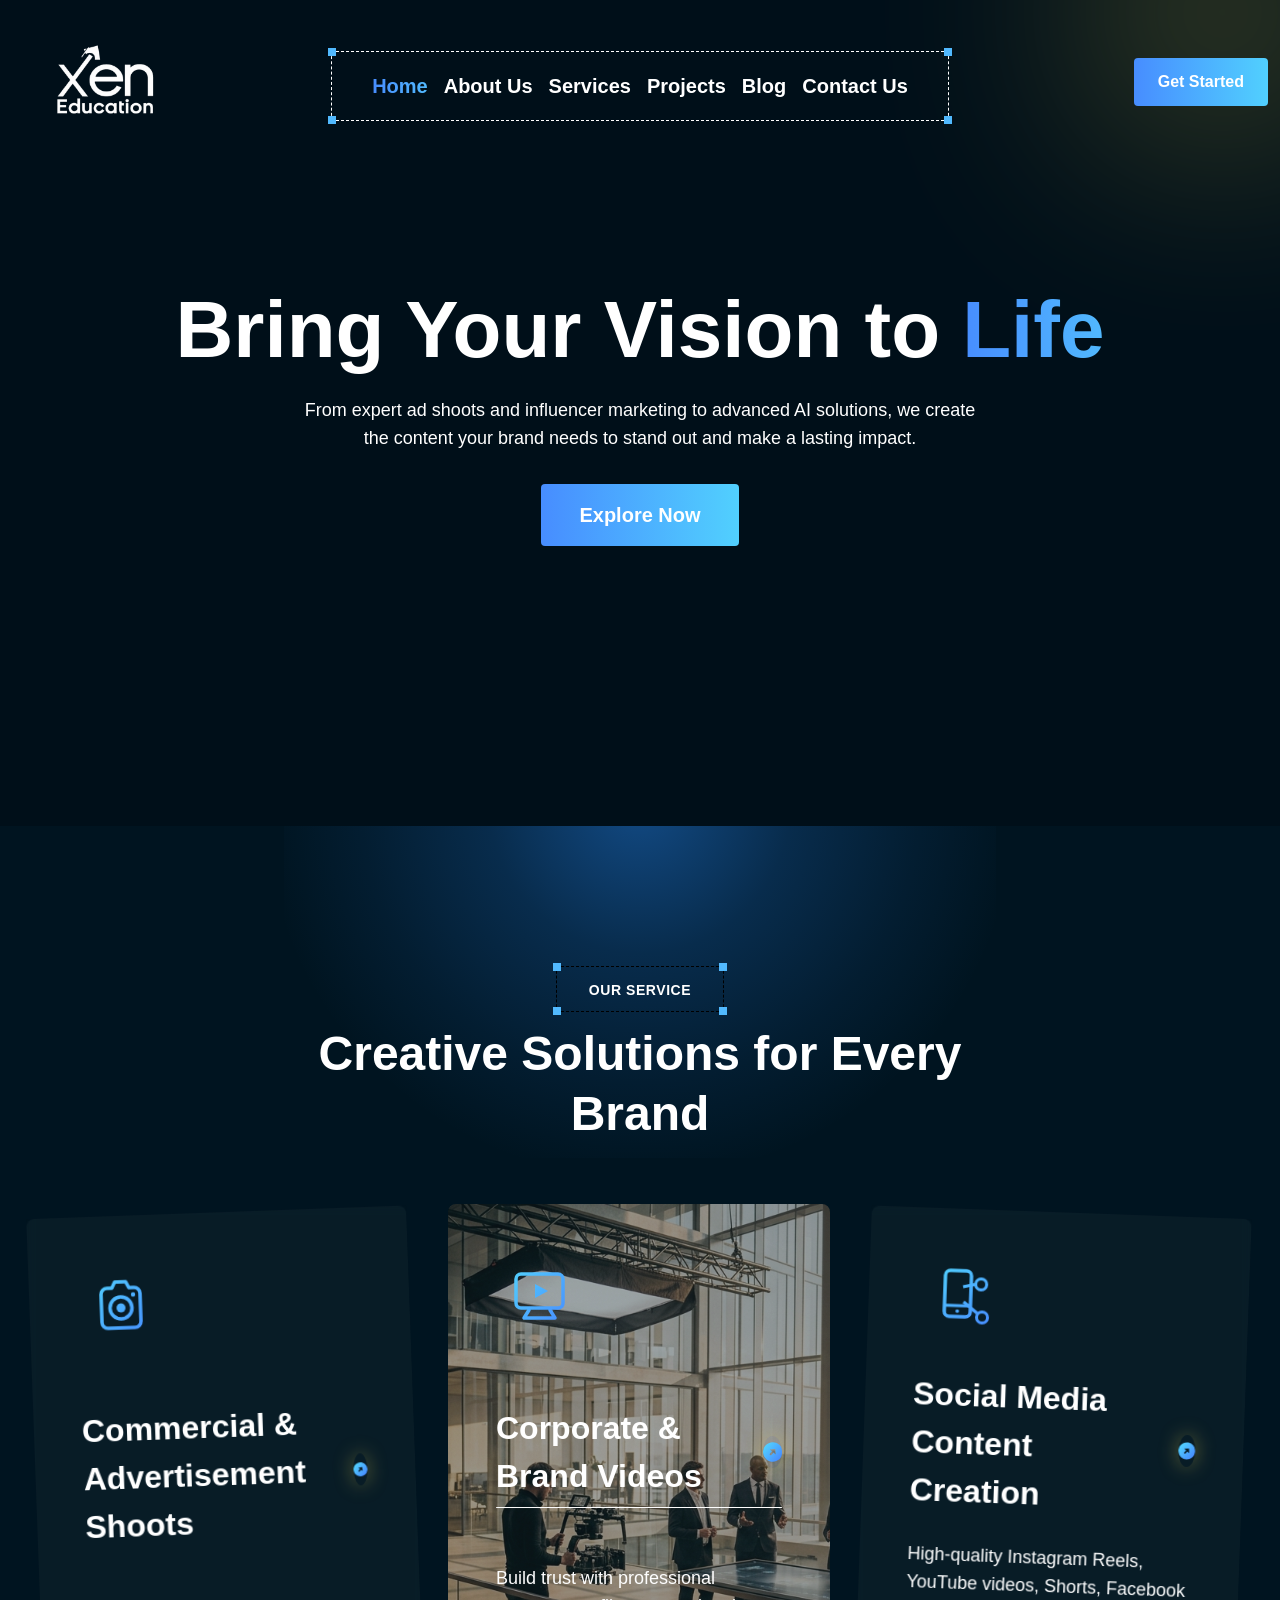
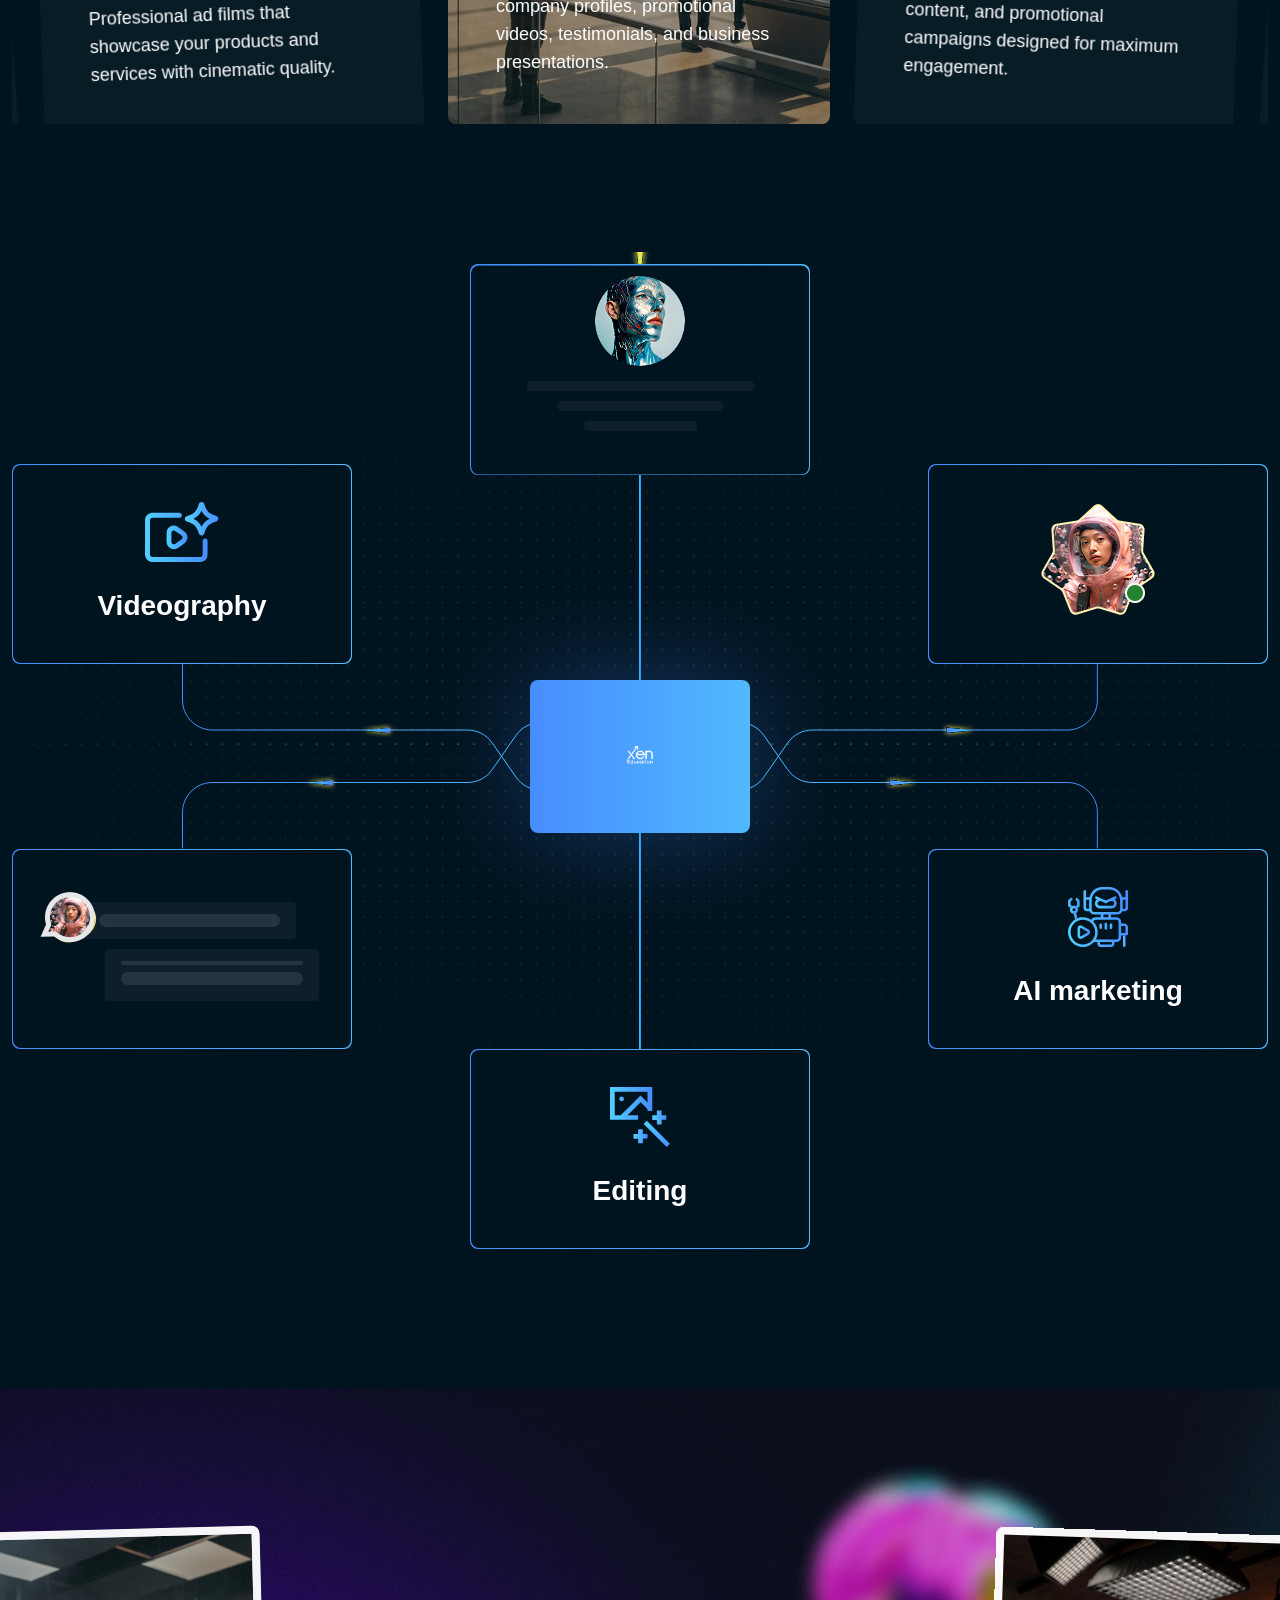
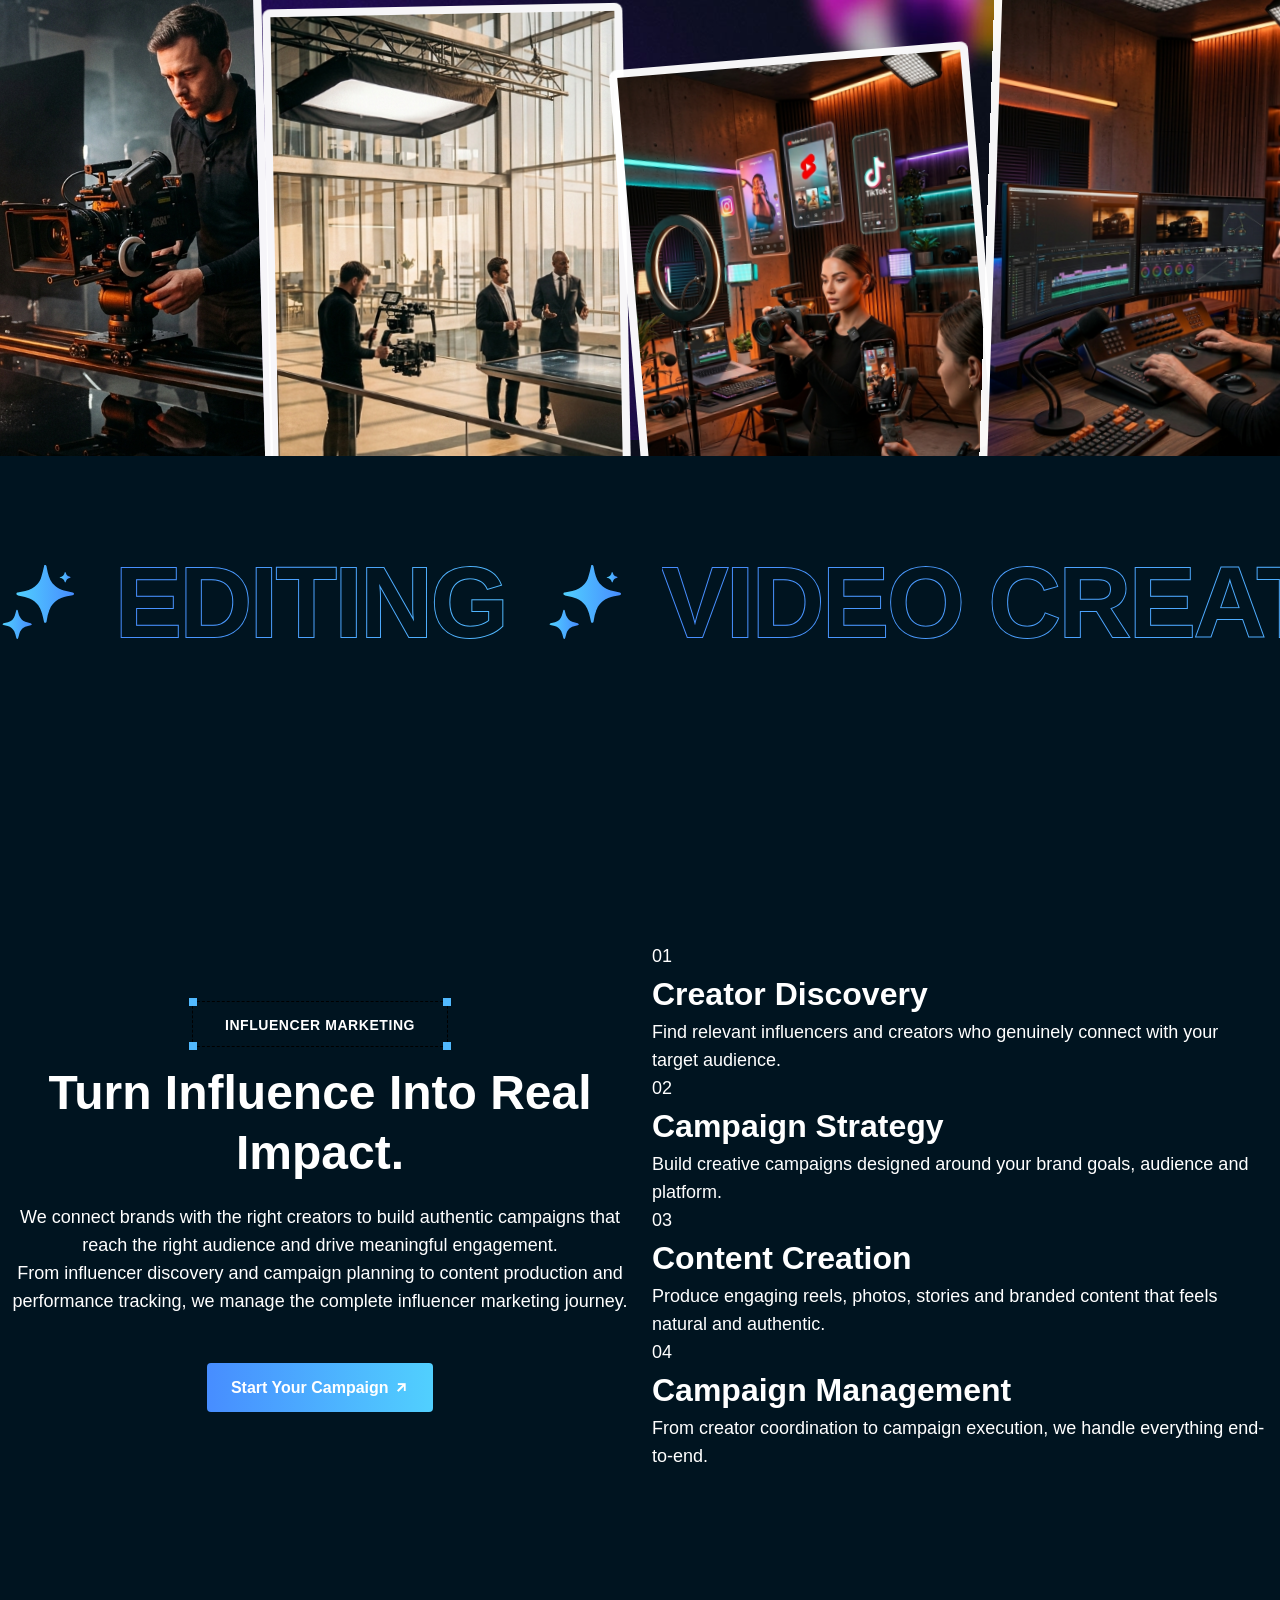
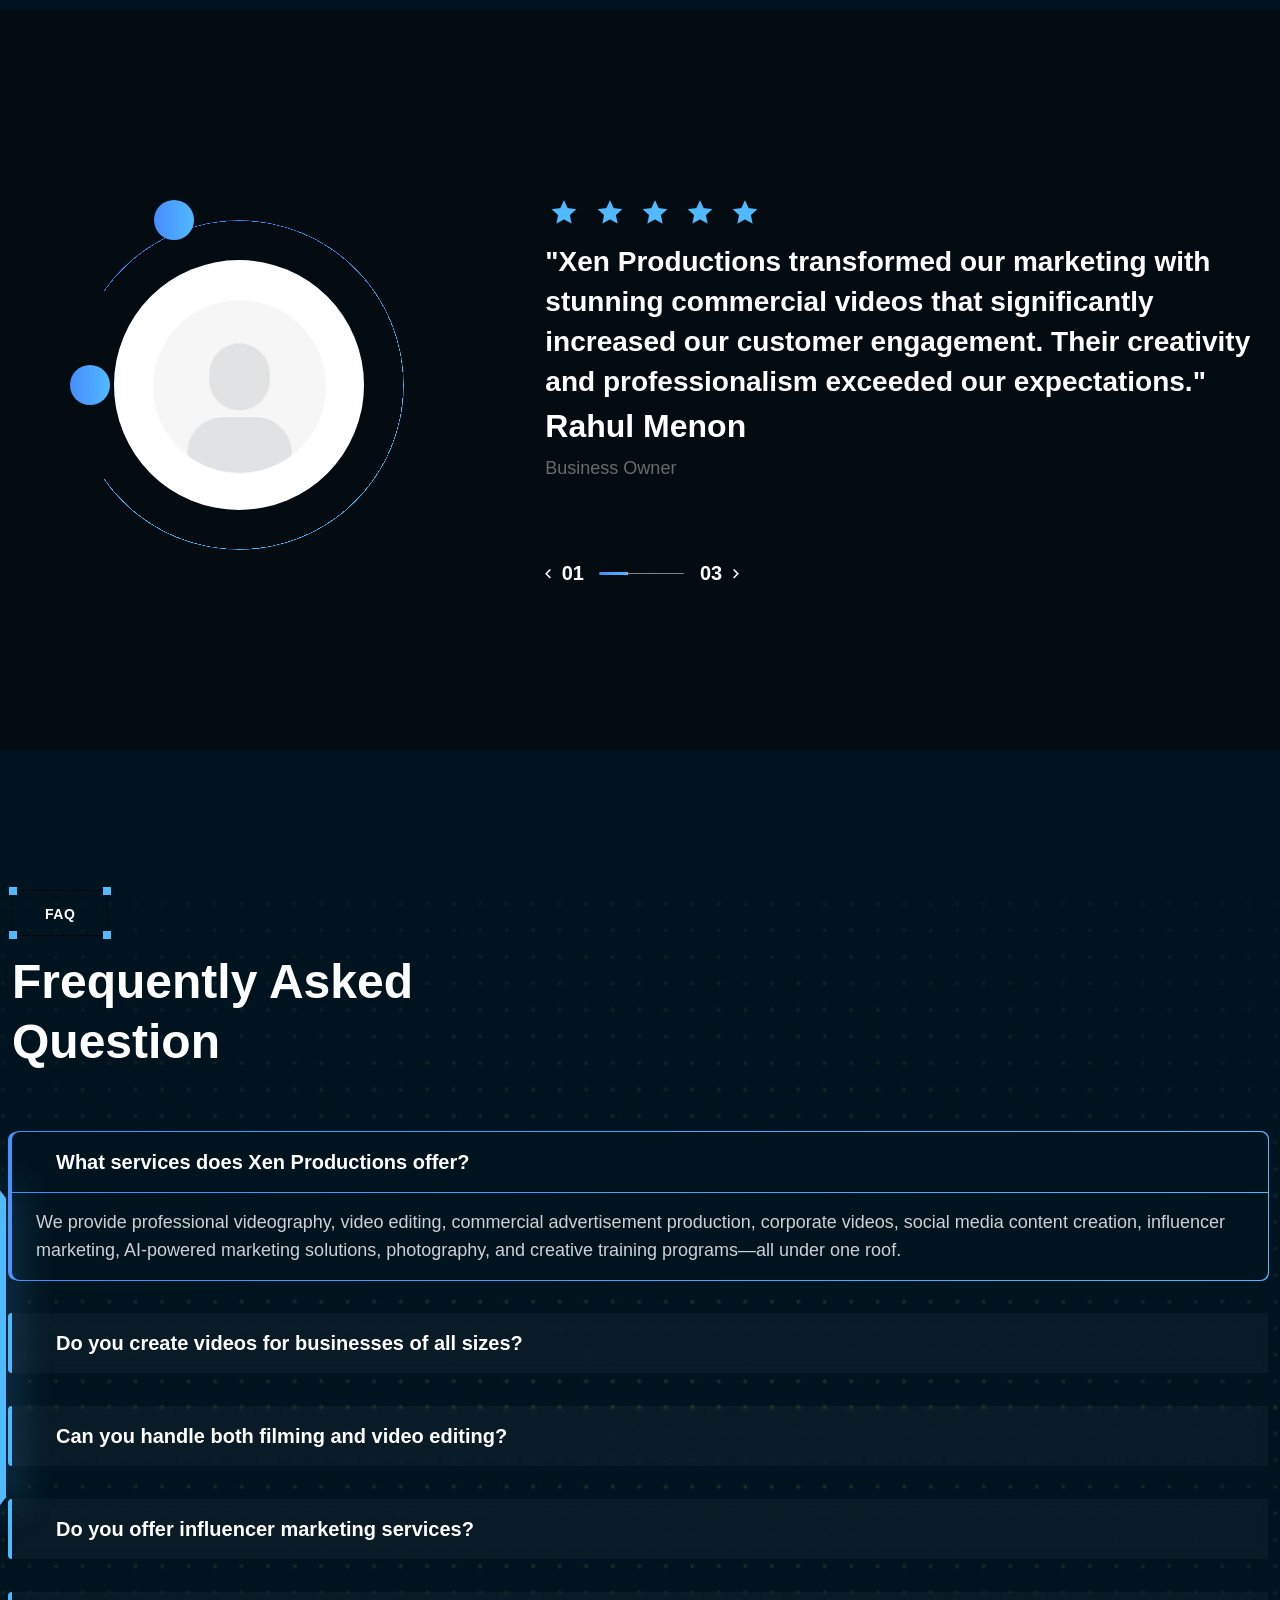
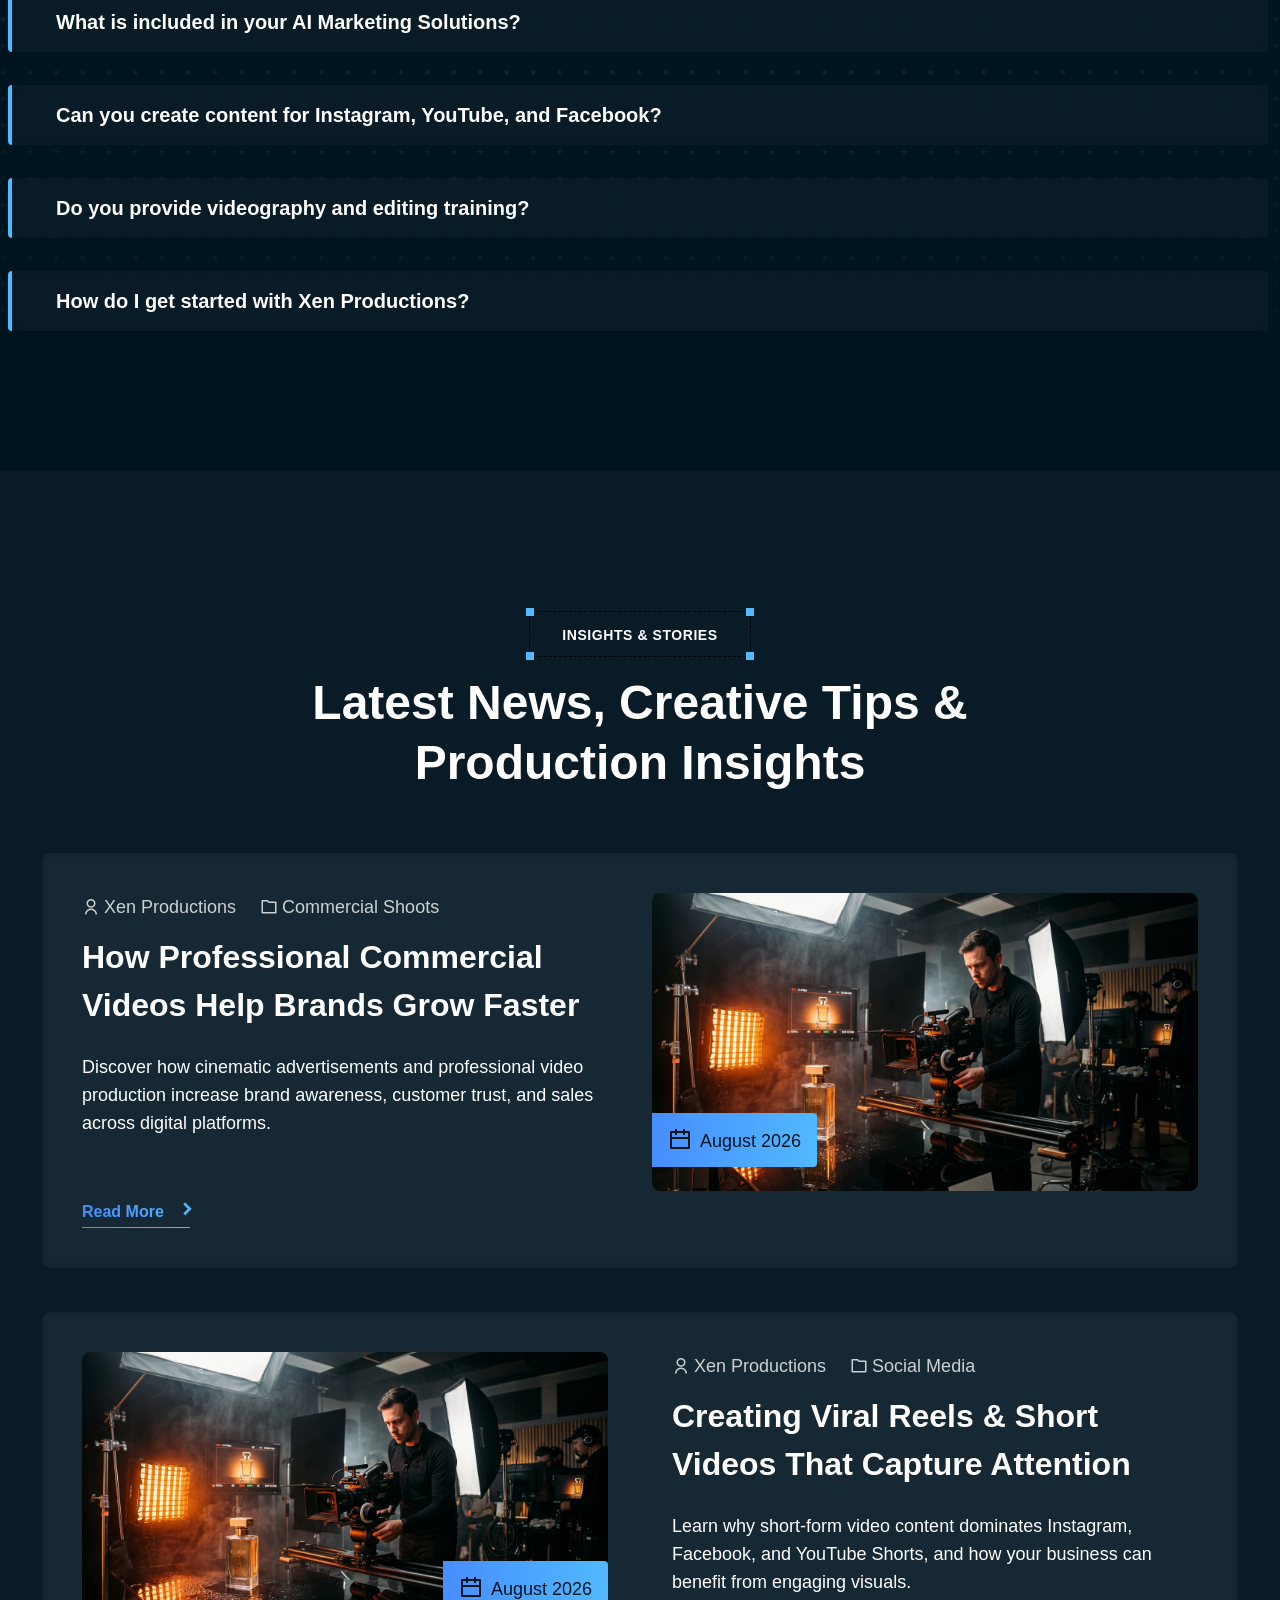
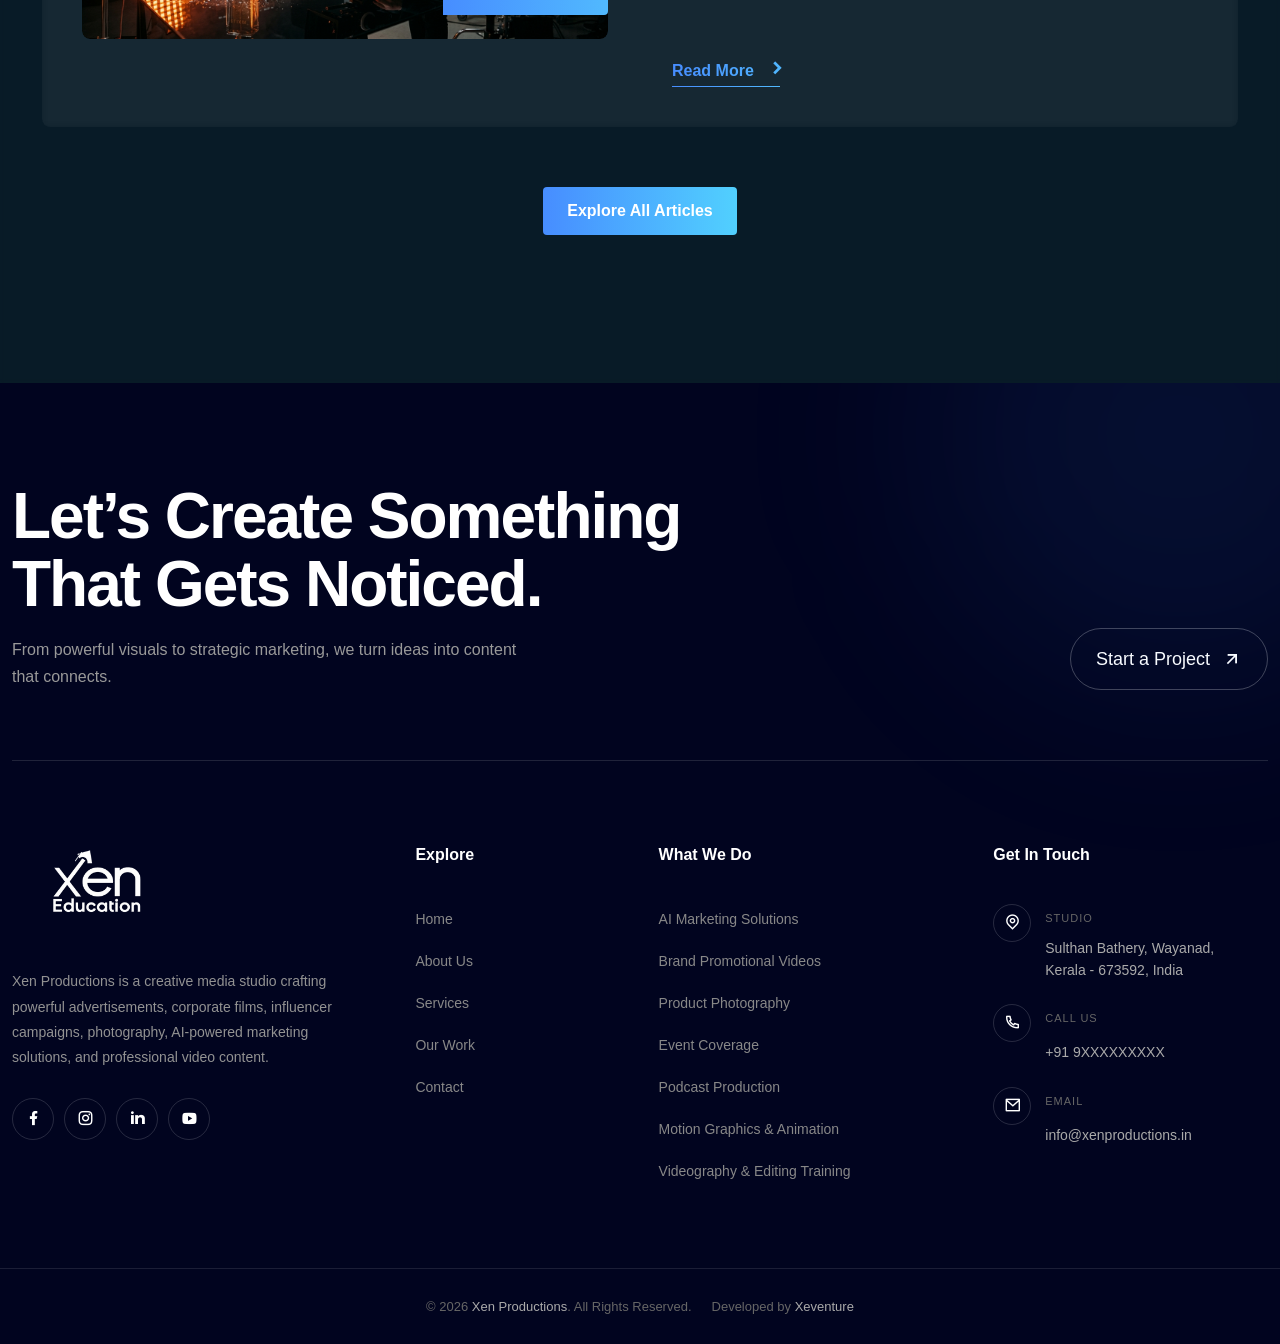
==== commit ec1a4334: "influncer marketing" ====
--- a/index.html
+++ b/index.html
@@ -1139,7 +1139,111 @@
 
 
 
-
+<!-- Influencer Marketing Section Start -->
+<section class="influencer-marketing-area pt-140 pb-140">
+    <div class="container common-container">
+
+        <div class="row align-items-center gy-5">
+
+            <!-- Content -->
+            <div class="col-xl-6 col-lg-6">
+                <div class="section-heading-wrapper">
+
+                    <div class="sub-heading mb-16">
+                        <span>Influencer Marketing</span>
+                    </div>
+
+                    <h2>
+                        Turn Influence Into
+                        <span>Real Impact.</span>
+                    </h2>
+
+                    <p class="mt-20">
+                        We connect brands with the right creators to build
+                        authentic campaigns that reach the right audience
+                        and drive meaningful engagement.
+                    </p>
+
+                    <p>
+                        From influencer discovery and campaign planning to
+                        content production and performance tracking, we
+                        manage the complete influencer marketing journey.
+                    </p>
+
+                    <a href="contact.html" class="primary-btn mt-30 mt-5">
+                        Start Your Campaign
+                        <i class="ri-arrow-right-up-line"></i>
+                    </a>
+
+                </div>
+            </div>
+
+
+            <!-- Features -->
+            <div class="col-xl-6 col-lg-6">
+
+                <div class="influencer-features">
+
+                    <div class="influencer-feature">
+                        <span class="feature-number">01</span>
+
+                        <div>
+                            <h4>Creator Discovery</h4>
+                            <p>
+                                Find relevant influencers and creators
+                                who genuinely connect with your target audience.
+                            </p>
+                        </div>
+                    </div>
+
+
+                    <div class="influencer-feature">
+                        <span class="feature-number">02</span>
+
+                        <div>
+                            <h4>Campaign Strategy</h4>
+                            <p>
+                                Build creative campaigns designed around
+                                your brand goals, audience and platform.
+                            </p>
+                        </div>
+                    </div>
+
+
+                    <div class="influencer-feature">
+                        <span class="feature-number">03</span>
+
+                        <div>
+                            <h4>Content Creation</h4>
+                            <p>
+                                Produce engaging reels, photos, stories and
+                                branded content that feels natural and authentic.
+                            </p>
+                        </div>
+                    </div>
+
+
+                    <div class="influencer-feature">
+                        <span class="feature-number">04</span>
+
+                        <div>
+                            <h4>Campaign Management</h4>
+                            <p>
+                                From creator coordination to campaign
+                                execution, we handle everything end-to-end.
+                            </p>
+                        </div>
+                    </div>
+
+                </div>
+
+            </div>
+
+        </div>
+
+    </div>
+</section>
+<!-- Influencer Marketing Section End -->
 
 
 
--- a/css/main.css
+++ b/css/main.css
@@ -10902,4 +10902,280 @@
     font-weight: 600;
     font-size: 26px;
     margin: 0;
-}+}
+/* =========================================
+   INFLUENCER MARKETING — "Creator Signal" redesign
+========================================= */
+ 
+.im-section {
+    --im-ink: #15171c;
+    --im-paper: #f5f3ee;
+    --im-accent: #ff4d6d;
+    --im-accent-soft: #ffe3e8;
+    --im-navy: #171a35;
+    --im-muted: #6b6f76;
+    --im-line: rgba(21,23,28,0.12);
+ 
+    position: relative;
+    background: var(--im-paper);
+    color: var(--im-ink);
+    overflow: hidden;
+    padding-bottom: 100px;
+}
+ 
+.im-section * { font-family: 'Work Sans', sans-serif; }
+ 
+/* ---- Marquee stat band (signature element) ---- */
+ 
+.im-marquee {
+    background: var(--im-navy);
+    color: #fff;
+    overflow: hidden;
+    padding: 16px 0;
+    margin-bottom: 100px;
+    border-bottom: 1px solid rgba(255,255,255,0.08);
+}
+ 
+.im-marquee-track {
+    display: flex;
+    width: max-content;
+    gap: 48px;
+    animation: im-scroll 28s linear infinite;
+    white-space: nowrap;
+}
+ 
+.im-marquee-track span {
+    display: inline-flex;
+    align-items: center;
+    gap: 10px;
+    font-family: 'IBM Plex Mono', monospace;
+    font-size: 13px;
+    font-weight: 500;
+    letter-spacing: 0.04em;
+    text-transform: uppercase;
+    color: #d9dbe8;
+}
+ 
+.im-marquee-track span strong {
+    color: var(--im-accent);
+    font-weight: 600;
+}
+ 
+.im-marquee-track span::before {
+    content: "◆";
+    color: var(--im-accent);
+    font-size: 10px;
+}
+ 
+@keyframes im-scroll {
+    from { transform: translateX(0); }
+    to   { transform: translateX(-50%); }
+}
+ 
+.im-marquee:hover .im-marquee-track {
+    animation-play-state: paused;
+}
+ 
+/* ---- Container / grid ---- */
+ 
+.im-container {
+    max-width: 1240px;
+    margin: 0 auto;
+    padding: 0 24px;
+}
+ 
+.im-grid {
+    display: grid;
+    grid-template-columns: 1fr 1fr;
+    gap: 80px;
+    align-items: start;
+}
+ 
+/* ---- Left: content ---- */
+ 
+.im-eyebrow {
+    display: inline-flex;
+    align-items: center;
+    gap: 9px;
+    font-family: 'IBM Plex Mono', monospace;
+    font-size: 12px;
+    font-weight: 600;
+    letter-spacing: 0.14em;
+    text-transform: uppercase;
+    color: var(--im-ink);
+    padding: 7px 14px 7px 10px;
+    border: 1px solid var(--im-line);
+    border-radius: 999px;
+    margin-bottom: 28px;
+}
+ 
+.im-dot {
+    width: 8px;
+    height: 8px;
+    border-radius: 50%;
+    background: var(--im-accent);
+    box-shadow: 0 0 0 0 rgba(255,77,109,0.5);
+    animation: im-pulse 1.8s ease-out infinite;
+}
+ 
+@keyframes im-pulse {
+    0%   { box-shadow: 0 0 0 0 rgba(255,77,109,0.45); }
+    70%  { box-shadow: 0 0 0 8px rgba(255,77,109,0); }
+    100% { box-shadow: 0 0 0 0 rgba(255,77,109,0); }
+}
+ 
+.im-heading {
+    font-family: 'Archivo Black', sans-serif;
+    font-weight: 400;
+    text-transform: uppercase;
+    font-size: clamp(38px, 4.6vw, 60px);
+    line-height: 1.02;
+    letter-spacing: -0.01em;
+    margin: 0 0 24px;
+}
+ 
+.im-heading span {
+    display: block;
+    background: linear-gradient(90deg, var(--im-accent), #ff9a4d);
+    -webkit-background-clip: text;
+    -webkit-text-fill-color: transparent;
+    background-clip: text;
+}
+ 
+.im-lead {
+    font-size: 18px;
+    line-height: 1.7;
+    color: var(--im-ink);
+    max-width: 520px;
+    margin: 0 0 16px;
+}
+ 
+.im-sub {
+    font-size: 15px;
+    line-height: 1.75;
+    color: var(--im-muted);
+    max-width: 520px;
+    margin: 0 0 36px;
+}
+ 
+.im-cta {
+    display: inline-flex;
+    align-items: center;
+    gap: 10px;
+    background: var(--im-ink);
+    color: #fff;
+    text-decoration: none;
+    font-weight: 600;
+    font-size: 15px;
+    padding: 16px 26px;
+    border-radius: 999px;
+    transition: background .25s ease, transform .25s ease;
+}
+ 
+.im-cta i {
+    font-size: 18px;
+    transition: transform .25s ease;
+}
+ 
+.im-cta:hover {
+    background: var(--im-accent);
+    transform: translateY(-2px);
+}
+ 
+.im-cta:hover i {
+    transform: translate(2px, -2px);
+}
+ 
+.im-cta:focus-visible {
+    outline: 2px solid var(--im-accent);
+    outline-offset: 3px;
+}
+ 
+/* ---- Right: feature list ---- */
+ 
+.im-features {
+    display: flex;
+    flex-direction: column;
+}
+ 
+.im-feature {
+    display: flex;
+    gap: 22px;
+    padding: 26px 4px;
+    border-top: 1px solid var(--im-line);
+    transition: background .25s ease, padding-left .25s ease;
+    border-radius: 10px;
+}
+ 
+.im-feature:last-child {
+    border-bottom: 1px solid var(--im-line);
+}
+ 
+.im-feature:hover {
+    background: var(--im-accent-soft);
+    padding-left: 14px;
+}
+ 
+.im-badge {
+    flex-shrink: 0;
+    width: 34px;
+    height: 34px;
+    border-radius: 50%;
+    background: #fff;
+    border: 1.5px solid var(--im-ink);
+    display: flex;
+    align-items: center;
+    justify-content: center;
+    transition: background .25s ease, border-color .25s ease;
+}
+ 
+.im-badge i {
+    font-size: 16px;
+    color: var(--im-ink);
+    transition: color .25s ease;
+}
+ 
+.im-feature:hover .im-badge {
+    background: var(--im-accent);
+    border-color: var(--im-accent);
+}
+ 
+.im-feature:hover .im-badge i {
+    color: #fff;
+}
+ 
+.im-feature h4 {
+    margin: 2px 0 8px;
+    font-size: 18px;
+    font-weight: 700;
+    letter-spacing: -0.01em;
+}
+ 
+.im-feature p {
+    margin: 0;
+    font-size: 14px;
+    line-height: 1.65;
+    color: var(--im-muted);
+    max-width: 380px;
+}
+ 
+/* ---- Responsive ---- */
+ 
+@media (max-width: 991px) {
+    .im-grid {
+        grid-template-columns: 1fr;
+        gap: 48px;
+    }
+}
+ 
+@media (max-width: 767px) {
+    .im-section { padding-bottom: 60px; }
+    .im-marquee { margin-bottom: 56px; }
+    .im-heading { font-size: 38px; }
+}
+ 
+@media (prefers-reduced-motion: reduce) {
+    .im-marquee-track { animation: none; }
+    .im-dot { animation: none; }
+}
+ 
